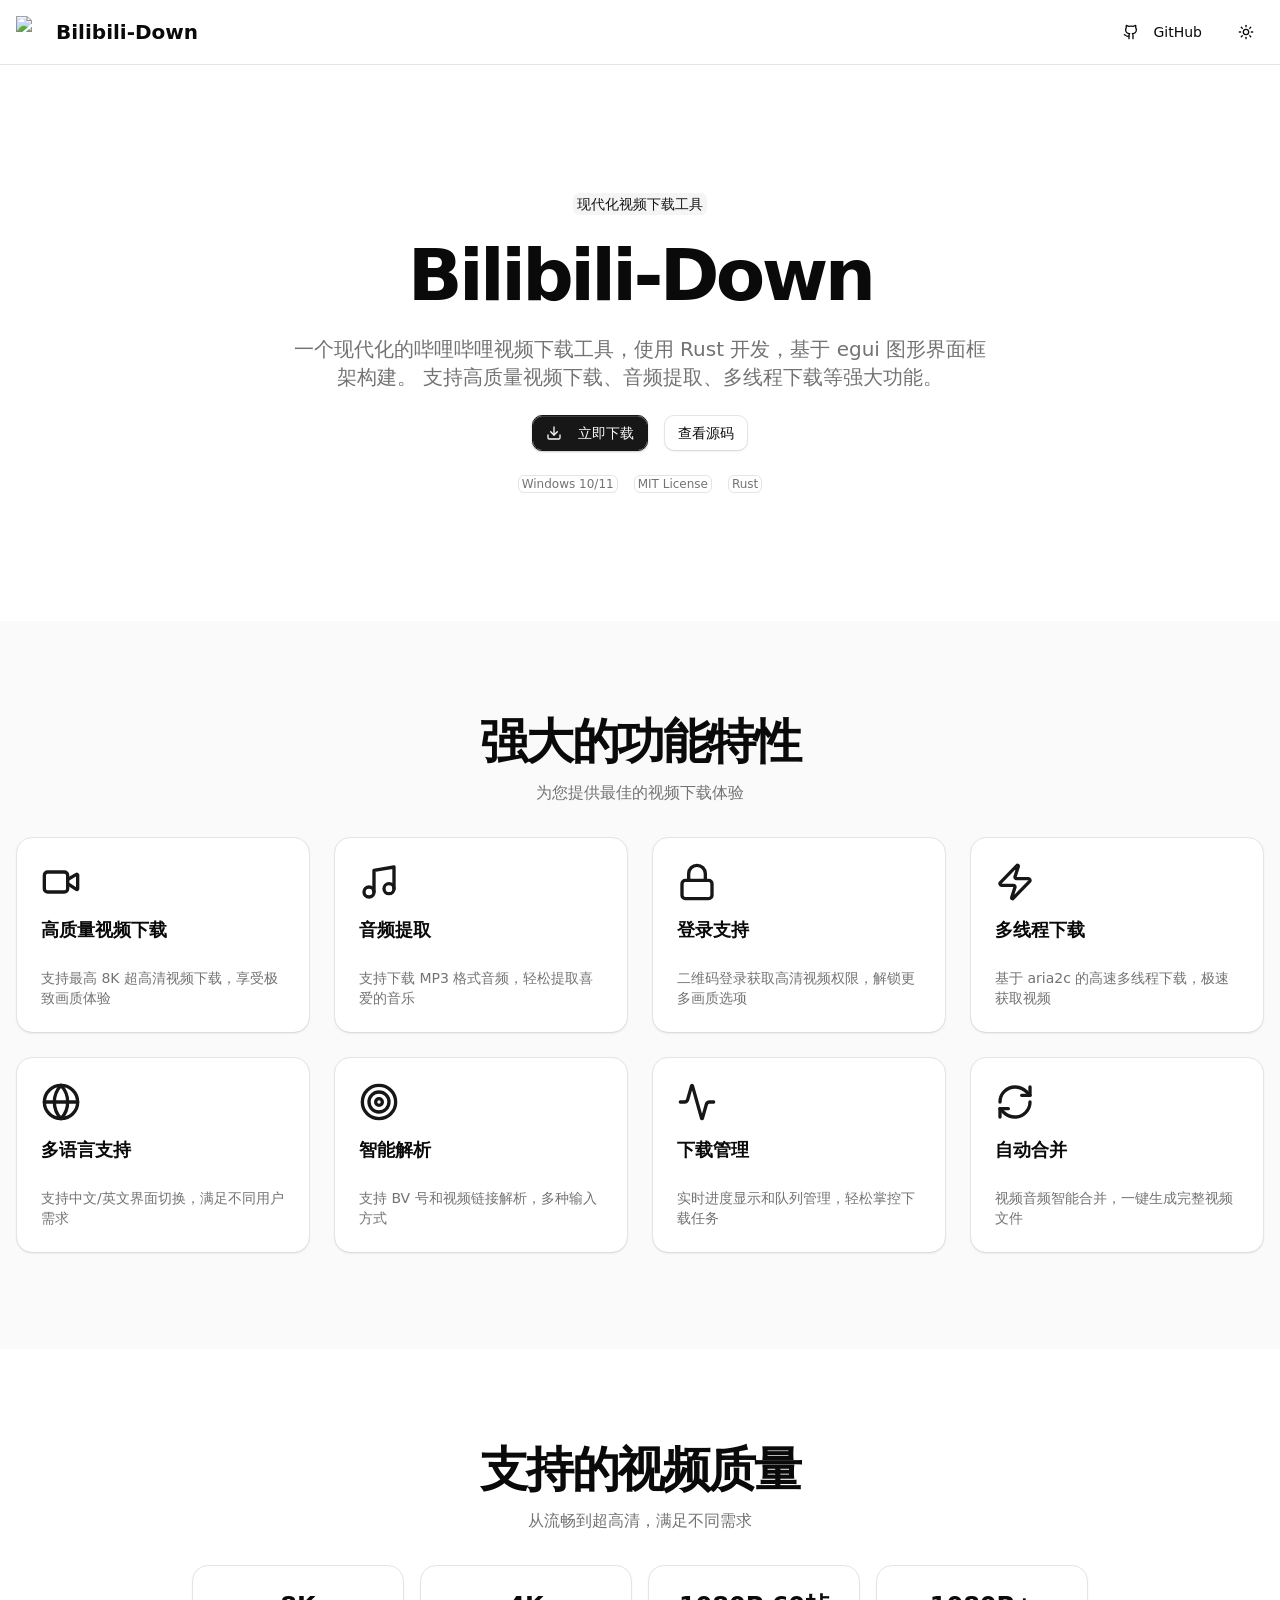
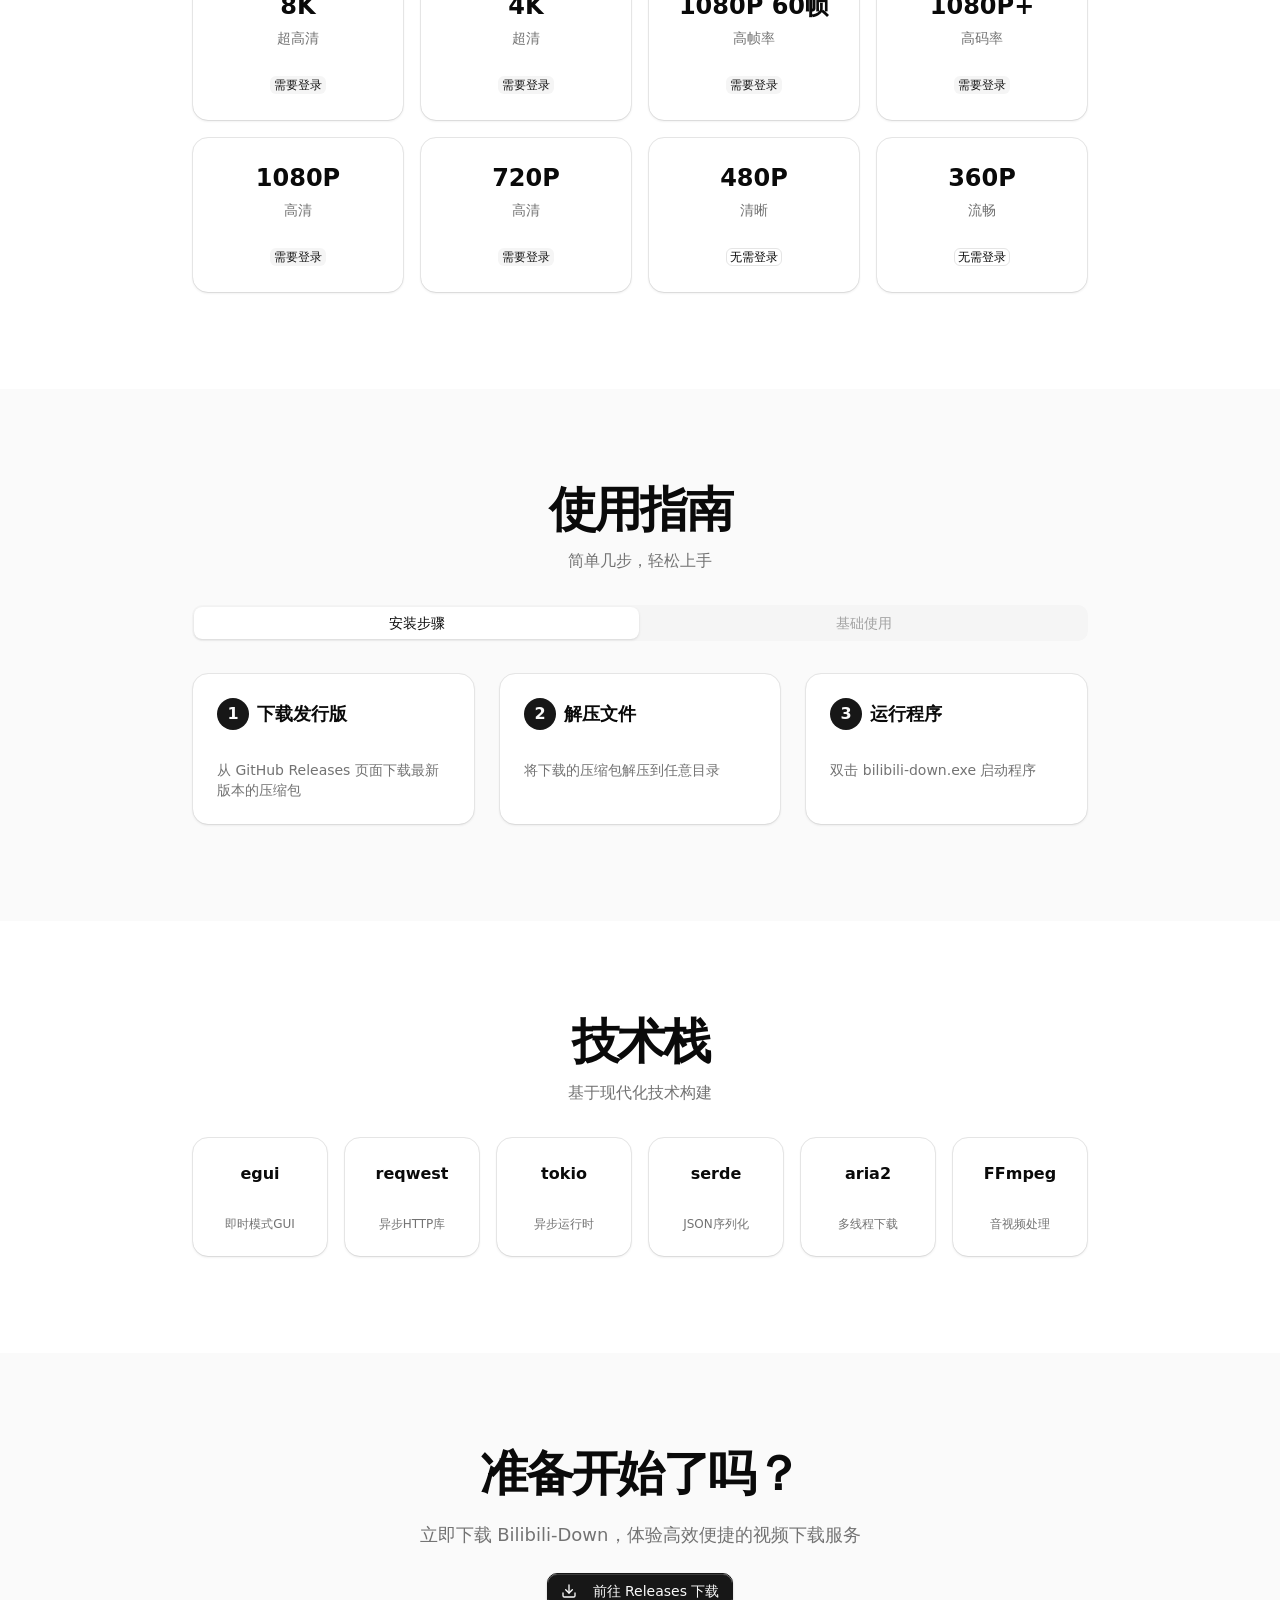
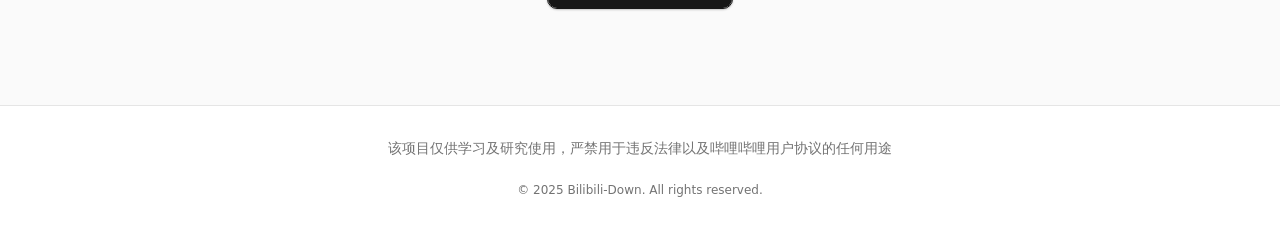
==== index.html @ 73ac4cb1 "Add files via upload" ====
<!DOCTYPE html><!--S8UNX0KEqdGQbY2SI3Mu2--><html lang="zh-CN"><head><meta charSet="utf-8"/><meta name="viewport" content="width=device-width, initial-scale=1"/><link rel="stylesheet" href="/_next/static/chunks/2327552f88a0698f.css" data-precedence="next"/><link rel="preload" as="script" fetchPriority="low" href="/_next/static/chunks/fd5f064b2a3f9309.js"/><script src="/_next/static/chunks/7a31ea272d125c99.js" async=""></script><script src="/_next/static/chunks/42fe645366488e29.js" async=""></script><script src="/_next/static/chunks/e241394cca6a88a3.js" async=""></script><script src="/_next/static/chunks/turbopack-09713bda82b55e93.js" async=""></script><script src="/_next/static/chunks/db96b6f60830f494.js" async=""></script><script src="/_next/static/chunks/ff1a16fafef87110.js" async=""></script><script src="/_next/static/chunks/80e12d8ac6e4a924.js" async=""></script><script src="/_next/static/chunks/0dd40a161aeb65a2.js" async=""></script><title>Bilibili-Down - 现代化的哔哩哔哩视频下载工具</title><meta name="description" content="一个现代化的哔哩哔哩视频下载工具，支持高质量视频下载、音频提取、多线程下载等功能。使用 Rust 开发，基于 egui 图形界面框架构建。"/><script src="/_next/static/chunks/a6dad97d9634a72d.js" noModule=""></script></head><body class="antialiased"><div hidden=""><!--$--><!--/$--></div><div class="flex min-h-screen flex-col"><header class="sticky top-0 z-50 w-full border-b border-border bg-background/95 backdrop-blur supports-[backdrop-filter]:bg-background/60"><div class="container mx-auto flex h-16 items-center justify-between px-4"><a class="flex items-center space-x-2" href="/"><img alt="Bilibili-Down Logo" loading="lazy" width="32" height="32" decoding="async" data-nimg="1" style="color:transparent" srcSet="/_next/image?url=%2Ffavicon.png&amp;w=32&amp;q=75 1x, /_next/image?url=%2Ffavicon.png&amp;w=64&amp;q=75 2x" src="/_next/image?url=%2Ffavicon.png&amp;w=64&amp;q=75"/><span class="text-xl font-bold">Bilibili-Down</span></a><div class="flex items-center space-x-4"><a href="https://github.com/NORMAL-EX/Bilibili-Down" target="_blank" rel="noopener noreferrer" class="relative shrink-0 cursor-pointer justify-center whitespace-nowrap rounded-lg border bg-clip-padding font-medium text-sm outline-none transition-shadow before:pointer-events-none before:absolute before:inset-0 before:rounded-[calc(var(--radius-lg)-1px)] pointer-coarse:after:absolute pointer-coarse:after:size-full pointer-coarse:after:min-h-11 pointer-coarse:after:min-w-11 focus-visible:ring-2 focus-visible:ring-ring focus-visible:ring-offset-1 focus-visible:ring-offset-background disabled:pointer-events-none disabled:opacity-64 [&amp;_svg:not([class*=&#x27;size-&#x27;])]:size-4 [&amp;_svg]:pointer-events-none [&amp;_svg]:shrink-0 min-h-7 gap-1.5 px-[calc(--spacing(2.5)-1px)] py-[calc(--spacing(1)-1px)] border-transparent hover:bg-accent data-pressed:bg-accent flex items-center space-x-2" data-slot="button"><svg xmlns="http://www.w3.org/2000/svg" width="24" height="24" viewBox="0 0 24 24" fill="none" stroke="currentColor" stroke-width="2" stroke-linecap="round" stroke-linejoin="round" class="lucide lucide-github h-5 w-5" aria-hidden="true"><path d="M15 22v-4a4.8 4.8 0 0 0-1-3.5c3 0 6-2 6-5.5.08-1.25-.27-2.48-1-3.5.28-1.15.28-2.35 0-3.5 0 0-1 0-3 1.5-2.64-.5-5.36-.5-8 0C6 2 5 2 5 2c-.3 1.15-.3 2.35 0 3.5A5.403 5.403 0 0 0 4 9c0 3.5 3 5.5 6 5.5-.39.49-.68 1.05-.85 1.65-.17.6-.22 1.23-.15 1.85v4"></path><path d="M9 18c-4.51 2-5-2-7-2"></path></svg><span class="hidden sm:inline">GitHub</span></a><button type="button" class="relative inline-flex shrink-0 cursor-pointer items-center justify-center whitespace-nowrap rounded-lg border bg-clip-padding font-medium text-sm outline-none transition-shadow before:pointer-events-none before:absolute before:inset-0 before:rounded-[calc(var(--radius-lg)-1px)] pointer-coarse:after:absolute pointer-coarse:after:size-full pointer-coarse:after:min-h-11 pointer-coarse:after:min-w-11 focus-visible:ring-2 focus-visible:ring-ring focus-visible:ring-offset-1 focus-visible:ring-offset-background disabled:pointer-events-none disabled:opacity-64 [&amp;_svg:not([class*=&#x27;size-&#x27;])]:size-4 [&amp;_svg]:pointer-events-none [&amp;_svg]:shrink-0 min-h-7 gap-1.5 px-[calc(--spacing(2.5)-1px)] py-[calc(--spacing(1)-1px)] border-transparent hover:bg-accent data-pressed:bg-accent" data-slot="button" aria-label="Toggle theme"><svg xmlns="http://www.w3.org/2000/svg" width="24" height="24" viewBox="0 0 24 24" fill="none" stroke="currentColor" stroke-width="2" stroke-linecap="round" stroke-linejoin="round" class="lucide lucide-sun h-5 w-5" aria-hidden="true"><circle cx="12" cy="12" r="4"></circle><path d="M12 2v2"></path><path d="M12 20v2"></path><path d="m4.93 4.93 1.41 1.41"></path><path d="m17.66 17.66 1.41 1.41"></path><path d="M2 12h2"></path><path d="M20 12h2"></path><path d="m6.34 17.66-1.41 1.41"></path><path d="m19.07 4.93-1.41 1.41"></path></svg></button></div></div></header><main class="flex-1"><section class="w-full py-12 md:py-24 lg:py-32"><div class="container mx-auto px-4"><div class="flex flex-col items-center space-y-6 text-center"><span class="relative inline-flex shrink-0 items-center justify-center gap-1 whitespace-nowrap rounded-sm border border-transparent font-medium outline-none transition-shadow focus-visible:ring-2 focus-visible:ring-ring focus-visible:ring-offset-1 focus-visible:ring-offset-background disabled:pointer-events-none disabled:opacity-64 [&amp;_svg:not([class*=&#x27;size-&#x27;])]:size-3 [&amp;_svg]:pointer-events-none [&amp;_svg]:shrink-0 [button,a&amp;]:cursor-pointer [button,a&amp;]:pointer-coarse:after:absolute [button,a&amp;]:pointer-coarse:after:size-full [button,a&amp;]:pointer-coarse:after:min-h-11 [button,a&amp;]:pointer-coarse:after:min-w-11 px-[calc(--spacing(1)-1px)] bg-secondary text-secondary-foreground [button,a&amp;]:hover:bg-secondary/90 text-sm" data-slot="badge">现代化视频下载工具</span><h1 class="text-4xl font-bold tracking-tighter sm:text-5xl md:text-6xl lg:text-7xl">Bilibili-Down</h1><p class="max-w-[700px] text-lg text-muted-foreground md:text-xl">一个现代化的哔哩哔哩视频下载工具，使用 Rust 开发，基于 egui 图形界面框架构建。 支持高质量视频下载、音频提取、多线程下载等强大功能。</p><div class="flex flex-col gap-4 sm:flex-row"><a href="https://github.com/NORMAL-EX/Bilibili-Down/releases" target="_blank" rel="noopener noreferrer" class="relative inline-flex shrink-0 cursor-pointer items-center justify-center gap-2 whitespace-nowrap rounded-lg border bg-clip-padding font-medium text-sm outline-none transition-shadow before:pointer-events-none before:absolute before:inset-0 before:rounded-[calc(var(--radius-lg)-1px)] pointer-coarse:after:absolute pointer-coarse:after:size-full pointer-coarse:after:min-h-11 pointer-coarse:after:min-w-11 focus-visible:ring-2 focus-visible:ring-ring focus-visible:ring-offset-1 focus-visible:ring-offset-background disabled:pointer-events-none disabled:opacity-64 [&amp;_svg:not([class*=&#x27;size-&#x27;])]:size-4 [&amp;_svg]:pointer-events-none [&amp;_svg]:shrink-0 min-h-9 px-[calc(--spacing(3.5)-1px)] py-[calc(--spacing(2)-1px)] not-disabled:inset-shadow-[0_1px_--theme(--color-white/16%)] border-primary bg-primary text-primary-foreground shadow-primary/24 shadow-xs hover:bg-primary/90 [&amp;:is(:active,[data-pressed])]:inset-shadow-[0_1px_--theme(--color-black/8%)] [&amp;:is(:disabled,:active,[data-pressed])]:shadow-none" data-slot="button"><svg xmlns="http://www.w3.org/2000/svg" width="24" height="24" viewBox="0 0 24 24" fill="none" stroke="currentColor" stroke-width="2" stroke-linecap="round" stroke-linejoin="round" class="lucide lucide-download mr-2 h-5 w-5" aria-hidden="true"><path d="M12 15V3"></path><path d="M21 15v4a2 2 0 0 1-2 2H5a2 2 0 0 1-2-2v-4"></path><path d="m7 10 5 5 5-5"></path></svg>立即下载</a><a href="https://github.com/NORMAL-EX/Bilibili-Down" target="_blank" rel="noopener noreferrer" class="relative inline-flex shrink-0 cursor-pointer items-center justify-center gap-2 whitespace-nowrap rounded-lg border bg-clip-padding font-medium text-sm outline-none transition-shadow before:pointer-events-none before:absolute before:inset-0 before:rounded-[calc(var(--radius-lg)-1px)] pointer-coarse:after:absolute pointer-coarse:after:size-full pointer-coarse:after:min-h-11 pointer-coarse:after:min-w-11 focus-visible:ring-2 focus-visible:ring-ring focus-visible:ring-offset-1 focus-visible:ring-offset-background disabled:pointer-events-none disabled:opacity-64 [&amp;_svg:not([class*=&#x27;size-&#x27;])]:size-4 [&amp;_svg]:pointer-events-none [&amp;_svg]:shrink-0 min-h-9 px-[calc(--spacing(3.5)-1px)] py-[calc(--spacing(2)-1px)] border-border bg-background shadow-xs not-disabled:not-active:not-data-pressed:before:shadow-[0_1px_--theme(--color-black/4%)] dark:bg-input/32 dark:not-in-data-[slot=group]:bg-clip-border dark:not-disabled:before:shadow-[0_-1px_--theme(--color-white/4%)] dark:not-disabled:not-active:not-data-pressed:before:shadow-[0_-1px_--theme(--color-white/8%)] [&amp;:is(:disabled,:active,[data-pressed])]:shadow-none [&amp;:is(:hover,[data-pressed])]:bg-accent/50 dark:[&amp;:is(:hover,[data-pressed])]:bg-input/64" data-slot="button">查看源码</a></div><div class="flex flex-wrap items-center justify-center gap-4 text-sm text-muted-foreground"><span class="relative inline-flex shrink-0 items-center justify-center gap-1 whitespace-nowrap rounded-sm border font-medium outline-none transition-shadow focus-visible:ring-2 focus-visible:ring-ring focus-visible:ring-offset-1 focus-visible:ring-offset-background disabled:pointer-events-none disabled:opacity-64 [&amp;_svg:not([class*=&#x27;size-&#x27;])]:size-3 [&amp;_svg]:pointer-events-none [&amp;_svg]:shrink-0 [button,a&amp;]:cursor-pointer [button,a&amp;]:pointer-coarse:after:absolute [button,a&amp;]:pointer-coarse:after:size-full [button,a&amp;]:pointer-coarse:after:min-h-11 [button,a&amp;]:pointer-coarse:after:min-w-11 px-[calc(--spacing(1)-1px)] text-xs border-border bg-transparent dark:bg-input/32 [button,a&amp;]:hover:bg-accent/50 dark:[button,a&amp;]:hover:bg-input/48" data-slot="badge">Windows 10/11</span><span class="relative inline-flex shrink-0 items-center justify-center gap-1 whitespace-nowrap rounded-sm border font-medium outline-none transition-shadow focus-visible:ring-2 focus-visible:ring-ring focus-visible:ring-offset-1 focus-visible:ring-offset-background disabled:pointer-events-none disabled:opacity-64 [&amp;_svg:not([class*=&#x27;size-&#x27;])]:size-3 [&amp;_svg]:pointer-events-none [&amp;_svg]:shrink-0 [button,a&amp;]:cursor-pointer [button,a&amp;]:pointer-coarse:after:absolute [button,a&amp;]:pointer-coarse:after:size-full [button,a&amp;]:pointer-coarse:after:min-h-11 [button,a&amp;]:pointer-coarse:after:min-w-11 px-[calc(--spacing(1)-1px)] text-xs border-border bg-transparent dark:bg-input/32 [button,a&amp;]:hover:bg-accent/50 dark:[button,a&amp;]:hover:bg-input/48" data-slot="badge">MIT License</span><span class="relative inline-flex shrink-0 items-center justify-center gap-1 whitespace-nowrap rounded-sm border font-medium outline-none transition-shadow focus-visible:ring-2 focus-visible:ring-ring focus-visible:ring-offset-1 focus-visible:ring-offset-background disabled:pointer-events-none disabled:opacity-64 [&amp;_svg:not([class*=&#x27;size-&#x27;])]:size-3 [&amp;_svg]:pointer-events-none [&amp;_svg]:shrink-0 [button,a&amp;]:cursor-pointer [button,a&amp;]:pointer-coarse:after:absolute [button,a&amp;]:pointer-coarse:after:size-full [button,a&amp;]:pointer-coarse:after:min-h-11 [button,a&amp;]:pointer-coarse:after:min-w-11 px-[calc(--spacing(1)-1px)] text-xs border-border bg-transparent dark:bg-input/32 [button,a&amp;]:hover:bg-accent/50 dark:[button,a&amp;]:hover:bg-input/48" data-slot="badge">Rust</span></div></div></div></section><section class="w-full bg-muted/50 py-12 md:py-24"><div class="container mx-auto px-4"><div class="flex flex-col items-center space-y-8"><div class="text-center"><h2 class="text-3xl font-bold tracking-tighter sm:text-4xl md:text-5xl">强大的功能特性</h2><p class="mt-4 text-muted-foreground">为您提供最佳的视频下载体验</p></div><div class="grid gap-6 sm:grid-cols-2 lg:grid-cols-4"><div class="relative flex flex-col gap-6 rounded-2xl border bg-card bg-clip-padding py-6 text-card-foreground shadow-xs before:pointer-events-none before:absolute before:inset-0 before:rounded-[calc(var(--radius-2xl)-1px)] before:shadow-[0_1px_--theme(--color-black/4%)] dark:bg-clip-border dark:before:shadow-[0_-1px_--theme(--color-white/8%)]" data-slot="card"><div class="@container/card-header grid auto-rows-min grid-rows-[auto_auto] items-start gap-1.5 px-6 has-data-[slot=card-action]:grid-cols-[1fr_auto] [.border-b]:pb-6" data-slot="card-header"><svg xmlns="http://www.w3.org/2000/svg" width="24" height="24" viewBox="0 0 24 24" fill="none" stroke="currentColor" stroke-width="2" stroke-linecap="round" stroke-linejoin="round" class="lucide lucide-video h-10 w-10 mb-2 text-primary" aria-hidden="true"><path d="m16 13 5.223 3.482a.5.5 0 0 0 .777-.416V7.87a.5.5 0 0 0-.752-.432L16 10.5"></path><rect x="2" y="6" width="14" height="12" rx="2"></rect></svg><div class="font-semibold text-lg" data-slot="card-title">高质量视频下载</div></div><div class="px-6" data-slot="card-content"><div class="text-muted-foreground text-sm" data-slot="card-description">支持最高 8K 超高清视频下载，享受极致画质体验</div></div></div><div class="relative flex flex-col gap-6 rounded-2xl border bg-card bg-clip-padding py-6 text-card-foreground shadow-xs before:pointer-events-none before:absolute before:inset-0 before:rounded-[calc(var(--radius-2xl)-1px)] before:shadow-[0_1px_--theme(--color-black/4%)] dark:bg-clip-border dark:before:shadow-[0_-1px_--theme(--color-white/8%)]" data-slot="card"><div class="@container/card-header grid auto-rows-min grid-rows-[auto_auto] items-start gap-1.5 px-6 has-data-[slot=card-action]:grid-cols-[1fr_auto] [.border-b]:pb-6" data-slot="card-header"><svg xmlns="http://www.w3.org/2000/svg" width="24" height="24" viewBox="0 0 24 24" fill="none" stroke="currentColor" stroke-width="2" stroke-linecap="round" stroke-linejoin="round" class="lucide lucide-music h-10 w-10 mb-2 text-primary" aria-hidden="true"><path d="M9 18V5l12-2v13"></path><circle cx="6" cy="18" r="3"></circle><circle cx="18" cy="16" r="3"></circle></svg><div class="font-semibold text-lg" data-slot="card-title">音频提取</div></div><div class="px-6" data-slot="card-content"><div class="text-muted-foreground text-sm" data-slot="card-description">支持下载 MP3 格式音频，轻松提取喜爱的音乐</div></div></div><div class="relative flex flex-col gap-6 rounded-2xl border bg-card bg-clip-padding py-6 text-card-foreground shadow-xs before:pointer-events-none before:absolute before:inset-0 before:rounded-[calc(var(--radius-2xl)-1px)] before:shadow-[0_1px_--theme(--color-black/4%)] dark:bg-clip-border dark:before:shadow-[0_-1px_--theme(--color-white/8%)]" data-slot="card"><div class="@container/card-header grid auto-rows-min grid-rows-[auto_auto] items-start gap-1.5 px-6 has-data-[slot=card-action]:grid-cols-[1fr_auto] [.border-b]:pb-6" data-slot="card-header"><svg xmlns="http://www.w3.org/2000/svg" width="24" height="24" viewBox="0 0 24 24" fill="none" stroke="currentColor" stroke-width="2" stroke-linecap="round" stroke-linejoin="round" class="lucide lucide-lock h-10 w-10 mb-2 text-primary" aria-hidden="true"><rect width="18" height="11" x="3" y="11" rx="2" ry="2"></rect><path d="M7 11V7a5 5 0 0 1 10 0v4"></path></svg><div class="font-semibold text-lg" data-slot="card-title">登录支持</div></div><div class="px-6" data-slot="card-content"><div class="text-muted-foreground text-sm" data-slot="card-description">二维码登录获取高清视频权限，解锁更多画质选项</div></div></div><div class="relative flex flex-col gap-6 rounded-2xl border bg-card bg-clip-padding py-6 text-card-foreground shadow-xs before:pointer-events-none before:absolute before:inset-0 before:rounded-[calc(var(--radius-2xl)-1px)] before:shadow-[0_1px_--theme(--color-black/4%)] dark:bg-clip-border dark:before:shadow-[0_-1px_--theme(--color-white/8%)]" data-slot="card"><div class="@container/card-header grid auto-rows-min grid-rows-[auto_auto] items-start gap-1.5 px-6 has-data-[slot=card-action]:grid-cols-[1fr_auto] [.border-b]:pb-6" data-slot="card-header"><svg xmlns="http://www.w3.org/2000/svg" width="24" height="24" viewBox="0 0 24 24" fill="none" stroke="currentColor" stroke-width="2" stroke-linecap="round" stroke-linejoin="round" class="lucide lucide-zap h-10 w-10 mb-2 text-primary" aria-hidden="true"><path d="M4 14a1 1 0 0 1-.78-1.63l9.9-10.2a.5.5 0 0 1 .86.46l-1.92 6.02A1 1 0 0 0 13 10h7a1 1 0 0 1 .78 1.63l-9.9 10.2a.5.5 0 0 1-.86-.46l1.92-6.02A1 1 0 0 0 11 14z"></path></svg><div class="font-semibold text-lg" data-slot="card-title">多线程下载</div></div><div class="px-6" data-slot="card-content"><div class="text-muted-foreground text-sm" data-slot="card-description">基于 aria2c 的高速多线程下载，极速获取视频</div></div></div><div class="relative flex flex-col gap-6 rounded-2xl border bg-card bg-clip-padding py-6 text-card-foreground shadow-xs before:pointer-events-none before:absolute before:inset-0 before:rounded-[calc(var(--radius-2xl)-1px)] before:shadow-[0_1px_--theme(--color-black/4%)] dark:bg-clip-border dark:before:shadow-[0_-1px_--theme(--color-white/8%)]" data-slot="card"><div class="@container/card-header grid auto-rows-min grid-rows-[auto_auto] items-start gap-1.5 px-6 has-data-[slot=card-action]:grid-cols-[1fr_auto] [.border-b]:pb-6" data-slot="card-header"><svg xmlns="http://www.w3.org/2000/svg" width="24" height="24" viewBox="0 0 24 24" fill="none" stroke="currentColor" stroke-width="2" stroke-linecap="round" stroke-linejoin="round" class="lucide lucide-globe h-10 w-10 mb-2 text-primary" aria-hidden="true"><circle cx="12" cy="12" r="10"></circle><path d="M12 2a14.5 14.5 0 0 0 0 20 14.5 14.5 0 0 0 0-20"></path><path d="M2 12h20"></path></svg><div class="font-semibold text-lg" data-slot="card-title">多语言支持</div></div><div class="px-6" data-slot="card-content"><div class="text-muted-foreground text-sm" data-slot="card-description">支持中文/英文界面切换，满足不同用户需求</div></div></div><div class="relative flex flex-col gap-6 rounded-2xl border bg-card bg-clip-padding py-6 text-card-foreground shadow-xs before:pointer-events-none before:absolute before:inset-0 before:rounded-[calc(var(--radius-2xl)-1px)] before:shadow-[0_1px_--theme(--color-black/4%)] dark:bg-clip-border dark:before:shadow-[0_-1px_--theme(--color-white/8%)]" data-slot="card"><div class="@container/card-header grid auto-rows-min grid-rows-[auto_auto] items-start gap-1.5 px-6 has-data-[slot=card-action]:grid-cols-[1fr_auto] [.border-b]:pb-6" data-slot="card-header"><svg xmlns="http://www.w3.org/2000/svg" width="24" height="24" viewBox="0 0 24 24" fill="none" stroke="currentColor" stroke-width="2" stroke-linecap="round" stroke-linejoin="round" class="lucide lucide-target h-10 w-10 mb-2 text-primary" aria-hidden="true"><circle cx="12" cy="12" r="10"></circle><circle cx="12" cy="12" r="6"></circle><circle cx="12" cy="12" r="2"></circle></svg><div class="font-semibold text-lg" data-slot="card-title">智能解析</div></div><div class="px-6" data-slot="card-content"><div class="text-muted-foreground text-sm" data-slot="card-description">支持 BV 号和视频链接解析，多种输入方式</div></div></div><div class="relative flex flex-col gap-6 rounded-2xl border bg-card bg-clip-padding py-6 text-card-foreground shadow-xs before:pointer-events-none before:absolute before:inset-0 before:rounded-[calc(var(--radius-2xl)-1px)] before:shadow-[0_1px_--theme(--color-black/4%)] dark:bg-clip-border dark:before:shadow-[0_-1px_--theme(--color-white/8%)]" data-slot="card"><div class="@container/card-header grid auto-rows-min grid-rows-[auto_auto] items-start gap-1.5 px-6 has-data-[slot=card-action]:grid-cols-[1fr_auto] [.border-b]:pb-6" data-slot="card-header"><svg xmlns="http://www.w3.org/2000/svg" width="24" height="24" viewBox="0 0 24 24" fill="none" stroke="currentColor" stroke-width="2" stroke-linecap="round" stroke-linejoin="round" class="lucide lucide-activity h-10 w-10 mb-2 text-primary" aria-hidden="true"><path d="M22 12h-2.48a2 2 0 0 0-1.93 1.46l-2.35 8.36a.25.25 0 0 1-.48 0L9.24 2.18a.25.25 0 0 0-.48 0l-2.35 8.36A2 2 0 0 1 4.49 12H2"></path></svg><div class="font-semibold text-lg" data-slot="card-title">下载管理</div></div><div class="px-6" data-slot="card-content"><div class="text-muted-foreground text-sm" data-slot="card-description">实时进度显示和队列管理，轻松掌控下载任务</div></div></div><div class="relative flex flex-col gap-6 rounded-2xl border bg-card bg-clip-padding py-6 text-card-foreground shadow-xs before:pointer-events-none before:absolute before:inset-0 before:rounded-[calc(var(--radius-2xl)-1px)] before:shadow-[0_1px_--theme(--color-black/4%)] dark:bg-clip-border dark:before:shadow-[0_-1px_--theme(--color-white/8%)]" data-slot="card"><div class="@container/card-header grid auto-rows-min grid-rows-[auto_auto] items-start gap-1.5 px-6 has-data-[slot=card-action]:grid-cols-[1fr_auto] [.border-b]:pb-6" data-slot="card-header"><svg xmlns="http://www.w3.org/2000/svg" width="24" height="24" viewBox="0 0 24 24" fill="none" stroke="currentColor" stroke-width="2" stroke-linecap="round" stroke-linejoin="round" class="lucide lucide-refresh-cw h-10 w-10 mb-2 text-primary" aria-hidden="true"><path d="M3 12a9 9 0 0 1 9-9 9.75 9.75 0 0 1 6.74 2.74L21 8"></path><path d="M21 3v5h-5"></path><path d="M21 12a9 9 0 0 1-9 9 9.75 9.75 0 0 1-6.74-2.74L3 16"></path><path d="M8 16H3v5"></path></svg><div class="font-semibold text-lg" data-slot="card-title">自动合并</div></div><div class="px-6" data-slot="card-content"><div class="text-muted-foreground text-sm" data-slot="card-description">视频音频智能合并，一键生成完整视频文件</div></div></div></div></div></div></section><section class="w-full py-12 md:py-24"><div class="container mx-auto px-4"><div class="flex flex-col items-center space-y-8"><div class="text-center"><h2 class="text-3xl font-bold tracking-tighter sm:text-4xl md:text-5xl">支持的视频质量</h2><p class="mt-4 text-muted-foreground">从流畅到超高清，满足不同需求</p></div><div class="w-full max-w-4xl"><div class="grid gap-4 sm:grid-cols-2 md:grid-cols-4"><div class="relative flex flex-col gap-6 rounded-2xl border bg-card bg-clip-padding py-6 text-card-foreground shadow-xs before:pointer-events-none before:absolute before:inset-0 before:rounded-[calc(var(--radius-2xl)-1px)] before:shadow-[0_1px_--theme(--color-black/4%)] dark:bg-clip-border dark:before:shadow-[0_-1px_--theme(--color-white/8%)] text-center" data-slot="card"><div class="@container/card-header grid auto-rows-min grid-rows-[auto_auto] items-start gap-1.5 px-6 has-data-[slot=card-action]:grid-cols-[1fr_auto] [.border-b]:pb-6" data-slot="card-header"><div class="font-semibold text-2xl" data-slot="card-title">8K</div><div class="text-muted-foreground text-sm" data-slot="card-description">超高清</div></div><div class="px-6" data-slot="card-content"><span class="relative inline-flex shrink-0 items-center justify-center gap-1 whitespace-nowrap rounded-sm border border-transparent font-medium outline-none transition-shadow focus-visible:ring-2 focus-visible:ring-ring focus-visible:ring-offset-1 focus-visible:ring-offset-background disabled:pointer-events-none disabled:opacity-64 [&amp;_svg:not([class*=&#x27;size-&#x27;])]:size-3 [&amp;_svg]:pointer-events-none [&amp;_svg]:shrink-0 [button,a&amp;]:cursor-pointer [button,a&amp;]:pointer-coarse:after:absolute [button,a&amp;]:pointer-coarse:after:size-full [button,a&amp;]:pointer-coarse:after:min-h-11 [button,a&amp;]:pointer-coarse:after:min-w-11 px-[calc(--spacing(1)-1px)] text-xs bg-secondary text-secondary-foreground [button,a&amp;]:hover:bg-secondary/90" data-slot="badge">需要登录</span></div></div><div class="relative flex flex-col gap-6 rounded-2xl border bg-card bg-clip-padding py-6 text-card-foreground shadow-xs before:pointer-events-none before:absolute before:inset-0 before:rounded-[calc(var(--radius-2xl)-1px)] before:shadow-[0_1px_--theme(--color-black/4%)] dark:bg-clip-border dark:before:shadow-[0_-1px_--theme(--color-white/8%)] text-center" data-slot="card"><div class="@container/card-header grid auto-rows-min grid-rows-[auto_auto] items-start gap-1.5 px-6 has-data-[slot=card-action]:grid-cols-[1fr_auto] [.border-b]:pb-6" data-slot="card-header"><div class="font-semibold text-2xl" data-slot="card-title">4K</div><div class="text-muted-foreground text-sm" data-slot="card-description">超清</div></div><div class="px-6" data-slot="card-content"><span class="relative inline-flex shrink-0 items-center justify-center gap-1 whitespace-nowrap rounded-sm border border-transparent font-medium outline-none transition-shadow focus-visible:ring-2 focus-visible:ring-ring focus-visible:ring-offset-1 focus-visible:ring-offset-background disabled:pointer-events-none disabled:opacity-64 [&amp;_svg:not([class*=&#x27;size-&#x27;])]:size-3 [&amp;_svg]:pointer-events-none [&amp;_svg]:shrink-0 [button,a&amp;]:cursor-pointer [button,a&amp;]:pointer-coarse:after:absolute [button,a&amp;]:pointer-coarse:after:size-full [button,a&amp;]:pointer-coarse:after:min-h-11 [button,a&amp;]:pointer-coarse:after:min-w-11 px-[calc(--spacing(1)-1px)] text-xs bg-secondary text-secondary-foreground [button,a&amp;]:hover:bg-secondary/90" data-slot="badge">需要登录</span></div></div><div class="relative flex flex-col gap-6 rounded-2xl border bg-card bg-clip-padding py-6 text-card-foreground shadow-xs before:pointer-events-none before:absolute before:inset-0 before:rounded-[calc(var(--radius-2xl)-1px)] before:shadow-[0_1px_--theme(--color-black/4%)] dark:bg-clip-border dark:before:shadow-[0_-1px_--theme(--color-white/8%)] text-center" data-slot="card"><div class="@container/card-header grid auto-rows-min grid-rows-[auto_auto] items-start gap-1.5 px-6 has-data-[slot=card-action]:grid-cols-[1fr_auto] [.border-b]:pb-6" data-slot="card-header"><div class="font-semibold text-2xl" data-slot="card-title">1080P 60帧</div><div class="text-muted-foreground text-sm" data-slot="card-description">高帧率</div></div><div class="px-6" data-slot="card-content"><span class="relative inline-flex shrink-0 items-center justify-center gap-1 whitespace-nowrap rounded-sm border border-transparent font-medium outline-none transition-shadow focus-visible:ring-2 focus-visible:ring-ring focus-visible:ring-offset-1 focus-visible:ring-offset-background disabled:pointer-events-none disabled:opacity-64 [&amp;_svg:not([class*=&#x27;size-&#x27;])]:size-3 [&amp;_svg]:pointer-events-none [&amp;_svg]:shrink-0 [button,a&amp;]:cursor-pointer [button,a&amp;]:pointer-coarse:after:absolute [button,a&amp;]:pointer-coarse:after:size-full [button,a&amp;]:pointer-coarse:after:min-h-11 [button,a&amp;]:pointer-coarse:after:min-w-11 px-[calc(--spacing(1)-1px)] text-xs bg-secondary text-secondary-foreground [button,a&amp;]:hover:bg-secondary/90" data-slot="badge">需要登录</span></div></div><div class="relative flex flex-col gap-6 rounded-2xl border bg-card bg-clip-padding py-6 text-card-foreground shadow-xs before:pointer-events-none before:absolute before:inset-0 before:rounded-[calc(var(--radius-2xl)-1px)] before:shadow-[0_1px_--theme(--color-black/4%)] dark:bg-clip-border dark:before:shadow-[0_-1px_--theme(--color-white/8%)] text-center" data-slot="card"><div class="@container/card-header grid auto-rows-min grid-rows-[auto_auto] items-start gap-1.5 px-6 has-data-[slot=card-action]:grid-cols-[1fr_auto] [.border-b]:pb-6" data-slot="card-header"><div class="font-semibold text-2xl" data-slot="card-title">1080P+</div><div class="text-muted-foreground text-sm" data-slot="card-description">高码率</div></div><div class="px-6" data-slot="card-content"><span class="relative inline-flex shrink-0 items-center justify-center gap-1 whitespace-nowrap rounded-sm border border-transparent font-medium outline-none transition-shadow focus-visible:ring-2 focus-visible:ring-ring focus-visible:ring-offset-1 focus-visible:ring-offset-background disabled:pointer-events-none disabled:opacity-64 [&amp;_svg:not([class*=&#x27;size-&#x27;])]:size-3 [&amp;_svg]:pointer-events-none [&amp;_svg]:shrink-0 [button,a&amp;]:cursor-pointer [button,a&amp;]:pointer-coarse:after:absolute [button,a&amp;]:pointer-coarse:after:size-full [button,a&amp;]:pointer-coarse:after:min-h-11 [button,a&amp;]:pointer-coarse:after:min-w-11 px-[calc(--spacing(1)-1px)] text-xs bg-secondary text-secondary-foreground [button,a&amp;]:hover:bg-secondary/90" data-slot="badge">需要登录</span></div></div><div class="relative flex flex-col gap-6 rounded-2xl border bg-card bg-clip-padding py-6 text-card-foreground shadow-xs before:pointer-events-none before:absolute before:inset-0 before:rounded-[calc(var(--radius-2xl)-1px)] before:shadow-[0_1px_--theme(--color-black/4%)] dark:bg-clip-border dark:before:shadow-[0_-1px_--theme(--color-white/8%)] text-center" data-slot="card"><div class="@container/card-header grid auto-rows-min grid-rows-[auto_auto] items-start gap-1.5 px-6 has-data-[slot=card-action]:grid-cols-[1fr_auto] [.border-b]:pb-6" data-slot="card-header"><div class="font-semibold text-2xl" data-slot="card-title">1080P</div><div class="text-muted-foreground text-sm" data-slot="card-description">高清</div></div><div class="px-6" data-slot="card-content"><span class="relative inline-flex shrink-0 items-center justify-center gap-1 whitespace-nowrap rounded-sm border border-transparent font-medium outline-none transition-shadow focus-visible:ring-2 focus-visible:ring-ring focus-visible:ring-offset-1 focus-visible:ring-offset-background disabled:pointer-events-none disabled:opacity-64 [&amp;_svg:not([class*=&#x27;size-&#x27;])]:size-3 [&amp;_svg]:pointer-events-none [&amp;_svg]:shrink-0 [button,a&amp;]:cursor-pointer [button,a&amp;]:pointer-coarse:after:absolute [button,a&amp;]:pointer-coarse:after:size-full [button,a&amp;]:pointer-coarse:after:min-h-11 [button,a&amp;]:pointer-coarse:after:min-w-11 px-[calc(--spacing(1)-1px)] text-xs bg-secondary text-secondary-foreground [button,a&amp;]:hover:bg-secondary/90" data-slot="badge">需要登录</span></div></div><div class="relative flex flex-col gap-6 rounded-2xl border bg-card bg-clip-padding py-6 text-card-foreground shadow-xs before:pointer-events-none before:absolute before:inset-0 before:rounded-[calc(var(--radius-2xl)-1px)] before:shadow-[0_1px_--theme(--color-black/4%)] dark:bg-clip-border dark:before:shadow-[0_-1px_--theme(--color-white/8%)] text-center" data-slot="card"><div class="@container/card-header grid auto-rows-min grid-rows-[auto_auto] items-start gap-1.5 px-6 has-data-[slot=card-action]:grid-cols-[1fr_auto] [.border-b]:pb-6" data-slot="card-header"><div class="font-semibold text-2xl" data-slot="card-title">720P</div><div class="text-muted-foreground text-sm" data-slot="card-description">高清</div></div><div class="px-6" data-slot="card-content"><span class="relative inline-flex shrink-0 items-center justify-center gap-1 whitespace-nowrap rounded-sm border border-transparent font-medium outline-none transition-shadow focus-visible:ring-2 focus-visible:ring-ring focus-visible:ring-offset-1 focus-visible:ring-offset-background disabled:pointer-events-none disabled:opacity-64 [&amp;_svg:not([class*=&#x27;size-&#x27;])]:size-3 [&amp;_svg]:pointer-events-none [&amp;_svg]:shrink-0 [button,a&amp;]:cursor-pointer [button,a&amp;]:pointer-coarse:after:absolute [button,a&amp;]:pointer-coarse:after:size-full [button,a&amp;]:pointer-coarse:after:min-h-11 [button,a&amp;]:pointer-coarse:after:min-w-11 px-[calc(--spacing(1)-1px)] text-xs bg-secondary text-secondary-foreground [button,a&amp;]:hover:bg-secondary/90" data-slot="badge">需要登录</span></div></div><div class="relative flex flex-col gap-6 rounded-2xl border bg-card bg-clip-padding py-6 text-card-foreground shadow-xs before:pointer-events-none before:absolute before:inset-0 before:rounded-[calc(var(--radius-2xl)-1px)] before:shadow-[0_1px_--theme(--color-black/4%)] dark:bg-clip-border dark:before:shadow-[0_-1px_--theme(--color-white/8%)] text-center" data-slot="card"><div class="@container/card-header grid auto-rows-min grid-rows-[auto_auto] items-start gap-1.5 px-6 has-data-[slot=card-action]:grid-cols-[1fr_auto] [.border-b]:pb-6" data-slot="card-header"><div class="font-semibold text-2xl" data-slot="card-title">480P</div><div class="text-muted-foreground text-sm" data-slot="card-description">清晰</div></div><div class="px-6" data-slot="card-content"><span class="relative inline-flex shrink-0 items-center justify-center gap-1 whitespace-nowrap rounded-sm border font-medium outline-none transition-shadow focus-visible:ring-2 focus-visible:ring-ring focus-visible:ring-offset-1 focus-visible:ring-offset-background disabled:pointer-events-none disabled:opacity-64 [&amp;_svg:not([class*=&#x27;size-&#x27;])]:size-3 [&amp;_svg]:pointer-events-none [&amp;_svg]:shrink-0 [button,a&amp;]:cursor-pointer [button,a&amp;]:pointer-coarse:after:absolute [button,a&amp;]:pointer-coarse:after:size-full [button,a&amp;]:pointer-coarse:after:min-h-11 [button,a&amp;]:pointer-coarse:after:min-w-11 px-[calc(--spacing(1)-1px)] text-xs border-border bg-transparent dark:bg-input/32 [button,a&amp;]:hover:bg-accent/50 dark:[button,a&amp;]:hover:bg-input/48" data-slot="badge">无需登录</span></div></div><div class="relative flex flex-col gap-6 rounded-2xl border bg-card bg-clip-padding py-6 text-card-foreground shadow-xs before:pointer-events-none before:absolute before:inset-0 before:rounded-[calc(var(--radius-2xl)-1px)] before:shadow-[0_1px_--theme(--color-black/4%)] dark:bg-clip-border dark:before:shadow-[0_-1px_--theme(--color-white/8%)] text-center" data-slot="card"><div class="@container/card-header grid auto-rows-min grid-rows-[auto_auto] items-start gap-1.5 px-6 has-data-[slot=card-action]:grid-cols-[1fr_auto] [.border-b]:pb-6" data-slot="card-header"><div class="font-semibold text-2xl" data-slot="card-title">360P</div><div class="text-muted-foreground text-sm" data-slot="card-description">流畅</div></div><div class="px-6" data-slot="card-content"><span class="relative inline-flex shrink-0 items-center justify-center gap-1 whitespace-nowrap rounded-sm border font-medium outline-none transition-shadow focus-visible:ring-2 focus-visible:ring-ring focus-visible:ring-offset-1 focus-visible:ring-offset-background disabled:pointer-events-none disabled:opacity-64 [&amp;_svg:not([class*=&#x27;size-&#x27;])]:size-3 [&amp;_svg]:pointer-events-none [&amp;_svg]:shrink-0 [button,a&amp;]:cursor-pointer [button,a&amp;]:pointer-coarse:after:absolute [button,a&amp;]:pointer-coarse:after:size-full [button,a&amp;]:pointer-coarse:after:min-h-11 [button,a&amp;]:pointer-coarse:after:min-w-11 px-[calc(--spacing(1)-1px)] text-xs border-border bg-transparent dark:bg-input/32 [button,a&amp;]:hover:bg-accent/50 dark:[button,a&amp;]:hover:bg-input/48" data-slot="badge">无需登录</span></div></div></div></div></div></div></section><section class="w-full bg-muted/50 py-12 md:py-24"><div class="container mx-auto px-4"><div class="flex flex-col items-center space-y-8"><div class="text-center"><h2 class="text-3xl font-bold tracking-tighter sm:text-4xl md:text-5xl">使用指南</h2><p class="mt-4 text-muted-foreground">简单几步，轻松上手</p></div><div data-orientation="horizontal" data-activation-direction="none" data-slot="tabs" class="flex flex-col gap-2 data-[orientation=vertical]:flex-row w-full max-w-4xl"><div data-orientation="horizontal" data-activation-direction="none" role="tablist" data-slot="tabs-list" class="relative z-0 items-center justify-center gap-x-0.5 data-[orientation=vertical]:flex-col rounded-lg bg-muted p-0.5 text-muted-foreground/64 grid w-full grid-cols-2"><button type="button" data-active="" data-orientation="horizontal" aria-disabled="false" tabindex="-1" role="tab" aria-selected="true" id="base-ui-_R_2miavb_" data-composite-item-active="" data-slot="tabs-trigger" class="flex flex-1 shrink-0 cursor-pointer items-center justify-center whitespace-nowrap rounded-md border border-transparent font-medium text-sm outline-none transition-[color,background-color,box-shadow] focus-visible:ring-2 focus-visible:ring-ring data-disabled:pointer-events-none data-disabled:opacity-64 [&amp;_svg:not([class*=&#x27;size-&#x27;])]:size-4 [&amp;_svg]:pointer-events-none [&amp;_svg]:shrink-0 hover:text-muted-foreground data-active:text-foreground gap-1.5 px-[calc(--spacing(2.5)-1px)] py-[calc(--spacing(1.5)-1px)] data-[orientation=vertical]:w-full data-[orientation=vertical]:justify-start">安装步骤</button><button type="button" data-orientation="horizontal" aria-disabled="false" tabindex="-1" role="tab" aria-selected="false" id="base-ui-_R_4miavb_" data-slot="tabs-trigger" class="flex flex-1 shrink-0 cursor-pointer items-center justify-center whitespace-nowrap rounded-md border border-transparent font-medium text-sm outline-none transition-[color,background-color,box-shadow] focus-visible:ring-2 focus-visible:ring-ring data-disabled:pointer-events-none data-disabled:opacity-64 [&amp;_svg:not([class*=&#x27;size-&#x27;])]:size-4 [&amp;_svg]:pointer-events-none [&amp;_svg]:shrink-0 hover:text-muted-foreground data-active:text-foreground gap-1.5 px-[calc(--spacing(2.5)-1px)] py-[calc(--spacing(1.5)-1px)] data-[orientation=vertical]:w-full data-[orientation=vertical]:justify-start">基础使用</button><span data-orientation="horizontal" data-activation-direction="none" role="presentation" hidden="" data-slot="tab-indicator" class="-translate-y-(--active-tab-bottom) absolute bottom-0 left-0 h-(--active-tab-height) w-(--active-tab-width) translate-x-(--active-tab-left) transition-[width,translate] duration-200 ease-in-out -z-1 rounded-md bg-background shadow-sm dark:bg-accent"></span></div><div data-orientation="horizontal" data-activation-direction="none" id="base-ui-_R_aiavb_" role="tabpanel" tabindex="0" data-index="-1" data-slot="tabs-content" class="flex-1 outline-none mt-6"><div class="grid gap-6 md:grid-cols-3"><div class="relative flex flex-col gap-6 rounded-2xl border bg-card bg-clip-padding py-6 text-card-foreground shadow-xs before:pointer-events-none before:absolute before:inset-0 before:rounded-[calc(var(--radius-2xl)-1px)] before:shadow-[0_1px_--theme(--color-black/4%)] dark:bg-clip-border dark:before:shadow-[0_-1px_--theme(--color-white/8%)]" data-slot="card"><div class="@container/card-header grid auto-rows-min grid-rows-[auto_auto] items-start gap-1.5 px-6 has-data-[slot=card-action]:grid-cols-[1fr_auto] [.border-b]:pb-6" data-slot="card-header"><div class="flex items-center space-x-2"><div class="flex h-8 w-8 items-center justify-center rounded-full bg-primary text-primary-foreground font-bold">1</div><div class="font-semibold text-lg" data-slot="card-title">下载发行版</div></div></div><div class="px-6" data-slot="card-content"><div class="text-muted-foreground text-sm" data-slot="card-description">从 GitHub Releases 页面下载最新版本的压缩包</div></div></div><div class="relative flex flex-col gap-6 rounded-2xl border bg-card bg-clip-padding py-6 text-card-foreground shadow-xs before:pointer-events-none before:absolute before:inset-0 before:rounded-[calc(var(--radius-2xl)-1px)] before:shadow-[0_1px_--theme(--color-black/4%)] dark:bg-clip-border dark:before:shadow-[0_-1px_--theme(--color-white/8%)]" data-slot="card"><div class="@container/card-header grid auto-rows-min grid-rows-[auto_auto] items-start gap-1.5 px-6 has-data-[slot=card-action]:grid-cols-[1fr_auto] [.border-b]:pb-6" data-slot="card-header"><div class="flex items-center space-x-2"><div class="flex h-8 w-8 items-center justify-center rounded-full bg-primary text-primary-foreground font-bold">2</div><div class="font-semibold text-lg" data-slot="card-title">解压文件</div></div></div><div class="px-6" data-slot="card-content"><div class="text-muted-foreground text-sm" data-slot="card-description">将下载的压缩包解压到任意目录</div></div></div><div class="relative flex flex-col gap-6 rounded-2xl border bg-card bg-clip-padding py-6 text-card-foreground shadow-xs before:pointer-events-none before:absolute before:inset-0 before:rounded-[calc(var(--radius-2xl)-1px)] before:shadow-[0_1px_--theme(--color-black/4%)] dark:bg-clip-border dark:before:shadow-[0_-1px_--theme(--color-white/8%)]" data-slot="card"><div class="@container/card-header grid auto-rows-min grid-rows-[auto_auto] items-start gap-1.5 px-6 has-data-[slot=card-action]:grid-cols-[1fr_auto] [.border-b]:pb-6" data-slot="card-header"><div class="flex items-center space-x-2"><div class="flex h-8 w-8 items-center justify-center rounded-full bg-primary text-primary-foreground font-bold">3</div><div class="font-semibold text-lg" data-slot="card-title">运行程序</div></div></div><div class="px-6" data-slot="card-content"><div class="text-muted-foreground text-sm" data-slot="card-description">双击 bilibili-down.exe 启动程序</div></div></div></div></div><div data-hidden="" data-orientation="horizontal" data-activation-direction="none" hidden="" id="base-ui-_R_eiavb_" role="tabpanel" tabindex="-1" data-index="-1" data-slot="tabs-content" class="flex-1 outline-none mt-6"></div></div></div></div></section><section class="w-full py-12 md:py-24"><div class="container mx-auto px-4"><div class="flex flex-col items-center space-y-8"><div class="text-center"><h2 class="text-3xl font-bold tracking-tighter sm:text-4xl md:text-5xl">技术栈</h2><p class="mt-4 text-muted-foreground">基于现代化技术构建</p></div><div class="grid gap-4 sm:grid-cols-2 md:grid-cols-3 lg:grid-cols-6 w-full max-w-4xl"><div class="relative flex flex-col gap-6 rounded-2xl border bg-card bg-clip-padding py-6 text-card-foreground shadow-xs before:pointer-events-none before:absolute before:inset-0 before:rounded-[calc(var(--radius-2xl)-1px)] before:shadow-[0_1px_--theme(--color-black/4%)] dark:bg-clip-border dark:before:shadow-[0_-1px_--theme(--color-white/8%)] text-center" data-slot="card"><div class="@container/card-header grid auto-rows-min grid-rows-[auto_auto] items-start gap-1.5 px-6 has-data-[slot=card-action]:grid-cols-[1fr_auto] [.border-b]:pb-6" data-slot="card-header"><div class="font-semibold text-base" data-slot="card-title">egui</div></div><div class="px-6" data-slot="card-content"><div class="text-muted-foreground text-xs" data-slot="card-description">即时模式GUI</div></div></div><div class="relative flex flex-col gap-6 rounded-2xl border bg-card bg-clip-padding py-6 text-card-foreground shadow-xs before:pointer-events-none before:absolute before:inset-0 before:rounded-[calc(var(--radius-2xl)-1px)] before:shadow-[0_1px_--theme(--color-black/4%)] dark:bg-clip-border dark:before:shadow-[0_-1px_--theme(--color-white/8%)] text-center" data-slot="card"><div class="@container/card-header grid auto-rows-min grid-rows-[auto_auto] items-start gap-1.5 px-6 has-data-[slot=card-action]:grid-cols-[1fr_auto] [.border-b]:pb-6" data-slot="card-header"><div class="font-semibold text-base" data-slot="card-title">reqwest</div></div><div class="px-6" data-slot="card-content"><div class="text-muted-foreground text-xs" data-slot="card-description">异步HTTP库</div></div></div><div class="relative flex flex-col gap-6 rounded-2xl border bg-card bg-clip-padding py-6 text-card-foreground shadow-xs before:pointer-events-none before:absolute before:inset-0 before:rounded-[calc(var(--radius-2xl)-1px)] before:shadow-[0_1px_--theme(--color-black/4%)] dark:bg-clip-border dark:before:shadow-[0_-1px_--theme(--color-white/8%)] text-center" data-slot="card"><div class="@container/card-header grid auto-rows-min grid-rows-[auto_auto] items-start gap-1.5 px-6 has-data-[slot=card-action]:grid-cols-[1fr_auto] [.border-b]:pb-6" data-slot="card-header"><div class="font-semibold text-base" data-slot="card-title">tokio</div></div><div class="px-6" data-slot="card-content"><div class="text-muted-foreground text-xs" data-slot="card-description">异步运行时</div></div></div><div class="relative flex flex-col gap-6 rounded-2xl border bg-card bg-clip-padding py-6 text-card-foreground shadow-xs before:pointer-events-none before:absolute before:inset-0 before:rounded-[calc(var(--radius-2xl)-1px)] before:shadow-[0_1px_--theme(--color-black/4%)] dark:bg-clip-border dark:before:shadow-[0_-1px_--theme(--color-white/8%)] text-center" data-slot="card"><div class="@container/card-header grid auto-rows-min grid-rows-[auto_auto] items-start gap-1.5 px-6 has-data-[slot=card-action]:grid-cols-[1fr_auto] [.border-b]:pb-6" data-slot="card-header"><div class="font-semibold text-base" data-slot="card-title">serde</div></div><div class="px-6" data-slot="card-content"><div class="text-muted-foreground text-xs" data-slot="card-description">JSON序列化</div></div></div><div class="relative flex flex-col gap-6 rounded-2xl border bg-card bg-clip-padding py-6 text-card-foreground shadow-xs before:pointer-events-none before:absolute before:inset-0 before:rounded-[calc(var(--radius-2xl)-1px)] before:shadow-[0_1px_--theme(--color-black/4%)] dark:bg-clip-border dark:before:shadow-[0_-1px_--theme(--color-white/8%)] text-center" data-slot="card"><div class="@container/card-header grid auto-rows-min grid-rows-[auto_auto] items-start gap-1.5 px-6 has-data-[slot=card-action]:grid-cols-[1fr_auto] [.border-b]:pb-6" data-slot="card-header"><div class="font-semibold text-base" data-slot="card-title">aria2</div></div><div class="px-6" data-slot="card-content"><div class="text-muted-foreground text-xs" data-slot="card-description">多线程下载</div></div></div><div class="relative flex flex-col gap-6 rounded-2xl border bg-card bg-clip-padding py-6 text-card-foreground shadow-xs before:pointer-events-none before:absolute before:inset-0 before:rounded-[calc(var(--radius-2xl)-1px)] before:shadow-[0_1px_--theme(--color-black/4%)] dark:bg-clip-border dark:before:shadow-[0_-1px_--theme(--color-white/8%)] text-center" data-slot="card"><div class="@container/card-header grid auto-rows-min grid-rows-[auto_auto] items-start gap-1.5 px-6 has-data-[slot=card-action]:grid-cols-[1fr_auto] [.border-b]:pb-6" data-slot="card-header"><div class="font-semibold text-base" data-slot="card-title">FFmpeg</div></div><div class="px-6" data-slot="card-content"><div class="text-muted-foreground text-xs" data-slot="card-description">音视频处理</div></div></div></div></div></div></section><section class="w-full bg-muted/50 py-12 md:py-24"><div class="container mx-auto px-4"><div class="flex flex-col items-center space-y-6 text-center"><h2 class="text-3xl font-bold tracking-tighter sm:text-4xl md:text-5xl">准备开始了吗？</h2><p class="max-w-[600px] text-muted-foreground md:text-lg">立即下载 Bilibili-Down，体验高效便捷的视频下载服务</p><a href="https://github.com/NORMAL-EX/Bilibili-Down/releases" target="_blank" rel="noopener noreferrer" class="relative inline-flex shrink-0 cursor-pointer items-center justify-center gap-2 whitespace-nowrap rounded-lg border bg-clip-padding font-medium text-sm outline-none transition-shadow before:pointer-events-none before:absolute before:inset-0 before:rounded-[calc(var(--radius-lg)-1px)] pointer-coarse:after:absolute pointer-coarse:after:size-full pointer-coarse:after:min-h-11 pointer-coarse:after:min-w-11 focus-visible:ring-2 focus-visible:ring-ring focus-visible:ring-offset-1 focus-visible:ring-offset-background disabled:pointer-events-none disabled:opacity-64 [&amp;_svg:not([class*=&#x27;size-&#x27;])]:size-4 [&amp;_svg]:pointer-events-none [&amp;_svg]:shrink-0 min-h-9 px-[calc(--spacing(3.5)-1px)] py-[calc(--spacing(2)-1px)] not-disabled:inset-shadow-[0_1px_--theme(--color-white/16%)] border-primary bg-primary text-primary-foreground shadow-primary/24 shadow-xs hover:bg-primary/90 [&amp;:is(:active,[data-pressed])]:inset-shadow-[0_1px_--theme(--color-black/8%)] [&amp;:is(:disabled,:active,[data-pressed])]:shadow-none" data-slot="button"><svg xmlns="http://www.w3.org/2000/svg" width="24" height="24" viewBox="0 0 24 24" fill="none" stroke="currentColor" stroke-width="2" stroke-linecap="round" stroke-linejoin="round" class="lucide lucide-download mr-2 h-5 w-5" aria-hidden="true"><path d="M12 15V3"></path><path d="M21 15v4a2 2 0 0 1-2 2H5a2 2 0 0 1-2-2v-4"></path><path d="m7 10 5 5 5-5"></path></svg>前往 Releases 下载</a></div></div></section></main><footer class="w-full border-t border-border bg-background"><div class="container mx-auto px-4 py-8"><div class="flex flex-col items-center justify-center space-y-4 text-center"><div class="text-sm text-muted-foreground"><p class="mb-2">该项目仅供学习及研究使用，严禁用于违反法律以及哔哩哔哩用户协议的任何用途</p></div><div class="text-xs text-muted-foreground">© <!-- -->2025<!-- --> Bilibili-Down. All rights reserved.</div></div></div></footer></div><!--$--><!--/$--><script src="/_next/static/chunks/fd5f064b2a3f9309.js" id="_R_" async=""></script><script>(self.__next_f=self.__next_f||[]).push([0])</script><script>self.__next_f.push([1,"1:\"$Sreact.fragment\"\n2:I[89554,[\"/_next/static/chunks/db96b6f60830f494.js\"],\"ThemeProvider\"]\n3:I[39756,[\"/_next/static/chunks/ff1a16fafef87110.js\",\"/_next/static/chunks/80e12d8ac6e4a924.js\"],\"default\"]\n4:I[37457,[\"/_next/static/chunks/ff1a16fafef87110.js\",\"/_next/static/chunks/80e12d8ac6e4a924.js\"],\"default\"]\n5:I[13293,[\"/_next/static/chunks/db96b6f60830f494.js\",\"/_next/static/chunks/ff1a16fafef87110.js\",\"/_next/static/chunks/0dd40a161aeb65a2.js\"],\"Header\"]\n13:I[68027,[\"/_next/static/chunks/ff1a16fafef87110.js\",\"/_next/static/chunks/80e12d8ac6e4a924.js\"],\"default\"]\n:HL[\"/_next/static/chunks/2327552f88a0698f.css\",\"style\"]\n"])</script><script>self.__next_f.push([1,"0:{\"P\":null,\"b\":\"S8UNX0KEqdGQbY2SI3Mu2\",\"c\":[\"\",\"\"],\"q\":\"\",\"i\":false,\"f\":[[[\"\",{\"children\":[\"__PAGE__\",{}]},\"$undefined\",\"$undefined\",true],[[\"$\",\"$1\",\"c\",{\"children\":[[[\"$\",\"link\",\"0\",{\"rel\":\"stylesheet\",\"href\":\"/_next/static/chunks/2327552f88a0698f.css\",\"precedence\":\"next\",\"crossOrigin\":\"$undefined\",\"nonce\":\"$undefined\"}],[\"$\",\"script\",\"script-0\",{\"src\":\"/_next/static/chunks/db96b6f60830f494.js\",\"async\":true,\"nonce\":\"$undefined\"}]],[\"$\",\"html\",null,{\"lang\":\"zh-CN\",\"suppressHydrationWarning\":true,\"children\":[\"$\",\"body\",null,{\"className\":\"antialiased\",\"children\":[\"$\",\"$L2\",null,{\"defaultTheme\":\"system\",\"children\":[\"$\",\"$L3\",null,{\"parallelRouterKey\":\"children\",\"error\":\"$undefined\",\"errorStyles\":\"$undefined\",\"errorScripts\":\"$undefined\",\"template\":[\"$\",\"$L4\",null,{}],\"templateStyles\":\"$undefined\",\"templateScripts\":\"$undefined\",\"notFound\":[[[\"$\",\"title\",null,{\"children\":\"404: This page could not be found.\"}],[\"$\",\"div\",null,{\"style\":{\"fontFamily\":\"system-ui,\\\"Segoe UI\\\",Roboto,Helvetica,Arial,sans-serif,\\\"Apple Color Emoji\\\",\\\"Segoe UI Emoji\\\"\",\"height\":\"100vh\",\"textAlign\":\"center\",\"display\":\"flex\",\"flexDirection\":\"column\",\"alignItems\":\"center\",\"justifyContent\":\"center\"},\"children\":[\"$\",\"div\",null,{\"children\":[[\"$\",\"style\",null,{\"dangerouslySetInnerHTML\":{\"__html\":\"body{color:#000;background:#fff;margin:0}.next-error-h1{border-right:1px solid rgba(0,0,0,.3)}@media (prefers-color-scheme:dark){body{color:#fff;background:#000}.next-error-h1{border-right:1px solid rgba(255,255,255,.3)}}\"}}],[\"$\",\"h1\",null,{\"className\":\"next-error-h1\",\"style\":{\"display\":\"inline-block\",\"margin\":\"0 20px 0 0\",\"padding\":\"0 23px 0 0\",\"fontSize\":24,\"fontWeight\":500,\"verticalAlign\":\"top\",\"lineHeight\":\"49px\"},\"children\":404}],[\"$\",\"div\",null,{\"style\":{\"display\":\"inline-block\"},\"children\":[\"$\",\"h2\",null,{\"style\":{\"fontSize\":14,\"fontWeight\":400,\"lineHeight\":\"49px\",\"margin\":0},\"children\":\"This page could not be found.\"}]}]]}]}]],[]],\"forbidden\":\"$undefined\",\"unauthorized\":\"$undefined\"}]}]}]}]]}],{\"children\":[[\"$\",\"$1\",\"c\",{\"children\":[[\"$\",\"div\",null,{\"className\":\"flex min-h-screen flex-col\",\"children\":[[\"$\",\"$L5\",null,{}],[\"$\",\"main\",null,{\"className\":\"flex-1\",\"children\":[[\"$\",\"section\",null,{\"className\":\"w-full py-12 md:py-24 lg:py-32\",\"children\":[\"$\",\"div\",null,{\"className\":\"container mx-auto px-4\",\"children\":[\"$\",\"div\",null,{\"className\":\"flex flex-col items-center space-y-6 text-center\",\"children\":[[\"$\",\"span\",null,{\"className\":\"relative inline-flex shrink-0 items-center justify-center gap-1 whitespace-nowrap rounded-sm border border-transparent font-medium outline-none transition-shadow focus-visible:ring-2 focus-visible:ring-ring focus-visible:ring-offset-1 focus-visible:ring-offset-background disabled:pointer-events-none disabled:opacity-64 [\u0026_svg:not([class*='size-'])]:size-3 [\u0026_svg]:pointer-events-none [\u0026_svg]:shrink-0 [button,a\u0026]:cursor-pointer [button,a\u0026]:pointer-coarse:after:absolute [button,a\u0026]:pointer-coarse:after:size-full [button,a\u0026]:pointer-coarse:after:min-h-11 [button,a\u0026]:pointer-coarse:after:min-w-11 px-[calc(--spacing(1)-1px)] bg-secondary text-secondary-foreground [button,a\u0026]:hover:bg-secondary/90 text-sm\",\"data-slot\":\"badge\",\"children\":\"现代化视频下载工具\"}],[\"$\",\"h1\",null,{\"className\":\"text-4xl font-bold tracking-tighter sm:text-5xl md:text-6xl lg:text-7xl\",\"children\":\"Bilibili-Down\"}],[\"$\",\"p\",null,{\"className\":\"max-w-[700px] text-lg text-muted-foreground md:text-xl\",\"children\":\"一个现代化的哔哩哔哩视频下载工具，使用 Rust 开发，基于 egui 图形界面框架构建。 支持高质量视频下载、音频提取、多线程下载等强大功能。\"}],[\"$\",\"div\",null,{\"className\":\"flex flex-col gap-4 sm:flex-row\",\"children\":[[\"$\",\"a\",null,{\"href\":\"https://github.com/NORMAL-EX/Bilibili-Down/releases\",\"target\":\"_blank\",\"rel\":\"noopener noreferrer\",\"className\":\"relative inline-flex shrink-0 cursor-pointer items-center justify-center gap-2 whitespace-nowrap rounded-lg border bg-clip-padding font-medium text-sm outline-none transition-shadow before:pointer-events-none before:absolute before:inset-0 before:rounded-[calc(var(--radius-lg)-1px)] pointer-coarse:after:absolute pointer-coarse:after:size-full pointer-coarse:after:min-h-11 pointer-coarse:after:min-w-11 focus-visible:ring-2 focus-visible:ring-ring focus-visible:ring-offset-1 focus-visible:ring-offset-background disabled:pointer-events-none disabled:opacity-64 [\u0026_svg:not([class*='size-'])]:size-4 [\u0026_svg]:pointer-events-none [\u0026_svg]:shrink-0 min-h-9 px-[calc(--spacing(3.5)-1px)] py-[calc(--spacing(2)-1px)] not-disabled:inset-shadow-[0_1px_--theme(--color-white/16%)] border-primary bg-primary text-primary-foreground shadow-primary/24 shadow-xs hover:bg-primary/90 [\u0026:is(:active,[data-pressed])]:inset-shadow-[0_1px_--theme(--color-black/8%)] [\u0026:is(:disabled,:active,[data-pressed])]:shadow-none\",\"data-slot\":\"button\",\"type\":\"$undefined\",\"children\":[\"$L6\",\"立即下载\"]}],\"$L7\"]}],\"$L8\"]}]}]}],\"$L9\",\"$La\",\"$Lb\",\"$Lc\",\"$Ld\"]}],\"$Le\"]}],[\"$Lf\",\"$L10\"],\"$L11\"]}],{},null,false,false]},null,false,false],\"$L12\",false]],\"m\":\"$undefined\",\"G\":[\"$13\",[]],\"S\":true}\n"])</script><script>self.__next_f.push([1,"23:I[27341,[\"/_next/static/chunks/db96b6f60830f494.js\",\"/_next/static/chunks/ff1a16fafef87110.js\",\"/_next/static/chunks/0dd40a161aeb65a2.js\"],\"Tabs\"]\n24:I[27341,[\"/_next/static/chunks/db96b6f60830f494.js\",\"/_next/static/chunks/ff1a16fafef87110.js\",\"/_next/static/chunks/0dd40a161aeb65a2.js\"],\"TabsList\"]\n25:I[27341,[\"/_next/static/chunks/db96b6f60830f494.js\",\"/_next/static/chunks/ff1a16fafef87110.js\",\"/_next/static/chunks/0dd40a161aeb65a2.js\"],\"TabsTab\"]\n26:I[27341,[\"/_next/static/chunks/db96b6f60830f494.js\",\"/_next/static/chunks/ff1a16fafef87110.js\",\"/_next/static/chunks/0dd40a161aeb65a2.js\"],\"TabsPanel\"]\n2e:I[97367,[\"/_next/static/chunks/ff1a16fafef87110.js\",\"/_next/static/chunks/80e12d8ac6e4a924.js\"],\"OutletBoundary\"]\n2f:\"$Sreact.suspense\"\n31:I[97367,[\"/_next/static/chunks/ff1a16fafef87110.js\",\"/_next/static/chunks/80e12d8ac6e4a924.js\"],\"ViewportBoundary\"]\n33:I[97367,[\"/_next/static/chunks/ff1a16fafef87110.js\",\"/_next/static/chunks/80e12d8ac6e4a924.js\"],\"MetadataBoundary\"]\n6:[\"$\",\"svg\",null,{\"ref\":\"$undefined\",\"xmlns\":\"http://www.w3.org/2000/svg\",\"width\":24,\"height\":24,\"viewBox\":\"0 0 24 24\",\"fill\":\"none\",\"stroke\":\"currentColor\",\"strokeWidth\":2,\"strokeLinecap\":\"round\",\"strokeLinejoin\":\"round\",\"className\":\"lucide lucide-download mr-2 h-5 w-5\",\"aria-hidden\":\"true\",\"children\":[[\"$\",\"path\",\"m9g1x1\",{\"d\":\"M12 15V3\"}],[\"$\",\"path\",\"ih7n3h\",{\"d\":\"M21 15v4a2 2 0 0 1-2 2H5a2 2 0 0 1-2-2v-4\"}],[\"$\",\"path\",\"brsn70\",{\"d\":\"m7 10 5 5 5-5\"}],\"$undefined\"]}]\n14:T4b5,relative inline-flex shrink-0 cursor-pointer items-center justify-center gap-2 whitespace-nowrap rounded-lg border bg-clip-padding font-medium text-sm outline-none transition-shadow before:pointer-events-none before:absolute before:inset-0 before:rounded-[calc(var(--radius-lg)-1px)] pointer-coarse:after:absolute pointer-coarse:after:size-full pointer-coarse:after:min-h-11 pointer-coarse:after:min-w-11 focus-visible:ring-2 focus-visible:ring-ring focus-visible:ring-offset-1 focus-visible:ring-offset-background disabled:pointer-events-none disabled:opacity-64 [\u0026_svg:not([class*='size-'])]:size-4 [\u0026_svg]:pointer-events-none [\u0026_svg]:shrink-0 min-h-9 px-[calc(--spacing(3.5)-1px)] py-[calc(--spacing(2)-1px)] border-border bg-background shadow-xs not-disabled:not-active:not-data-pressed:before:shadow-[0_1px_--theme(--color-black/4%)] dark:bg-input/32 dark:not-in-data-[slot=group]:bg-clip-border dark:not-disabled:before:shadow-[0_-1px_--theme(--color-white/4%)] dark:not-disabled:not-active:not-data-pressed:before:shadow-[0_-1px_--theme(--color-white/8%)] [\u0026:is(:disabled,:active,[data-pressed])]:shadow-none [\u0026:is(:hover,[data-pressed])]:bg-accent/50 dark:[\u0026:is(:hover,[data-pressed])]:bg-input/647:[\"$\",\"a\",null,{\"href\":\"https://github.com/NORMAL-EX/Bilibili-Down\",\"target\":\"_blank\",\"rel\":\"noopener noreferrer\",\"className\":\"$14\",\"data-slot\":\"button\",\"type\":\"$undefined\",\"children\":\"查看源码\"}]\n"])</script><script>self.__next_f.push([1,"8:[\"$\",\"div\",null,{\"className\":\"flex flex-wrap items-center justify-center gap-4 text-sm text-muted-foreground\",\"children\":[[\"$\",\"span\",null,{\"className\":\"relative inline-flex shrink-0 items-center justify-center gap-1 whitespace-nowrap rounded-sm border font-medium outline-none transition-shadow focus-visible:ring-2 focus-visible:ring-ring focus-visible:ring-offset-1 focus-visible:ring-offset-background disabled:pointer-events-none disabled:opacity-64 [\u0026_svg:not([class*='size-'])]:size-3 [\u0026_svg]:pointer-events-none [\u0026_svg]:shrink-0 [button,a\u0026]:cursor-pointer [button,a\u0026]:pointer-coarse:after:absolute [button,a\u0026]:pointer-coarse:after:size-full [button,a\u0026]:pointer-coarse:after:min-h-11 [button,a\u0026]:pointer-coarse:after:min-w-11 px-[calc(--spacing(1)-1px)] text-xs border-border bg-transparent dark:bg-input/32 [button,a\u0026]:hover:bg-accent/50 dark:[button,a\u0026]:hover:bg-input/48\",\"data-slot\":\"badge\",\"children\":\"Windows 10/11\"}],[\"$\",\"span\",null,{\"className\":\"relative inline-flex shrink-0 items-center justify-center gap-1 whitespace-nowrap rounded-sm border font-medium outline-none transition-shadow focus-visible:ring-2 focus-visible:ring-ring focus-visible:ring-offset-1 focus-visible:ring-offset-background disabled:pointer-events-none disabled:opacity-64 [\u0026_svg:not([class*='size-'])]:size-3 [\u0026_svg]:pointer-events-none [\u0026_svg]:shrink-0 [button,a\u0026]:cursor-pointer [button,a\u0026]:pointer-coarse:after:absolute [button,a\u0026]:pointer-coarse:after:size-full [button,a\u0026]:pointer-coarse:after:min-h-11 [button,a\u0026]:pointer-coarse:after:min-w-11 px-[calc(--spacing(1)-1px)] text-xs border-border bg-transparent dark:bg-input/32 [button,a\u0026]:hover:bg-accent/50 dark:[button,a\u0026]:hover:bg-input/48\",\"data-slot\":\"badge\",\"children\":\"MIT License\"}],[\"$\",\"span\",null,{\"className\":\"relative inline-flex shrink-0 items-center justify-center gap-1 whitespace-nowrap rounded-sm border font-medium outline-none transition-shadow focus-visible:ring-2 focus-visible:ring-ring focus-visible:ring-offset-1 focus-visible:ring-offset-background disabled:pointer-events-none disabled:opacity-64 [\u0026_svg:not([class*='size-'])]:size-3 [\u0026_svg]:pointer-events-none [\u0026_svg]:shrink-0 [button,a\u0026]:cursor-pointer [button,a\u0026]:pointer-coarse:after:absolute [button,a\u0026]:pointer-coarse:after:size-full [button,a\u0026]:pointer-coarse:after:min-h-11 [button,a\u0026]:pointer-coarse:after:min-w-11 px-[calc(--spacing(1)-1px)] text-xs border-border bg-transparent dark:bg-input/32 [button,a\u0026]:hover:bg-accent/50 dark:[button,a\u0026]:hover:bg-input/48\",\"data-slot\":\"badge\",\"children\":\"Rust\"}]]}]\n"])</script><script>self.__next_f.push([1,"9:[\"$\",\"section\",null,{\"className\":\"w-full bg-muted/50 py-12 md:py-24\",\"children\":[\"$\",\"div\",null,{\"className\":\"container mx-auto px-4\",\"children\":[\"$\",\"div\",null,{\"className\":\"flex flex-col items-center space-y-8\",\"children\":[[\"$\",\"div\",null,{\"className\":\"text-center\",\"children\":[[\"$\",\"h2\",null,{\"className\":\"text-3xl font-bold tracking-tighter sm:text-4xl md:text-5xl\",\"children\":\"强大的功能特性\"}],[\"$\",\"p\",null,{\"className\":\"mt-4 text-muted-foreground\",\"children\":\"为您提供最佳的视频下载体验\"}]]}],[\"$\",\"div\",null,{\"className\":\"grid gap-6 sm:grid-cols-2 lg:grid-cols-4\",\"children\":[[\"$\",\"div\",\"0\",{\"className\":\"relative flex flex-col gap-6 rounded-2xl border bg-card bg-clip-padding py-6 text-card-foreground shadow-xs before:pointer-events-none before:absolute before:inset-0 before:rounded-[calc(var(--radius-2xl)-1px)] before:shadow-[0_1px_--theme(--color-black/4%)] dark:bg-clip-border dark:before:shadow-[0_-1px_--theme(--color-white/8%)]\",\"data-slot\":\"card\",\"children\":[[\"$\",\"div\",null,{\"className\":\"@container/card-header grid auto-rows-min grid-rows-[auto_auto] items-start gap-1.5 px-6 has-data-[slot=card-action]:grid-cols-[1fr_auto] [.border-b]:pb-6\",\"data-slot\":\"card-header\",\"children\":[[\"$\",\"svg\",null,{\"ref\":\"$undefined\",\"xmlns\":\"http://www.w3.org/2000/svg\",\"width\":24,\"height\":24,\"viewBox\":\"0 0 24 24\",\"fill\":\"none\",\"stroke\":\"currentColor\",\"strokeWidth\":2,\"strokeLinecap\":\"round\",\"strokeLinejoin\":\"round\",\"className\":\"lucide lucide-video h-10 w-10 mb-2 text-primary\",\"aria-hidden\":\"true\",\"children\":[[\"$\",\"path\",\"ftymec\",{\"d\":\"m16 13 5.223 3.482a.5.5 0 0 0 .777-.416V7.87a.5.5 0 0 0-.752-.432L16 10.5\"}],[\"$\",\"rect\",\"158x01\",{\"x\":\"2\",\"y\":\"6\",\"width\":\"14\",\"height\":\"12\",\"rx\":\"2\"}],\"$undefined\"]}],[\"$\",\"div\",null,{\"className\":\"font-semibold text-lg\",\"data-slot\":\"card-title\",\"children\":\"高质量视频下载\"}]]}],[\"$\",\"div\",null,{\"className\":\"px-6\",\"data-slot\":\"card-content\",\"children\":[\"$\",\"div\",null,{\"className\":\"text-muted-foreground text-sm\",\"data-slot\":\"card-description\",\"children\":\"支持最高 8K 超高清视频下载，享受极致画质体验\"}]}]]}],[\"$\",\"div\",\"1\",{\"className\":\"relative flex flex-col gap-6 rounded-2xl border bg-card bg-clip-padding py-6 text-card-foreground shadow-xs before:pointer-events-none before:absolute before:inset-0 before:rounded-[calc(var(--radius-2xl)-1px)] before:shadow-[0_1px_--theme(--color-black/4%)] dark:bg-clip-border dark:before:shadow-[0_-1px_--theme(--color-white/8%)]\",\"data-slot\":\"card\",\"children\":[[\"$\",\"div\",null,{\"className\":\"@container/card-header grid auto-rows-min grid-rows-[auto_auto] items-start gap-1.5 px-6 has-data-[slot=card-action]:grid-cols-[1fr_auto] [.border-b]:pb-6\",\"data-slot\":\"card-header\",\"children\":[[\"$\",\"svg\",null,{\"ref\":\"$undefined\",\"xmlns\":\"http://www.w3.org/2000/svg\",\"width\":24,\"height\":24,\"viewBox\":\"0 0 24 24\",\"fill\":\"none\",\"stroke\":\"currentColor\",\"strokeWidth\":2,\"strokeLinecap\":\"round\",\"strokeLinejoin\":\"round\",\"className\":\"lucide lucide-music h-10 w-10 mb-2 text-primary\",\"aria-hidden\":\"true\",\"children\":[[\"$\",\"path\",\"1jmyc2\",{\"d\":\"M9 18V5l12-2v13\"}],[\"$\",\"circle\",\"fqmcym\",{\"cx\":\"6\",\"cy\":\"18\",\"r\":\"3\"}],[\"$\",\"circle\",\"1hluhg\",{\"cx\":\"18\",\"cy\":\"16\",\"r\":\"3\"}],\"$undefined\"]}],[\"$\",\"div\",null,{\"className\":\"font-semibold text-lg\",\"data-slot\":\"card-title\",\"children\":\"音频提取\"}]]}],[\"$\",\"div\",null,{\"className\":\"px-6\",\"data-slot\":\"card-content\",\"children\":[\"$\",\"div\",null,{\"className\":\"text-muted-foreground text-sm\",\"data-slot\":\"card-description\",\"children\":\"支持下载 MP3 格式音频，轻松提取喜爱的音乐\"}]}]]}],[\"$\",\"div\",\"2\",{\"className\":\"relative flex flex-col gap-6 rounded-2xl border bg-card bg-clip-padding py-6 text-card-foreground shadow-xs before:pointer-events-none before:absolute before:inset-0 before:rounded-[calc(var(--radius-2xl)-1px)] before:shadow-[0_1px_--theme(--color-black/4%)] dark:bg-clip-border dark:before:shadow-[0_-1px_--theme(--color-white/8%)]\",\"data-slot\":\"card\",\"children\":[[\"$\",\"div\",null,{\"className\":\"@container/card-header grid auto-rows-min grid-rows-[auto_auto] items-start gap-1.5 px-6 has-data-[slot=card-action]:grid-cols-[1fr_auto] [.border-b]:pb-6\",\"data-slot\":\"card-header\",\"children\":[\"$L15\",\"$L16\"]}],\"$L17\"]}],\"$L18\",\"$L19\",\"$L1a\",\"$L1b\",\"$L1c\"]}]]}]}]}]\n"])</script><script>self.__next_f.push([1,"a:[\"$\",\"section\",null,{\"className\":\"w-full py-12 md:py-24\",\"children\":[\"$\",\"div\",null,{\"className\":\"container mx-auto px-4\",\"children\":[\"$\",\"div\",null,{\"className\":\"flex flex-col items-center space-y-8\",\"children\":[[\"$\",\"div\",null,{\"className\":\"text-center\",\"children\":[[\"$\",\"h2\",null,{\"className\":\"text-3xl font-bold tracking-tighter sm:text-4xl md:text-5xl\",\"children\":\"支持的视频质量\"}],[\"$\",\"p\",null,{\"className\":\"mt-4 text-muted-foreground\",\"children\":\"从流畅到超高清，满足不同需求\"}]]}],[\"$\",\"div\",null,{\"className\":\"w-full max-w-4xl\",\"children\":[\"$\",\"div\",null,{\"className\":\"grid gap-4 sm:grid-cols-2 md:grid-cols-4\",\"children\":[[\"$\",\"div\",\"0\",{\"className\":\"relative flex flex-col gap-6 rounded-2xl border bg-card bg-clip-padding py-6 text-card-foreground shadow-xs before:pointer-events-none before:absolute before:inset-0 before:rounded-[calc(var(--radius-2xl)-1px)] before:shadow-[0_1px_--theme(--color-black/4%)] dark:bg-clip-border dark:before:shadow-[0_-1px_--theme(--color-white/8%)] text-center\",\"data-slot\":\"card\",\"children\":[[\"$\",\"div\",null,{\"className\":\"@container/card-header grid auto-rows-min grid-rows-[auto_auto] items-start gap-1.5 px-6 has-data-[slot=card-action]:grid-cols-[1fr_auto] [.border-b]:pb-6\",\"data-slot\":\"card-header\",\"children\":[[\"$\",\"div\",null,{\"className\":\"font-semibold text-2xl\",\"data-slot\":\"card-title\",\"children\":\"8K\"}],[\"$\",\"div\",null,{\"className\":\"text-muted-foreground text-sm\",\"data-slot\":\"card-description\",\"children\":\"超高清\"}]]}],[\"$\",\"div\",null,{\"className\":\"px-6\",\"data-slot\":\"card-content\",\"children\":[\"$\",\"span\",null,{\"className\":\"relative inline-flex shrink-0 items-center justify-center gap-1 whitespace-nowrap rounded-sm border border-transparent font-medium outline-none transition-shadow focus-visible:ring-2 focus-visible:ring-ring focus-visible:ring-offset-1 focus-visible:ring-offset-background disabled:pointer-events-none disabled:opacity-64 [\u0026_svg:not([class*='size-'])]:size-3 [\u0026_svg]:pointer-events-none [\u0026_svg]:shrink-0 [button,a\u0026]:cursor-pointer [button,a\u0026]:pointer-coarse:after:absolute [button,a\u0026]:pointer-coarse:after:size-full [button,a\u0026]:pointer-coarse:after:min-h-11 [button,a\u0026]:pointer-coarse:after:min-w-11 px-[calc(--spacing(1)-1px)] text-xs bg-secondary text-secondary-foreground [button,a\u0026]:hover:bg-secondary/90\",\"data-slot\":\"badge\",\"children\":\"需要登录\"}]}]]}],[\"$\",\"div\",\"1\",{\"className\":\"relative flex flex-col gap-6 rounded-2xl border bg-card bg-clip-padding py-6 text-card-foreground shadow-xs before:pointer-events-none before:absolute before:inset-0 before:rounded-[calc(var(--radius-2xl)-1px)] before:shadow-[0_1px_--theme(--color-black/4%)] dark:bg-clip-border dark:before:shadow-[0_-1px_--theme(--color-white/8%)] text-center\",\"data-slot\":\"card\",\"children\":[[\"$\",\"div\",null,{\"className\":\"@container/card-header grid auto-rows-min grid-rows-[auto_auto] items-start gap-1.5 px-6 has-data-[slot=card-action]:grid-cols-[1fr_auto] [.border-b]:pb-6\",\"data-slot\":\"card-header\",\"children\":[[\"$\",\"div\",null,{\"className\":\"font-semibold text-2xl\",\"data-slot\":\"card-title\",\"children\":\"4K\"}],[\"$\",\"div\",null,{\"className\":\"text-muted-foreground text-sm\",\"data-slot\":\"card-description\",\"children\":\"超清\"}]]}],[\"$\",\"div\",null,{\"className\":\"px-6\",\"data-slot\":\"card-content\",\"children\":[\"$\",\"span\",null,{\"className\":\"relative inline-flex shrink-0 items-center justify-center gap-1 whitespace-nowrap rounded-sm border border-transparent font-medium outline-none transition-shadow focus-visible:ring-2 focus-visible:ring-ring focus-visible:ring-offset-1 focus-visible:ring-offset-background disabled:pointer-events-none disabled:opacity-64 [\u0026_svg:not([class*='size-'])]:size-3 [\u0026_svg]:pointer-events-none [\u0026_svg]:shrink-0 [button,a\u0026]:cursor-pointer [button,a\u0026]:pointer-coarse:after:absolute [button,a\u0026]:pointer-coarse:after:size-full [button,a\u0026]:pointer-coarse:after:min-h-11 [button,a\u0026]:pointer-coarse:after:min-w-11 px-[calc(--spacing(1)-1px)] text-xs bg-secondary text-secondary-foreground [button,a\u0026]:hover:bg-secondary/90\",\"data-slot\":\"badge\",\"children\":\"需要登录\"}]}]]}],\"$L1d\",\"$L1e\",\"$L1f\",\"$L20\",\"$L21\",\"$L22\"]}]}]]}]}]}]\n"])</script><script>self.__next_f.push([1,"b:[\"$\",\"section\",null,{\"className\":\"w-full bg-muted/50 py-12 md:py-24\",\"children\":[\"$\",\"div\",null,{\"className\":\"container mx-auto px-4\",\"children\":[\"$\",\"div\",null,{\"className\":\"flex flex-col items-center space-y-8\",\"children\":[[\"$\",\"div\",null,{\"className\":\"text-center\",\"children\":[[\"$\",\"h2\",null,{\"className\":\"text-3xl font-bold tracking-tighter sm:text-4xl md:text-5xl\",\"children\":\"使用指南\"}],[\"$\",\"p\",null,{\"className\":\"mt-4 text-muted-foreground\",\"children\":\"简单几步，轻松上手\"}]]}],[\"$\",\"$L23\",null,{\"defaultValue\":\"install\",\"className\":\"w-full max-w-4xl\",\"children\":[[\"$\",\"$L24\",null,{\"className\":\"grid w-full grid-cols-2\",\"children\":[[\"$\",\"$L25\",null,{\"value\":\"install\",\"children\":\"安装步骤\"}],[\"$\",\"$L25\",null,{\"value\":\"usage\",\"children\":\"基础使用\"}]]}],[\"$\",\"$L26\",null,{\"value\":\"install\",\"className\":\"mt-6\",\"children\":[\"$\",\"div\",null,{\"className\":\"grid gap-6 md:grid-cols-3\",\"children\":[[\"$\",\"div\",\"0\",{\"className\":\"relative flex flex-col gap-6 rounded-2xl border bg-card bg-clip-padding py-6 text-card-foreground shadow-xs before:pointer-events-none before:absolute before:inset-0 before:rounded-[calc(var(--radius-2xl)-1px)] before:shadow-[0_1px_--theme(--color-black/4%)] dark:bg-clip-border dark:before:shadow-[0_-1px_--theme(--color-white/8%)]\",\"data-slot\":\"card\",\"children\":[[\"$\",\"div\",null,{\"className\":\"@container/card-header grid auto-rows-min grid-rows-[auto_auto] items-start gap-1.5 px-6 has-data-[slot=card-action]:grid-cols-[1fr_auto] [.border-b]:pb-6\",\"data-slot\":\"card-header\",\"children\":[\"$\",\"div\",null,{\"className\":\"flex items-center space-x-2\",\"children\":[[\"$\",\"div\",null,{\"className\":\"flex h-8 w-8 items-center justify-center rounded-full bg-primary text-primary-foreground font-bold\",\"children\":\"1\"}],[\"$\",\"div\",null,{\"className\":\"font-semibold text-lg\",\"data-slot\":\"card-title\",\"children\":\"下载发行版\"}]]}]}],[\"$\",\"div\",null,{\"className\":\"px-6\",\"data-slot\":\"card-content\",\"children\":[\"$\",\"div\",null,{\"className\":\"text-muted-foreground text-sm\",\"data-slot\":\"card-description\",\"children\":\"从 GitHub Releases 页面下载最新版本的压缩包\"}]}]]}],[\"$\",\"div\",\"1\",{\"className\":\"relative flex flex-col gap-6 rounded-2xl border bg-card bg-clip-padding py-6 text-card-foreground shadow-xs before:pointer-events-none before:absolute before:inset-0 before:rounded-[calc(var(--radius-2xl)-1px)] before:shadow-[0_1px_--theme(--color-black/4%)] dark:bg-clip-border dark:before:shadow-[0_-1px_--theme(--color-white/8%)]\",\"data-slot\":\"card\",\"children\":[[\"$\",\"div\",null,{\"className\":\"@container/card-header grid auto-rows-min grid-rows-[auto_auto] items-start gap-1.5 px-6 has-data-[slot=card-action]:grid-cols-[1fr_auto] [.border-b]:pb-6\",\"data-slot\":\"card-header\",\"children\":[\"$\",\"div\",null,{\"className\":\"flex items-center space-x-2\",\"children\":[[\"$\",\"div\",null,{\"className\":\"flex h-8 w-8 items-center justify-center rounded-full bg-primary text-primary-foreground font-bold\",\"children\":\"2\"}],[\"$\",\"div\",null,{\"className\":\"font-semibold text-lg\",\"data-slot\":\"card-title\",\"children\":\"解压文件\"}]]}]}],[\"$\",\"div\",null,{\"className\":\"px-6\",\"data-slot\":\"card-content\",\"children\":[\"$\",\"div\",null,{\"className\":\"text-muted-foreground text-sm\",\"data-slot\":\"card-description\",\"children\":\"将下载的压缩包解压到任意目录\"}]}]]}],[\"$\",\"div\",\"2\",{\"className\":\"relative flex flex-col gap-6 rounded-2xl border bg-card bg-clip-padding py-6 text-card-foreground shadow-xs before:pointer-events-none before:absolute before:inset-0 before:rounded-[calc(var(--radius-2xl)-1px)] before:shadow-[0_1px_--theme(--color-black/4%)] dark:bg-clip-border dark:before:shadow-[0_-1px_--theme(--color-white/8%)]\",\"data-slot\":\"card\",\"children\":[[\"$\",\"div\",null,{\"className\":\"@container/card-header grid auto-rows-min grid-rows-[auto_auto] items-start gap-1.5 px-6 has-data-[slot=card-action]:grid-cols-[1fr_auto] [.border-b]:pb-6\",\"data-slot\":\"card-header\",\"children\":[\"$\",\"div\",null,{\"className\":\"flex items-center space-x-2\",\"children\":[[\"$\",\"div\",null,{\"className\":\"flex h-8 w-8 items-center justify-center rounded-full bg-primary text-primary-foreground font-bold\",\"children\":\"3\"}],\"$L27\"]}]}],\"$L28\"]}]]}]}],\"$L29\"]}]]}]}]}]\n"])</script><script>self.__next_f.push([1,"c:[\"$\",\"section\",null,{\"className\":\"w-full py-12 md:py-24\",\"children\":[\"$\",\"div\",null,{\"className\":\"container mx-auto px-4\",\"children\":[\"$\",\"div\",null,{\"className\":\"flex flex-col items-center space-y-8\",\"children\":[[\"$\",\"div\",null,{\"className\":\"text-center\",\"children\":[[\"$\",\"h2\",null,{\"className\":\"text-3xl font-bold tracking-tighter sm:text-4xl md:text-5xl\",\"children\":\"技术栈\"}],[\"$\",\"p\",null,{\"className\":\"mt-4 text-muted-foreground\",\"children\":\"基于现代化技术构建\"}]]}],[\"$\",\"div\",null,{\"className\":\"grid gap-4 sm:grid-cols-2 md:grid-cols-3 lg:grid-cols-6 w-full max-w-4xl\",\"children\":[[\"$\",\"div\",\"0\",{\"className\":\"relative flex flex-col gap-6 rounded-2xl border bg-card bg-clip-padding py-6 text-card-foreground shadow-xs before:pointer-events-none before:absolute before:inset-0 before:rounded-[calc(var(--radius-2xl)-1px)] before:shadow-[0_1px_--theme(--color-black/4%)] dark:bg-clip-border dark:before:shadow-[0_-1px_--theme(--color-white/8%)] text-center\",\"data-slot\":\"card\",\"children\":[[\"$\",\"div\",null,{\"className\":\"@container/card-header grid auto-rows-min grid-rows-[auto_auto] items-start gap-1.5 px-6 has-data-[slot=card-action]:grid-cols-[1fr_auto] [.border-b]:pb-6\",\"data-slot\":\"card-header\",\"children\":[\"$\",\"div\",null,{\"className\":\"font-semibold text-base\",\"data-slot\":\"card-title\",\"children\":\"egui\"}]}],[\"$\",\"div\",null,{\"className\":\"px-6\",\"data-slot\":\"card-content\",\"children\":[\"$\",\"div\",null,{\"className\":\"text-muted-foreground text-xs\",\"data-slot\":\"card-description\",\"children\":\"即时模式GUI\"}]}]]}],[\"$\",\"div\",\"1\",{\"className\":\"relative flex flex-col gap-6 rounded-2xl border bg-card bg-clip-padding py-6 text-card-foreground shadow-xs before:pointer-events-none before:absolute before:inset-0 before:rounded-[calc(var(--radius-2xl)-1px)] before:shadow-[0_1px_--theme(--color-black/4%)] dark:bg-clip-border dark:before:shadow-[0_-1px_--theme(--color-white/8%)] text-center\",\"data-slot\":\"card\",\"children\":[[\"$\",\"div\",null,{\"className\":\"@container/card-header grid auto-rows-min grid-rows-[auto_auto] items-start gap-1.5 px-6 has-data-[slot=card-action]:grid-cols-[1fr_auto] [.border-b]:pb-6\",\"data-slot\":\"card-header\",\"children\":[\"$\",\"div\",null,{\"className\":\"font-semibold text-base\",\"data-slot\":\"card-title\",\"children\":\"reqwest\"}]}],[\"$\",\"div\",null,{\"className\":\"px-6\",\"data-slot\":\"card-content\",\"children\":[\"$\",\"div\",null,{\"className\":\"text-muted-foreground text-xs\",\"data-slot\":\"card-description\",\"children\":\"异步HTTP库\"}]}]]}],[\"$\",\"div\",\"2\",{\"className\":\"relative flex flex-col gap-6 rounded-2xl border bg-card bg-clip-padding py-6 text-card-foreground shadow-xs before:pointer-events-none before:absolute before:inset-0 before:rounded-[calc(var(--radius-2xl)-1px)] before:shadow-[0_1px_--theme(--color-black/4%)] dark:bg-clip-border dark:before:shadow-[0_-1px_--theme(--color-white/8%)] text-center\",\"data-slot\":\"card\",\"children\":[[\"$\",\"div\",null,{\"className\":\"@container/card-header grid auto-rows-min grid-rows-[auto_auto] items-start gap-1.5 px-6 has-data-[slot=card-action]:grid-cols-[1fr_auto] [.border-b]:pb-6\",\"data-slot\":\"card-header\",\"children\":[\"$\",\"div\",null,{\"className\":\"font-semibold text-base\",\"data-slot\":\"card-title\",\"children\":\"tokio\"}]}],[\"$\",\"div\",null,{\"className\":\"px-6\",\"data-slot\":\"card-content\",\"children\":[\"$\",\"div\",null,{\"className\":\"text-muted-foreground text-xs\",\"data-slot\":\"card-description\",\"children\":\"异步运行时\"}]}]]}],[\"$\",\"div\",\"3\",{\"className\":\"relative flex flex-col gap-6 rounded-2xl border bg-card bg-clip-padding py-6 text-card-foreground shadow-xs before:pointer-events-none before:absolute before:inset-0 before:rounded-[calc(var(--radius-2xl)-1px)] before:shadow-[0_1px_--theme(--color-black/4%)] dark:bg-clip-border dark:before:shadow-[0_-1px_--theme(--color-white/8%)] text-center\",\"data-slot\":\"card\",\"children\":[[\"$\",\"div\",null,{\"className\":\"@container/card-header grid auto-rows-min grid-rows-[auto_auto] items-start gap-1.5 px-6 has-data-[slot=card-action]:grid-cols-[1fr_auto] [.border-b]:pb-6\",\"data-slot\":\"card-header\",\"children\":\"$L2a\"}],\"$L2b\"]}],\"$L2c\",\"$L2d\"]}]]}]}]}]\n"])</script><script>self.__next_f.push([1,"d:[\"$\",\"section\",null,{\"className\":\"w-full bg-muted/50 py-12 md:py-24\",\"children\":[\"$\",\"div\",null,{\"className\":\"container mx-auto px-4\",\"children\":[\"$\",\"div\",null,{\"className\":\"flex flex-col items-center space-y-6 text-center\",\"children\":[[\"$\",\"h2\",null,{\"className\":\"text-3xl font-bold tracking-tighter sm:text-4xl md:text-5xl\",\"children\":\"准备开始了吗？\"}],[\"$\",\"p\",null,{\"className\":\"max-w-[600px] text-muted-foreground md:text-lg\",\"children\":\"立即下载 Bilibili-Down，体验高效便捷的视频下载服务\"}],[\"$\",\"a\",null,{\"href\":\"https://github.com/NORMAL-EX/Bilibili-Down/releases\",\"target\":\"_blank\",\"rel\":\"noopener noreferrer\",\"className\":\"relative inline-flex shrink-0 cursor-pointer items-center justify-center gap-2 whitespace-nowrap rounded-lg border bg-clip-padding font-medium text-sm outline-none transition-shadow before:pointer-events-none before:absolute before:inset-0 before:rounded-[calc(var(--radius-lg)-1px)] pointer-coarse:after:absolute pointer-coarse:after:size-full pointer-coarse:after:min-h-11 pointer-coarse:after:min-w-11 focus-visible:ring-2 focus-visible:ring-ring focus-visible:ring-offset-1 focus-visible:ring-offset-background disabled:pointer-events-none disabled:opacity-64 [\u0026_svg:not([class*='size-'])]:size-4 [\u0026_svg]:pointer-events-none [\u0026_svg]:shrink-0 min-h-9 px-[calc(--spacing(3.5)-1px)] py-[calc(--spacing(2)-1px)] not-disabled:inset-shadow-[0_1px_--theme(--color-white/16%)] border-primary bg-primary text-primary-foreground shadow-primary/24 shadow-xs hover:bg-primary/90 [\u0026:is(:active,[data-pressed])]:inset-shadow-[0_1px_--theme(--color-black/8%)] [\u0026:is(:disabled,:active,[data-pressed])]:shadow-none\",\"data-slot\":\"button\",\"type\":\"$undefined\",\"children\":[[\"$\",\"svg\",null,{\"ref\":\"$undefined\",\"xmlns\":\"http://www.w3.org/2000/svg\",\"width\":24,\"height\":24,\"viewBox\":\"0 0 24 24\",\"fill\":\"none\",\"stroke\":\"currentColor\",\"strokeWidth\":2,\"strokeLinecap\":\"round\",\"strokeLinejoin\":\"round\",\"className\":\"lucide lucide-download mr-2 h-5 w-5\",\"aria-hidden\":\"true\",\"children\":[[\"$\",\"path\",\"m9g1x1\",{\"d\":\"M12 15V3\"}],[\"$\",\"path\",\"ih7n3h\",{\"d\":\"M21 15v4a2 2 0 0 1-2 2H5a2 2 0 0 1-2-2v-4\"}],[\"$\",\"path\",\"brsn70\",{\"d\":\"m7 10 5 5 5-5\"}],\"$undefined\"]}],\"前往 Releases 下载\"]}]]}]}]}]\n"])</script><script>self.__next_f.push([1,"e:[\"$\",\"footer\",null,{\"className\":\"w-full border-t border-border bg-background\",\"children\":[\"$\",\"div\",null,{\"className\":\"container mx-auto px-4 py-8\",\"children\":[\"$\",\"div\",null,{\"className\":\"flex flex-col items-center justify-center space-y-4 text-center\",\"children\":[[\"$\",\"div\",null,{\"className\":\"text-sm text-muted-foreground\",\"children\":[\"$\",\"p\",null,{\"className\":\"mb-2\",\"children\":\"该项目仅供学习及研究使用，严禁用于违反法律以及哔哩哔哩用户协议的任何用途\"}]}],[\"$\",\"div\",null,{\"className\":\"text-xs text-muted-foreground\",\"children\":[\"© \",2025,\" Bilibili-Down. All rights reserved.\"]}]]}]}]}]\nf:[\"$\",\"script\",\"script-0\",{\"src\":\"/_next/static/chunks/ff1a16fafef87110.js\",\"async\":true,\"nonce\":\"$undefined\"}]\n10:[\"$\",\"script\",\"script-1\",{\"src\":\"/_next/static/chunks/0dd40a161aeb65a2.js\",\"async\":true,\"nonce\":\"$undefined\"}]\n11:[\"$\",\"$L2e\",null,{\"children\":[\"$\",\"$2f\",null,{\"name\":\"Next.MetadataOutlet\",\"children\":\"$@30\"}]}]\n12:[\"$\",\"$1\",\"h\",{\"children\":[null,[\"$\",\"$L31\",null,{\"children\":\"$@32\"}],[\"$\",\"div\",null,{\"hidden\":true,\"children\":[\"$\",\"$L33\",null,{\"children\":[\"$\",\"$2f\",null,{\"name\":\"Next.Metadata\",\"children\":\"$@34\"}]}]}],null]}]\n"])</script><script>self.__next_f.push([1,"15:[\"$\",\"svg\",null,{\"ref\":\"$undefined\",\"xmlns\":\"http://www.w3.org/2000/svg\",\"width\":24,\"height\":24,\"viewBox\":\"0 0 24 24\",\"fill\":\"none\",\"stroke\":\"currentColor\",\"strokeWidth\":2,\"strokeLinecap\":\"round\",\"strokeLinejoin\":\"round\",\"className\":\"lucide lucide-lock h-10 w-10 mb-2 text-primary\",\"aria-hidden\":\"true\",\"children\":[[\"$\",\"rect\",\"1w4ew1\",{\"width\":\"18\",\"height\":\"11\",\"x\":\"3\",\"y\":\"11\",\"rx\":\"2\",\"ry\":\"2\"}],[\"$\",\"path\",\"fwvmzm\",{\"d\":\"M7 11V7a5 5 0 0 1 10 0v4\"}],\"$undefined\"]}]\n16:[\"$\",\"div\",null,{\"className\":\"font-semibold text-lg\",\"data-slot\":\"card-title\",\"children\":\"登录支持\"}]\n17:[\"$\",\"div\",null,{\"className\":\"px-6\",\"data-slot\":\"card-content\",\"children\":[\"$\",\"div\",null,{\"className\":\"text-muted-foreground text-sm\",\"data-slot\":\"card-description\",\"children\":\"二维码登录获取高清视频权限，解锁更多画质选项\"}]}]\n"])</script><script>self.__next_f.push([1,"18:[\"$\",\"div\",\"3\",{\"className\":\"relative flex flex-col gap-6 rounded-2xl border bg-card bg-clip-padding py-6 text-card-foreground shadow-xs before:pointer-events-none before:absolute before:inset-0 before:rounded-[calc(var(--radius-2xl)-1px)] before:shadow-[0_1px_--theme(--color-black/4%)] dark:bg-clip-border dark:before:shadow-[0_-1px_--theme(--color-white/8%)]\",\"data-slot\":\"card\",\"children\":[[\"$\",\"div\",null,{\"className\":\"@container/card-header grid auto-rows-min grid-rows-[auto_auto] items-start gap-1.5 px-6 has-data-[slot=card-action]:grid-cols-[1fr_auto] [.border-b]:pb-6\",\"data-slot\":\"card-header\",\"children\":[[\"$\",\"svg\",null,{\"ref\":\"$undefined\",\"xmlns\":\"http://www.w3.org/2000/svg\",\"width\":24,\"height\":24,\"viewBox\":\"0 0 24 24\",\"fill\":\"none\",\"stroke\":\"currentColor\",\"strokeWidth\":2,\"strokeLinecap\":\"round\",\"strokeLinejoin\":\"round\",\"className\":\"lucide lucide-zap h-10 w-10 mb-2 text-primary\",\"aria-hidden\":\"true\",\"children\":[[\"$\",\"path\",\"1xq2db\",{\"d\":\"M4 14a1 1 0 0 1-.78-1.63l9.9-10.2a.5.5 0 0 1 .86.46l-1.92 6.02A1 1 0 0 0 13 10h7a1 1 0 0 1 .78 1.63l-9.9 10.2a.5.5 0 0 1-.86-.46l1.92-6.02A1 1 0 0 0 11 14z\"}],\"$undefined\"]}],[\"$\",\"div\",null,{\"className\":\"font-semibold text-lg\",\"data-slot\":\"card-title\",\"children\":\"多线程下载\"}]]}],[\"$\",\"div\",null,{\"className\":\"px-6\",\"data-slot\":\"card-content\",\"children\":[\"$\",\"div\",null,{\"className\":\"text-muted-foreground text-sm\",\"data-slot\":\"card-description\",\"children\":\"基于 aria2c 的高速多线程下载，极速获取视频\"}]}]]}]\n"])</script><script>self.__next_f.push([1,"19:[\"$\",\"div\",\"4\",{\"className\":\"relative flex flex-col gap-6 rounded-2xl border bg-card bg-clip-padding py-6 text-card-foreground shadow-xs before:pointer-events-none before:absolute before:inset-0 before:rounded-[calc(var(--radius-2xl)-1px)] before:shadow-[0_1px_--theme(--color-black/4%)] dark:bg-clip-border dark:before:shadow-[0_-1px_--theme(--color-white/8%)]\",\"data-slot\":\"card\",\"children\":[[\"$\",\"div\",null,{\"className\":\"@container/card-header grid auto-rows-min grid-rows-[auto_auto] items-start gap-1.5 px-6 has-data-[slot=card-action]:grid-cols-[1fr_auto] [.border-b]:pb-6\",\"data-slot\":\"card-header\",\"children\":[[\"$\",\"svg\",null,{\"ref\":\"$undefined\",\"xmlns\":\"http://www.w3.org/2000/svg\",\"width\":24,\"height\":24,\"viewBox\":\"0 0 24 24\",\"fill\":\"none\",\"stroke\":\"currentColor\",\"strokeWidth\":2,\"strokeLinecap\":\"round\",\"strokeLinejoin\":\"round\",\"className\":\"lucide lucide-globe h-10 w-10 mb-2 text-primary\",\"aria-hidden\":\"true\",\"children\":[[\"$\",\"circle\",\"1mglay\",{\"cx\":\"12\",\"cy\":\"12\",\"r\":\"10\"}],[\"$\",\"path\",\"13o1zl\",{\"d\":\"M12 2a14.5 14.5 0 0 0 0 20 14.5 14.5 0 0 0 0-20\"}],[\"$\",\"path\",\"9i4pu4\",{\"d\":\"M2 12h20\"}],\"$undefined\"]}],[\"$\",\"div\",null,{\"className\":\"font-semibold text-lg\",\"data-slot\":\"card-title\",\"children\":\"多语言支持\"}]]}],[\"$\",\"div\",null,{\"className\":\"px-6\",\"data-slot\":\"card-content\",\"children\":[\"$\",\"div\",null,{\"className\":\"text-muted-foreground text-sm\",\"data-slot\":\"card-description\",\"children\":\"支持中文/英文界面切换，满足不同用户需求\"}]}]]}]\n"])</script><script>self.__next_f.push([1,"1a:[\"$\",\"div\",\"5\",{\"className\":\"relative flex flex-col gap-6 rounded-2xl border bg-card bg-clip-padding py-6 text-card-foreground shadow-xs before:pointer-events-none before:absolute before:inset-0 before:rounded-[calc(var(--radius-2xl)-1px)] before:shadow-[0_1px_--theme(--color-black/4%)] dark:bg-clip-border dark:before:shadow-[0_-1px_--theme(--color-white/8%)]\",\"data-slot\":\"card\",\"children\":[[\"$\",\"div\",null,{\"className\":\"@container/card-header grid auto-rows-min grid-rows-[auto_auto] items-start gap-1.5 px-6 has-data-[slot=card-action]:grid-cols-[1fr_auto] [.border-b]:pb-6\",\"data-slot\":\"card-header\",\"children\":[[\"$\",\"svg\",null,{\"ref\":\"$undefined\",\"xmlns\":\"http://www.w3.org/2000/svg\",\"width\":24,\"height\":24,\"viewBox\":\"0 0 24 24\",\"fill\":\"none\",\"stroke\":\"currentColor\",\"strokeWidth\":2,\"strokeLinecap\":\"round\",\"strokeLinejoin\":\"round\",\"className\":\"lucide lucide-target h-10 w-10 mb-2 text-primary\",\"aria-hidden\":\"true\",\"children\":[[\"$\",\"circle\",\"1mglay\",{\"cx\":\"12\",\"cy\":\"12\",\"r\":\"10\"}],[\"$\",\"circle\",\"1vlfrh\",{\"cx\":\"12\",\"cy\":\"12\",\"r\":\"6\"}],[\"$\",\"circle\",\"1c9p78\",{\"cx\":\"12\",\"cy\":\"12\",\"r\":\"2\"}],\"$undefined\"]}],[\"$\",\"div\",null,{\"className\":\"font-semibold text-lg\",\"data-slot\":\"card-title\",\"children\":\"智能解析\"}]]}],[\"$\",\"div\",null,{\"className\":\"px-6\",\"data-slot\":\"card-content\",\"children\":[\"$\",\"div\",null,{\"className\":\"text-muted-foreground text-sm\",\"data-slot\":\"card-description\",\"children\":\"支持 BV 号和视频链接解析，多种输入方式\"}]}]]}]\n"])</script><script>self.__next_f.push([1,"1b:[\"$\",\"div\",\"6\",{\"className\":\"relative flex flex-col gap-6 rounded-2xl border bg-card bg-clip-padding py-6 text-card-foreground shadow-xs before:pointer-events-none before:absolute before:inset-0 before:rounded-[calc(var(--radius-2xl)-1px)] before:shadow-[0_1px_--theme(--color-black/4%)] dark:bg-clip-border dark:before:shadow-[0_-1px_--theme(--color-white/8%)]\",\"data-slot\":\"card\",\"children\":[[\"$\",\"div\",null,{\"className\":\"@container/card-header grid auto-rows-min grid-rows-[auto_auto] items-start gap-1.5 px-6 has-data-[slot=card-action]:grid-cols-[1fr_auto] [.border-b]:pb-6\",\"data-slot\":\"card-header\",\"children\":[[\"$\",\"svg\",null,{\"ref\":\"$undefined\",\"xmlns\":\"http://www.w3.org/2000/svg\",\"width\":24,\"height\":24,\"viewBox\":\"0 0 24 24\",\"fill\":\"none\",\"stroke\":\"currentColor\",\"strokeWidth\":2,\"strokeLinecap\":\"round\",\"strokeLinejoin\":\"round\",\"className\":\"lucide lucide-activity h-10 w-10 mb-2 text-primary\",\"aria-hidden\":\"true\",\"children\":[[\"$\",\"path\",\"169zse\",{\"d\":\"M22 12h-2.48a2 2 0 0 0-1.93 1.46l-2.35 8.36a.25.25 0 0 1-.48 0L9.24 2.18a.25.25 0 0 0-.48 0l-2.35 8.36A2 2 0 0 1 4.49 12H2\"}],\"$undefined\"]}],[\"$\",\"div\",null,{\"className\":\"font-semibold text-lg\",\"data-slot\":\"card-title\",\"children\":\"下载管理\"}]]}],[\"$\",\"div\",null,{\"className\":\"px-6\",\"data-slot\":\"card-content\",\"children\":[\"$\",\"div\",null,{\"className\":\"text-muted-foreground text-sm\",\"data-slot\":\"card-description\",\"children\":\"实时进度显示和队列管理，轻松掌控下载任务\"}]}]]}]\n"])</script><script>self.__next_f.push([1,"1c:[\"$\",\"div\",\"7\",{\"className\":\"relative flex flex-col gap-6 rounded-2xl border bg-card bg-clip-padding py-6 text-card-foreground shadow-xs before:pointer-events-none before:absolute before:inset-0 before:rounded-[calc(var(--radius-2xl)-1px)] before:shadow-[0_1px_--theme(--color-black/4%)] dark:bg-clip-border dark:before:shadow-[0_-1px_--theme(--color-white/8%)]\",\"data-slot\":\"card\",\"children\":[[\"$\",\"div\",null,{\"className\":\"@container/card-header grid auto-rows-min grid-rows-[auto_auto] items-start gap-1.5 px-6 has-data-[slot=card-action]:grid-cols-[1fr_auto] [.border-b]:pb-6\",\"data-slot\":\"card-header\",\"children\":[[\"$\",\"svg\",null,{\"ref\":\"$undefined\",\"xmlns\":\"http://www.w3.org/2000/svg\",\"width\":24,\"height\":24,\"viewBox\":\"0 0 24 24\",\"fill\":\"none\",\"stroke\":\"currentColor\",\"strokeWidth\":2,\"strokeLinecap\":\"round\",\"strokeLinejoin\":\"round\",\"className\":\"lucide lucide-refresh-cw h-10 w-10 mb-2 text-primary\",\"aria-hidden\":\"true\",\"children\":[[\"$\",\"path\",\"v9h5vc\",{\"d\":\"M3 12a9 9 0 0 1 9-9 9.75 9.75 0 0 1 6.74 2.74L21 8\"}],[\"$\",\"path\",\"1q7to0\",{\"d\":\"M21 3v5h-5\"}],[\"$\",\"path\",\"3uifl3\",{\"d\":\"M21 12a9 9 0 0 1-9 9 9.75 9.75 0 0 1-6.74-2.74L3 16\"}],[\"$\",\"path\",\"1cv678\",{\"d\":\"M8 16H3v5\"}],\"$undefined\"]}],[\"$\",\"div\",null,{\"className\":\"font-semibold text-lg\",\"data-slot\":\"card-title\",\"children\":\"自动合并\"}]]}],[\"$\",\"div\",null,{\"className\":\"px-6\",\"data-slot\":\"card-content\",\"children\":[\"$\",\"div\",null,{\"className\":\"text-muted-foreground text-sm\",\"data-slot\":\"card-description\",\"children\":\"视频音频智能合并，一键生成完整视频文件\"}]}]]}]\n"])</script><script>self.__next_f.push([1,"1d:[\"$\",\"div\",\"2\",{\"className\":\"relative flex flex-col gap-6 rounded-2xl border bg-card bg-clip-padding py-6 text-card-foreground shadow-xs before:pointer-events-none before:absolute before:inset-0 before:rounded-[calc(var(--radius-2xl)-1px)] before:shadow-[0_1px_--theme(--color-black/4%)] dark:bg-clip-border dark:before:shadow-[0_-1px_--theme(--color-white/8%)] text-center\",\"data-slot\":\"card\",\"children\":[[\"$\",\"div\",null,{\"className\":\"@container/card-header grid auto-rows-min grid-rows-[auto_auto] items-start gap-1.5 px-6 has-data-[slot=card-action]:grid-cols-[1fr_auto] [.border-b]:pb-6\",\"data-slot\":\"card-header\",\"children\":[[\"$\",\"div\",null,{\"className\":\"font-semibold text-2xl\",\"data-slot\":\"card-title\",\"children\":\"1080P 60帧\"}],[\"$\",\"div\",null,{\"className\":\"text-muted-foreground text-sm\",\"data-slot\":\"card-description\",\"children\":\"高帧率\"}]]}],[\"$\",\"div\",null,{\"className\":\"px-6\",\"data-slot\":\"card-content\",\"children\":[\"$\",\"span\",null,{\"className\":\"relative inline-flex shrink-0 items-center justify-center gap-1 whitespace-nowrap rounded-sm border border-transparent font-medium outline-none transition-shadow focus-visible:ring-2 focus-visible:ring-ring focus-visible:ring-offset-1 focus-visible:ring-offset-background disabled:pointer-events-none disabled:opacity-64 [\u0026_svg:not([class*='size-'])]:size-3 [\u0026_svg]:pointer-events-none [\u0026_svg]:shrink-0 [button,a\u0026]:cursor-pointer [button,a\u0026]:pointer-coarse:after:absolute [button,a\u0026]:pointer-coarse:after:size-full [button,a\u0026]:pointer-coarse:after:min-h-11 [button,a\u0026]:pointer-coarse:after:min-w-11 px-[calc(--spacing(1)-1px)] text-xs bg-secondary text-secondary-foreground [button,a\u0026]:hover:bg-secondary/90\",\"data-slot\":\"badge\",\"children\":\"需要登录\"}]}]]}]\n"])</script><script>self.__next_f.push([1,"1e:[\"$\",\"div\",\"3\",{\"className\":\"relative flex flex-col gap-6 rounded-2xl border bg-card bg-clip-padding py-6 text-card-foreground shadow-xs before:pointer-events-none before:absolute before:inset-0 before:rounded-[calc(var(--radius-2xl)-1px)] before:shadow-[0_1px_--theme(--color-black/4%)] dark:bg-clip-border dark:before:shadow-[0_-1px_--theme(--color-white/8%)] text-center\",\"data-slot\":\"card\",\"children\":[[\"$\",\"div\",null,{\"className\":\"@container/card-header grid auto-rows-min grid-rows-[auto_auto] items-start gap-1.5 px-6 has-data-[slot=card-action]:grid-cols-[1fr_auto] [.border-b]:pb-6\",\"data-slot\":\"card-header\",\"children\":[[\"$\",\"div\",null,{\"className\":\"font-semibold text-2xl\",\"data-slot\":\"card-title\",\"children\":\"1080P+\"}],[\"$\",\"div\",null,{\"className\":\"text-muted-foreground text-sm\",\"data-slot\":\"card-description\",\"children\":\"高码率\"}]]}],[\"$\",\"div\",null,{\"className\":\"px-6\",\"data-slot\":\"card-content\",\"children\":[\"$\",\"span\",null,{\"className\":\"relative inline-flex shrink-0 items-center justify-center gap-1 whitespace-nowrap rounded-sm border border-transparent font-medium outline-none transition-shadow focus-visible:ring-2 focus-visible:ring-ring focus-visible:ring-offset-1 focus-visible:ring-offset-background disabled:pointer-events-none disabled:opacity-64 [\u0026_svg:not([class*='size-'])]:size-3 [\u0026_svg]:pointer-events-none [\u0026_svg]:shrink-0 [button,a\u0026]:cursor-pointer [button,a\u0026]:pointer-coarse:after:absolute [button,a\u0026]:pointer-coarse:after:size-full [button,a\u0026]:pointer-coarse:after:min-h-11 [button,a\u0026]:pointer-coarse:after:min-w-11 px-[calc(--spacing(1)-1px)] text-xs bg-secondary text-secondary-foreground [button,a\u0026]:hover:bg-secondary/90\",\"data-slot\":\"badge\",\"children\":\"需要登录\"}]}]]}]\n"])</script><script>self.__next_f.push([1,"1f:[\"$\",\"div\",\"4\",{\"className\":\"relative flex flex-col gap-6 rounded-2xl border bg-card bg-clip-padding py-6 text-card-foreground shadow-xs before:pointer-events-none before:absolute before:inset-0 before:rounded-[calc(var(--radius-2xl)-1px)] before:shadow-[0_1px_--theme(--color-black/4%)] dark:bg-clip-border dark:before:shadow-[0_-1px_--theme(--color-white/8%)] text-center\",\"data-slot\":\"card\",\"children\":[[\"$\",\"div\",null,{\"className\":\"@container/card-header grid auto-rows-min grid-rows-[auto_auto] items-start gap-1.5 px-6 has-data-[slot=card-action]:grid-cols-[1fr_auto] [.border-b]:pb-6\",\"data-slot\":\"card-header\",\"children\":[[\"$\",\"div\",null,{\"className\":\"font-semibold text-2xl\",\"data-slot\":\"card-title\",\"children\":\"1080P\"}],[\"$\",\"div\",null,{\"className\":\"text-muted-foreground text-sm\",\"data-slot\":\"card-description\",\"children\":\"高清\"}]]}],[\"$\",\"div\",null,{\"className\":\"px-6\",\"data-slot\":\"card-content\",\"children\":[\"$\",\"span\",null,{\"className\":\"relative inline-flex shrink-0 items-center justify-center gap-1 whitespace-nowrap rounded-sm border border-transparent font-medium outline-none transition-shadow focus-visible:ring-2 focus-visible:ring-ring focus-visible:ring-offset-1 focus-visible:ring-offset-background disabled:pointer-events-none disabled:opacity-64 [\u0026_svg:not([class*='size-'])]:size-3 [\u0026_svg]:pointer-events-none [\u0026_svg]:shrink-0 [button,a\u0026]:cursor-pointer [button,a\u0026]:pointer-coarse:after:absolute [button,a\u0026]:pointer-coarse:after:size-full [button,a\u0026]:pointer-coarse:after:min-h-11 [button,a\u0026]:pointer-coarse:after:min-w-11 px-[calc(--spacing(1)-1px)] text-xs bg-secondary text-secondary-foreground [button,a\u0026]:hover:bg-secondary/90\",\"data-slot\":\"badge\",\"children\":\"需要登录\"}]}]]}]\n"])</script><script>self.__next_f.push([1,"20:[\"$\",\"div\",\"5\",{\"className\":\"relative flex flex-col gap-6 rounded-2xl border bg-card bg-clip-padding py-6 text-card-foreground shadow-xs before:pointer-events-none before:absolute before:inset-0 before:rounded-[calc(var(--radius-2xl)-1px)] before:shadow-[0_1px_--theme(--color-black/4%)] dark:bg-clip-border dark:before:shadow-[0_-1px_--theme(--color-white/8%)] text-center\",\"data-slot\":\"card\",\"children\":[[\"$\",\"div\",null,{\"className\":\"@container/card-header grid auto-rows-min grid-rows-[auto_auto] items-start gap-1.5 px-6 has-data-[slot=card-action]:grid-cols-[1fr_auto] [.border-b]:pb-6\",\"data-slot\":\"card-header\",\"children\":[[\"$\",\"div\",null,{\"className\":\"font-semibold text-2xl\",\"data-slot\":\"card-title\",\"children\":\"720P\"}],[\"$\",\"div\",null,{\"className\":\"text-muted-foreground text-sm\",\"data-slot\":\"card-description\",\"children\":\"高清\"}]]}],[\"$\",\"div\",null,{\"className\":\"px-6\",\"data-slot\":\"card-content\",\"children\":[\"$\",\"span\",null,{\"className\":\"relative inline-flex shrink-0 items-center justify-center gap-1 whitespace-nowrap rounded-sm border border-transparent font-medium outline-none transition-shadow focus-visible:ring-2 focus-visible:ring-ring focus-visible:ring-offset-1 focus-visible:ring-offset-background disabled:pointer-events-none disabled:opacity-64 [\u0026_svg:not([class*='size-'])]:size-3 [\u0026_svg]:pointer-events-none [\u0026_svg]:shrink-0 [button,a\u0026]:cursor-pointer [button,a\u0026]:pointer-coarse:after:absolute [button,a\u0026]:pointer-coarse:after:size-full [button,a\u0026]:pointer-coarse:after:min-h-11 [button,a\u0026]:pointer-coarse:after:min-w-11 px-[calc(--spacing(1)-1px)] text-xs bg-secondary text-secondary-foreground [button,a\u0026]:hover:bg-secondary/90\",\"data-slot\":\"badge\",\"children\":\"需要登录\"}]}]]}]\n"])</script><script>self.__next_f.push([1,"21:[\"$\",\"div\",\"6\",{\"className\":\"relative flex flex-col gap-6 rounded-2xl border bg-card bg-clip-padding py-6 text-card-foreground shadow-xs before:pointer-events-none before:absolute before:inset-0 before:rounded-[calc(var(--radius-2xl)-1px)] before:shadow-[0_1px_--theme(--color-black/4%)] dark:bg-clip-border dark:before:shadow-[0_-1px_--theme(--color-white/8%)] text-center\",\"data-slot\":\"card\",\"children\":[[\"$\",\"div\",null,{\"className\":\"@container/card-header grid auto-rows-min grid-rows-[auto_auto] items-start gap-1.5 px-6 has-data-[slot=card-action]:grid-cols-[1fr_auto] [.border-b]:pb-6\",\"data-slot\":\"card-header\",\"children\":[[\"$\",\"div\",null,{\"className\":\"font-semibold text-2xl\",\"data-slot\":\"card-title\",\"children\":\"480P\"}],[\"$\",\"div\",null,{\"className\":\"text-muted-foreground text-sm\",\"data-slot\":\"card-description\",\"children\":\"清晰\"}]]}],[\"$\",\"div\",null,{\"className\":\"px-6\",\"data-slot\":\"card-content\",\"children\":[\"$\",\"span\",null,{\"className\":\"relative inline-flex shrink-0 items-center justify-center gap-1 whitespace-nowrap rounded-sm border font-medium outline-none transition-shadow focus-visible:ring-2 focus-visible:ring-ring focus-visible:ring-offset-1 focus-visible:ring-offset-background disabled:pointer-events-none disabled:opacity-64 [\u0026_svg:not([class*='size-'])]:size-3 [\u0026_svg]:pointer-events-none [\u0026_svg]:shrink-0 [button,a\u0026]:cursor-pointer [button,a\u0026]:pointer-coarse:after:absolute [button,a\u0026]:pointer-coarse:after:size-full [button,a\u0026]:pointer-coarse:after:min-h-11 [button,a\u0026]:pointer-coarse:after:min-w-11 px-[calc(--spacing(1)-1px)] text-xs border-border bg-transparent dark:bg-input/32 [button,a\u0026]:hover:bg-accent/50 dark:[button,a\u0026]:hover:bg-input/48\",\"data-slot\":\"badge\",\"children\":\"无需登录\"}]}]]}]\n"])</script><script>self.__next_f.push([1,"22:[\"$\",\"div\",\"7\",{\"className\":\"relative flex flex-col gap-6 rounded-2xl border bg-card bg-clip-padding py-6 text-card-foreground shadow-xs before:pointer-events-none before:absolute before:inset-0 before:rounded-[calc(var(--radius-2xl)-1px)] before:shadow-[0_1px_--theme(--color-black/4%)] dark:bg-clip-border dark:before:shadow-[0_-1px_--theme(--color-white/8%)] text-center\",\"data-slot\":\"card\",\"children\":[[\"$\",\"div\",null,{\"className\":\"@container/card-header grid auto-rows-min grid-rows-[auto_auto] items-start gap-1.5 px-6 has-data-[slot=card-action]:grid-cols-[1fr_auto] [.border-b]:pb-6\",\"data-slot\":\"card-header\",\"children\":[[\"$\",\"div\",null,{\"className\":\"font-semibold text-2xl\",\"data-slot\":\"card-title\",\"children\":\"360P\"}],[\"$\",\"div\",null,{\"className\":\"text-muted-foreground text-sm\",\"data-slot\":\"card-description\",\"children\":\"流畅\"}]]}],[\"$\",\"div\",null,{\"className\":\"px-6\",\"data-slot\":\"card-content\",\"children\":[\"$\",\"span\",null,{\"className\":\"relative inline-flex shrink-0 items-center justify-center gap-1 whitespace-nowrap rounded-sm border font-medium outline-none transition-shadow focus-visible:ring-2 focus-visible:ring-ring focus-visible:ring-offset-1 focus-visible:ring-offset-background disabled:pointer-events-none disabled:opacity-64 [\u0026_svg:not([class*='size-'])]:size-3 [\u0026_svg]:pointer-events-none [\u0026_svg]:shrink-0 [button,a\u0026]:cursor-pointer [button,a\u0026]:pointer-coarse:after:absolute [button,a\u0026]:pointer-coarse:after:size-full [button,a\u0026]:pointer-coarse:after:min-h-11 [button,a\u0026]:pointer-coarse:after:min-w-11 px-[calc(--spacing(1)-1px)] text-xs border-border bg-transparent dark:bg-input/32 [button,a\u0026]:hover:bg-accent/50 dark:[button,a\u0026]:hover:bg-input/48\",\"data-slot\":\"badge\",\"children\":\"无需登录\"}]}]]}]\n"])</script><script>self.__next_f.push([1,"27:[\"$\",\"div\",null,{\"className\":\"font-semibold text-lg\",\"data-slot\":\"card-title\",\"children\":\"运行程序\"}]\n28:[\"$\",\"div\",null,{\"className\":\"px-6\",\"data-slot\":\"card-content\",\"children\":[\"$\",\"div\",null,{\"className\":\"text-muted-foreground text-sm\",\"data-slot\":\"card-description\",\"children\":\"双击 bilibili-down.exe 启动程序\"}]}]\n"])</script><script>self.__next_f.push([1,"29:[\"$\",\"$L26\",null,{\"value\":\"usage\",\"className\":\"mt-6\",\"children\":[\"$\",\"div\",null,{\"className\":\"grid gap-6 md:grid-cols-3\",\"children\":[[\"$\",\"div\",\"0\",{\"className\":\"relative flex flex-col gap-6 rounded-2xl border bg-card bg-clip-padding py-6 text-card-foreground shadow-xs before:pointer-events-none before:absolute before:inset-0 before:rounded-[calc(var(--radius-2xl)-1px)] before:shadow-[0_1px_--theme(--color-black/4%)] dark:bg-clip-border dark:before:shadow-[0_-1px_--theme(--color-white/8%)]\",\"data-slot\":\"card\",\"children\":[[\"$\",\"div\",null,{\"className\":\"@container/card-header grid auto-rows-min grid-rows-[auto_auto] items-start gap-1.5 px-6 has-data-[slot=card-action]:grid-cols-[1fr_auto] [.border-b]:pb-6\",\"data-slot\":\"card-header\",\"children\":[\"$\",\"div\",null,{\"className\":\"flex items-center space-x-2\",\"children\":[[\"$\",\"div\",null,{\"className\":\"flex h-8 w-8 items-center justify-center rounded-full bg-primary text-primary-foreground font-bold\",\"children\":\"4\"}],[\"$\",\"div\",null,{\"className\":\"font-semibold text-lg\",\"data-slot\":\"card-title\",\"children\":\"输入视频信息\"}]]}]}],[\"$\",\"div\",null,{\"className\":\"px-6\",\"data-slot\":\"card-content\",\"children\":[\"$\",\"div\",null,{\"className\":\"text-muted-foreground text-sm\",\"data-slot\":\"card-description\",\"children\":\"支持 BV 号、完整链接或短链接\"}]}]]}],[\"$\",\"div\",\"1\",{\"className\":\"relative flex flex-col gap-6 rounded-2xl border bg-card bg-clip-padding py-6 text-card-foreground shadow-xs before:pointer-events-none before:absolute before:inset-0 before:rounded-[calc(var(--radius-2xl)-1px)] before:shadow-[0_1px_--theme(--color-black/4%)] dark:bg-clip-border dark:before:shadow-[0_-1px_--theme(--color-white/8%)]\",\"data-slot\":\"card\",\"children\":[[\"$\",\"div\",null,{\"className\":\"@container/card-header grid auto-rows-min grid-rows-[auto_auto] items-start gap-1.5 px-6 has-data-[slot=card-action]:grid-cols-[1fr_auto] [.border-b]:pb-6\",\"data-slot\":\"card-header\",\"children\":[\"$\",\"div\",null,{\"className\":\"flex items-center space-x-2\",\"children\":[[\"$\",\"div\",null,{\"className\":\"flex h-8 w-8 items-center justify-center rounded-full bg-primary text-primary-foreground font-bold\",\"children\":\"5\"}],[\"$\",\"div\",null,{\"className\":\"font-semibold text-lg\",\"data-slot\":\"card-title\",\"children\":\"解析视频\"}]]}]}],[\"$\",\"div\",null,{\"className\":\"px-6\",\"data-slot\":\"card-content\",\"children\":[\"$\",\"div\",null,{\"className\":\"text-muted-foreground text-sm\",\"data-slot\":\"card-description\",\"children\":\"点击「解析」按钮获取视频信息\"}]}]]}],[\"$\",\"div\",\"2\",{\"className\":\"relative flex flex-col gap-6 rounded-2xl border bg-card bg-clip-padding py-6 text-card-foreground shadow-xs before:pointer-events-none before:absolute before:inset-0 before:rounded-[calc(var(--radius-2xl)-1px)] before:shadow-[0_1px_--theme(--color-black/4%)] dark:bg-clip-border dark:before:shadow-[0_-1px_--theme(--color-white/8%)]\",\"data-slot\":\"card\",\"children\":[[\"$\",\"div\",null,{\"className\":\"@container/card-header grid auto-rows-min grid-rows-[auto_auto] items-start gap-1.5 px-6 has-data-[slot=card-action]:grid-cols-[1fr_auto] [.border-b]:pb-6\",\"data-slot\":\"card-header\",\"children\":[\"$\",\"div\",null,{\"className\":\"flex items-center space-x-2\",\"children\":[[\"$\",\"div\",null,{\"className\":\"flex h-8 w-8 items-center justify-center rounded-full bg-primary text-primary-foreground font-bold\",\"children\":\"6\"}],[\"$\",\"div\",null,{\"className\":\"font-semibold text-lg\",\"data-slot\":\"card-title\",\"children\":\"选择质量并下载\"}]]}]}],[\"$\",\"div\",null,{\"className\":\"px-6\",\"data-slot\":\"card-content\",\"children\":[\"$\",\"div\",null,{\"className\":\"text-muted-foreground text-sm\",\"data-slot\":\"card-description\",\"children\":\"在弹出窗口中选择所需的视频质量，开始下载\"}]}]]}]]}]}]\n"])</script><script>self.__next_f.push([1,"2a:[\"$\",\"div\",null,{\"className\":\"font-semibold text-base\",\"data-slot\":\"card-title\",\"children\":\"serde\"}]\n2b:[\"$\",\"div\",null,{\"className\":\"px-6\",\"data-slot\":\"card-content\",\"children\":[\"$\",\"div\",null,{\"className\":\"text-muted-foreground text-xs\",\"data-slot\":\"card-description\",\"children\":\"JSON序列化\"}]}]\n2c:[\"$\",\"div\",\"4\",{\"className\":\"relative flex flex-col gap-6 rounded-2xl border bg-card bg-clip-padding py-6 text-card-foreground shadow-xs before:pointer-events-none before:absolute before:inset-0 before:rounded-[calc(var(--radius-2xl)-1px)] before:shadow-[0_1px_--theme(--color-black/4%)] dark:bg-clip-border dark:before:shadow-[0_-1px_--theme(--color-white/8%)] text-center\",\"data-slot\":\"card\",\"children\":[[\"$\",\"div\",null,{\"className\":\"@container/card-header grid auto-rows-min grid-rows-[auto_auto] items-start gap-1.5 px-6 has-data-[slot=card-action]:grid-cols-[1fr_auto] [.border-b]:pb-6\",\"data-slot\":\"card-header\",\"children\":[\"$\",\"div\",null,{\"className\":\"font-semibold text-base\",\"data-slot\":\"card-title\",\"children\":\"aria2\"}]}],[\"$\",\"div\",null,{\"className\":\"px-6\",\"data-slot\":\"card-content\",\"children\":[\"$\",\"div\",null,{\"className\":\"text-muted-foreground text-xs\",\"data-slot\":\"card-description\",\"children\":\"多线程下载\"}]}]]}]\n2d:[\"$\",\"div\",\"5\",{\"className\":\"relative flex flex-col gap-6 rounded-2xl border bg-card bg-clip-padding py-6 text-card-foreground shadow-xs before:pointer-events-none before:absolute before:inset-0 before:rounded-[calc(var(--radius-2xl)-1px)] before:shadow-[0_1px_--theme(--color-black/4%)] dark:bg-clip-border dark:before:shadow-[0_-1px_--theme(--color-white/8%)] text-center\",\"data-slot\":\"card\",\"children\":[[\"$\",\"div\",null,{\"className\":\"@container/card-header grid auto-rows-min grid-rows-[auto_auto] items-start gap-1.5 px-6 has-data-[slot=card-action]:grid-cols-[1fr_auto] [.border-b]:pb-6\",\"data-slot\":\"card-header\",\"children\":[\"$\",\"div\",null,{\"className\":\"font-semibold text-base\",\"data-slot\":\"card-title\",\"children\":\"FFmpeg\"}]}],[\"$\",\"div\",null,{\"className\":\"px-6\",\"data-slot\":\"card-content\",\"children\":[\"$\",\"div\",null,{\"className\":\"text-muted-foreground text-xs\",\"data-slot\":\"card-description\",\"children\":\"音视频处理\"}]}]]}]\n"])</script><script>self.__next_f.push([1,"32:[[\"$\",\"meta\",\"0\",{\"charSet\":\"utf-8\"}],[\"$\",\"meta\",\"1\",{\"name\":\"viewport\",\"content\":\"width=device-width, initial-scale=1\"}]]\n"])</script><script>self.__next_f.push([1,"34:[[\"$\",\"title\",\"0\",{\"children\":\"Bilibili-Down - 现代化的哔哩哔哩视频下载工具\"}],[\"$\",\"meta\",\"1\",{\"name\":\"description\",\"content\":\"一个现代化的哔哩哔哩视频下载工具，支持高质量视频下载、音频提取、多线程下载等功能。使用 Rust 开发，基于 egui 图形界面框架构建。\"}]]\n30:null\n"])</script></body></html>
---- _next/static/chunks/2327552f88a0698f.css ----
@layer properties{@supports (((-webkit-hyphens:none)) and (not (margin-trim:inline))) or ((-moz-orient:inline) and (not (color:rgb(from red r g b)))){*,:before,:after,::backdrop{--tw-translate-x:0;--tw-translate-y:0;--tw-translate-z:0;--tw-space-y-reverse:0;--tw-space-x-reverse:0;--tw-border-style:solid;--tw-leading:initial;--tw-font-weight:initial;--tw-tracking:initial;--tw-shadow:0 0 #0000;--tw-shadow-color:initial;--tw-shadow-alpha:100%;--tw-inset-shadow:0 0 #0000;--tw-inset-shadow-color:initial;--tw-inset-shadow-alpha:100%;--tw-ring-color:initial;--tw-ring-shadow:0 0 #0000;--tw-inset-ring-color:initial;--tw-inset-ring-shadow:0 0 #0000;--tw-ring-inset:initial;--tw-ring-offset-width:0px;--tw-ring-offset-color:#fff;--tw-ring-offset-shadow:0 0 #0000;--tw-outline-style:solid;--tw-backdrop-blur:initial;--tw-backdrop-brightness:initial;--tw-backdrop-contrast:initial;--tw-backdrop-grayscale:initial;--tw-backdrop-hue-rotate:initial;--tw-backdrop-invert:initial;--tw-backdrop-opacity:initial;--tw-backdrop-saturate:initial;--tw-backdrop-sepia:initial;--tw-duration:initial;--tw-ease:initial;--tw-content:"";--tw-animation-delay:0s;--tw-animation-direction:normal;--tw-animation-duration:initial;--tw-animation-fill-mode:none;--tw-animation-iteration-count:1;--tw-enter-blur:0;--tw-enter-opacity:1;--tw-enter-rotate:0;--tw-enter-scale:1;--tw-enter-translate-x:0;--tw-enter-translate-y:0;--tw-exit-blur:0;--tw-exit-opacity:1;--tw-exit-rotate:0;--tw-exit-scale:1;--tw-exit-translate-x:0;--tw-exit-translate-y:0}}}@layer theme{:root,:host{--color-red-400:#ff6568;--color-red-700:#bf000f;--color-amber-400:#fcbb00;--color-amber-500:#f99c00;--color-amber-700:#b75000;--color-emerald-400:#00d294;--color-emerald-500:#00bb7f;--color-emerald-700:#007956;--color-blue-400:#54a2ff;--color-blue-500:#3080ff;--color-blue-700:#1447e6;--color-black:#000;--color-white:#fff;--spacing:.25rem;--container-4xl:56rem;--text-xs:.75rem;--text-xs--line-height:calc(1/.75);--text-sm:.875rem;--text-sm--line-height:calc(1.25/.875);--text-base:1rem;--text-base--line-height:calc(1.5/1);--text-lg:1.125rem;--text-lg--line-height:calc(1.75/1.125);--text-xl:1.25rem;--text-xl--line-height:calc(1.75/1.25);--text-2xl:1.5rem;--text-2xl--line-height:calc(2/1.5);--text-3xl:1.875rem;--text-3xl--line-height:calc(2.25/1.875);--text-4xl:2.25rem;--text-4xl--line-height:calc(2.5/2.25);--text-5xl:3rem;--text-5xl--line-height:1;--text-6xl:3.75rem;--text-6xl--line-height:1;--text-7xl:4.5rem;--text-7xl--line-height:1;--font-weight-medium:500;--font-weight-semibold:600;--font-weight-bold:700;--tracking-tighter:-.05em;--radius-sm:calc(var(--radius) - 4px);--radius-md:calc(var(--radius) - 2px);--radius-lg:var(--radius);--radius-2xl:1rem;--ease-in-out:cubic-bezier(.4,0,.2,1);--default-transition-duration:.15s;--default-transition-timing-function:cubic-bezier(.4,0,.2,1);--default-font-family:ui-sans-serif,system-ui,sans-serif;--default-mono-font-family:ui-monospace,monospace}@supports (color:lab(0% 0 0)){:root,:host{--color-red-400:lab(63.7053% 60.7449 31.3109);--color-red-700:lab(40.4273% 67.2623 53.7441);--color-amber-400:lab(80.1641% 16.6016 99.2089);--color-amber-500:lab(72.7183% 31.8672 97.9407);--color-amber-700:lab(47.2709% 42.9082 69.2966);--color-emerald-400:lab(75.0771% -60.7313 19.4146);--color-emerald-500:lab(66.9756% -58.27 19.5419);--color-emerald-700:lab(44.4871% -41.0396 11.0361);--color-blue-400:lab(65.0361% -1.42062 -56.9803);--color-blue-500:lab(54.1736% 13.3368 -74.6839);--color-blue-700:lab(36.9089% 35.0961 -85.6872)}}}@layer base{*,:after,:before,::backdrop{box-sizing:border-box;border:0 solid;margin:0;padding:0}::file-selector-button{box-sizing:border-box;border:0 solid;margin:0;padding:0}html,:host{-webkit-text-size-adjust:100%;tab-size:4;line-height:1.5;font-family:var(--default-font-family,ui-sans-serif,system-ui,sans-serif,"Apple Color Emoji","Segoe UI Emoji","Segoe UI Symbol","Noto Color Emoji");font-feature-settings:var(--default-font-feature-settings,normal);font-variation-settings:var(--default-font-variation-settings,normal);-webkit-tap-highlight-color:transparent}hr{height:0;color:inherit;border-top-width:1px}abbr:where([title]){-webkit-text-decoration:underline dotted;text-decoration:underline dotted}h1,h2,h3,h4,h5,h6{font-size:inherit;font-weight:inherit}a{color:inherit;-webkit-text-decoration:inherit;-webkit-text-decoration:inherit;-webkit-text-decoration:inherit;-webkit-text-decoration:inherit;text-decoration:inherit}b,strong{font-weight:bolder}code,kbd,samp,pre{font-family:var(--default-mono-font-family,ui-monospace,SFMono-Regular,Menlo,Monaco,Consolas,"Liberation Mono","Courier New",monospace);font-feature-settings:var(--default-mono-font-feature-settings,normal);font-variation-settings:var(--default-mono-font-variation-settings,normal);font-size:1em}small{font-size:80%}sub,sup{vertical-align:baseline;font-size:75%;line-height:0;position:relative}sub{bottom:-.25em}sup{top:-.5em}table{text-indent:0;border-color:inherit;border-collapse:collapse}:-moz-focusring{outline:auto}progress{vertical-align:baseline}summary{display:list-item}ol,ul,menu{list-style:none}img,svg,video,canvas,audio,iframe,embed,object{vertical-align:middle;display:block}img,video{max-width:100%;height:auto}button,input,select,optgroup,textarea{font:inherit;font-feature-settings:inherit;font-variation-settings:inherit;letter-spacing:inherit;color:inherit;opacity:1;background-color:#0000;border-radius:0}::file-selector-button{font:inherit;font-feature-settings:inherit;font-variation-settings:inherit;letter-spacing:inherit;color:inherit;opacity:1;background-color:#0000;border-radius:0}:where(select:is([multiple],[size])) optgroup{font-weight:bolder}:where(select:is([multiple],[size])) optgroup option{padding-inline-start:20px}::file-selector-button{margin-inline-end:4px}::placeholder{opacity:1}@supports (not ((-webkit-appearance:-apple-pay-button))) or (contain-intrinsic-size:1px){::placeholder{color:currentColor}@supports (color:color-mix(in lab, red, red)){::placeholder{color:color-mix(in oklab,currentcolor 50%,transparent)}}}textarea{resize:vertical}::-webkit-search-decoration{-webkit-appearance:none}::-webkit-date-and-time-value{min-height:1lh;text-align:inherit}::-webkit-datetime-edit{display:inline-flex}::-webkit-datetime-edit-fields-wrapper{padding:0}::-webkit-datetime-edit{padding-block:0}::-webkit-datetime-edit-year-field{padding-block:0}::-webkit-datetime-edit-month-field{padding-block:0}::-webkit-datetime-edit-day-field{padding-block:0}::-webkit-datetime-edit-hour-field{padding-block:0}::-webkit-datetime-edit-minute-field{padding-block:0}::-webkit-datetime-edit-second-field{padding-block:0}::-webkit-datetime-edit-millisecond-field{padding-block:0}::-webkit-datetime-edit-meridiem-field{padding-block:0}::-webkit-calendar-picker-indicator{line-height:1}:-moz-ui-invalid{box-shadow:none}button,input:where([type=button],[type=reset],[type=submit]){appearance:button}::file-selector-button{appearance:button}::-webkit-inner-spin-button{height:auto}::-webkit-outer-spin-button{height:auto}[hidden]:where(:not([hidden=until-found])){display:none!important}*{border-color:var(--border);outline-color:var(--ring)}@supports (color:color-mix(in lab, red, red)){*{outline-color:color-mix(in oklab,var(--ring)50%,transparent)}}body{background-color:var(--background);color:var(--foreground)}}@layer components;@layer utilities{.\@container\/card-header{container:card-header/inline-size}.pointer-events-none{pointer-events:none}.absolute{position:absolute}.relative{position:relative}.sticky{position:sticky}.top-0{top:calc(var(--spacing)*0)}.bottom-0{bottom:calc(var(--spacing)*0)}.left-0{left:calc(var(--spacing)*0)}.-z-1{z-index:calc(1*-1)}.z-0{z-index:0}.z-10{z-index:10}.z-50{z-index:50}.col-start-2{grid-column-start:2}.row-span-2{grid-row:span 2/span 2}.row-start-1{grid-row-start:1}.container{width:100%}@media (min-width:40rem){.container{max-width:40rem}}@media (min-width:48rem){.container{max-width:48rem}}@media (min-width:64rem){.container{max-width:64rem}}@media (min-width:80rem){.container{max-width:80rem}}@media (min-width:96rem){.container{max-width:96rem}}.mx-auto{margin-inline:auto}.mt-4{margin-top:calc(var(--spacing)*4)}.mt-6{margin-top:calc(var(--spacing)*6)}.mr-2{margin-right:calc(var(--spacing)*2)}.mb-2{margin-bottom:calc(var(--spacing)*2)}.block{display:block}.flex{display:flex}.grid{display:grid}.hidden{display:none}.inline-flex{display:inline-flex}.size-4{width:calc(var(--spacing)*4);height:calc(var(--spacing)*4)}.size-6{width:calc(var(--spacing)*6);height:calc(var(--spacing)*6)}.size-7{width:calc(var(--spacing)*7);height:calc(var(--spacing)*7)}.size-8{width:calc(var(--spacing)*8);height:calc(var(--spacing)*8)}.size-9{width:calc(var(--spacing)*9);height:calc(var(--spacing)*9)}.size-10{width:calc(var(--spacing)*10);height:calc(var(--spacing)*10)}.h-\(--active-tab-height\){height:var(--active-tab-height)}.h-4\.5{height:calc(var(--spacing)*4.5)}.h-5{height:calc(var(--spacing)*5)}.h-8{height:calc(var(--spacing)*8)}.h-10{height:calc(var(--spacing)*10)}.h-16{height:calc(var(--spacing)*16)}.min-h-6{min-height:calc(var(--spacing)*6)}.min-h-7{min-height:calc(var(--spacing)*7)}.min-h-8{min-height:calc(var(--spacing)*8)}.min-h-9{min-height:calc(var(--spacing)*9)}.min-h-10{min-height:calc(var(--spacing)*10)}.min-h-screen{min-height:100vh}.w-\(--active-tab-width\){width:var(--active-tab-width)}.w-5{width:calc(var(--spacing)*5)}.w-7\.5{width:calc(var(--spacing)*7.5)}.w-8{width:calc(var(--spacing)*8)}.w-10{width:calc(var(--spacing)*10)}.w-fit{width:fit-content}.w-full{width:100%}.max-w-4xl{max-width:var(--container-4xl)}.max-w-\[600px\]{max-width:600px}.max-w-\[700px\]{max-width:700px}.flex-1{flex:1}.shrink-0{flex-shrink:0}.translate-x-\(--active-tab-left\){--tw-translate-x:var(--active-tab-left);translate:var(--tw-translate-x)var(--tw-translate-y)}.-translate-y-\(--active-tab-bottom\){--tw-translate-y:calc(var(--active-tab-bottom)*-1);translate:var(--tw-translate-x)var(--tw-translate-y)}.cursor-pointer{cursor:pointer}.auto-rows-min{grid-auto-rows:min-content}.grid-cols-2{grid-template-columns:repeat(2,minmax(0,1fr))}.grid-rows-\[auto_auto\]{grid-template-rows:auto auto}.flex-col{flex-direction:column}.flex-wrap{flex-wrap:wrap}.items-center{align-items:center}.items-start{align-items:flex-start}.justify-between{justify-content:space-between}.justify-center{justify-content:center}.gap-1{gap:calc(var(--spacing)*1)}.gap-1\.5{gap:calc(var(--spacing)*1.5)}.gap-2{gap:calc(var(--spacing)*2)}.gap-4{gap:calc(var(--spacing)*4)}.gap-6{gap:calc(var(--spacing)*6)}:where(.space-y-4>:not(:last-child)){--tw-space-y-reverse:0;margin-block-start:calc(calc(var(--spacing)*4)*var(--tw-space-y-reverse));margin-block-end:calc(calc(var(--spacing)*4)*calc(1 - var(--tw-space-y-reverse)))}:where(.space-y-6>:not(:last-child)){--tw-space-y-reverse:0;margin-block-start:calc(calc(var(--spacing)*6)*var(--tw-space-y-reverse));margin-block-end:calc(calc(var(--spacing)*6)*calc(1 - var(--tw-space-y-reverse)))}:where(.space-y-8>:not(:last-child)){--tw-space-y-reverse:0;margin-block-start:calc(calc(var(--spacing)*8)*var(--tw-space-y-reverse));margin-block-end:calc(calc(var(--spacing)*8)*calc(1 - var(--tw-space-y-reverse)))}.gap-x-0\.5{column-gap:calc(var(--spacing)*.5)}:where(.space-x-2>:not(:last-child)){--tw-space-x-reverse:0;margin-inline-start:calc(calc(var(--spacing)*2)*var(--tw-space-x-reverse));margin-inline-end:calc(calc(var(--spacing)*2)*calc(1 - var(--tw-space-x-reverse)))}:where(.space-x-4>:not(:last-child)){--tw-space-x-reverse:0;margin-inline-start:calc(calc(var(--spacing)*4)*var(--tw-space-x-reverse));margin-inline-end:calc(calc(var(--spacing)*4)*calc(1 - var(--tw-space-x-reverse)))}.self-start{align-self:flex-start}.justify-self-end{justify-self:flex-end}.rounded-2xl{border-radius:var(--radius-2xl)}.rounded-\[calc\(var\(--radius-sm\)-2px\)\]{border-radius:calc(var(--radius-sm) - 2px)}.rounded-full{border-radius:3.40282e38px}.rounded-lg{border-radius:var(--radius)}.rounded-md{border-radius:calc(var(--radius) - 2px)}.rounded-sm{border-radius:calc(var(--radius) - 4px)}.border{border-style:var(--tw-border-style);border-width:1px}.border-t{border-top-style:var(--tw-border-style);border-top-width:1px}.border-b{border-bottom-style:var(--tw-border-style);border-bottom-width:1px}.border-border{border-color:var(--border)}.border-destructive{border-color:var(--destructive)}.border-primary{border-color:var(--primary)}.border-secondary{border-color:var(--secondary)}.border-transparent{border-color:#0000}.bg-background,.bg-background\/95{background-color:var(--background)}@supports (color:color-mix(in lab, red, red)){.bg-background\/95{background-color:color-mix(in oklab,var(--background)95%,transparent)}}.bg-card{background-color:var(--card)}.bg-destructive,.bg-destructive\/8{background-color:var(--destructive)}@supports (color:color-mix(in lab, red, red)){.bg-destructive\/8{background-color:color-mix(in oklab,var(--destructive)8%,transparent)}}.bg-info\/8{background-color:var(--info)}@supports (color:color-mix(in lab, red, red)){.bg-info\/8{background-color:color-mix(in oklab,var(--info)8%,transparent)}}.bg-muted,.bg-muted\/50{background-color:var(--muted)}@supports (color:color-mix(in lab, red, red)){.bg-muted\/50{background-color:color-mix(in oklab,var(--muted)50%,transparent)}}.bg-primary{background-color:var(--primary)}.bg-secondary{background-color:var(--secondary)}.bg-success\/8{background-color:var(--success)}@supports (color:color-mix(in lab, red, red)){.bg-success\/8{background-color:color-mix(in oklab,var(--success)8%,transparent)}}.bg-transparent{background-color:#0000}.bg-warning\/8{background-color:var(--warning)}@supports (color:color-mix(in lab, red, red)){.bg-warning\/8{background-color:color-mix(in oklab,var(--warning)8%,transparent)}}.bg-clip-padding{background-clip:padding-box}.p-0\.5{padding:calc(var(--spacing)*.5)}.p-px{padding:1px}.px-4{padding-inline:calc(var(--spacing)*4)}.px-6{padding-inline:calc(var(--spacing)*6)}.px-\[calc\(--spacing\(1\)-1px\)\]{padding-inline:calc(calc(var(--spacing)*1) - 1px)}.px-\[calc\(--spacing\(1\.5\)-1px\)\]{padding-inline:calc(calc(var(--spacing)*1.5) - 1px)}.px-\[calc\(--spacing\(2\)-1px\)\]{padding-inline:calc(calc(var(--spacing)*2) - 1px)}.px-\[calc\(--spacing\(2\.5\)-1px\)\]{padding-inline:calc(calc(var(--spacing)*2.5) - 1px)}.px-\[calc\(--spacing\(3\)-1px\)\]{padding-inline:calc(calc(var(--spacing)*3) - 1px)}.px-\[calc\(--spacing\(3\.5\)-1px\)\]{padding-inline:calc(calc(var(--spacing)*3.5) - 1px)}.px-\[calc\(--spacing\(4\)-1px\)\]{padding-inline:calc(calc(var(--spacing)*4) - 1px)}.py-6{padding-block:calc(var(--spacing)*6)}.py-8{padding-block:calc(var(--spacing)*8)}.py-12{padding-block:calc(var(--spacing)*12)}.py-\[calc\(--spacing\(1\)-1px\)\]{padding-block:calc(calc(var(--spacing)*1) - 1px)}.py-\[calc\(--spacing\(1\.5\)-1px\)\]{padding-block:calc(calc(var(--spacing)*1.5) - 1px)}.py-\[calc\(--spacing\(2\)-1px\)\]{padding-block:calc(calc(var(--spacing)*2) - 1px)}.text-center{text-align:center}.text-2xl{font-size:var(--text-2xl);line-height:var(--tw-leading,var(--text-2xl--line-height))}.text-3xl{font-size:var(--text-3xl);line-height:var(--tw-leading,var(--text-3xl--line-height))}.text-4xl{font-size:var(--text-4xl);line-height:var(--tw-leading,var(--text-4xl--line-height))}.text-base{font-size:var(--text-base);line-height:var(--tw-leading,var(--text-base--line-height))}.text-lg{font-size:var(--text-lg);line-height:var(--tw-leading,var(--text-lg--line-height))}.text-sm{font-size:var(--text-sm);line-height:var(--tw-leading,var(--text-sm--line-height))}.text-xl{font-size:var(--text-xl);line-height:var(--tw-leading,var(--text-xl--line-height))}.text-xs{font-size:var(--text-xs);line-height:var(--tw-leading,var(--text-xs--line-height))}.text-\[\.625rem\]{font-size:.625rem}.leading-none{--tw-leading:1;line-height:1}.font-bold{--tw-font-weight:var(--font-weight-bold);font-weight:var(--font-weight-bold)}.font-medium{--tw-font-weight:var(--font-weight-medium);font-weight:var(--font-weight-medium)}.font-semibold{--tw-font-weight:var(--font-weight-semibold);font-weight:var(--font-weight-semibold)}.tracking-tighter{--tw-tracking:var(--tracking-tighter);letter-spacing:var(--tracking-tighter)}.whitespace-nowrap{white-space:nowrap}.text-card-foreground{color:var(--card-foreground)}.text-destructive-foreground{color:var(--destructive-foreground)}.text-info-foreground{color:var(--info-foreground)}.text-muted-foreground,.text-muted-foreground\/64{color:var(--muted-foreground)}@supports (color:color-mix(in lab, red, red)){.text-muted-foreground\/64{color:color-mix(in oklab,var(--muted-foreground)64%,transparent)}}.text-primary{color:var(--primary)}.text-primary-foreground{color:var(--primary-foreground)}.text-secondary-foreground{color:var(--secondary-foreground)}.text-success-foreground{color:var(--success-foreground)}.text-warning-foreground{color:var(--warning-foreground)}.text-white{color:var(--color-white)}.underline{text-decoration-line:underline}.underline-offset-4{text-underline-offset:4px}.antialiased{-webkit-font-smoothing:antialiased;-moz-osx-font-smoothing:grayscale}.shadow-sm{--tw-shadow:0 1px 3px 0 var(--tw-shadow-color,#0000001a),0 1px 2px -1px var(--tw-shadow-color,#0000001a);box-shadow:var(--tw-inset-shadow),var(--tw-inset-ring-shadow),var(--tw-ring-offset-shadow),var(--tw-ring-shadow),var(--tw-shadow)}.shadow-xs{--tw-shadow:0 1px 2px 0 var(--tw-shadow-color,#0000000d);box-shadow:var(--tw-inset-shadow),var(--tw-inset-ring-shadow),var(--tw-ring-offset-shadow),var(--tw-ring-shadow),var(--tw-shadow)}.inset-shadow-\[0_1px_--theme\(--color-black\/4\%\)\]{--tw-inset-shadow:inset 0 1px var(--tw-inset-shadow-color,#0000000a)}@supports (color:color-mix(in lab, red, red)){.inset-shadow-\[0_1px_--theme\(--color-black\/4\%\)\]{--tw-inset-shadow:inset 0 1px var(--tw-inset-shadow-color,color-mix(in oklab,var(--color-black)4%,transparent))}}.inset-shadow-\[0_1px_--theme\(--color-black\/4\%\)\]{box-shadow:var(--tw-inset-shadow),var(--tw-inset-ring-shadow),var(--tw-ring-offset-shadow),var(--tw-ring-shadow),var(--tw-shadow)}.shadow-destructive\/24{--tw-shadow-color:var(--destructive)}@supports (color:color-mix(in lab, red, red)){.shadow-destructive\/24{--tw-shadow-color:color-mix(in oklab,color-mix(in oklab,var(--destructive)24%,transparent)var(--tw-shadow-alpha),transparent)}}.shadow-primary\/24{--tw-shadow-color:var(--primary)}@supports (color:color-mix(in lab, red, red)){.shadow-primary\/24{--tw-shadow-color:color-mix(in oklab,color-mix(in oklab,var(--primary)24%,transparent)var(--tw-shadow-alpha),transparent)}}.outline{outline-style:var(--tw-outline-style);outline-width:1px}.backdrop-blur{--tw-backdrop-blur:blur(8px);-webkit-backdrop-filter:var(--tw-backdrop-blur,)var(--tw-backdrop-brightness,)var(--tw-backdrop-contrast,)var(--tw-backdrop-grayscale,)var(--tw-backdrop-hue-rotate,)var(--tw-backdrop-invert,)var(--tw-backdrop-opacity,)var(--tw-backdrop-saturate,)var(--tw-backdrop-sepia,);backdrop-filter:var(--tw-backdrop-blur,)var(--tw-backdrop-brightness,)var(--tw-backdrop-contrast,)var(--tw-backdrop-grayscale,)var(--tw-backdrop-hue-rotate,)var(--tw-backdrop-invert,)var(--tw-backdrop-opacity,)var(--tw-backdrop-saturate,)var(--tw-backdrop-sepia,)}.transition-\[color\,background-color\,box-shadow\]{transition-property:color,background-color,box-shadow;transition-timing-function:var(--tw-ease,var(--default-transition-timing-function));transition-duration:var(--tw-duration,var(--default-transition-duration))}.transition-\[translate\,width\]{transition-property:translate,width;transition-timing-function:var(--tw-ease,var(--default-transition-timing-function));transition-duration:var(--tw-duration,var(--default-transition-duration))}.transition-\[width\,translate\]{transition-property:width,translate;transition-timing-function:var(--tw-ease,var(--default-transition-timing-function));transition-duration:var(--tw-duration,var(--default-transition-duration))}.transition-all{transition-property:all;transition-timing-function:var(--tw-ease,var(--default-transition-timing-function));transition-duration:var(--tw-duration,var(--default-transition-duration))}.transition-shadow{transition-property:box-shadow;transition-timing-function:var(--tw-ease,var(--default-transition-timing-function));transition-duration:var(--tw-duration,var(--default-transition-duration))}.duration-200{--tw-duration:.2s;transition-duration:.2s}.ease-in-out{--tw-ease:var(--ease-in-out);transition-timing-function:var(--ease-in-out)}.outline-none{--tw-outline-style:none;outline-style:none}.not-disabled\:inset-shadow-\[0_1px_--theme\(--color-white\/16\%\)\]:not(:disabled){--tw-inset-shadow:inset 0 1px var(--tw-inset-shadow-color,#ffffff29)}@supports (color:color-mix(in lab, red, red)){.not-disabled\:inset-shadow-\[0_1px_--theme\(--color-white\/16\%\)\]:not(:disabled){--tw-inset-shadow:inset 0 1px var(--tw-inset-shadow-color,color-mix(in oklab,var(--color-white)16%,transparent))}}.not-disabled\:inset-shadow-\[0_1px_--theme\(--color-white\/16\%\)\]:not(:disabled){box-shadow:var(--tw-inset-shadow),var(--tw-inset-ring-shadow),var(--tw-ring-offset-shadow),var(--tw-ring-shadow),var(--tw-shadow)}.group-active\/switch\:w-4\.5:is(:where(.group\/switch):active *){width:calc(var(--spacing)*4.5)}.before\:pointer-events-none:before{content:var(--tw-content);pointer-events:none}.before\:absolute:before{content:var(--tw-content);position:absolute}.before\:inset-0:before{content:var(--tw-content);inset:calc(var(--spacing)*0)}.before\:rounded-\[calc\(var\(--radius-2xl\)-1px\)\]:before{content:var(--tw-content);border-radius:calc(var(--radius-2xl) - 1px)}.before\:rounded-\[calc\(var\(--radius-lg\)-1px\)\]:before{content:var(--tw-content);border-radius:calc(var(--radius-lg) - 1px)}.before\:rounded-\[calc\(var\(--radius-md\)-1px\)\]:before{content:var(--tw-content);border-radius:calc(var(--radius-md) - 1px)}.before\:shadow-\[0_1px_--theme\(--color-black\/4\%\)\]:before{content:var(--tw-content);--tw-shadow:0 1px var(--tw-shadow-color,#0000000a)}@supports (color:color-mix(in lab, red, red)){.before\:shadow-\[0_1px_--theme\(--color-black\/4\%\)\]:before{--tw-shadow:0 1px var(--tw-shadow-color,color-mix(in oklab,var(--color-black)4%,transparent))}}.before\:shadow-\[0_1px_--theme\(--color-black\/4\%\)\]:before{box-shadow:var(--tw-inset-shadow),var(--tw-inset-ring-shadow),var(--tw-ring-offset-shadow),var(--tw-ring-shadow),var(--tw-shadow)}.not-disabled\:not-active\:not-data-pressed\:before\:shadow-\[0_1px_--theme\(--color-black\/4\%\)\]:not(:disabled):not(:active):not([data-pressed]):before{content:var(--tw-content);--tw-shadow:0 1px var(--tw-shadow-color,#0000000a)}@supports (color:color-mix(in lab, red, red)){.not-disabled\:not-active\:not-data-pressed\:before\:shadow-\[0_1px_--theme\(--color-black\/4\%\)\]:not(:disabled):not(:active):not([data-pressed]):before{--tw-shadow:0 1px var(--tw-shadow-color,color-mix(in oklab,var(--color-black)4%,transparent))}}.not-disabled\:not-active\:not-data-pressed\:before\:shadow-\[0_1px_--theme\(--color-black\/4\%\)\]:not(:disabled):not(:active):not([data-pressed]):before{box-shadow:var(--tw-inset-shadow),var(--tw-inset-ring-shadow),var(--tw-ring-offset-shadow),var(--tw-ring-shadow),var(--tw-shadow)}@media (hover:hover){.hover\:bg-accent:hover{background-color:var(--accent)}.hover\:bg-destructive\/90:hover{background-color:var(--destructive)}@supports (color:color-mix(in lab, red, red)){.hover\:bg-destructive\/90:hover{background-color:color-mix(in oklab,var(--destructive)90%,transparent)}}.hover\:bg-primary\/90:hover{background-color:var(--primary)}@supports (color:color-mix(in lab, red, red)){.hover\:bg-primary\/90:hover{background-color:color-mix(in oklab,var(--primary)90%,transparent)}}.hover\:bg-secondary\/90:hover{background-color:var(--secondary)}@supports (color:color-mix(in lab, red, red)){.hover\:bg-secondary\/90:hover{background-color:color-mix(in oklab,var(--secondary)90%,transparent)}}.hover\:text-muted-foreground:hover{color:var(--muted-foreground)}.hover\:underline:hover{text-decoration-line:underline}}.focus-visible\:ring-2:focus-visible{--tw-ring-shadow:var(--tw-ring-inset,)0 0 0 calc(2px + var(--tw-ring-offset-width))var(--tw-ring-color,currentcolor);box-shadow:var(--tw-inset-shadow),var(--tw-inset-ring-shadow),var(--tw-ring-offset-shadow),var(--tw-ring-shadow),var(--tw-shadow)}.focus-visible\:ring-ring:focus-visible{--tw-ring-color:var(--ring)}.focus-visible\:ring-offset-1:focus-visible{--tw-ring-offset-width:1px;--tw-ring-offset-shadow:var(--tw-ring-inset,)0 0 0 var(--tw-ring-offset-width)var(--tw-ring-offset-color)}.focus-visible\:ring-offset-background:focus-visible{--tw-ring-offset-color:var(--background)}.disabled\:pointer-events-none:disabled{pointer-events:none}.disabled\:cursor-not-allowed:disabled{cursor:not-allowed}.disabled\:opacity-64:disabled{opacity:.64}.has-data-\[slot\=card-action\]\:grid-cols-\[1fr_auto\]:has([data-slot=card-action]){grid-template-columns:1fr auto}.data-active\:text-foreground[data-active]{color:var(--foreground)}.data-checked\:translate-x-3[data-checked]{--tw-translate-x:calc(var(--spacing)*3);translate:var(--tw-translate-x)var(--tw-translate-y)}.data-checked\:bg-primary[data-checked]{background-color:var(--primary)}.data-checked\:group-active\/switch\:translate-x-2\.5[data-checked]:is(:where(.group\/switch):active *){--tw-translate-x:calc(var(--spacing)*2.5);translate:var(--tw-translate-x)var(--tw-translate-y)}.data-disabled\:pointer-events-none[data-disabled]{pointer-events:none}.data-disabled\:opacity-64[data-disabled]{opacity:.64}.data-pressed\:bg-accent[data-pressed]{background-color:var(--accent)}.data-pressed\:bg-secondary\/90[data-pressed]{background-color:var(--secondary)}@supports (color:color-mix(in lab, red, red)){.data-pressed\:bg-secondary\/90[data-pressed]{background-color:color-mix(in oklab,var(--secondary)90%,transparent)}}.data-unchecked\:translate-x-0[data-unchecked]{--tw-translate-x:calc(var(--spacing)*0);translate:var(--tw-translate-x)var(--tw-translate-y)}.data-unchecked\:bg-input[data-unchecked]{background-color:var(--input)}.data-\[orientation\=horizontal\]\:h-0\.5[data-orientation=horizontal]{height:calc(var(--spacing)*.5)}.data-\[orientation\=horizontal\]\:translate-y-px[data-orientation=horizontal]{--tw-translate-y:1px;translate:var(--tw-translate-x)var(--tw-translate-y)}.data-\[orientation\=horizontal\]\:py-1[data-orientation=horizontal]{padding-block:calc(var(--spacing)*1)}.data-\[orientation\=vertical\]\:w-0\.5[data-orientation=vertical]{width:calc(var(--spacing)*.5)}.data-\[orientation\=vertical\]\:w-full[data-orientation=vertical]{width:100%}.data-\[orientation\=vertical\]\:-translate-x-px[data-orientation=vertical]{--tw-translate-x:-1px;translate:var(--tw-translate-x)var(--tw-translate-y)}.data-\[orientation\=vertical\]\:flex-col[data-orientation=vertical]{flex-direction:column}.data-\[orientation\=vertical\]\:flex-row[data-orientation=vertical]{flex-direction:row}.data-\[orientation\=vertical\]\:justify-start[data-orientation=vertical]{justify-content:flex-start}.data-\[orientation\=vertical\]\:px-1[data-orientation=vertical]{padding-inline:calc(var(--spacing)*1)}@media (hover:hover){:is(.\*\:data-\[slot\=tabs-trigger\]\:hover\:bg-accent>*)[data-slot=tabs-trigger]:hover{background-color:var(--accent)}}@supports ((-webkit-backdrop-filter:var(--tw)) or (backdrop-filter:var(--tw))){.supports-\[backdrop-filter\]\:bg-background\/60{background-color:var(--background)}@supports (color:color-mix(in lab, red, red)){.supports-\[backdrop-filter\]\:bg-background\/60{background-color:color-mix(in oklab,var(--background)60%,transparent)}}}@media (min-width:40rem){.sm\:inline{display:inline}.sm\:grid-cols-2{grid-template-columns:repeat(2,minmax(0,1fr))}.sm\:flex-row{flex-direction:row}.sm\:text-4xl{font-size:var(--text-4xl);line-height:var(--tw-leading,var(--text-4xl--line-height))}.sm\:text-5xl{font-size:var(--text-5xl);line-height:var(--tw-leading,var(--text-5xl--line-height))}}@media (min-width:48rem){.md\:grid-cols-3{grid-template-columns:repeat(3,minmax(0,1fr))}.md\:grid-cols-4{grid-template-columns:repeat(4,minmax(0,1fr))}.md\:py-24{padding-block:calc(var(--spacing)*24)}.md\:text-5xl{font-size:var(--text-5xl);line-height:var(--tw-leading,var(--text-5xl--line-height))}.md\:text-6xl{font-size:var(--text-6xl);line-height:var(--tw-leading,var(--text-6xl--line-height))}.md\:text-lg{font-size:var(--text-lg);line-height:var(--tw-leading,var(--text-lg--line-height))}.md\:text-xl{font-size:var(--text-xl);line-height:var(--tw-leading,var(--text-xl--line-height))}}@media (min-width:64rem){.lg\:grid-cols-4{grid-template-columns:repeat(4,minmax(0,1fr))}.lg\:grid-cols-6{grid-template-columns:repeat(6,minmax(0,1fr))}.lg\:py-32{padding-block:calc(var(--spacing)*32)}.lg\:text-7xl{font-size:var(--text-7xl);line-height:var(--tw-leading,var(--text-7xl--line-height))}}.dark\:bg-accent:is(.dark *){background-color:var(--accent)}.dark\:bg-destructive\/16:is(.dark *){background-color:var(--destructive)}@supports (color:color-mix(in lab, red, red)){.dark\:bg-destructive\/16:is(.dark *){background-color:color-mix(in oklab,var(--destructive)16%,transparent)}}.dark\:bg-info\/16:is(.dark *){background-color:var(--info)}@supports (color:color-mix(in lab, red, red)){.dark\:bg-info\/16:is(.dark *){background-color:color-mix(in oklab,var(--info)16%,transparent)}}.dark\:bg-input\/32:is(.dark *){background-color:var(--input)}@supports (color:color-mix(in lab, red, red)){.dark\:bg-input\/32:is(.dark *){background-color:color-mix(in oklab,var(--input)32%,transparent)}}.dark\:bg-success\/16:is(.dark *){background-color:var(--success)}@supports (color:color-mix(in lab, red, red)){.dark\:bg-success\/16:is(.dark *){background-color:color-mix(in oklab,var(--success)16%,transparent)}}.dark\:bg-warning\/16:is(.dark *){background-color:var(--warning)}@supports (color:color-mix(in lab, red, red)){.dark\:bg-warning\/16:is(.dark *){background-color:color-mix(in oklab,var(--warning)16%,transparent)}}.dark\:bg-clip-border:is(.dark *),.dark\:not-in-data-\[slot\=group\]\:bg-clip-border:is(.dark *):not(:where([data-slot=group]) *){background-clip:border-box}.dark\:before\:shadow-\[0_-1px_--theme\(--color-white\/8\%\)\]:is(.dark *):before{content:var(--tw-content);--tw-shadow:0 -1px var(--tw-shadow-color,#ffffff14)}@supports (color:color-mix(in lab, red, red)){.dark\:before\:shadow-\[0_-1px_--theme\(--color-white\/8\%\)\]:is(.dark *):before{--tw-shadow:0 -1px var(--tw-shadow-color,color-mix(in oklab,var(--color-white)8%,transparent))}}.dark\:before\:shadow-\[0_-1px_--theme\(--color-white\/8\%\)\]:is(.dark *):before{box-shadow:var(--tw-inset-shadow),var(--tw-inset-ring-shadow),var(--tw-ring-offset-shadow),var(--tw-ring-shadow),var(--tw-shadow)}.dark\:not-disabled\:before\:shadow-\[0_-1px_--theme\(--color-white\/4\%\)\]:is(.dark *):not(:disabled):before{content:var(--tw-content);--tw-shadow:0 -1px var(--tw-shadow-color,#ffffff0a)}@supports (color:color-mix(in lab, red, red)){.dark\:not-disabled\:before\:shadow-\[0_-1px_--theme\(--color-white\/4\%\)\]:is(.dark *):not(:disabled):before{--tw-shadow:0 -1px var(--tw-shadow-color,color-mix(in oklab,var(--color-white)4%,transparent))}}.dark\:not-disabled\:before\:shadow-\[0_-1px_--theme\(--color-white\/4\%\)\]:is(.dark *):not(:disabled):before{box-shadow:var(--tw-inset-shadow),var(--tw-inset-ring-shadow),var(--tw-ring-offset-shadow),var(--tw-ring-shadow),var(--tw-shadow)}.dark\:not-disabled\:not-active\:not-data-pressed\:before\:shadow-\[0_-1px_--theme\(--color-white\/8\%\)\]:is(.dark *):not(:disabled):not(:active):not([data-pressed]):before{content:var(--tw-content);--tw-shadow:0 -1px var(--tw-shadow-color,#ffffff14)}@supports (color:color-mix(in lab, red, red)){.dark\:not-disabled\:not-active\:not-data-pressed\:before\:shadow-\[0_-1px_--theme\(--color-white\/8\%\)\]:is(.dark *):not(:disabled):not(:active):not([data-pressed]):before{--tw-shadow:0 -1px var(--tw-shadow-color,color-mix(in oklab,var(--color-white)8%,transparent))}}.dark\:not-disabled\:not-active\:not-data-pressed\:before\:shadow-\[0_-1px_--theme\(--color-white\/8\%\)\]:is(.dark *):not(:disabled):not(:active):not([data-pressed]):before{box-shadow:var(--tw-inset-shadow),var(--tw-inset-ring-shadow),var(--tw-ring-offset-shadow),var(--tw-ring-shadow),var(--tw-shadow)}@media (pointer:coarse){.pointer-coarse\:after\:absolute:after{content:var(--tw-content);position:absolute}.pointer-coarse\:after\:size-full:after{content:var(--tw-content);width:100%;height:100%}.pointer-coarse\:after\:min-h-11:after{content:var(--tw-content);min-height:calc(var(--spacing)*11)}.pointer-coarse\:after\:min-w-11:after{content:var(--tw-content);min-width:calc(var(--spacing)*11)}}.\[\&_svg\]\:pointer-events-none svg{pointer-events:none}.\[\&_svg\]\:shrink-0 svg{flex-shrink:0}.\[\&_svg\:not\(\[class\*\=\'size-\'\]\)\]\:size-3 svg:not([class*=size-]){width:calc(var(--spacing)*3);height:calc(var(--spacing)*3)}.\[\&_svg\:not\(\[class\*\=\'size-\'\]\)\]\:size-4 svg:not([class*=size-]){width:calc(var(--spacing)*4);height:calc(var(--spacing)*4)}.\[\&_svg\:not\(\[class\*\=\'size-\'\]\)\]\:size-4\.5 svg:not([class*=size-]){width:calc(var(--spacing)*4.5);height:calc(var(--spacing)*4.5)}.\[\.border-b\]\:pb-6.border-b{padding-bottom:calc(var(--spacing)*6)}.\[\.border-t\]\:pt-6.border-t{padding-top:calc(var(--spacing)*6)}.\[\&\:is\(\:active\,\[data-pressed\]\)\]\:inset-shadow-\[0_1px_--theme\(--color-black\/8\%\)\]:is(:active,[data-pressed]){--tw-inset-shadow:inset 0 1px var(--tw-inset-shadow-color,#00000014)}@supports (color:color-mix(in lab, red, red)){.\[\&\:is\(\:active\,\[data-pressed\]\)\]\:inset-shadow-\[0_1px_--theme\(--color-black\/8\%\)\]:is(:active,[data-pressed]){--tw-inset-shadow:inset 0 1px var(--tw-inset-shadow-color,color-mix(in oklab,var(--color-black)8%,transparent))}}.\[\&\:is\(\:active\,\[data-pressed\]\)\]\:inset-shadow-\[0_1px_--theme\(--color-black\/8\%\)\]:is(:active,[data-pressed]){box-shadow:var(--tw-inset-shadow),var(--tw-inset-ring-shadow),var(--tw-ring-offset-shadow),var(--tw-ring-shadow),var(--tw-shadow)}.\[\&\:is\(\:disabled\,\:active\,\[data-pressed\]\)\]\:shadow-none:is(:disabled,:active,[data-pressed]){--tw-shadow:0 0 #0000;box-shadow:var(--tw-inset-shadow),var(--tw-inset-ring-shadow),var(--tw-ring-offset-shadow),var(--tw-ring-shadow),var(--tw-shadow)}.\[\&\:is\(\:hover\,\[data-pressed\]\)\]\:border-destructive\/32:is(:hover,[data-pressed]){border-color:var(--destructive)}@supports (color:color-mix(in lab, red, red)){.\[\&\:is\(\:hover\,\[data-pressed\]\)\]\:border-destructive\/32:is(:hover,[data-pressed]){border-color:color-mix(in oklab,var(--destructive)32%,transparent)}}.\[\&\:is\(\:hover\,\[data-pressed\]\)\]\:bg-accent\/50:is(:hover,[data-pressed]){background-color:var(--accent)}@supports (color:color-mix(in lab, red, red)){.\[\&\:is\(\:hover\,\[data-pressed\]\)\]\:bg-accent\/50:is(:hover,[data-pressed]){background-color:color-mix(in oklab,var(--accent)50%,transparent)}}.\[\&\:is\(\:hover\,\[data-pressed\]\)\]\:bg-destructive\/4:is(:hover,[data-pressed]){background-color:var(--destructive)}@supports (color:color-mix(in lab, red, red)){.\[\&\:is\(\:hover\,\[data-pressed\]\)\]\:bg-destructive\/4:is(:hover,[data-pressed]){background-color:color-mix(in oklab,var(--destructive)4%,transparent)}}.dark\:\[\&\:is\(\:hover\,\[data-pressed\]\)\]\:bg-input\/64:is(.dark *):is(:hover,[data-pressed]){background-color:var(--input)}@supports (color:color-mix(in lab, red, red)){.dark\:\[\&\:is\(\:hover\,\[data-pressed\]\)\]\:bg-input\/64:is(.dark *):is(:hover,[data-pressed]){background-color:color-mix(in oklab,var(--input)64%,transparent)}}.\[button\,a\&\]\:cursor-pointer button,a.\[button\,a\&\]\:cursor-pointer{cursor:pointer}@media (hover:hover){:is(.\[button\,a\&\]\:hover\:bg-accent\/50 button,a.\[button\,a\&\]\:hover\:bg-accent\/50):hover{background-color:var(--accent)}@supports (color:color-mix(in lab, red, red)){:is(.\[button\,a\&\]\:hover\:bg-accent\/50 button,a.\[button\,a\&\]\:hover\:bg-accent\/50):hover{background-color:color-mix(in oklab,var(--accent)50%,transparent)}}:is(.\[button\,a\&\]\:hover\:bg-destructive\/90 button,a.\[button\,a\&\]\:hover\:bg-destructive\/90):hover{background-color:var(--destructive)}@supports (color:color-mix(in lab, red, red)){:is(.\[button\,a\&\]\:hover\:bg-destructive\/90 button,a.\[button\,a\&\]\:hover\:bg-destructive\/90):hover{background-color:color-mix(in oklab,var(--destructive)90%,transparent)}}:is(.\[button\,a\&\]\:hover\:bg-primary\/90 button,a.\[button\,a\&\]\:hover\:bg-primary\/90):hover{background-color:var(--primary)}@supports (color:color-mix(in lab, red, red)){:is(.\[button\,a\&\]\:hover\:bg-primary\/90 button,a.\[button\,a\&\]\:hover\:bg-primary\/90):hover{background-color:color-mix(in oklab,var(--primary)90%,transparent)}}:is(.\[button\,a\&\]\:hover\:bg-secondary\/90 button,a.\[button\,a\&\]\:hover\:bg-secondary\/90):hover{background-color:var(--secondary)}@supports (color:color-mix(in lab, red, red)){:is(.\[button\,a\&\]\:hover\:bg-secondary\/90 button,a.\[button\,a\&\]\:hover\:bg-secondary\/90):hover{background-color:color-mix(in oklab,var(--secondary)90%,transparent)}}:is(.dark\:\[button\,a\&\]\:hover\:bg-input\/48:is(.dark *) button,a.dark\:\[button\,a\&\]\:hover\:bg-input\/48:is(.dark *)):hover{background-color:var(--input)}@supports (color:color-mix(in lab, red, red)){:is(.dark\:\[button\,a\&\]\:hover\:bg-input\/48:is(.dark *) button,a.dark\:\[button\,a\&\]\:hover\:bg-input\/48:is(.dark *)):hover{background-color:color-mix(in oklab,var(--input)48%,transparent)}}}@media (pointer:coarse){:is(.\[button\,a\&\]\:pointer-coarse\:after\:absolute button,a.\[button\,a\&\]\:pointer-coarse\:after\:absolute):after{content:var(--tw-content);position:absolute}:is(.\[button\,a\&\]\:pointer-coarse\:after\:size-full button,a.\[button\,a\&\]\:pointer-coarse\:after\:size-full):after{content:var(--tw-content);width:100%;height:100%}:is(.\[button\,a\&\]\:pointer-coarse\:after\:min-h-11 button,a.\[button\,a\&\]\:pointer-coarse\:after\:min-h-11):after{content:var(--tw-content);min-height:calc(var(--spacing)*11)}:is(.\[button\,a\&\]\:pointer-coarse\:after\:min-w-11 button,a.\[button\,a\&\]\:pointer-coarse\:after\:min-w-11):after{content:var(--tw-content);min-width:calc(var(--spacing)*11)}}}@property --tw-animation-delay{syntax:"*";inherits:false;initial-value:0s}@property --tw-animation-direction{syntax:"*";inherits:false;initial-value:normal}@property --tw-animation-duration{syntax:"*";inherits:false}@property --tw-animation-fill-mode{syntax:"*";inherits:false;initial-value:none}@property --tw-animation-iteration-count{syntax:"*";inherits:false;initial-value:1}@property --tw-enter-blur{syntax:"*";inherits:false;initial-value:0}@property --tw-enter-opacity{syntax:"*";inherits:false;initial-value:1}@property --tw-enter-rotate{syntax:"*";inherits:false;initial-value:0}@property --tw-enter-scale{syntax:"*";inherits:false;initial-value:1}@property --tw-enter-translate-x{syntax:"*";inherits:false;initial-value:0}@property --tw-enter-translate-y{syntax:"*";inherits:false;initial-value:0}@property --tw-exit-blur{syntax:"*";inherits:false;initial-value:0}@property --tw-exit-opacity{syntax:"*";inherits:false;initial-value:1}@property --tw-exit-rotate{syntax:"*";inherits:false;initial-value:0}@property --tw-exit-scale{syntax:"*";inherits:false;initial-value:1}@property --tw-exit-translate-x{syntax:"*";inherits:false;initial-value:0}@property --tw-exit-translate-y{syntax:"*";inherits:false;initial-value:0}:root{--radius:.625rem;--background:#fff;--foreground:#0a0a0a;--card:#fff;--card-foreground:#0a0a0a;--popover:#fff;--popover-foreground:#0a0a0a;--primary:#171717;--primary-foreground:#fafafa;--secondary:#f5f5f5;--secondary-foreground:#171717;--muted:#f5f5f5;--muted-foreground:#737373;--accent:#f5f5f5;--accent-foreground:#171717;--destructive:#e40014;--border:#e5e5e5;--input:#e5e5e5;--ring:#a1a1a1;--chart-1:#f05100;--chart-2:#009588;--chart-3:#104e64;--chart-4:#fcbb00;--chart-5:#f99c00;--sidebar:#fafafa;--sidebar-foreground:#0a0a0a;--sidebar-primary:#171717;--sidebar-primary-foreground:#fafafa;--sidebar-accent:#f5f5f5;--sidebar-accent-foreground:#171717;--sidebar-border:#e5e5e5;--sidebar-ring:#a1a1a1;--destructive-foreground:var(--color-red-700);--info:var(--color-blue-500);--info-foreground:var(--color-blue-700);--success:var(--color-emerald-500);--success-foreground:var(--color-emerald-700);--warning:var(--color-amber-500);--warning-foreground:var(--color-amber-700)}@supports (color:lab(0% 0 0)){:root{--background:lab(100% 0 0);--foreground:lab(2.75381% 0 0);--card:lab(100% 0 0);--card-foreground:lab(2.75381% 0 0);--popover:lab(100% 0 0);--popover-foreground:lab(2.75381% 0 0);--primary:lab(7.78201% -.0000149012 0);--primary-foreground:lab(98.26% 0 0);--secondary:lab(96.52% -.0000596046 0);--secondary-foreground:lab(7.78201% -.0000149012 0);--muted:lab(96.52% -.0000596046 0);--muted-foreground:lab(48.496% 0 0);--accent:lab(96.52% -.0000596046 0);--accent-foreground:lab(7.78201% -.0000149012 0);--destructive:lab(48.4493% 77.4328 61.5452);--border:lab(90.952% -.0000596046 0);--input:lab(90.952% -.0000596046 0);--ring:lab(66.128% -.0000298023 .0000119209);--chart-1:lab(57.1026% 64.2584 89.8886);--chart-2:lab(55.0223% -41.0774 -3.90277);--chart-3:lab(30.372% -13.1853 -18.7887);--chart-4:lab(80.1641% 16.6016 99.2089);--chart-5:lab(72.7183% 31.8672 97.9407);--sidebar:lab(98.26% 0 0);--sidebar-foreground:lab(2.75381% 0 0);--sidebar-primary:lab(7.78201% -.0000149012 0);--sidebar-primary-foreground:lab(98.26% 0 0);--sidebar-accent:lab(96.52% -.0000596046 0);--sidebar-accent-foreground:lab(7.78201% -.0000149012 0);--sidebar-border:lab(90.952% -.0000596046 0);--sidebar-ring:lab(66.128% -.0000298023 .0000119209)}}.dark{--background:#0a0a0a;--foreground:#fafafa;--card:#171717;--card-foreground:#fafafa;--popover:#171717;--popover-foreground:#fafafa;--primary:#e5e5e5;--primary-foreground:#171717;--secondary:#262626;--secondary-foreground:#fafafa;--muted:#262626;--muted-foreground:#a1a1a1;--accent:#262626;--accent-foreground:#fafafa;--destructive:#ff6568;--border:#ffffff1a;--input:#ffffff26;--ring:#737373;--chart-1:#1447e6;--chart-2:#00bb7f;--chart-3:#f99c00;--chart-4:#ac4bff;--chart-5:#ff2357;--sidebar:#171717;--sidebar-foreground:#fafafa;--sidebar-primary:#1447e6;--sidebar-primary-foreground:#fafafa;--sidebar-accent:#262626;--sidebar-accent-foreground:#fafafa;--sidebar-border:#ffffff1a;--sidebar-ring:#737373;--destructive-foreground:var(--color-red-400);--info:var(--color-blue-500);--info-foreground:var(--color-blue-400);--success:var(--color-emerald-500);--success-foreground:var(--color-emerald-400);--warning:var(--color-amber-500);--warning-foreground:var(--color-amber-400)}@supports (color:lab(0% 0 0)){.dark{--background:lab(2.75381% 0 0);--foreground:lab(98.26% 0 0);--card:lab(7.78201% -.0000149012 0);--card-foreground:lab(98.26% 0 0);--popover:lab(7.78201% -.0000149012 0);--popover-foreground:lab(98.26% 0 0);--primary:lab(90.952% -.0000596046 0);--primary-foreground:lab(7.78201% -.0000149012 0);--secondary:lab(15.204% 0 0);--secondary-foreground:lab(98.26% 0 0);--muted:lab(15.204% 0 0);--muted-foreground:lab(66.128% -.0000298023 .0000119209);--accent:lab(15.204% 0 0);--accent-foreground:lab(98.26% 0 0);--destructive:lab(63.7053% 60.7449 31.3109);--border:lab(100% 0 0/.1);--input:lab(100% 0 0/.15);--ring:lab(48.496% 0 0);--chart-1:lab(36.9089% 35.0961 -85.6872);--chart-2:lab(66.9756% -58.27 19.5419);--chart-3:lab(72.7183% 31.8672 97.9407);--chart-4:lab(52.0183% 66.11 -78.2316);--chart-5:lab(56.101% 79.4329 31.4532);--sidebar:lab(7.78201% -.0000149012 0);--sidebar-foreground:lab(98.26% 0 0);--sidebar-primary:lab(36.9089% 35.0961 -85.6872);--sidebar-primary-foreground:lab(98.26% 0 0);--sidebar-accent:lab(15.204% 0 0);--sidebar-accent-foreground:lab(98.26% 0 0);--sidebar-border:lab(100% 0 0/.1);--sidebar-ring:lab(48.496% 0 0)}}@property --tw-translate-x{syntax:"*";inherits:false;initial-value:0}@property --tw-translate-y{syntax:"*";inherits:false;initial-value:0}@property --tw-translate-z{syntax:"*";inherits:false;initial-value:0}@property --tw-space-y-reverse{syntax:"*";inherits:false;initial-value:0}@property --tw-space-x-reverse{syntax:"*";inherits:false;initial-value:0}@property --tw-border-style{syntax:"*";inherits:false;initial-value:solid}@property --tw-leading{syntax:"*";inherits:false}@property --tw-font-weight{syntax:"*";inherits:false}@property --tw-tracking{syntax:"*";inherits:false}@property --tw-shadow{syntax:"*";inherits:false;initial-value:0 0 #0000}@property --tw-shadow-color{syntax:"*";inherits:false}@property --tw-shadow-alpha{syntax:"<percentage>";inherits:false;initial-value:100%}@property --tw-inset-shadow{syntax:"*";inherits:false;initial-value:0 0 #0000}@property --tw-inset-shadow-color{syntax:"*";inherits:false}@property --tw-inset-shadow-alpha{syntax:"<percentage>";inherits:false;initial-value:100%}@property --tw-ring-color{syntax:"*";inherits:false}@property --tw-ring-shadow{syntax:"*";inherits:false;initial-value:0 0 #0000}@property --tw-inset-ring-color{syntax:"*";inherits:false}@property --tw-inset-ring-shadow{syntax:"*";inherits:false;initial-value:0 0 #0000}@property --tw-ring-inset{syntax:"*";inherits:false}@property --tw-ring-offset-width{syntax:"<length>";inherits:false;initial-value:0}@property --tw-ring-offset-color{syntax:"*";inherits:false;initial-value:#fff}@property --tw-ring-offset-shadow{syntax:"*";inherits:false;initial-value:0 0 #0000}@property --tw-outline-style{syntax:"*";inherits:false;initial-value:solid}@property --tw-backdrop-blur{syntax:"*";inherits:false}@property --tw-backdrop-brightness{syntax:"*";inherits:false}@property --tw-backdrop-contrast{syntax:"*";inherits:false}@property --tw-backdrop-grayscale{syntax:"*";inherits:false}@property --tw-backdrop-hue-rotate{syntax:"*";inherits:false}@property --tw-backdrop-invert{syntax:"*";inherits:false}@property --tw-backdrop-opacity{syntax:"*";inherits:false}@property --tw-backdrop-saturate{syntax:"*";inherits:false}@property --tw-backdrop-sepia{syntax:"*";inherits:false}@property --tw-duration{syntax:"*";inherits:false}@property --tw-ease{syntax:"*";inherits:false}@property --tw-content{syntax:"*";inherits:false;initial-value:""}
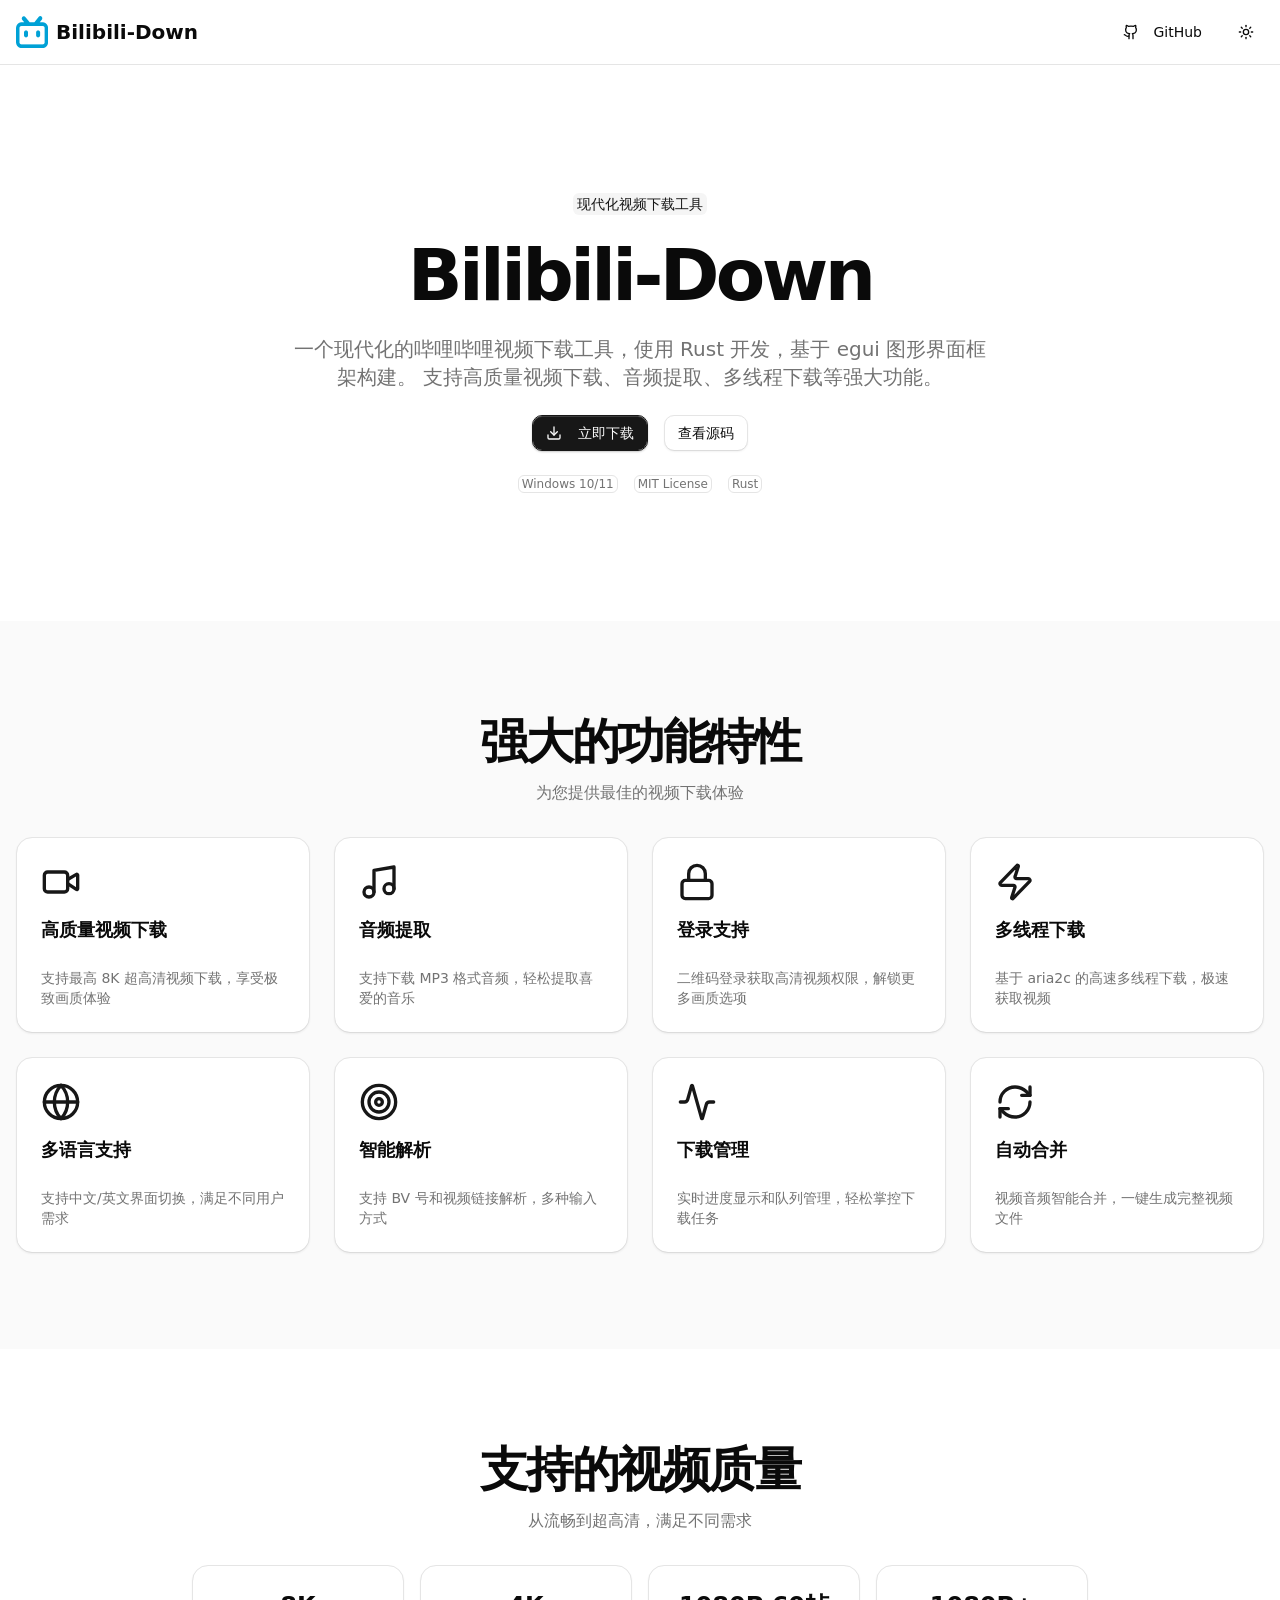
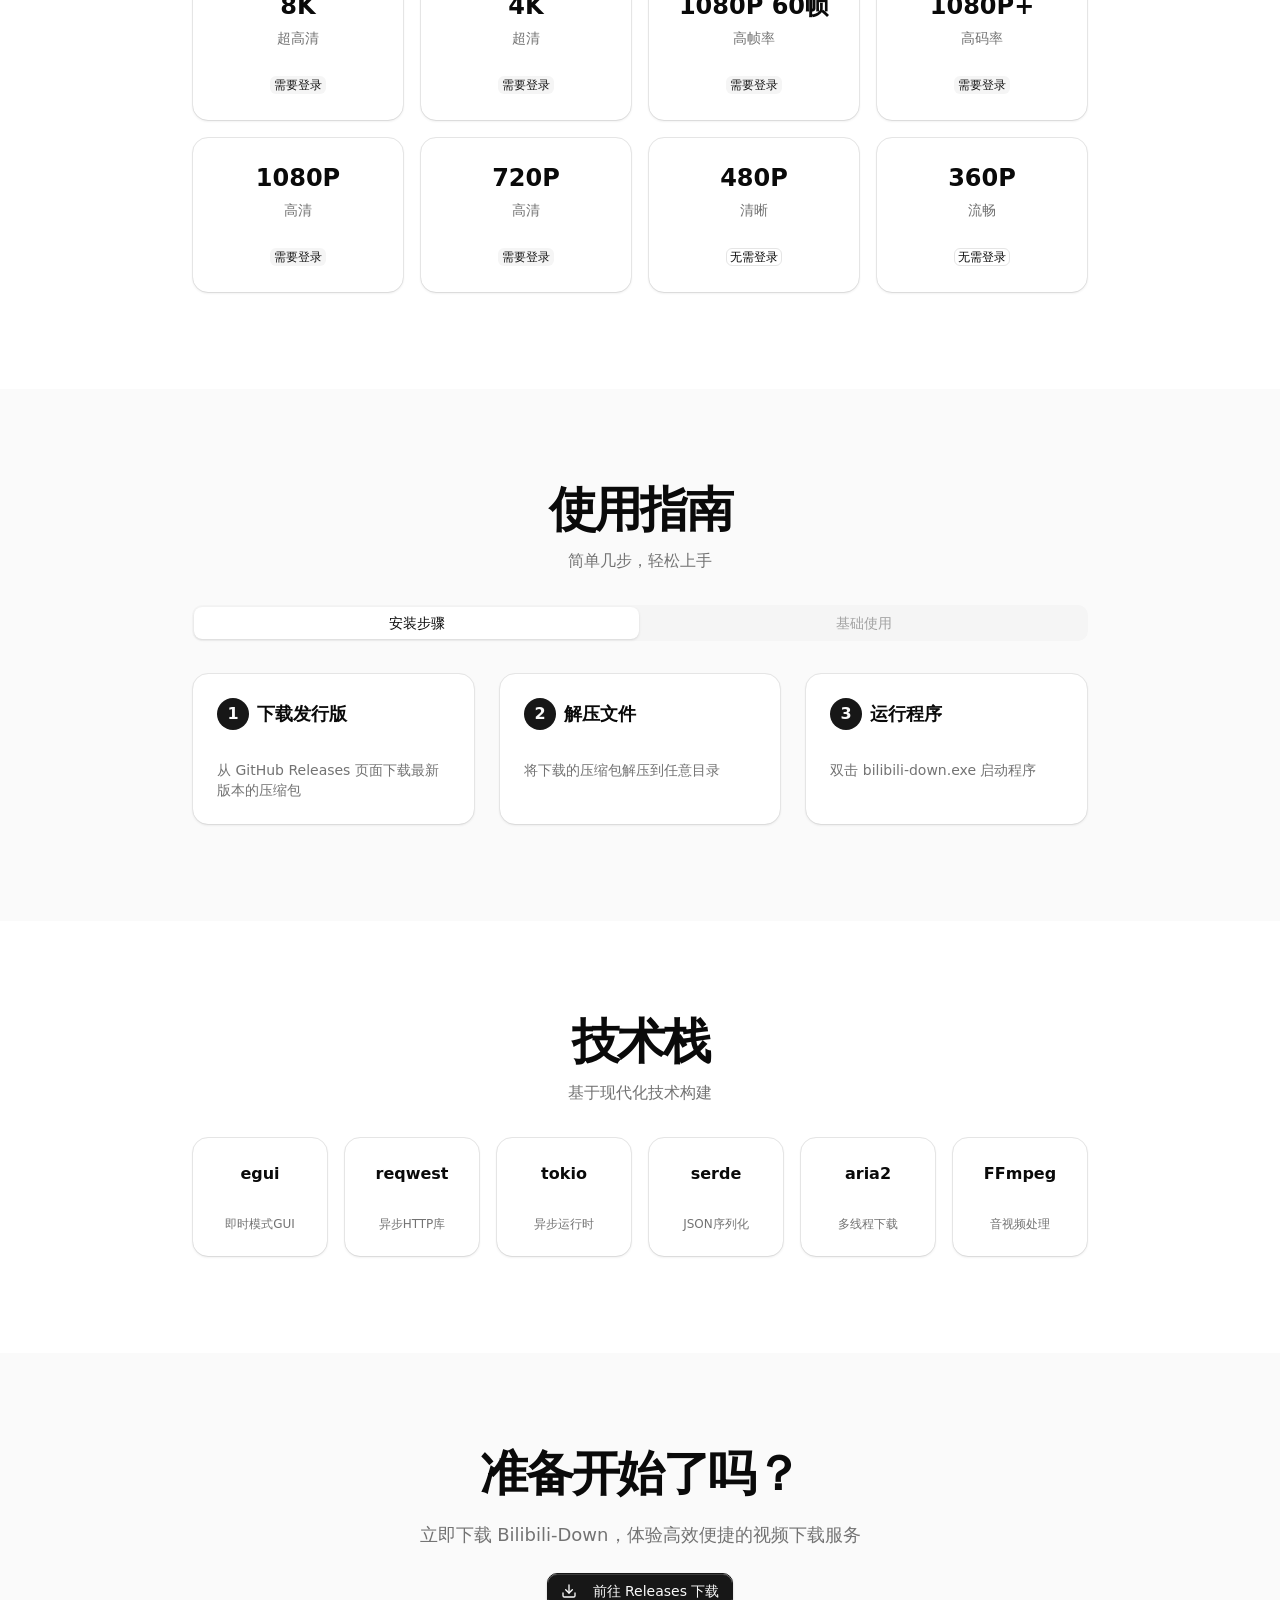
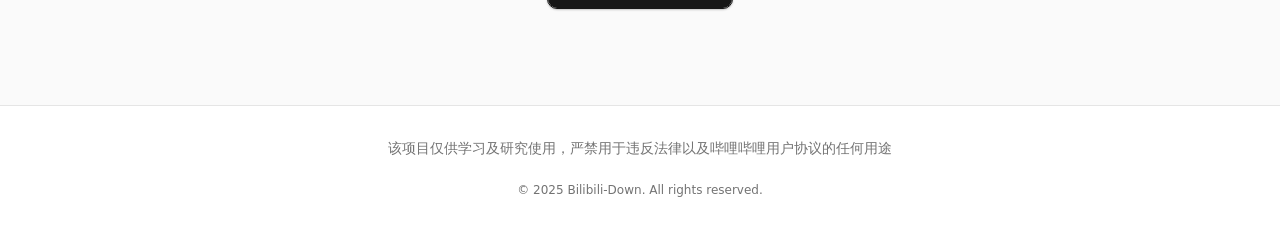
==== commit 619c4911: "Add files via upload" ====
--- a/index.html
+++ b/index.html
@@ -1 +1 @@
-<!DOCTYPE html><!--S8UNX0KEqdGQbY2SI3Mu2--><html lang="zh-CN"><head><meta charSet="utf-8"/><meta name="viewport" content="width=device-width, initial-scale=1"/><link rel="stylesheet" href="/_next/static/chunks/2327552f88a0698f.css" data-precedence="next"/><link rel="preload" as="script" fetchPriority="low" href="/_next/static/chunks/fd5f064b2a3f9309.js"/><script src="/_next/static/chunks/7a31ea272d125c99.js" async=""></script><script src="/_next/static/chunks/42fe645366488e29.js" async=""></script><script src="/_next/static/chunks/e241394cca6a88a3.js" async=""></script><script src="/_next/static/chunks/turbopack-09713bda82b55e93.js" async=""></script><script src="/_next/static/chunks/db96b6f60830f494.js" async=""></script><script src="/_next/static/chunks/ff1a16fafef87110.js" async=""></script><script src="/_next/static/chunks/80e12d8ac6e4a924.js" async=""></script><script src="/_next/static/chunks/0dd40a161aeb65a2.js" async=""></script><title>Bilibili-Down - 现代化的哔哩哔哩视频下载工具</title><meta name="description" content="一个现代化的哔哩哔哩视频下载工具，支持高质量视频下载、音频提取、多线程下载等功能。使用 Rust 开发，基于 egui 图形界面框架构建。"/><script src="/_next/static/chunks/a6dad97d9634a72d.js" noModule=""></script></head><body class="antialiased"><div hidden=""><!--$--><!--/$--></div><div class="flex min-h-screen flex-col"><header class="sticky top-0 z-50 w-full border-b border-border bg-background/95 backdrop-blur supports-[backdrop-filter]:bg-background/60"><div class="container mx-auto flex h-16 items-center justify-between px-4"><a class="flex items-center space-x-2" href="/"><img alt="Bilibili-Down Logo" loading="lazy" width="32" height="32" decoding="async" data-nimg="1" style="color:transparent" srcSet="/_next/image?url=%2Ffavicon.png&amp;w=32&amp;q=75 1x, /_next/image?url=%2Ffavicon.png&amp;w=64&amp;q=75 2x" src="/_next/image?url=%2Ffavicon.png&amp;w=64&amp;q=75"/><span class="text-xl font-bold">Bilibili-Down</span></a><div class="flex items-center space-x-4"><a href="https://github.com/NORMAL-EX/Bilibili-Down" target="_blank" rel="noopener noreferrer" class="relative shrink-0 cursor-pointer justify-center whitespace-nowrap rounded-lg border bg-clip-padding font-medium text-sm outline-none transition-shadow before:pointer-events-none before:absolute before:inset-0 before:rounded-[calc(var(--radius-lg)-1px)] pointer-coarse:after:absolute pointer-coarse:after:size-full pointer-coarse:after:min-h-11 pointer-coarse:after:min-w-11 focus-visible:ring-2 focus-visible:ring-ring focus-visible:ring-offset-1 focus-visible:ring-offset-background disabled:pointer-events-none disabled:opacity-64 [&amp;_svg:not([class*=&#x27;size-&#x27;])]:size-4 [&amp;_svg]:pointer-events-none [&amp;_svg]:shrink-0 min-h-7 gap-1.5 px-[calc(--spacing(2.5)-1px)] py-[calc(--spacing(1)-1px)] border-transparent hover:bg-accent data-pressed:bg-accent flex items-center space-x-2" data-slot="button"><svg xmlns="http://www.w3.org/2000/svg" width="24" height="24" viewBox="0 0 24 24" fill="none" stroke="currentColor" stroke-width="2" stroke-linecap="round" stroke-linejoin="round" class="lucide lucide-github h-5 w-5" aria-hidden="true"><path d="M15 22v-4a4.8 4.8 0 0 0-1-3.5c3 0 6-2 6-5.5.08-1.25-.27-2.48-1-3.5.28-1.15.28-2.35 0-3.5 0 0-1 0-3 1.5-2.64-.5-5.36-.5-8 0C6 2 5 2 5 2c-.3 1.15-.3 2.35 0 3.5A5.403 5.403 0 0 0 4 9c0 3.5 3 5.5 6 5.5-.39.49-.68 1.05-.85 1.65-.17.6-.22 1.23-.15 1.85v4"></path><path d="M9 18c-4.51 2-5-2-7-2"></path></svg><span class="hidden sm:inline">GitHub</span></a><button type="button" class="relative inline-flex shrink-0 cursor-pointer items-center justify-center whitespace-nowrap rounded-lg border bg-clip-padding font-medium text-sm outline-none transition-shadow before:pointer-events-none before:absolute before:inset-0 before:rounded-[calc(var(--radius-lg)-1px)] pointer-coarse:after:absolute pointer-coarse:after:size-full pointer-coarse:after:min-h-11 pointer-coarse:after:min-w-11 focus-visible:ring-2 focus-visible:ring-ring focus-visible:ring-offset-1 focus-visible:ring-offset-background disabled:pointer-events-none disabled:opacity-64 [&amp;_svg:not([class*=&#x27;size-&#x27;])]:size-4 [&amp;_svg]:pointer-events-none [&amp;_svg]:shrink-0 min-h-7 gap-1.5 px-[calc(--spacing(2.5)-1px)] py-[calc(--spacing(1)-1px)] border-transparent hover:bg-accent data-pressed:bg-accent" data-slot="button" aria-label="Toggle theme"><svg xmlns="http://www.w3.org/2000/svg" width="24" height="24" viewBox="0 0 24 24" fill="none" stroke="currentColor" stroke-width="2" stroke-linecap="round" stroke-linejoin="round" class="lucide lucide-sun h-5 w-5" aria-hidden="true"><circle cx="12" cy="12" r="4"></circle><path d="M12 2v2"></path><path d="M12 20v2"></path><path d="m4.93 4.93 1.41 1.41"></path><path d="m17.66 17.66 1.41 1.41"></path><path d="M2 12h2"></path><path d="M20 12h2"></path><path d="m6.34 17.66-1.41 1.41"></path><path d="m19.07 4.93-1.41 1.41"></path></svg></button></div></div></header><main class="flex-1"><section class="w-full py-12 md:py-24 lg:py-32"><div class="container mx-auto px-4"><div class="flex flex-col items-center space-y-6 text-center"><span class="relative inline-flex shrink-0 items-center justify-center gap-1 whitespace-nowrap rounded-sm border border-transparent font-medium outline-none transition-shadow focus-visible:ring-2 focus-visible:ring-ring focus-visible:ring-offset-1 focus-visible:ring-offset-background disabled:pointer-events-none disabled:opacity-64 [&amp;_svg:not([class*=&#x27;size-&#x27;])]:size-3 [&amp;_svg]:pointer-events-none [&amp;_svg]:shrink-0 [button,a&amp;]:cursor-pointer [button,a&amp;]:pointer-coarse:after:absolute [button,a&amp;]:pointer-coarse:after:size-full [button,a&amp;]:pointer-coarse:after:min-h-11 [button,a&amp;]:pointer-coarse:after:min-w-11 px-[calc(--spacing(1)-1px)] bg-secondary text-secondary-foreground [button,a&amp;]:hover:bg-secondary/90 text-sm" data-slot="badge">现代化视频下载工具</span><h1 class="text-4xl font-bold tracking-tighter sm:text-5xl md:text-6xl lg:text-7xl">Bilibili-Down</h1><p class="max-w-[700px] text-lg text-muted-foreground md:text-xl">一个现代化的哔哩哔哩视频下载工具，使用 Rust 开发，基于 egui 图形界面框架构建。 支持高质量视频下载、音频提取、多线程下载等强大功能。</p><div class="flex flex-col gap-4 sm:flex-row"><a href="https://github.com/NORMAL-EX/Bilibili-Down/releases" target="_blank" rel="noopener noreferrer" class="relative inline-flex shrink-0 cursor-pointer items-center justify-center gap-2 whitespace-nowrap rounded-lg border bg-clip-padding font-medium text-sm outline-none transition-shadow before:pointer-events-none before:absolute before:inset-0 before:rounded-[calc(var(--radius-lg)-1px)] pointer-coarse:after:absolute pointer-coarse:after:size-full pointer-coarse:after:min-h-11 pointer-coarse:after:min-w-11 focus-visible:ring-2 focus-visible:ring-ring focus-visible:ring-offset-1 focus-visible:ring-offset-background disabled:pointer-events-none disabled:opacity-64 [&amp;_svg:not([class*=&#x27;size-&#x27;])]:size-4 [&amp;_svg]:pointer-events-none [&amp;_svg]:shrink-0 min-h-9 px-[calc(--spacing(3.5)-1px)] py-[calc(--spacing(2)-1px)] not-disabled:inset-shadow-[0_1px_--theme(--color-white/16%)] border-primary bg-primary text-primary-foreground shadow-primary/24 shadow-xs hover:bg-primary/90 [&amp;:is(:active,[data-pressed])]:inset-shadow-[0_1px_--theme(--color-black/8%)] [&amp;:is(:disabled,:active,[data-pressed])]:shadow-none" data-slot="button"><svg xmlns="http://www.w3.org/2000/svg" width="24" height="24" viewBox="0 0 24 24" fill="none" stroke="currentColor" stroke-width="2" stroke-linecap="round" stroke-linejoin="round" class="lucide lucide-download mr-2 h-5 w-5" aria-hidden="true"><path d="M12 15V3"></path><path d="M21 15v4a2 2 0 0 1-2 2H5a2 2 0 0 1-2-2v-4"></path><path d="m7 10 5 5 5-5"></path></svg>立即下载</a><a href="https://github.com/NORMAL-EX/Bilibili-Down" target="_blank" rel="noopener noreferrer" class="relative inline-flex shrink-0 cursor-pointer items-center justify-center gap-2 whitespace-nowrap rounded-lg border bg-clip-padding font-medium text-sm outline-none transition-shadow before:pointer-events-none before:absolute before:inset-0 before:rounded-[calc(var(--radius-lg)-1px)] pointer-coarse:after:absolute pointer-coarse:after:size-full pointer-coarse:after:min-h-11 pointer-coarse:after:min-w-11 focus-visible:ring-2 focus-visible:ring-ring focus-visible:ring-offset-1 focus-visible:ring-offset-background disabled:pointer-events-none disabled:opacity-64 [&amp;_svg:not([class*=&#x27;size-&#x27;])]:size-4 [&amp;_svg]:pointer-events-none [&amp;_svg]:shrink-0 min-h-9 px-[calc(--spacing(3.5)-1px)] py-[calc(--spacing(2)-1px)] border-border bg-background shadow-xs not-disabled:not-active:not-data-pressed:before:shadow-[0_1px_--theme(--color-black/4%)] dark:bg-input/32 dark:not-in-data-[slot=group]:bg-clip-border dark:not-disabled:before:shadow-[0_-1px_--theme(--color-white/4%)] dark:not-disabled:not-active:not-data-pressed:before:shadow-[0_-1px_--theme(--color-white/8%)] [&amp;:is(:disabled,:active,[data-pressed])]:shadow-none [&amp;:is(:hover,[data-pressed])]:bg-accent/50 dark:[&amp;:is(:hover,[data-pressed])]:bg-input/64" data-slot="button">查看源码</a></div><div class="flex flex-wrap items-center justify-center gap-4 text-sm text-muted-foreground"><span class="relative inline-flex shrink-0 items-center justify-center gap-1 whitespace-nowrap rounded-sm border font-medium outline-none transition-shadow focus-visible:ring-2 focus-visible:ring-ring focus-visible:ring-offset-1 focus-visible:ring-offset-background disabled:pointer-events-none disabled:opacity-64 [&amp;_svg:not([class*=&#x27;size-&#x27;])]:size-3 [&amp;_svg]:pointer-events-none [&amp;_svg]:shrink-0 [button,a&amp;]:cursor-pointer [button,a&amp;]:pointer-coarse:after:absolute [button,a&amp;]:pointer-coarse:after:size-full [button,a&amp;]:pointer-coarse:after:min-h-11 [button,a&amp;]:pointer-coarse:after:min-w-11 px-[calc(--spacing(1)-1px)] text-xs border-border bg-transparent dark:bg-input/32 [button,a&amp;]:hover:bg-accent/50 dark:[button,a&amp;]:hover:bg-input/48" data-slot="badge">Windows 10/11</span><span class="relative inline-flex shrink-0 items-center justify-center gap-1 whitespace-nowrap rounded-sm border font-medium outline-none transition-shadow focus-visible:ring-2 focus-visible:ring-ring focus-visible:ring-offset-1 focus-visible:ring-offset-background disabled:pointer-events-none disabled:opacity-64 [&amp;_svg:not([class*=&#x27;size-&#x27;])]:size-3 [&amp;_svg]:pointer-events-none [&amp;_svg]:shrink-0 [button,a&amp;]:cursor-pointer [button,a&amp;]:pointer-coarse:after:absolute [button,a&amp;]:pointer-coarse:after:size-full [button,a&amp;]:pointer-coarse:after:min-h-11 [button,a&amp;]:pointer-coarse:after:min-w-11 px-[calc(--spacing(1)-1px)] text-xs border-border bg-transparent dark:bg-input/32 [button,a&amp;]:hover:bg-accent/50 dark:[button,a&amp;]:hover:bg-input/48" data-slot="badge">MIT License</span><span class="relative inline-flex shrink-0 items-center justify-center gap-1 whitespace-nowrap rounded-sm border font-medium outline-none transition-shadow focus-visible:ring-2 focus-visible:ring-ring focus-visible:ring-offset-1 focus-visible:ring-offset-background disabled:pointer-events-none disabled:opacity-64 [&amp;_svg:not([class*=&#x27;size-&#x27;])]:size-3 [&amp;_svg]:pointer-events-none [&amp;_svg]:shrink-0 [button,a&amp;]:cursor-pointer [button,a&amp;]:pointer-coarse:after:absolute [button,a&amp;]:pointer-coarse:after:size-full [button,a&amp;]:pointer-coarse:after:min-h-11 [button,a&amp;]:pointer-coarse:after:min-w-11 px-[calc(--spacing(1)-1px)] text-xs border-border bg-transparent dark:bg-input/32 [button,a&amp;]:hover:bg-accent/50 dark:[button,a&amp;]:hover:bg-input/48" data-slot="badge">Rust</span></div></div></div></section><section class="w-full bg-muted/50 py-12 md:py-24"><div class="container mx-auto px-4"><div class="flex flex-col items-center space-y-8"><div class="text-center"><h2 class="text-3xl font-bold tracking-tighter sm:text-4xl md:text-5xl">强大的功能特性</h2><p class="mt-4 text-muted-foreground">为您提供最佳的视频下载体验</p></div><div class="grid gap-6 sm:grid-cols-2 lg:grid-cols-4"><div class="relative flex flex-col gap-6 rounded-2xl border bg-card bg-clip-padding py-6 text-card-foreground shadow-xs before:pointer-events-none before:absolute before:inset-0 before:rounded-[calc(var(--radius-2xl)-1px)] before:shadow-[0_1px_--theme(--color-black/4%)] dark:bg-clip-border dark:before:shadow-[0_-1px_--theme(--color-white/8%)]" data-slot="card"><div class="@container/card-header grid auto-rows-min grid-rows-[auto_auto] items-start gap-1.5 px-6 has-data-[slot=card-action]:grid-cols-[1fr_auto] [.border-b]:pb-6" data-slot="card-header"><svg xmlns="http://www.w3.org/2000/svg" width="24" height="24" viewBox="0 0 24 24" fill="none" stroke="currentColor" stroke-width="2" stroke-linecap="round" stroke-linejoin="round" class="lucide lucide-video h-10 w-10 mb-2 text-primary" aria-hidden="true"><path d="m16 13 5.223 3.482a.5.5 0 0 0 .777-.416V7.87a.5.5 0 0 0-.752-.432L16 10.5"></path><rect x="2" y="6" width="14" height="12" rx="2"></rect></svg><div class="font-semibold text-lg" data-slot="card-title">高质量视频下载</div></div><div class="px-6" data-slot="card-content"><div class="text-muted-foreground text-sm" data-slot="card-description">支持最高 8K 超高清视频下载，享受极致画质体验</div></div></div><div class="relative flex flex-col gap-6 rounded-2xl border bg-card bg-clip-padding py-6 text-card-foreground shadow-xs before:pointer-events-none before:absolute before:inset-0 before:rounded-[calc(var(--radius-2xl)-1px)] before:shadow-[0_1px_--theme(--color-black/4%)] dark:bg-clip-border dark:before:shadow-[0_-1px_--theme(--color-white/8%)]" data-slot="card"><div class="@container/card-header grid auto-rows-min grid-rows-[auto_auto] items-start gap-1.5 px-6 has-data-[slot=card-action]:grid-cols-[1fr_auto] [.border-b]:pb-6" data-slot="card-header"><svg xmlns="http://www.w3.org/2000/svg" width="24" height="24" viewBox="0 0 24 24" fill="none" stroke="currentColor" stroke-width="2" stroke-linecap="round" stroke-linejoin="round" class="lucide lucide-music h-10 w-10 mb-2 text-primary" aria-hidden="true"><path d="M9 18V5l12-2v13"></path><circle cx="6" cy="18" r="3"></circle><circle cx="18" cy="16" r="3"></circle></svg><div class="font-semibold text-lg" data-slot="card-title">音频提取</div></div><div class="px-6" data-slot="card-content"><div class="text-muted-foreground text-sm" data-slot="card-description">支持下载 MP3 格式音频，轻松提取喜爱的音乐</div></div></div><div class="relative flex flex-col gap-6 rounded-2xl border bg-card bg-clip-padding py-6 text-card-foreground shadow-xs before:pointer-events-none before:absolute before:inset-0 before:rounded-[calc(var(--radius-2xl)-1px)] before:shadow-[0_1px_--theme(--color-black/4%)] dark:bg-clip-border dark:before:shadow-[0_-1px_--theme(--color-white/8%)]" data-slot="card"><div class="@container/card-header grid auto-rows-min grid-rows-[auto_auto] items-start gap-1.5 px-6 has-data-[slot=card-action]:grid-cols-[1fr_auto] [.border-b]:pb-6" data-slot="card-header"><svg xmlns="http://www.w3.org/2000/svg" width="24" height="24" viewBox="0 0 24 24" fill="none" stroke="currentColor" stroke-width="2" stroke-linecap="round" stroke-linejoin="round" class="lucide lucide-lock h-10 w-10 mb-2 text-primary" aria-hidden="true"><rect width="18" height="11" x="3" y="11" rx="2" ry="2"></rect><path d="M7 11V7a5 5 0 0 1 10 0v4"></path></svg><div class="font-semibold text-lg" data-slot="card-title">登录支持</div></div><div class="px-6" data-slot="card-content"><div class="text-muted-foreground text-sm" data-slot="card-description">二维码登录获取高清视频权限，解锁更多画质选项</div></div></div><div class="relative flex flex-col gap-6 rounded-2xl border bg-card bg-clip-padding py-6 text-card-foreground shadow-xs before:pointer-events-none before:absolute before:inset-0 before:rounded-[calc(var(--radius-2xl)-1px)] before:shadow-[0_1px_--theme(--color-black/4%)] dark:bg-clip-border dark:before:shadow-[0_-1px_--theme(--color-white/8%)]" data-slot="card"><div class="@container/card-header grid auto-rows-min grid-rows-[auto_auto] items-start gap-1.5 px-6 has-data-[slot=card-action]:grid-cols-[1fr_auto] [.border-b]:pb-6" data-slot="card-header"><svg xmlns="http://www.w3.org/2000/svg" width="24" height="24" viewBox="0 0 24 24" fill="none" stroke="currentColor" stroke-width="2" stroke-linecap="round" stroke-linejoin="round" class="lucide lucide-zap h-10 w-10 mb-2 text-primary" aria-hidden="true"><path d="M4 14a1 1 0 0 1-.78-1.63l9.9-10.2a.5.5 0 0 1 .86.46l-1.92 6.02A1 1 0 0 0 13 10h7a1 1 0 0 1 .78 1.63l-9.9 10.2a.5.5 0 0 1-.86-.46l1.92-6.02A1 1 0 0 0 11 14z"></path></svg><div class="font-semibold text-lg" data-slot="card-title">多线程下载</div></div><div class="px-6" data-slot="card-content"><div class="text-muted-foreground text-sm" data-slot="card-description">基于 aria2c 的高速多线程下载，极速获取视频</div></div></div><div class="relative flex flex-col gap-6 rounded-2xl border bg-card bg-clip-padding py-6 text-card-foreground shadow-xs before:pointer-events-none before:absolute before:inset-0 before:rounded-[calc(var(--radius-2xl)-1px)] before:shadow-[0_1px_--theme(--color-black/4%)] dark:bg-clip-border dark:before:shadow-[0_-1px_--theme(--color-white/8%)]" data-slot="card"><div class="@container/card-header grid auto-rows-min grid-rows-[auto_auto] items-start gap-1.5 px-6 has-data-[slot=card-action]:grid-cols-[1fr_auto] [.border-b]:pb-6" data-slot="card-header"><svg xmlns="http://www.w3.org/2000/svg" width="24" height="24" viewBox="0 0 24 24" fill="none" stroke="currentColor" stroke-width="2" stroke-linecap="round" stroke-linejoin="round" class="lucide lucide-globe h-10 w-10 mb-2 text-primary" aria-hidden="true"><circle cx="12" cy="12" r="10"></circle><path d="M12 2a14.5 14.5 0 0 0 0 20 14.5 14.5 0 0 0 0-20"></path><path d="M2 12h20"></path></svg><div class="font-semibold text-lg" data-slot="card-title">多语言支持</div></div><div class="px-6" data-slot="card-content"><div class="text-muted-foreground text-sm" data-slot="card-description">支持中文/英文界面切换，满足不同用户需求</div></div></div><div class="relative flex flex-col gap-6 rounded-2xl border bg-card bg-clip-padding py-6 text-card-foreground shadow-xs before:pointer-events-none before:absolute before:inset-0 before:rounded-[calc(var(--radius-2xl)-1px)] before:shadow-[0_1px_--theme(--color-black/4%)] dark:bg-clip-border dark:before:shadow-[0_-1px_--theme(--color-white/8%)]" data-slot="card"><div class="@container/card-header grid auto-rows-min grid-rows-[auto_auto] items-start gap-1.5 px-6 has-data-[slot=card-action]:grid-cols-[1fr_auto] [.border-b]:pb-6" data-slot="card-header"><svg xmlns="http://www.w3.org/2000/svg" width="24" height="24" viewBox="0 0 24 24" fill="none" stroke="currentColor" stroke-width="2" stroke-linecap="round" stroke-linejoin="round" class="lucide lucide-target h-10 w-10 mb-2 text-primary" aria-hidden="true"><circle cx="12" cy="12" r="10"></circle><circle cx="12" cy="12" r="6"></circle><circle cx="12" cy="12" r="2"></circle></svg><div class="font-semibold text-lg" data-slot="card-title">智能解析</div></div><div class="px-6" data-slot="card-content"><div class="text-muted-foreground text-sm" data-slot="card-description">支持 BV 号和视频链接解析，多种输入方式</div></div></div><div class="relative flex flex-col gap-6 rounded-2xl border bg-card bg-clip-padding py-6 text-card-foreground shadow-xs before:pointer-events-none before:absolute before:inset-0 before:rounded-[calc(var(--radius-2xl)-1px)] before:shadow-[0_1px_--theme(--color-black/4%)] dark:bg-clip-border dark:before:shadow-[0_-1px_--theme(--color-white/8%)]" data-slot="card"><div class="@container/card-header grid auto-rows-min grid-rows-[auto_auto] items-start gap-1.5 px-6 has-data-[slot=card-action]:grid-cols-[1fr_auto] [.border-b]:pb-6" data-slot="card-header"><svg xmlns="http://www.w3.org/2000/svg" width="24" height="24" viewBox="0 0 24 24" fill="none" stroke="currentColor" stroke-width="2" stroke-linecap="round" stroke-linejoin="round" class="lucide lucide-activity h-10 w-10 mb-2 text-primary" aria-hidden="true"><path d="M22 12h-2.48a2 2 0 0 0-1.93 1.46l-2.35 8.36a.25.25 0 0 1-.48 0L9.24 2.18a.25.25 0 0 0-.48 0l-2.35 8.36A2 2 0 0 1 4.49 12H2"></path></svg><div class="font-semibold text-lg" data-slot="card-title">下载管理</div></div><div class="px-6" data-slot="card-content"><div class="text-muted-foreground text-sm" data-slot="card-description">实时进度显示和队列管理，轻松掌控下载任务</div></div></div><div class="relative flex flex-col gap-6 rounded-2xl border bg-card bg-clip-padding py-6 text-card-foreground shadow-xs before:pointer-events-none before:absolute before:inset-0 before:rounded-[calc(var(--radius-2xl)-1px)] before:shadow-[0_1px_--theme(--color-black/4%)] dark:bg-clip-border dark:before:shadow-[0_-1px_--theme(--color-white/8%)]" data-slot="card"><div class="@container/card-header grid auto-rows-min grid-rows-[auto_auto] items-start gap-1.5 px-6 has-data-[slot=card-action]:grid-cols-[1fr_auto] [.border-b]:pb-6" data-slot="card-header"><svg xmlns="http://www.w3.org/2000/svg" width="24" height="24" viewBox="0 0 24 24" fill="none" stroke="currentColor" stroke-width="2" stroke-linecap="round" stroke-linejoin="round" class="lucide lucide-refresh-cw h-10 w-10 mb-2 text-primary" aria-hidden="true"><path d="M3 12a9 9 0 0 1 9-9 9.75 9.75 0 0 1 6.74 2.74L21 8"></path><path d="M21 3v5h-5"></path><path d="M21 12a9 9 0 0 1-9 9 9.75 9.75 0 0 1-6.74-2.74L3 16"></path><path d="M8 16H3v5"></path></svg><div class="font-semibold text-lg" data-slot="card-title">自动合并</div></div><div class="px-6" data-slot="card-content"><div class="text-muted-foreground text-sm" data-slot="card-description">视频音频智能合并，一键生成完整视频文件</div></div></div></div></div></div></section><section class="w-full py-12 md:py-24"><div class="container mx-auto px-4"><div class="flex flex-col items-center space-y-8"><div class="text-center"><h2 class="text-3xl font-bold tracking-tighter sm:text-4xl md:text-5xl">支持的视频质量</h2><p class="mt-4 text-muted-foreground">从流畅到超高清，满足不同需求</p></div><div class="w-full max-w-4xl"><div class="grid gap-4 sm:grid-cols-2 md:grid-cols-4"><div class="relative flex flex-col gap-6 rounded-2xl border bg-card bg-clip-padding py-6 text-card-foreground shadow-xs before:pointer-events-none before:absolute before:inset-0 before:rounded-[calc(var(--radius-2xl)-1px)] before:shadow-[0_1px_--theme(--color-black/4%)] dark:bg-clip-border dark:before:shadow-[0_-1px_--theme(--color-white/8%)] text-center" data-slot="card"><div class="@container/card-header grid auto-rows-min grid-rows-[auto_auto] items-start gap-1.5 px-6 has-data-[slot=card-action]:grid-cols-[1fr_auto] [.border-b]:pb-6" data-slot="card-header"><div class="font-semibold text-2xl" data-slot="card-title">8K</div><div class="text-muted-foreground text-sm" data-slot="card-description">超高清</div></div><div class="px-6" data-slot="card-content"><span class="relative inline-flex shrink-0 items-center justify-center gap-1 whitespace-nowrap rounded-sm border border-transparent font-medium outline-none transition-shadow focus-visible:ring-2 focus-visible:ring-ring focus-visible:ring-offset-1 focus-visible:ring-offset-background disabled:pointer-events-none disabled:opacity-64 [&amp;_svg:not([class*=&#x27;size-&#x27;])]:size-3 [&amp;_svg]:pointer-events-none [&amp;_svg]:shrink-0 [button,a&amp;]:cursor-pointer [button,a&amp;]:pointer-coarse:after:absolute [button,a&amp;]:pointer-coarse:after:size-full [button,a&amp;]:pointer-coarse:after:min-h-11 [button,a&amp;]:pointer-coarse:after:min-w-11 px-[calc(--spacing(1)-1px)] text-xs bg-secondary text-secondary-foreground [button,a&amp;]:hover:bg-secondary/90" data-slot="badge">需要登录</span></div></div><div class="relative flex flex-col gap-6 rounded-2xl border bg-card bg-clip-padding py-6 text-card-foreground shadow-xs before:pointer-events-none before:absolute before:inset-0 before:rounded-[calc(var(--radius-2xl)-1px)] before:shadow-[0_1px_--theme(--color-black/4%)] dark:bg-clip-border dark:before:shadow-[0_-1px_--theme(--color-white/8%)] text-center" data-slot="card"><div class="@container/card-header grid auto-rows-min grid-rows-[auto_auto] items-start gap-1.5 px-6 has-data-[slot=card-action]:grid-cols-[1fr_auto] [.border-b]:pb-6" data-slot="card-header"><div class="font-semibold text-2xl" data-slot="card-title">4K</div><div class="text-muted-foreground text-sm" data-slot="card-description">超清</div></div><div class="px-6" data-slot="card-content"><span class="relative inline-flex shrink-0 items-center justify-center gap-1 whitespace-nowrap rounded-sm border border-transparent font-medium outline-none transition-shadow focus-visible:ring-2 focus-visible:ring-ring focus-visible:ring-offset-1 focus-visible:ring-offset-background disabled:pointer-events-none disabled:opacity-64 [&amp;_svg:not([class*=&#x27;size-&#x27;])]:size-3 [&amp;_svg]:pointer-events-none [&amp;_svg]:shrink-0 [button,a&amp;]:cursor-pointer [button,a&amp;]:pointer-coarse:after:absolute [button,a&amp;]:pointer-coarse:after:size-full [button,a&amp;]:pointer-coarse:after:min-h-11 [button,a&amp;]:pointer-coarse:after:min-w-11 px-[calc(--spacing(1)-1px)] text-xs bg-secondary text-secondary-foreground [button,a&amp;]:hover:bg-secondary/90" data-slot="badge">需要登录</span></div></div><div class="relative flex flex-col gap-6 rounded-2xl border bg-card bg-clip-padding py-6 text-card-foreground shadow-xs before:pointer-events-none before:absolute before:inset-0 before:rounded-[calc(var(--radius-2xl)-1px)] before:shadow-[0_1px_--theme(--color-black/4%)] dark:bg-clip-border dark:before:shadow-[0_-1px_--theme(--color-white/8%)] text-center" data-slot="card"><div class="@container/card-header grid auto-rows-min grid-rows-[auto_auto] items-start gap-1.5 px-6 has-data-[slot=card-action]:grid-cols-[1fr_auto] [.border-b]:pb-6" data-slot="card-header"><div class="font-semibold text-2xl" data-slot="card-title">1080P 60帧</div><div class="text-muted-foreground text-sm" data-slot="card-description">高帧率</div></div><div class="px-6" data-slot="card-content"><span class="relative inline-flex shrink-0 items-center justify-center gap-1 whitespace-nowrap rounded-sm border border-transparent font-medium outline-none transition-shadow focus-visible:ring-2 focus-visible:ring-ring focus-visible:ring-offset-1 focus-visible:ring-offset-background disabled:pointer-events-none disabled:opacity-64 [&amp;_svg:not([class*=&#x27;size-&#x27;])]:size-3 [&amp;_svg]:pointer-events-none [&amp;_svg]:shrink-0 [button,a&amp;]:cursor-pointer [button,a&amp;]:pointer-coarse:after:absolute [button,a&amp;]:pointer-coarse:after:size-full [button,a&amp;]:pointer-coarse:after:min-h-11 [button,a&amp;]:pointer-coarse:after:min-w-11 px-[calc(--spacing(1)-1px)] text-xs bg-secondary text-secondary-foreground [button,a&amp;]:hover:bg-secondary/90" data-slot="badge">需要登录</span></div></div><div class="relative flex flex-col gap-6 rounded-2xl border bg-card bg-clip-padding py-6 text-card-foreground shadow-xs before:pointer-events-none before:absolute before:inset-0 before:rounded-[calc(var(--radius-2xl)-1px)] before:shadow-[0_1px_--theme(--color-black/4%)] dark:bg-clip-border dark:before:shadow-[0_-1px_--theme(--color-white/8%)] text-center" data-slot="card"><div class="@container/card-header grid auto-rows-min grid-rows-[auto_auto] items-start gap-1.5 px-6 has-data-[slot=card-action]:grid-cols-[1fr_auto] [.border-b]:pb-6" data-slot="card-header"><div class="font-semibold text-2xl" data-slot="card-title">1080P+</div><div class="text-muted-foreground text-sm" data-slot="card-description">高码率</div></div><div class="px-6" data-slot="card-content"><span class="relative inline-flex shrink-0 items-center justify-center gap-1 whitespace-nowrap rounded-sm border border-transparent font-medium outline-none transition-shadow focus-visible:ring-2 focus-visible:ring-ring focus-visible:ring-offset-1 focus-visible:ring-offset-background disabled:pointer-events-none disabled:opacity-64 [&amp;_svg:not([class*=&#x27;size-&#x27;])]:size-3 [&amp;_svg]:pointer-events-none [&amp;_svg]:shrink-0 [button,a&amp;]:cursor-pointer [button,a&amp;]:pointer-coarse:after:absolute [button,a&amp;]:pointer-coarse:after:size-full [button,a&amp;]:pointer-coarse:after:min-h-11 [button,a&amp;]:pointer-coarse:after:min-w-11 px-[calc(--spacing(1)-1px)] text-xs bg-secondary text-secondary-foreground [button,a&amp;]:hover:bg-secondary/90" data-slot="badge">需要登录</span></div></div><div class="relative flex flex-col gap-6 rounded-2xl border bg-card bg-clip-padding py-6 text-card-foreground shadow-xs before:pointer-events-none before:absolute before:inset-0 before:rounded-[calc(var(--radius-2xl)-1px)] before:shadow-[0_1px_--theme(--color-black/4%)] dark:bg-clip-border dark:before:shadow-[0_-1px_--theme(--color-white/8%)] text-center" data-slot="card"><div class="@container/card-header grid auto-rows-min grid-rows-[auto_auto] items-start gap-1.5 px-6 has-data-[slot=card-action]:grid-cols-[1fr_auto] [.border-b]:pb-6" data-slot="card-header"><div class="font-semibold text-2xl" data-slot="card-title">1080P</div><div class="text-muted-foreground text-sm" data-slot="card-description">高清</div></div><div class="px-6" data-slot="card-content"><span class="relative inline-flex shrink-0 items-center justify-center gap-1 whitespace-nowrap rounded-sm border border-transparent font-medium outline-none transition-shadow focus-visible:ring-2 focus-visible:ring-ring focus-visible:ring-offset-1 focus-visible:ring-offset-background disabled:pointer-events-none disabled:opacity-64 [&amp;_svg:not([class*=&#x27;size-&#x27;])]:size-3 [&amp;_svg]:pointer-events-none [&amp;_svg]:shrink-0 [button,a&amp;]:cursor-pointer [button,a&amp;]:pointer-coarse:after:absolute [button,a&amp;]:pointer-coarse:after:size-full [button,a&amp;]:pointer-coarse:after:min-h-11 [button,a&amp;]:pointer-coarse:after:min-w-11 px-[calc(--spacing(1)-1px)] text-xs bg-secondary text-secondary-foreground [button,a&amp;]:hover:bg-secondary/90" data-slot="badge">需要登录</span></div></div><div class="relative flex flex-col gap-6 rounded-2xl border bg-card bg-clip-padding py-6 text-card-foreground shadow-xs before:pointer-events-none before:absolute before:inset-0 before:rounded-[calc(var(--radius-2xl)-1px)] before:shadow-[0_1px_--theme(--color-black/4%)] dark:bg-clip-border dark:before:shadow-[0_-1px_--theme(--color-white/8%)] text-center" data-slot="card"><div class="@container/card-header grid auto-rows-min grid-rows-[auto_auto] items-start gap-1.5 px-6 has-data-[slot=card-action]:grid-cols-[1fr_auto] [.border-b]:pb-6" data-slot="card-header"><div class="font-semibold text-2xl" data-slot="card-title">720P</div><div class="text-muted-foreground text-sm" data-slot="card-description">高清</div></div><div class="px-6" data-slot="card-content"><span class="relative inline-flex shrink-0 items-center justify-center gap-1 whitespace-nowrap rounded-sm border border-transparent font-medium outline-none transition-shadow focus-visible:ring-2 focus-visible:ring-ring focus-visible:ring-offset-1 focus-visible:ring-offset-background disabled:pointer-events-none disabled:opacity-64 [&amp;_svg:not([class*=&#x27;size-&#x27;])]:size-3 [&amp;_svg]:pointer-events-none [&amp;_svg]:shrink-0 [button,a&amp;]:cursor-pointer [button,a&amp;]:pointer-coarse:after:absolute [button,a&amp;]:pointer-coarse:after:size-full [button,a&amp;]:pointer-coarse:after:min-h-11 [button,a&amp;]:pointer-coarse:after:min-w-11 px-[calc(--spacing(1)-1px)] text-xs bg-secondary text-secondary-foreground [button,a&amp;]:hover:bg-secondary/90" data-slot="badge">需要登录</span></div></div><div class="relative flex flex-col gap-6 rounded-2xl border bg-card bg-clip-padding py-6 text-card-foreground shadow-xs before:pointer-events-none before:absolute before:inset-0 before:rounded-[calc(var(--radius-2xl)-1px)] before:shadow-[0_1px_--theme(--color-black/4%)] dark:bg-clip-border dark:before:shadow-[0_-1px_--theme(--color-white/8%)] text-center" data-slot="card"><div class="@container/card-header grid auto-rows-min grid-rows-[auto_auto] items-start gap-1.5 px-6 has-data-[slot=card-action]:grid-cols-[1fr_auto] [.border-b]:pb-6" data-slot="card-header"><div class="font-semibold text-2xl" data-slot="card-title">480P</div><div class="text-muted-foreground text-sm" data-slot="card-description">清晰</div></div><div class="px-6" data-slot="card-content"><span class="relative inline-flex shrink-0 items-center justify-center gap-1 whitespace-nowrap rounded-sm border font-medium outline-none transition-shadow focus-visible:ring-2 focus-visible:ring-ring focus-visible:ring-offset-1 focus-visible:ring-offset-background disabled:pointer-events-none disabled:opacity-64 [&amp;_svg:not([class*=&#x27;size-&#x27;])]:size-3 [&amp;_svg]:pointer-events-none [&amp;_svg]:shrink-0 [button,a&amp;]:cursor-pointer [button,a&amp;]:pointer-coarse:after:absolute [button,a&amp;]:pointer-coarse:after:size-full [button,a&amp;]:pointer-coarse:after:min-h-11 [button,a&amp;]:pointer-coarse:after:min-w-11 px-[calc(--spacing(1)-1px)] text-xs border-border bg-transparent dark:bg-input/32 [button,a&amp;]:hover:bg-accent/50 dark:[button,a&amp;]:hover:bg-input/48" data-slot="badge">无需登录</span></div></div><div class="relative flex flex-col gap-6 rounded-2xl border bg-card bg-clip-padding py-6 text-card-foreground shadow-xs before:pointer-events-none before:absolute before:inset-0 before:rounded-[calc(var(--radius-2xl)-1px)] before:shadow-[0_1px_--theme(--color-black/4%)] dark:bg-clip-border dark:before:shadow-[0_-1px_--theme(--color-white/8%)] text-center" data-slot="card"><div class="@container/card-header grid auto-rows-min grid-rows-[auto_auto] items-start gap-1.5 px-6 has-data-[slot=card-action]:grid-cols-[1fr_auto] [.border-b]:pb-6" data-slot="card-header"><div class="font-semibold text-2xl" data-slot="card-title">360P</div><div class="text-muted-foreground text-sm" data-slot="card-description">流畅</div></div><div class="px-6" data-slot="card-content"><span class="relative inline-flex shrink-0 items-center justify-center gap-1 whitespace-nowrap rounded-sm border font-medium outline-none transition-shadow focus-visible:ring-2 focus-visible:ring-ring focus-visible:ring-offset-1 focus-visible:ring-offset-background disabled:pointer-events-none disabled:opacity-64 [&amp;_svg:not([class*=&#x27;size-&#x27;])]:size-3 [&amp;_svg]:pointer-events-none [&amp;_svg]:shrink-0 [button,a&amp;]:cursor-pointer [button,a&amp;]:pointer-coarse:after:absolute [button,a&amp;]:pointer-coarse:after:size-full [button,a&amp;]:pointer-coarse:after:min-h-11 [button,a&amp;]:pointer-coarse:after:min-w-11 px-[calc(--spacing(1)-1px)] text-xs border-border bg-transparent dark:bg-input/32 [button,a&amp;]:hover:bg-accent/50 dark:[button,a&amp;]:hover:bg-input/48" data-slot="badge">无需登录</span></div></div></div></div></div></div></section><section class="w-full bg-muted/50 py-12 md:py-24"><div class="container mx-auto px-4"><div class="flex flex-col items-center space-y-8"><div class="text-center"><h2 class="text-3xl font-bold tracking-tighter sm:text-4xl md:text-5xl">使用指南</h2><p class="mt-4 text-muted-foreground">简单几步，轻松上手</p></div><div data-orientation="horizontal" data-activation-direction="none" data-slot="tabs" class="flex flex-col gap-2 data-[orientation=vertical]:flex-row w-full max-w-4xl"><div data-orientation="horizontal" data-activation-direction="none" role="tablist" data-slot="tabs-list" class="relative z-0 items-center justify-center gap-x-0.5 data-[orientation=vertical]:flex-col rounded-lg bg-muted p-0.5 text-muted-foreground/64 grid w-full grid-cols-2"><button type="button" data-active="" data-orientation="horizontal" aria-disabled="false" tabindex="-1" role="tab" aria-selected="true" id="base-ui-_R_2miavb_" data-composite-item-active="" data-slot="tabs-trigger" class="flex flex-1 shrink-0 cursor-pointer items-center justify-center whitespace-nowrap rounded-md border border-transparent font-medium text-sm outline-none transition-[color,background-color,box-shadow] focus-visible:ring-2 focus-visible:ring-ring data-disabled:pointer-events-none data-disabled:opacity-64 [&amp;_svg:not([class*=&#x27;size-&#x27;])]:size-4 [&amp;_svg]:pointer-events-none [&amp;_svg]:shrink-0 hover:text-muted-foreground data-active:text-foreground gap-1.5 px-[calc(--spacing(2.5)-1px)] py-[calc(--spacing(1.5)-1px)] data-[orientation=vertical]:w-full data-[orientation=vertical]:justify-start">安装步骤</button><button type="button" data-orientation="horizontal" aria-disabled="false" tabindex="-1" role="tab" aria-selected="false" id="base-ui-_R_4miavb_" data-slot="tabs-trigger" class="flex flex-1 shrink-0 cursor-pointer items-center justify-center whitespace-nowrap rounded-md border border-transparent font-medium text-sm outline-none transition-[color,background-color,box-shadow] focus-visible:ring-2 focus-visible:ring-ring data-disabled:pointer-events-none data-disabled:opacity-64 [&amp;_svg:not([class*=&#x27;size-&#x27;])]:size-4 [&amp;_svg]:pointer-events-none [&amp;_svg]:shrink-0 hover:text-muted-foreground data-active:text-foreground gap-1.5 px-[calc(--spacing(2.5)-1px)] py-[calc(--spacing(1.5)-1px)] data-[orientation=vertical]:w-full data-[orientation=vertical]:justify-start">基础使用</button><span data-orientation="horizontal" data-activation-direction="none" role="presentation" hidden="" data-slot="tab-indicator" class="-translate-y-(--active-tab-bottom) absolute bottom-0 left-0 h-(--active-tab-height) w-(--active-tab-width) translate-x-(--active-tab-left) transition-[width,translate] duration-200 ease-in-out -z-1 rounded-md bg-background shadow-sm dark:bg-accent"></span></div><div data-orientation="horizontal" data-activation-direction="none" id="base-ui-_R_aiavb_" role="tabpanel" tabindex="0" data-index="-1" data-slot="tabs-content" class="flex-1 outline-none mt-6"><div class="grid gap-6 md:grid-cols-3"><div class="relative flex flex-col gap-6 rounded-2xl border bg-card bg-clip-padding py-6 text-card-foreground shadow-xs before:pointer-events-none before:absolute before:inset-0 before:rounded-[calc(var(--radius-2xl)-1px)] before:shadow-[0_1px_--theme(--color-black/4%)] dark:bg-clip-border dark:before:shadow-[0_-1px_--theme(--color-white/8%)]" data-slot="card"><div class="@container/card-header grid auto-rows-min grid-rows-[auto_auto] items-start gap-1.5 px-6 has-data-[slot=card-action]:grid-cols-[1fr_auto] [.border-b]:pb-6" data-slot="card-header"><div class="flex items-center space-x-2"><div class="flex h-8 w-8 items-center justify-center rounded-full bg-primary text-primary-foreground font-bold">1</div><div class="font-semibold text-lg" data-slot="card-title">下载发行版</div></div></div><div class="px-6" data-slot="card-content"><div class="text-muted-foreground text-sm" data-slot="card-description">从 GitHub Releases 页面下载最新版本的压缩包</div></div></div><div class="relative flex flex-col gap-6 rounded-2xl border bg-card bg-clip-padding py-6 text-card-foreground shadow-xs before:pointer-events-none before:absolute before:inset-0 before:rounded-[calc(var(--radius-2xl)-1px)] before:shadow-[0_1px_--theme(--color-black/4%)] dark:bg-clip-border dark:before:shadow-[0_-1px_--theme(--color-white/8%)]" data-slot="card"><div class="@container/card-header grid auto-rows-min grid-rows-[auto_auto] items-start gap-1.5 px-6 has-data-[slot=card-action]:grid-cols-[1fr_auto] [.border-b]:pb-6" data-slot="card-header"><div class="flex items-center space-x-2"><div class="flex h-8 w-8 items-center justify-center rounded-full bg-primary text-primary-foreground font-bold">2</div><div class="font-semibold text-lg" data-slot="card-title">解压文件</div></div></div><div class="px-6" data-slot="card-content"><div class="text-muted-foreground text-sm" data-slot="card-description">将下载的压缩包解压到任意目录</div></div></div><div class="relative flex flex-col gap-6 rounded-2xl border bg-card bg-clip-padding py-6 text-card-foreground shadow-xs before:pointer-events-none before:absolute before:inset-0 before:rounded-[calc(var(--radius-2xl)-1px)] before:shadow-[0_1px_--theme(--color-black/4%)] dark:bg-clip-border dark:before:shadow-[0_-1px_--theme(--color-white/8%)]" data-slot="card"><div class="@container/card-header grid auto-rows-min grid-rows-[auto_auto] items-start gap-1.5 px-6 has-data-[slot=card-action]:grid-cols-[1fr_auto] [.border-b]:pb-6" data-slot="card-header"><div class="flex items-center space-x-2"><div class="flex h-8 w-8 items-center justify-center rounded-full bg-primary text-primary-foreground font-bold">3</div><div class="font-semibold text-lg" data-slot="card-title">运行程序</div></div></div><div class="px-6" data-slot="card-content"><div class="text-muted-foreground text-sm" data-slot="card-description">双击 bilibili-down.exe 启动程序</div></div></div></div></div><div data-hidden="" data-orientation="horizontal" data-activation-direction="none" hidden="" id="base-ui-_R_eiavb_" role="tabpanel" tabindex="-1" data-index="-1" data-slot="tabs-content" class="flex-1 outline-none mt-6"></div></div></div></div></section><section class="w-full py-12 md:py-24"><div class="container mx-auto px-4"><div class="flex flex-col items-center space-y-8"><div class="text-center"><h2 class="text-3xl font-bold tracking-tighter sm:text-4xl md:text-5xl">技术栈</h2><p class="mt-4 text-muted-foreground">基于现代化技术构建</p></div><div class="grid gap-4 sm:grid-cols-2 md:grid-cols-3 lg:grid-cols-6 w-full max-w-4xl"><div class="relative flex flex-col gap-6 rounded-2xl border bg-card bg-clip-padding py-6 text-card-foreground shadow-xs before:pointer-events-none before:absolute before:inset-0 before:rounded-[calc(var(--radius-2xl)-1px)] before:shadow-[0_1px_--theme(--color-black/4%)] dark:bg-clip-border dark:before:shadow-[0_-1px_--theme(--color-white/8%)] text-center" data-slot="card"><div class="@container/card-header grid auto-rows-min grid-rows-[auto_auto] items-start gap-1.5 px-6 has-data-[slot=card-action]:grid-cols-[1fr_auto] [.border-b]:pb-6" data-slot="card-header"><div class="font-semibold text-base" data-slot="card-title">egui</div></div><div class="px-6" data-slot="card-content"><div class="text-muted-foreground text-xs" data-slot="card-description">即时模式GUI</div></div></div><div class="relative flex flex-col gap-6 rounded-2xl border bg-card bg-clip-padding py-6 text-card-foreground shadow-xs before:pointer-events-none before:absolute before:inset-0 before:rounded-[calc(var(--radius-2xl)-1px)] before:shadow-[0_1px_--theme(--color-black/4%)] dark:bg-clip-border dark:before:shadow-[0_-1px_--theme(--color-white/8%)] text-center" data-slot="card"><div class="@container/card-header grid auto-rows-min grid-rows-[auto_auto] items-start gap-1.5 px-6 has-data-[slot=card-action]:grid-cols-[1fr_auto] [.border-b]:pb-6" data-slot="card-header"><div class="font-semibold text-base" data-slot="card-title">reqwest</div></div><div class="px-6" data-slot="card-content"><div class="text-muted-foreground text-xs" data-slot="card-description">异步HTTP库</div></div></div><div class="relative flex flex-col gap-6 rounded-2xl border bg-card bg-clip-padding py-6 text-card-foreground shadow-xs before:pointer-events-none before:absolute before:inset-0 before:rounded-[calc(var(--radius-2xl)-1px)] before:shadow-[0_1px_--theme(--color-black/4%)] dark:bg-clip-border dark:before:shadow-[0_-1px_--theme(--color-white/8%)] text-center" data-slot="card"><div class="@container/card-header grid auto-rows-min grid-rows-[auto_auto] items-start gap-1.5 px-6 has-data-[slot=card-action]:grid-cols-[1fr_auto] [.border-b]:pb-6" data-slot="card-header"><div class="font-semibold text-base" data-slot="card-title">tokio</div></div><div class="px-6" data-slot="card-content"><div class="text-muted-foreground text-xs" data-slot="card-description">异步运行时</div></div></div><div class="relative flex flex-col gap-6 rounded-2xl border bg-card bg-clip-padding py-6 text-card-foreground shadow-xs before:pointer-events-none before:absolute before:inset-0 before:rounded-[calc(var(--radius-2xl)-1px)] before:shadow-[0_1px_--theme(--color-black/4%)] dark:bg-clip-border dark:before:shadow-[0_-1px_--theme(--color-white/8%)] text-center" data-slot="card"><div class="@container/card-header grid auto-rows-min grid-rows-[auto_auto] items-start gap-1.5 px-6 has-data-[slot=card-action]:grid-cols-[1fr_auto] [.border-b]:pb-6" data-slot="card-header"><div class="font-semibold text-base" data-slot="card-title">serde</div></div><div class="px-6" data-slot="card-content"><div class="text-muted-foreground text-xs" data-slot="card-description">JSON序列化</div></div></div><div class="relative flex flex-col gap-6 rounded-2xl border bg-card bg-clip-padding py-6 text-card-foreground shadow-xs before:pointer-events-none before:absolute before:inset-0 before:rounded-[calc(var(--radius-2xl)-1px)] before:shadow-[0_1px_--theme(--color-black/4%)] dark:bg-clip-border dark:before:shadow-[0_-1px_--theme(--color-white/8%)] text-center" data-slot="card"><div class="@container/card-header grid auto-rows-min grid-rows-[auto_auto] items-start gap-1.5 px-6 has-data-[slot=card-action]:grid-cols-[1fr_auto] [.border-b]:pb-6" data-slot="card-header"><div class="font-semibold text-base" data-slot="card-title">aria2</div></div><div class="px-6" data-slot="card-content"><div class="text-muted-foreground text-xs" data-slot="card-description">多线程下载</div></div></div><div class="relative flex flex-col gap-6 rounded-2xl border bg-card bg-clip-padding py-6 text-card-foreground shadow-xs before:pointer-events-none before:absolute before:inset-0 before:rounded-[calc(var(--radius-2xl)-1px)] before:shadow-[0_1px_--theme(--color-black/4%)] dark:bg-clip-border dark:before:shadow-[0_-1px_--theme(--color-white/8%)] text-center" data-slot="card"><div class="@container/card-header grid auto-rows-min grid-rows-[auto_auto] items-start gap-1.5 px-6 has-data-[slot=card-action]:grid-cols-[1fr_auto] [.border-b]:pb-6" data-slot="card-header"><div class="font-semibold text-base" data-slot="card-title">FFmpeg</div></div><div class="px-6" data-slot="card-content"><div class="text-muted-foreground text-xs" data-slot="card-description">音视频处理</div></div></div></div></div></div></section><section class="w-full bg-muted/50 py-12 md:py-24"><div class="container mx-auto px-4"><div class="flex flex-col items-center space-y-6 text-center"><h2 class="text-3xl font-bold tracking-tighter sm:text-4xl md:text-5xl">准备开始了吗？</h2><p class="max-w-[600px] text-muted-foreground md:text-lg">立即下载 Bilibili-Down，体验高效便捷的视频下载服务</p><a href="https://github.com/NORMAL-EX/Bilibili-Down/releases" target="_blank" rel="noopener noreferrer" class="relative inline-flex shrink-0 cursor-pointer items-center justify-center gap-2 whitespace-nowrap rounded-lg border bg-clip-padding font-medium text-sm outline-none transition-shadow before:pointer-events-none before:absolute before:inset-0 before:rounded-[calc(var(--radius-lg)-1px)] pointer-coarse:after:absolute pointer-coarse:after:size-full pointer-coarse:after:min-h-11 pointer-coarse:after:min-w-11 focus-visible:ring-2 focus-visible:ring-ring focus-visible:ring-offset-1 focus-visible:ring-offset-background disabled:pointer-events-none disabled:opacity-64 [&amp;_svg:not([class*=&#x27;size-&#x27;])]:size-4 [&amp;_svg]:pointer-events-none [&amp;_svg]:shrink-0 min-h-9 px-[calc(--spacing(3.5)-1px)] py-[calc(--spacing(2)-1px)] not-disabled:inset-shadow-[0_1px_--theme(--color-white/16%)] border-primary bg-primary text-primary-foreground shadow-primary/24 shadow-xs hover:bg-primary/90 [&amp;:is(:active,[data-pressed])]:inset-shadow-[0_1px_--theme(--color-black/8%)] [&amp;:is(:disabled,:active,[data-pressed])]:shadow-none" data-slot="button"><svg xmlns="http://www.w3.org/2000/svg" width="24" height="24" viewBox="0 0 24 24" fill="none" stroke="currentColor" stroke-width="2" stroke-linecap="round" stroke-linejoin="round" class="lucide lucide-download mr-2 h-5 w-5" aria-hidden="true"><path d="M12 15V3"></path><path d="M21 15v4a2 2 0 0 1-2 2H5a2 2 0 0 1-2-2v-4"></path><path d="m7 10 5 5 5-5"></path></svg>前往 Releases 下载</a></div></div></section></main><footer class="w-full border-t border-border bg-background"><div class="container mx-auto px-4 py-8"><div class="flex flex-col items-center justify-center space-y-4 text-center"><div class="text-sm text-muted-foreground"><p class="mb-2">该项目仅供学习及研究使用，严禁用于违反法律以及哔哩哔哩用户协议的任何用途</p></div><div class="text-xs text-muted-foreground">© <!-- -->2025<!-- --> Bilibili-Down. All rights reserved.</div></div></div></footer></div><!--$--><!--/$--><script src="/_next/static/chunks/fd5f064b2a3f9309.js" id="_R_" async=""></script><script>(self.__next_f=self.__next_f||[]).push([0])</script><script>self.__next_f.push([1,"1:\"$Sreact.fragment\"\n2:I[89554,[\"/_next/static/chunks/db96b6f60830f494.js\"],\"ThemeProvider\"]\n3:I[39756,[\"/_next/static/chunks/ff1a16fafef87110.js\",\"/_next/static/chunks/80e12d8ac6e4a924.js\"],\"default\"]\n4:I[37457,[\"/_next/static/chunks/ff1a16fafef87110.js\",\"/_next/static/chunks/80e12d8ac6e4a924.js\"],\"default\"]\n5:I[13293,[\"/_next/static/chunks/db96b6f60830f494.js\",\"/_next/static/chunks/ff1a16fafef87110.js\",\"/_next/static/chunks/0dd40a161aeb65a2.js\"],\"Header\"]\n13:I[68027,[\"/_next/static/chunks/ff1a16fafef87110.js\",\"/_next/static/chunks/80e12d8ac6e4a924.js\"],\"default\"]\n:HL[\"/_next/static/chunks/2327552f88a0698f.css\",\"style\"]\n"])</script><script>self.__next_f.push([1,"0:{\"P\":null,\"b\":\"S8UNX0KEqdGQbY2SI3Mu2\",\"c\":[\"\",\"\"],\"q\":\"\",\"i\":false,\"f\":[[[\"\",{\"children\":[\"__PAGE__\",{}]},\"$undefined\",\"$undefined\",true],[[\"$\",\"$1\",\"c\",{\"children\":[[[\"$\",\"link\",\"0\",{\"rel\":\"stylesheet\",\"href\":\"/_next/static/chunks/2327552f88a0698f.css\",\"precedence\":\"next\",\"crossOrigin\":\"$undefined\",\"nonce\":\"$undefined\"}],[\"$\",\"script\",\"script-0\",{\"src\":\"/_next/static/chunks/db96b6f60830f494.js\",\"async\":true,\"nonce\":\"$undefined\"}]],[\"$\",\"html\",null,{\"lang\":\"zh-CN\",\"suppressHydrationWarning\":true,\"children\":[\"$\",\"body\",null,{\"className\":\"antialiased\",\"children\":[\"$\",\"$L2\",null,{\"defaultTheme\":\"system\",\"children\":[\"$\",\"$L3\",null,{\"parallelRouterKey\":\"children\",\"error\":\"$undefined\",\"errorStyles\":\"$undefined\",\"errorScripts\":\"$undefined\",\"template\":[\"$\",\"$L4\",null,{}],\"templateStyles\":\"$undefined\",\"templateScripts\":\"$undefined\",\"notFound\":[[[\"$\",\"title\",null,{\"children\":\"404: This page could not be found.\"}],[\"$\",\"div\",null,{\"style\":{\"fontFamily\":\"system-ui,\\\"Segoe UI\\\",Roboto,Helvetica,Arial,sans-serif,\\\"Apple Color Emoji\\\",\\\"Segoe UI Emoji\\\"\",\"height\":\"100vh\",\"textAlign\":\"center\",\"display\":\"flex\",\"flexDirection\":\"column\",\"alignItems\":\"center\",\"justifyContent\":\"center\"},\"children\":[\"$\",\"div\",null,{\"children\":[[\"$\",\"style\",null,{\"dangerouslySetInnerHTML\":{\"__html\":\"body{color:#000;background:#fff;margin:0}.next-error-h1{border-right:1px solid rgba(0,0,0,.3)}@media (prefers-color-scheme:dark){body{color:#fff;background:#000}.next-error-h1{border-right:1px solid rgba(255,255,255,.3)}}\"}}],[\"$\",\"h1\",null,{\"className\":\"next-error-h1\",\"style\":{\"display\":\"inline-block\",\"margin\":\"0 20px 0 0\",\"padding\":\"0 23px 0 0\",\"fontSize\":24,\"fontWeight\":500,\"verticalAlign\":\"top\",\"lineHeight\":\"49px\"},\"children\":404}],[\"$\",\"div\",null,{\"style\":{\"display\":\"inline-block\"},\"children\":[\"$\",\"h2\",null,{\"style\":{\"fontSize\":14,\"fontWeight\":400,\"lineHeight\":\"49px\",\"margin\":0},\"children\":\"This page could not be found.\"}]}]]}]}]],[]],\"forbidden\":\"$undefined\",\"unauthorized\":\"$undefined\"}]}]}]}]]}],{\"children\":[[\"$\",\"$1\",\"c\",{\"children\":[[\"$\",\"div\",null,{\"className\":\"flex min-h-screen flex-col\",\"children\":[[\"$\",\"$L5\",null,{}],[\"$\",\"main\",null,{\"className\":\"flex-1\",\"children\":[[\"$\",\"section\",null,{\"className\":\"w-full py-12 md:py-24 lg:py-32\",\"children\":[\"$\",\"div\",null,{\"className\":\"container mx-auto px-4\",\"children\":[\"$\",\"div\",null,{\"className\":\"flex flex-col items-center space-y-6 text-center\",\"children\":[[\"$\",\"span\",null,{\"className\":\"relative inline-flex shrink-0 items-center justify-center gap-1 whitespace-nowrap rounded-sm border border-transparent font-medium outline-none transition-shadow focus-visible:ring-2 focus-visible:ring-ring focus-visible:ring-offset-1 focus-visible:ring-offset-background disabled:pointer-events-none disabled:opacity-64 [\u0026_svg:not([class*='size-'])]:size-3 [\u0026_svg]:pointer-events-none [\u0026_svg]:shrink-0 [button,a\u0026]:cursor-pointer [button,a\u0026]:pointer-coarse:after:absolute [button,a\u0026]:pointer-coarse:after:size-full [button,a\u0026]:pointer-coarse:after:min-h-11 [button,a\u0026]:pointer-coarse:after:min-w-11 px-[calc(--spacing(1)-1px)] bg-secondary text-secondary-foreground [button,a\u0026]:hover:bg-secondary/90 text-sm\",\"data-slot\":\"badge\",\"children\":\"现代化视频下载工具\"}],[\"$\",\"h1\",null,{\"className\":\"text-4xl font-bold tracking-tighter sm:text-5xl md:text-6xl lg:text-7xl\",\"children\":\"Bilibili-Down\"}],[\"$\",\"p\",null,{\"className\":\"max-w-[700px] text-lg text-muted-foreground md:text-xl\",\"children\":\"一个现代化的哔哩哔哩视频下载工具，使用 Rust 开发，基于 egui 图形界面框架构建。 支持高质量视频下载、音频提取、多线程下载等强大功能。\"}],[\"$\",\"div\",null,{\"className\":\"flex flex-col gap-4 sm:flex-row\",\"children\":[[\"$\",\"a\",null,{\"href\":\"https://github.com/NORMAL-EX/Bilibili-Down/releases\",\"target\":\"_blank\",\"rel\":\"noopener noreferrer\",\"className\":\"relative inline-flex shrink-0 cursor-pointer items-center justify-center gap-2 whitespace-nowrap rounded-lg border bg-clip-padding font-medium text-sm outline-none transition-shadow before:pointer-events-none before:absolute before:inset-0 before:rounded-[calc(var(--radius-lg)-1px)] pointer-coarse:after:absolute pointer-coarse:after:size-full pointer-coarse:after:min-h-11 pointer-coarse:after:min-w-11 focus-visible:ring-2 focus-visible:ring-ring focus-visible:ring-offset-1 focus-visible:ring-offset-background disabled:pointer-events-none disabled:opacity-64 [\u0026_svg:not([class*='size-'])]:size-4 [\u0026_svg]:pointer-events-none [\u0026_svg]:shrink-0 min-h-9 px-[calc(--spacing(3.5)-1px)] py-[calc(--spacing(2)-1px)] not-disabled:inset-shadow-[0_1px_--theme(--color-white/16%)] border-primary bg-primary text-primary-foreground shadow-primary/24 shadow-xs hover:bg-primary/90 [\u0026:is(:active,[data-pressed])]:inset-shadow-[0_1px_--theme(--color-black/8%)] [\u0026:is(:disabled,:active,[data-pressed])]:shadow-none\",\"data-slot\":\"button\",\"type\":\"$undefined\",\"children\":[\"$L6\",\"立即下载\"]}],\"$L7\"]}],\"$L8\"]}]}]}],\"$L9\",\"$La\",\"$Lb\",\"$Lc\",\"$Ld\"]}],\"$Le\"]}],[\"$Lf\",\"$L10\"],\"$L11\"]}],{},null,false,false]},null,false,false],\"$L12\",false]],\"m\":\"$undefined\",\"G\":[\"$13\",[]],\"S\":true}\n"])</script><script>self.__next_f.push([1,"23:I[27341,[\"/_next/static/chunks/db96b6f60830f494.js\",\"/_next/static/chunks/ff1a16fafef87110.js\",\"/_next/static/chunks/0dd40a161aeb65a2.js\"],\"Tabs\"]\n24:I[27341,[\"/_next/static/chunks/db96b6f60830f494.js\",\"/_next/static/chunks/ff1a16fafef87110.js\",\"/_next/static/chunks/0dd40a161aeb65a2.js\"],\"TabsList\"]\n25:I[27341,[\"/_next/static/chunks/db96b6f60830f494.js\",\"/_next/static/chunks/ff1a16fafef87110.js\",\"/_next/static/chunks/0dd40a161aeb65a2.js\"],\"TabsTab\"]\n26:I[27341,[\"/_next/static/chunks/db96b6f60830f494.js\",\"/_next/static/chunks/ff1a16fafef87110.js\",\"/_next/static/chunks/0dd40a161aeb65a2.js\"],\"TabsPanel\"]\n2e:I[97367,[\"/_next/static/chunks/ff1a16fafef87110.js\",\"/_next/static/chunks/80e12d8ac6e4a924.js\"],\"OutletBoundary\"]\n2f:\"$Sreact.suspense\"\n31:I[97367,[\"/_next/static/chunks/ff1a16fafef87110.js\",\"/_next/static/chunks/80e12d8ac6e4a924.js\"],\"ViewportBoundary\"]\n33:I[97367,[\"/_next/static/chunks/ff1a16fafef87110.js\",\"/_next/static/chunks/80e12d8ac6e4a924.js\"],\"MetadataBoundary\"]\n6:[\"$\",\"svg\",null,{\"ref\":\"$undefined\",\"xmlns\":\"http://www.w3.org/2000/svg\",\"width\":24,\"height\":24,\"viewBox\":\"0 0 24 24\",\"fill\":\"none\",\"stroke\":\"currentColor\",\"strokeWidth\":2,\"strokeLinecap\":\"round\",\"strokeLinejoin\":\"round\",\"className\":\"lucide lucide-download mr-2 h-5 w-5\",\"aria-hidden\":\"true\",\"children\":[[\"$\",\"path\",\"m9g1x1\",{\"d\":\"M12 15V3\"}],[\"$\",\"path\",\"ih7n3h\",{\"d\":\"M21 15v4a2 2 0 0 1-2 2H5a2 2 0 0 1-2-2v-4\"}],[\"$\",\"path\",\"brsn70\",{\"d\":\"m7 10 5 5 5-5\"}],\"$undefined\"]}]\n14:T4b5,relative inline-flex shrink-0 cursor-pointer items-center justify-center gap-2 whitespace-nowrap rounded-lg border bg-clip-padding font-medium text-sm outline-none transition-shadow before:pointer-events-none before:absolute before:inset-0 before:rounded-[calc(var(--radius-lg)-1px)] pointer-coarse:after:absolute pointer-coarse:after:size-full pointer-coarse:after:min-h-11 pointer-coarse:after:min-w-11 focus-visible:ring-2 focus-visible:ring-ring focus-visible:ring-offset-1 focus-visible:ring-offset-background disabled:pointer-events-none disabled:opacity-64 [\u0026_svg:not([class*='size-'])]:size-4 [\u0026_svg]:pointer-events-none [\u0026_svg]:shrink-0 min-h-9 px-[calc(--spacing(3.5)-1px)] py-[calc(--spacing(2)-1px)] border-border bg-background shadow-xs not-disabled:not-active:not-data-pressed:before:shadow-[0_1px_--theme(--color-black/4%)] dark:bg-input/32 dark:not-in-data-[slot=group]:bg-clip-border dark:not-disabled:before:shadow-[0_-1px_--theme(--color-white/4%)] dark:not-disabled:not-active:not-data-pressed:before:shadow-[0_-1px_--theme(--color-white/8%)] [\u0026:is(:disabled,:active,[data-pressed])]:shadow-none [\u0026:is(:hover,[data-pressed])]:bg-accent/50 dark:[\u0026:is(:hover,[data-pressed])]:bg-input/647:[\"$\",\"a\",null,{\"href\":\"https://github.com/NORMAL-EX/Bilibili-Down\",\"target\":\"_blank\",\"rel\":\"noopener noreferrer\",\"className\":\"$14\",\"data-slot\":\"button\",\"type\":\"$undefined\",\"children\":\"查看源码\"}]\n"])</script><script>self.__next_f.push([1,"8:[\"$\",\"div\",null,{\"className\":\"flex flex-wrap items-center justify-center gap-4 text-sm text-muted-foreground\",\"children\":[[\"$\",\"span\",null,{\"className\":\"relative inline-flex shrink-0 items-center justify-center gap-1 whitespace-nowrap rounded-sm border font-medium outline-none transition-shadow focus-visible:ring-2 focus-visible:ring-ring focus-visible:ring-offset-1 focus-visible:ring-offset-background disabled:pointer-events-none disabled:opacity-64 [\u0026_svg:not([class*='size-'])]:size-3 [\u0026_svg]:pointer-events-none [\u0026_svg]:shrink-0 [button,a\u0026]:cursor-pointer [button,a\u0026]:pointer-coarse:after:absolute [button,a\u0026]:pointer-coarse:after:size-full [button,a\u0026]:pointer-coarse:after:min-h-11 [button,a\u0026]:pointer-coarse:after:min-w-11 px-[calc(--spacing(1)-1px)] text-xs border-border bg-transparent dark:bg-input/32 [button,a\u0026]:hover:bg-accent/50 dark:[button,a\u0026]:hover:bg-input/48\",\"data-slot\":\"badge\",\"children\":\"Windows 10/11\"}],[\"$\",\"span\",null,{\"className\":\"relative inline-flex shrink-0 items-center justify-center gap-1 whitespace-nowrap rounded-sm border font-medium outline-none transition-shadow focus-visible:ring-2 focus-visible:ring-ring focus-visible:ring-offset-1 focus-visible:ring-offset-background disabled:pointer-events-none disabled:opacity-64 [\u0026_svg:not([class*='size-'])]:size-3 [\u0026_svg]:pointer-events-none [\u0026_svg]:shrink-0 [button,a\u0026]:cursor-pointer [button,a\u0026]:pointer-coarse:after:absolute [button,a\u0026]:pointer-coarse:after:size-full [button,a\u0026]:pointer-coarse:after:min-h-11 [button,a\u0026]:pointer-coarse:after:min-w-11 px-[calc(--spacing(1)-1px)] text-xs border-border bg-transparent dark:bg-input/32 [button,a\u0026]:hover:bg-accent/50 dark:[button,a\u0026]:hover:bg-input/48\",\"data-slot\":\"badge\",\"children\":\"MIT License\"}],[\"$\",\"span\",null,{\"className\":\"relative inline-flex shrink-0 items-center justify-center gap-1 whitespace-nowrap rounded-sm border font-medium outline-none transition-shadow focus-visible:ring-2 focus-visible:ring-ring focus-visible:ring-offset-1 focus-visible:ring-offset-background disabled:pointer-events-none disabled:opacity-64 [\u0026_svg:not([class*='size-'])]:size-3 [\u0026_svg]:pointer-events-none [\u0026_svg]:shrink-0 [button,a\u0026]:cursor-pointer [button,a\u0026]:pointer-coarse:after:absolute [button,a\u0026]:pointer-coarse:after:size-full [button,a\u0026]:pointer-coarse:after:min-h-11 [button,a\u0026]:pointer-coarse:after:min-w-11 px-[calc(--spacing(1)-1px)] text-xs border-border bg-transparent dark:bg-input/32 [button,a\u0026]:hover:bg-accent/50 dark:[button,a\u0026]:hover:bg-input/48\",\"data-slot\":\"badge\",\"children\":\"Rust\"}]]}]\n"])</script><script>self.__next_f.push([1,"9:[\"$\",\"section\",null,{\"className\":\"w-full bg-muted/50 py-12 md:py-24\",\"children\":[\"$\",\"div\",null,{\"className\":\"container mx-auto px-4\",\"children\":[\"$\",\"div\",null,{\"className\":\"flex flex-col items-center space-y-8\",\"children\":[[\"$\",\"div\",null,{\"className\":\"text-center\",\"children\":[[\"$\",\"h2\",null,{\"className\":\"text-3xl font-bold tracking-tighter sm:text-4xl md:text-5xl\",\"children\":\"强大的功能特性\"}],[\"$\",\"p\",null,{\"className\":\"mt-4 text-muted-foreground\",\"children\":\"为您提供最佳的视频下载体验\"}]]}],[\"$\",\"div\",null,{\"className\":\"grid gap-6 sm:grid-cols-2 lg:grid-cols-4\",\"children\":[[\"$\",\"div\",\"0\",{\"className\":\"relative flex flex-col gap-6 rounded-2xl border bg-card bg-clip-padding py-6 text-card-foreground shadow-xs before:pointer-events-none before:absolute before:inset-0 before:rounded-[calc(var(--radius-2xl)-1px)] before:shadow-[0_1px_--theme(--color-black/4%)] dark:bg-clip-border dark:before:shadow-[0_-1px_--theme(--color-white/8%)]\",\"data-slot\":\"card\",\"children\":[[\"$\",\"div\",null,{\"className\":\"@container/card-header grid auto-rows-min grid-rows-[auto_auto] items-start gap-1.5 px-6 has-data-[slot=card-action]:grid-cols-[1fr_auto] [.border-b]:pb-6\",\"data-slot\":\"card-header\",\"children\":[[\"$\",\"svg\",null,{\"ref\":\"$undefined\",\"xmlns\":\"http://www.w3.org/2000/svg\",\"width\":24,\"height\":24,\"viewBox\":\"0 0 24 24\",\"fill\":\"none\",\"stroke\":\"currentColor\",\"strokeWidth\":2,\"strokeLinecap\":\"round\",\"strokeLinejoin\":\"round\",\"className\":\"lucide lucide-video h-10 w-10 mb-2 text-primary\",\"aria-hidden\":\"true\",\"children\":[[\"$\",\"path\",\"ftymec\",{\"d\":\"m16 13 5.223 3.482a.5.5 0 0 0 .777-.416V7.87a.5.5 0 0 0-.752-.432L16 10.5\"}],[\"$\",\"rect\",\"158x01\",{\"x\":\"2\",\"y\":\"6\",\"width\":\"14\",\"height\":\"12\",\"rx\":\"2\"}],\"$undefined\"]}],[\"$\",\"div\",null,{\"className\":\"font-semibold text-lg\",\"data-slot\":\"card-title\",\"children\":\"高质量视频下载\"}]]}],[\"$\",\"div\",null,{\"className\":\"px-6\",\"data-slot\":\"card-content\",\"children\":[\"$\",\"div\",null,{\"className\":\"text-muted-foreground text-sm\",\"data-slot\":\"card-description\",\"children\":\"支持最高 8K 超高清视频下载，享受极致画质体验\"}]}]]}],[\"$\",\"div\",\"1\",{\"className\":\"relative flex flex-col gap-6 rounded-2xl border bg-card bg-clip-padding py-6 text-card-foreground shadow-xs before:pointer-events-none before:absolute before:inset-0 before:rounded-[calc(var(--radius-2xl)-1px)] before:shadow-[0_1px_--theme(--color-black/4%)] dark:bg-clip-border dark:before:shadow-[0_-1px_--theme(--color-white/8%)]\",\"data-slot\":\"card\",\"children\":[[\"$\",\"div\",null,{\"className\":\"@container/card-header grid auto-rows-min grid-rows-[auto_auto] items-start gap-1.5 px-6 has-data-[slot=card-action]:grid-cols-[1fr_auto] [.border-b]:pb-6\",\"data-slot\":\"card-header\",\"children\":[[\"$\",\"svg\",null,{\"ref\":\"$undefined\",\"xmlns\":\"http://www.w3.org/2000/svg\",\"width\":24,\"height\":24,\"viewBox\":\"0 0 24 24\",\"fill\":\"none\",\"stroke\":\"currentColor\",\"strokeWidth\":2,\"strokeLinecap\":\"round\",\"strokeLinejoin\":\"round\",\"className\":\"lucide lucide-music h-10 w-10 mb-2 text-primary\",\"aria-hidden\":\"true\",\"children\":[[\"$\",\"path\",\"1jmyc2\",{\"d\":\"M9 18V5l12-2v13\"}],[\"$\",\"circle\",\"fqmcym\",{\"cx\":\"6\",\"cy\":\"18\",\"r\":\"3\"}],[\"$\",\"circle\",\"1hluhg\",{\"cx\":\"18\",\"cy\":\"16\",\"r\":\"3\"}],\"$undefined\"]}],[\"$\",\"div\",null,{\"className\":\"font-semibold text-lg\",\"data-slot\":\"card-title\",\"children\":\"音频提取\"}]]}],[\"$\",\"div\",null,{\"className\":\"px-6\",\"data-slot\":\"card-content\",\"children\":[\"$\",\"div\",null,{\"className\":\"text-muted-foreground text-sm\",\"data-slot\":\"card-description\",\"children\":\"支持下载 MP3 格式音频，轻松提取喜爱的音乐\"}]}]]}],[\"$\",\"div\",\"2\",{\"className\":\"relative flex flex-col gap-6 rounded-2xl border bg-card bg-clip-padding py-6 text-card-foreground shadow-xs before:pointer-events-none before:absolute before:inset-0 before:rounded-[calc(var(--radius-2xl)-1px)] before:shadow-[0_1px_--theme(--color-black/4%)] dark:bg-clip-border dark:before:shadow-[0_-1px_--theme(--color-white/8%)]\",\"data-slot\":\"card\",\"children\":[[\"$\",\"div\",null,{\"className\":\"@container/card-header grid auto-rows-min grid-rows-[auto_auto] items-start gap-1.5 px-6 has-data-[slot=card-action]:grid-cols-[1fr_auto] [.border-b]:pb-6\",\"data-slot\":\"card-header\",\"children\":[\"$L15\",\"$L16\"]}],\"$L17\"]}],\"$L18\",\"$L19\",\"$L1a\",\"$L1b\",\"$L1c\"]}]]}]}]}]\n"])</script><script>self.__next_f.push([1,"a:[\"$\",\"section\",null,{\"className\":\"w-full py-12 md:py-24\",\"children\":[\"$\",\"div\",null,{\"className\":\"container mx-auto px-4\",\"children\":[\"$\",\"div\",null,{\"className\":\"flex flex-col items-center space-y-8\",\"children\":[[\"$\",\"div\",null,{\"className\":\"text-center\",\"children\":[[\"$\",\"h2\",null,{\"className\":\"text-3xl font-bold tracking-tighter sm:text-4xl md:text-5xl\",\"children\":\"支持的视频质量\"}],[\"$\",\"p\",null,{\"className\":\"mt-4 text-muted-foreground\",\"children\":\"从流畅到超高清，满足不同需求\"}]]}],[\"$\",\"div\",null,{\"className\":\"w-full max-w-4xl\",\"children\":[\"$\",\"div\",null,{\"className\":\"grid gap-4 sm:grid-cols-2 md:grid-cols-4\",\"children\":[[\"$\",\"div\",\"0\",{\"className\":\"relative flex flex-col gap-6 rounded-2xl border bg-card bg-clip-padding py-6 text-card-foreground shadow-xs before:pointer-events-none before:absolute before:inset-0 before:rounded-[calc(var(--radius-2xl)-1px)] before:shadow-[0_1px_--theme(--color-black/4%)] dark:bg-clip-border dark:before:shadow-[0_-1px_--theme(--color-white/8%)] text-center\",\"data-slot\":\"card\",\"children\":[[\"$\",\"div\",null,{\"className\":\"@container/card-header grid auto-rows-min grid-rows-[auto_auto] items-start gap-1.5 px-6 has-data-[slot=card-action]:grid-cols-[1fr_auto] [.border-b]:pb-6\",\"data-slot\":\"card-header\",\"children\":[[\"$\",\"div\",null,{\"className\":\"font-semibold text-2xl\",\"data-slot\":\"card-title\",\"children\":\"8K\"}],[\"$\",\"div\",null,{\"className\":\"text-muted-foreground text-sm\",\"data-slot\":\"card-description\",\"children\":\"超高清\"}]]}],[\"$\",\"div\",null,{\"className\":\"px-6\",\"data-slot\":\"card-content\",\"children\":[\"$\",\"span\",null,{\"className\":\"relative inline-flex shrink-0 items-center justify-center gap-1 whitespace-nowrap rounded-sm border border-transparent font-medium outline-none transition-shadow focus-visible:ring-2 focus-visible:ring-ring focus-visible:ring-offset-1 focus-visible:ring-offset-background disabled:pointer-events-none disabled:opacity-64 [\u0026_svg:not([class*='size-'])]:size-3 [\u0026_svg]:pointer-events-none [\u0026_svg]:shrink-0 [button,a\u0026]:cursor-pointer [button,a\u0026]:pointer-coarse:after:absolute [button,a\u0026]:pointer-coarse:after:size-full [button,a\u0026]:pointer-coarse:after:min-h-11 [button,a\u0026]:pointer-coarse:after:min-w-11 px-[calc(--spacing(1)-1px)] text-xs bg-secondary text-secondary-foreground [button,a\u0026]:hover:bg-secondary/90\",\"data-slot\":\"badge\",\"children\":\"需要登录\"}]}]]}],[\"$\",\"div\",\"1\",{\"className\":\"relative flex flex-col gap-6 rounded-2xl border bg-card bg-clip-padding py-6 text-card-foreground shadow-xs before:pointer-events-none before:absolute before:inset-0 before:rounded-[calc(var(--radius-2xl)-1px)] before:shadow-[0_1px_--theme(--color-black/4%)] dark:bg-clip-border dark:before:shadow-[0_-1px_--theme(--color-white/8%)] text-center\",\"data-slot\":\"card\",\"children\":[[\"$\",\"div\",null,{\"className\":\"@container/card-header grid auto-rows-min grid-rows-[auto_auto] items-start gap-1.5 px-6 has-data-[slot=card-action]:grid-cols-[1fr_auto] [.border-b]:pb-6\",\"data-slot\":\"card-header\",\"children\":[[\"$\",\"div\",null,{\"className\":\"font-semibold text-2xl\",\"data-slot\":\"card-title\",\"children\":\"4K\"}],[\"$\",\"div\",null,{\"className\":\"text-muted-foreground text-sm\",\"data-slot\":\"card-description\",\"children\":\"超清\"}]]}],[\"$\",\"div\",null,{\"className\":\"px-6\",\"data-slot\":\"card-content\",\"children\":[\"$\",\"span\",null,{\"className\":\"relative inline-flex shrink-0 items-center justify-center gap-1 whitespace-nowrap rounded-sm border border-transparent font-medium outline-none transition-shadow focus-visible:ring-2 focus-visible:ring-ring focus-visible:ring-offset-1 focus-visible:ring-offset-background disabled:pointer-events-none disabled:opacity-64 [\u0026_svg:not([class*='size-'])]:size-3 [\u0026_svg]:pointer-events-none [\u0026_svg]:shrink-0 [button,a\u0026]:cursor-pointer [button,a\u0026]:pointer-coarse:after:absolute [button,a\u0026]:pointer-coarse:after:size-full [button,a\u0026]:pointer-coarse:after:min-h-11 [button,a\u0026]:pointer-coarse:after:min-w-11 px-[calc(--spacing(1)-1px)] text-xs bg-secondary text-secondary-foreground [button,a\u0026]:hover:bg-secondary/90\",\"data-slot\":\"badge\",\"children\":\"需要登录\"}]}]]}],\"$L1d\",\"$L1e\",\"$L1f\",\"$L20\",\"$L21\",\"$L22\"]}]}]]}]}]}]\n"])</script><script>self.__next_f.push([1,"b:[\"$\",\"section\",null,{\"className\":\"w-full bg-muted/50 py-12 md:py-24\",\"children\":[\"$\",\"div\",null,{\"className\":\"container mx-auto px-4\",\"children\":[\"$\",\"div\",null,{\"className\":\"flex flex-col items-center space-y-8\",\"children\":[[\"$\",\"div\",null,{\"className\":\"text-center\",\"children\":[[\"$\",\"h2\",null,{\"className\":\"text-3xl font-bold tracking-tighter sm:text-4xl md:text-5xl\",\"children\":\"使用指南\"}],[\"$\",\"p\",null,{\"className\":\"mt-4 text-muted-foreground\",\"children\":\"简单几步，轻松上手\"}]]}],[\"$\",\"$L23\",null,{\"defaultValue\":\"install\",\"className\":\"w-full max-w-4xl\",\"children\":[[\"$\",\"$L24\",null,{\"className\":\"grid w-full grid-cols-2\",\"children\":[[\"$\",\"$L25\",null,{\"value\":\"install\",\"children\":\"安装步骤\"}],[\"$\",\"$L25\",null,{\"value\":\"usage\",\"children\":\"基础使用\"}]]}],[\"$\",\"$L26\",null,{\"value\":\"install\",\"className\":\"mt-6\",\"children\":[\"$\",\"div\",null,{\"className\":\"grid gap-6 md:grid-cols-3\",\"children\":[[\"$\",\"div\",\"0\",{\"className\":\"relative flex flex-col gap-6 rounded-2xl border bg-card bg-clip-padding py-6 text-card-foreground shadow-xs before:pointer-events-none before:absolute before:inset-0 before:rounded-[calc(var(--radius-2xl)-1px)] before:shadow-[0_1px_--theme(--color-black/4%)] dark:bg-clip-border dark:before:shadow-[0_-1px_--theme(--color-white/8%)]\",\"data-slot\":\"card\",\"children\":[[\"$\",\"div\",null,{\"className\":\"@container/card-header grid auto-rows-min grid-rows-[auto_auto] items-start gap-1.5 px-6 has-data-[slot=card-action]:grid-cols-[1fr_auto] [.border-b]:pb-6\",\"data-slot\":\"card-header\",\"children\":[\"$\",\"div\",null,{\"className\":\"flex items-center space-x-2\",\"children\":[[\"$\",\"div\",null,{\"className\":\"flex h-8 w-8 items-center justify-center rounded-full bg-primary text-primary-foreground font-bold\",\"children\":\"1\"}],[\"$\",\"div\",null,{\"className\":\"font-semibold text-lg\",\"data-slot\":\"card-title\",\"children\":\"下载发行版\"}]]}]}],[\"$\",\"div\",null,{\"className\":\"px-6\",\"data-slot\":\"card-content\",\"children\":[\"$\",\"div\",null,{\"className\":\"text-muted-foreground text-sm\",\"data-slot\":\"card-description\",\"children\":\"从 GitHub Releases 页面下载最新版本的压缩包\"}]}]]}],[\"$\",\"div\",\"1\",{\"className\":\"relative flex flex-col gap-6 rounded-2xl border bg-card bg-clip-padding py-6 text-card-foreground shadow-xs before:pointer-events-none before:absolute before:inset-0 before:rounded-[calc(var(--radius-2xl)-1px)] before:shadow-[0_1px_--theme(--color-black/4%)] dark:bg-clip-border dark:before:shadow-[0_-1px_--theme(--color-white/8%)]\",\"data-slot\":\"card\",\"children\":[[\"$\",\"div\",null,{\"className\":\"@container/card-header grid auto-rows-min grid-rows-[auto_auto] items-start gap-1.5 px-6 has-data-[slot=card-action]:grid-cols-[1fr_auto] [.border-b]:pb-6\",\"data-slot\":\"card-header\",\"children\":[\"$\",\"div\",null,{\"className\":\"flex items-center space-x-2\",\"children\":[[\"$\",\"div\",null,{\"className\":\"flex h-8 w-8 items-center justify-center rounded-full bg-primary text-primary-foreground font-bold\",\"children\":\"2\"}],[\"$\",\"div\",null,{\"className\":\"font-semibold text-lg\",\"data-slot\":\"card-title\",\"children\":\"解压文件\"}]]}]}],[\"$\",\"div\",null,{\"className\":\"px-6\",\"data-slot\":\"card-content\",\"children\":[\"$\",\"div\",null,{\"className\":\"text-muted-foreground text-sm\",\"data-slot\":\"card-description\",\"children\":\"将下载的压缩包解压到任意目录\"}]}]]}],[\"$\",\"div\",\"2\",{\"className\":\"relative flex flex-col gap-6 rounded-2xl border bg-card bg-clip-padding py-6 text-card-foreground shadow-xs before:pointer-events-none before:absolute before:inset-0 before:rounded-[calc(var(--radius-2xl)-1px)] before:shadow-[0_1px_--theme(--color-black/4%)] dark:bg-clip-border dark:before:shadow-[0_-1px_--theme(--color-white/8%)]\",\"data-slot\":\"card\",\"children\":[[\"$\",\"div\",null,{\"className\":\"@container/card-header grid auto-rows-min grid-rows-[auto_auto] items-start gap-1.5 px-6 has-data-[slot=card-action]:grid-cols-[1fr_auto] [.border-b]:pb-6\",\"data-slot\":\"card-header\",\"children\":[\"$\",\"div\",null,{\"className\":\"flex items-center space-x-2\",\"children\":[[\"$\",\"div\",null,{\"className\":\"flex h-8 w-8 items-center justify-center rounded-full bg-primary text-primary-foreground font-bold\",\"children\":\"3\"}],\"$L27\"]}]}],\"$L28\"]}]]}]}],\"$L29\"]}]]}]}]}]\n"])</script><script>self.__next_f.push([1,"c:[\"$\",\"section\",null,{\"className\":\"w-full py-12 md:py-24\",\"children\":[\"$\",\"div\",null,{\"className\":\"container mx-auto px-4\",\"children\":[\"$\",\"div\",null,{\"className\":\"flex flex-col items-center space-y-8\",\"children\":[[\"$\",\"div\",null,{\"className\":\"text-center\",\"children\":[[\"$\",\"h2\",null,{\"className\":\"text-3xl font-bold tracking-tighter sm:text-4xl md:text-5xl\",\"children\":\"技术栈\"}],[\"$\",\"p\",null,{\"className\":\"mt-4 text-muted-foreground\",\"children\":\"基于现代化技术构建\"}]]}],[\"$\",\"div\",null,{\"className\":\"grid gap-4 sm:grid-cols-2 md:grid-cols-3 lg:grid-cols-6 w-full max-w-4xl\",\"children\":[[\"$\",\"div\",\"0\",{\"className\":\"relative flex flex-col gap-6 rounded-2xl border bg-card bg-clip-padding py-6 text-card-foreground shadow-xs before:pointer-events-none before:absolute before:inset-0 before:rounded-[calc(var(--radius-2xl)-1px)] before:shadow-[0_1px_--theme(--color-black/4%)] dark:bg-clip-border dark:before:shadow-[0_-1px_--theme(--color-white/8%)] text-center\",\"data-slot\":\"card\",\"children\":[[\"$\",\"div\",null,{\"className\":\"@container/card-header grid auto-rows-min grid-rows-[auto_auto] items-start gap-1.5 px-6 has-data-[slot=card-action]:grid-cols-[1fr_auto] [.border-b]:pb-6\",\"data-slot\":\"card-header\",\"children\":[\"$\",\"div\",null,{\"className\":\"font-semibold text-base\",\"data-slot\":\"card-title\",\"children\":\"egui\"}]}],[\"$\",\"div\",null,{\"className\":\"px-6\",\"data-slot\":\"card-content\",\"children\":[\"$\",\"div\",null,{\"className\":\"text-muted-foreground text-xs\",\"data-slot\":\"card-description\",\"children\":\"即时模式GUI\"}]}]]}],[\"$\",\"div\",\"1\",{\"className\":\"relative flex flex-col gap-6 rounded-2xl border bg-card bg-clip-padding py-6 text-card-foreground shadow-xs before:pointer-events-none before:absolute before:inset-0 before:rounded-[calc(var(--radius-2xl)-1px)] before:shadow-[0_1px_--theme(--color-black/4%)] dark:bg-clip-border dark:before:shadow-[0_-1px_--theme(--color-white/8%)] text-center\",\"data-slot\":\"card\",\"children\":[[\"$\",\"div\",null,{\"className\":\"@container/card-header grid auto-rows-min grid-rows-[auto_auto] items-start gap-1.5 px-6 has-data-[slot=card-action]:grid-cols-[1fr_auto] [.border-b]:pb-6\",\"data-slot\":\"card-header\",\"children\":[\"$\",\"div\",null,{\"className\":\"font-semibold text-base\",\"data-slot\":\"card-title\",\"children\":\"reqwest\"}]}],[\"$\",\"div\",null,{\"className\":\"px-6\",\"data-slot\":\"card-content\",\"children\":[\"$\",\"div\",null,{\"className\":\"text-muted-foreground text-xs\",\"data-slot\":\"card-description\",\"children\":\"异步HTTP库\"}]}]]}],[\"$\",\"div\",\"2\",{\"className\":\"relative flex flex-col gap-6 rounded-2xl border bg-card bg-clip-padding py-6 text-card-foreground shadow-xs before:pointer-events-none before:absolute before:inset-0 before:rounded-[calc(var(--radius-2xl)-1px)] before:shadow-[0_1px_--theme(--color-black/4%)] dark:bg-clip-border dark:before:shadow-[0_-1px_--theme(--color-white/8%)] text-center\",\"data-slot\":\"card\",\"children\":[[\"$\",\"div\",null,{\"className\":\"@container/card-header grid auto-rows-min grid-rows-[auto_auto] items-start gap-1.5 px-6 has-data-[slot=card-action]:grid-cols-[1fr_auto] [.border-b]:pb-6\",\"data-slot\":\"card-header\",\"children\":[\"$\",\"div\",null,{\"className\":\"font-semibold text-base\",\"data-slot\":\"card-title\",\"children\":\"tokio\"}]}],[\"$\",\"div\",null,{\"className\":\"px-6\",\"data-slot\":\"card-content\",\"children\":[\"$\",\"div\",null,{\"className\":\"text-muted-foreground text-xs\",\"data-slot\":\"card-description\",\"children\":\"异步运行时\"}]}]]}],[\"$\",\"div\",\"3\",{\"className\":\"relative flex flex-col gap-6 rounded-2xl border bg-card bg-clip-padding py-6 text-card-foreground shadow-xs before:pointer-events-none before:absolute before:inset-0 before:rounded-[calc(var(--radius-2xl)-1px)] before:shadow-[0_1px_--theme(--color-black/4%)] dark:bg-clip-border dark:before:shadow-[0_-1px_--theme(--color-white/8%)] text-center\",\"data-slot\":\"card\",\"children\":[[\"$\",\"div\",null,{\"className\":\"@container/card-header grid auto-rows-min grid-rows-[auto_auto] items-start gap-1.5 px-6 has-data-[slot=card-action]:grid-cols-[1fr_auto] [.border-b]:pb-6\",\"data-slot\":\"card-header\",\"children\":\"$L2a\"}],\"$L2b\"]}],\"$L2c\",\"$L2d\"]}]]}]}]}]\n"])</script><script>self.__next_f.push([1,"d:[\"$\",\"section\",null,{\"className\":\"w-full bg-muted/50 py-12 md:py-24\",\"children\":[\"$\",\"div\",null,{\"className\":\"container mx-auto px-4\",\"children\":[\"$\",\"div\",null,{\"className\":\"flex flex-col items-center space-y-6 text-center\",\"children\":[[\"$\",\"h2\",null,{\"className\":\"text-3xl font-bold tracking-tighter sm:text-4xl md:text-5xl\",\"children\":\"准备开始了吗？\"}],[\"$\",\"p\",null,{\"className\":\"max-w-[600px] text-muted-foreground md:text-lg\",\"children\":\"立即下载 Bilibili-Down，体验高效便捷的视频下载服务\"}],[\"$\",\"a\",null,{\"href\":\"https://github.com/NORMAL-EX/Bilibili-Down/releases\",\"target\":\"_blank\",\"rel\":\"noopener noreferrer\",\"className\":\"relative inline-flex shrink-0 cursor-pointer items-center justify-center gap-2 whitespace-nowrap rounded-lg border bg-clip-padding font-medium text-sm outline-none transition-shadow before:pointer-events-none before:absolute before:inset-0 before:rounded-[calc(var(--radius-lg)-1px)] pointer-coarse:after:absolute pointer-coarse:after:size-full pointer-coarse:after:min-h-11 pointer-coarse:after:min-w-11 focus-visible:ring-2 focus-visible:ring-ring focus-visible:ring-offset-1 focus-visible:ring-offset-background disabled:pointer-events-none disabled:opacity-64 [\u0026_svg:not([class*='size-'])]:size-4 [\u0026_svg]:pointer-events-none [\u0026_svg]:shrink-0 min-h-9 px-[calc(--spacing(3.5)-1px)] py-[calc(--spacing(2)-1px)] not-disabled:inset-shadow-[0_1px_--theme(--color-white/16%)] border-primary bg-primary text-primary-foreground shadow-primary/24 shadow-xs hover:bg-primary/90 [\u0026:is(:active,[data-pressed])]:inset-shadow-[0_1px_--theme(--color-black/8%)] [\u0026:is(:disabled,:active,[data-pressed])]:shadow-none\",\"data-slot\":\"button\",\"type\":\"$undefined\",\"children\":[[\"$\",\"svg\",null,{\"ref\":\"$undefined\",\"xmlns\":\"http://www.w3.org/2000/svg\",\"width\":24,\"height\":24,\"viewBox\":\"0 0 24 24\",\"fill\":\"none\",\"stroke\":\"currentColor\",\"strokeWidth\":2,\"strokeLinecap\":\"round\",\"strokeLinejoin\":\"round\",\"className\":\"lucide lucide-download mr-2 h-5 w-5\",\"aria-hidden\":\"true\",\"children\":[[\"$\",\"path\",\"m9g1x1\",{\"d\":\"M12 15V3\"}],[\"$\",\"path\",\"ih7n3h\",{\"d\":\"M21 15v4a2 2 0 0 1-2 2H5a2 2 0 0 1-2-2v-4\"}],[\"$\",\"path\",\"brsn70\",{\"d\":\"m7 10 5 5 5-5\"}],\"$undefined\"]}],\"前往 Releases 下载\"]}]]}]}]}]\n"])</script><script>self.__next_f.push([1,"e:[\"$\",\"footer\",null,{\"className\":\"w-full border-t border-border bg-background\",\"children\":[\"$\",\"div\",null,{\"className\":\"container mx-auto px-4 py-8\",\"children\":[\"$\",\"div\",null,{\"className\":\"flex flex-col items-center justify-center space-y-4 text-center\",\"children\":[[\"$\",\"div\",null,{\"className\":\"text-sm text-muted-foreground\",\"children\":[\"$\",\"p\",null,{\"className\":\"mb-2\",\"children\":\"该项目仅供学习及研究使用，严禁用于违反法律以及哔哩哔哩用户协议的任何用途\"}]}],[\"$\",\"div\",null,{\"className\":\"text-xs text-muted-foreground\",\"children\":[\"© \",2025,\" Bilibili-Down. All rights reserved.\"]}]]}]}]}]\nf:[\"$\",\"script\",\"script-0\",{\"src\":\"/_next/static/chunks/ff1a16fafef87110.js\",\"async\":true,\"nonce\":\"$undefined\"}]\n10:[\"$\",\"script\",\"script-1\",{\"src\":\"/_next/static/chunks/0dd40a161aeb65a2.js\",\"async\":true,\"nonce\":\"$undefined\"}]\n11:[\"$\",\"$L2e\",null,{\"children\":[\"$\",\"$2f\",null,{\"name\":\"Next.MetadataOutlet\",\"children\":\"$@30\"}]}]\n12:[\"$\",\"$1\",\"h\",{\"children\":[null,[\"$\",\"$L31\",null,{\"children\":\"$@32\"}],[\"$\",\"div\",null,{\"hidden\":true,\"children\":[\"$\",\"$L33\",null,{\"children\":[\"$\",\"$2f\",null,{\"name\":\"Next.Metadata\",\"children\":\"$@34\"}]}]}],null]}]\n"])</script><script>self.__next_f.push([1,"15:[\"$\",\"svg\",null,{\"ref\":\"$undefined\",\"xmlns\":\"http://www.w3.org/2000/svg\",\"width\":24,\"height\":24,\"viewBox\":\"0 0 24 24\",\"fill\":\"none\",\"stroke\":\"currentColor\",\"strokeWidth\":2,\"strokeLinecap\":\"round\",\"strokeLinejoin\":\"round\",\"className\":\"lucide lucide-lock h-10 w-10 mb-2 text-primary\",\"aria-hidden\":\"true\",\"children\":[[\"$\",\"rect\",\"1w4ew1\",{\"width\":\"18\",\"height\":\"11\",\"x\":\"3\",\"y\":\"11\",\"rx\":\"2\",\"ry\":\"2\"}],[\"$\",\"path\",\"fwvmzm\",{\"d\":\"M7 11V7a5 5 0 0 1 10 0v4\"}],\"$undefined\"]}]\n16:[\"$\",\"div\",null,{\"className\":\"font-semibold text-lg\",\"data-slot\":\"card-title\",\"children\":\"登录支持\"}]\n17:[\"$\",\"div\",null,{\"className\":\"px-6\",\"data-slot\":\"card-content\",\"children\":[\"$\",\"div\",null,{\"className\":\"text-muted-foreground text-sm\",\"data-slot\":\"card-description\",\"children\":\"二维码登录获取高清视频权限，解锁更多画质选项\"}]}]\n"])</script><script>self.__next_f.push([1,"18:[\"$\",\"div\",\"3\",{\"className\":\"relative flex flex-col gap-6 rounded-2xl border bg-card bg-clip-padding py-6 text-card-foreground shadow-xs before:pointer-events-none before:absolute before:inset-0 before:rounded-[calc(var(--radius-2xl)-1px)] before:shadow-[0_1px_--theme(--color-black/4%)] dark:bg-clip-border dark:before:shadow-[0_-1px_--theme(--color-white/8%)]\",\"data-slot\":\"card\",\"children\":[[\"$\",\"div\",null,{\"className\":\"@container/card-header grid auto-rows-min grid-rows-[auto_auto] items-start gap-1.5 px-6 has-data-[slot=card-action]:grid-cols-[1fr_auto] [.border-b]:pb-6\",\"data-slot\":\"card-header\",\"children\":[[\"$\",\"svg\",null,{\"ref\":\"$undefined\",\"xmlns\":\"http://www.w3.org/2000/svg\",\"width\":24,\"height\":24,\"viewBox\":\"0 0 24 24\",\"fill\":\"none\",\"stroke\":\"currentColor\",\"strokeWidth\":2,\"strokeLinecap\":\"round\",\"strokeLinejoin\":\"round\",\"className\":\"lucide lucide-zap h-10 w-10 mb-2 text-primary\",\"aria-hidden\":\"true\",\"children\":[[\"$\",\"path\",\"1xq2db\",{\"d\":\"M4 14a1 1 0 0 1-.78-1.63l9.9-10.2a.5.5 0 0 1 .86.46l-1.92 6.02A1 1 0 0 0 13 10h7a1 1 0 0 1 .78 1.63l-9.9 10.2a.5.5 0 0 1-.86-.46l1.92-6.02A1 1 0 0 0 11 14z\"}],\"$undefined\"]}],[\"$\",\"div\",null,{\"className\":\"font-semibold text-lg\",\"data-slot\":\"card-title\",\"children\":\"多线程下载\"}]]}],[\"$\",\"div\",null,{\"className\":\"px-6\",\"data-slot\":\"card-content\",\"children\":[\"$\",\"div\",null,{\"className\":\"text-muted-foreground text-sm\",\"data-slot\":\"card-description\",\"children\":\"基于 aria2c 的高速多线程下载，极速获取视频\"}]}]]}]\n"])</script><script>self.__next_f.push([1,"19:[\"$\",\"div\",\"4\",{\"className\":\"relative flex flex-col gap-6 rounded-2xl border bg-card bg-clip-padding py-6 text-card-foreground shadow-xs before:pointer-events-none before:absolute before:inset-0 before:rounded-[calc(var(--radius-2xl)-1px)] before:shadow-[0_1px_--theme(--color-black/4%)] dark:bg-clip-border dark:before:shadow-[0_-1px_--theme(--color-white/8%)]\",\"data-slot\":\"card\",\"children\":[[\"$\",\"div\",null,{\"className\":\"@container/card-header grid auto-rows-min grid-rows-[auto_auto] items-start gap-1.5 px-6 has-data-[slot=card-action]:grid-cols-[1fr_auto] [.border-b]:pb-6\",\"data-slot\":\"card-header\",\"children\":[[\"$\",\"svg\",null,{\"ref\":\"$undefined\",\"xmlns\":\"http://www.w3.org/2000/svg\",\"width\":24,\"height\":24,\"viewBox\":\"0 0 24 24\",\"fill\":\"none\",\"stroke\":\"currentColor\",\"strokeWidth\":2,\"strokeLinecap\":\"round\",\"strokeLinejoin\":\"round\",\"className\":\"lucide lucide-globe h-10 w-10 mb-2 text-primary\",\"aria-hidden\":\"true\",\"children\":[[\"$\",\"circle\",\"1mglay\",{\"cx\":\"12\",\"cy\":\"12\",\"r\":\"10\"}],[\"$\",\"path\",\"13o1zl\",{\"d\":\"M12 2a14.5 14.5 0 0 0 0 20 14.5 14.5 0 0 0 0-20\"}],[\"$\",\"path\",\"9i4pu4\",{\"d\":\"M2 12h20\"}],\"$undefined\"]}],[\"$\",\"div\",null,{\"className\":\"font-semibold text-lg\",\"data-slot\":\"card-title\",\"children\":\"多语言支持\"}]]}],[\"$\",\"div\",null,{\"className\":\"px-6\",\"data-slot\":\"card-content\",\"children\":[\"$\",\"div\",null,{\"className\":\"text-muted-foreground text-sm\",\"data-slot\":\"card-description\",\"children\":\"支持中文/英文界面切换，满足不同用户需求\"}]}]]}]\n"])</script><script>self.__next_f.push([1,"1a:[\"$\",\"div\",\"5\",{\"className\":\"relative flex flex-col gap-6 rounded-2xl border bg-card bg-clip-padding py-6 text-card-foreground shadow-xs before:pointer-events-none before:absolute before:inset-0 before:rounded-[calc(var(--radius-2xl)-1px)] before:shadow-[0_1px_--theme(--color-black/4%)] dark:bg-clip-border dark:before:shadow-[0_-1px_--theme(--color-white/8%)]\",\"data-slot\":\"card\",\"children\":[[\"$\",\"div\",null,{\"className\":\"@container/card-header grid auto-rows-min grid-rows-[auto_auto] items-start gap-1.5 px-6 has-data-[slot=card-action]:grid-cols-[1fr_auto] [.border-b]:pb-6\",\"data-slot\":\"card-header\",\"children\":[[\"$\",\"svg\",null,{\"ref\":\"$undefined\",\"xmlns\":\"http://www.w3.org/2000/svg\",\"width\":24,\"height\":24,\"viewBox\":\"0 0 24 24\",\"fill\":\"none\",\"stroke\":\"currentColor\",\"strokeWidth\":2,\"strokeLinecap\":\"round\",\"strokeLinejoin\":\"round\",\"className\":\"lucide lucide-target h-10 w-10 mb-2 text-primary\",\"aria-hidden\":\"true\",\"children\":[[\"$\",\"circle\",\"1mglay\",{\"cx\":\"12\",\"cy\":\"12\",\"r\":\"10\"}],[\"$\",\"circle\",\"1vlfrh\",{\"cx\":\"12\",\"cy\":\"12\",\"r\":\"6\"}],[\"$\",\"circle\",\"1c9p78\",{\"cx\":\"12\",\"cy\":\"12\",\"r\":\"2\"}],\"$undefined\"]}],[\"$\",\"div\",null,{\"className\":\"font-semibold text-lg\",\"data-slot\":\"card-title\",\"children\":\"智能解析\"}]]}],[\"$\",\"div\",null,{\"className\":\"px-6\",\"data-slot\":\"card-content\",\"children\":[\"$\",\"div\",null,{\"className\":\"text-muted-foreground text-sm\",\"data-slot\":\"card-description\",\"children\":\"支持 BV 号和视频链接解析，多种输入方式\"}]}]]}]\n"])</script><script>self.__next_f.push([1,"1b:[\"$\",\"div\",\"6\",{\"className\":\"relative flex flex-col gap-6 rounded-2xl border bg-card bg-clip-padding py-6 text-card-foreground shadow-xs before:pointer-events-none before:absolute before:inset-0 before:rounded-[calc(var(--radius-2xl)-1px)] before:shadow-[0_1px_--theme(--color-black/4%)] dark:bg-clip-border dark:before:shadow-[0_-1px_--theme(--color-white/8%)]\",\"data-slot\":\"card\",\"children\":[[\"$\",\"div\",null,{\"className\":\"@container/card-header grid auto-rows-min grid-rows-[auto_auto] items-start gap-1.5 px-6 has-data-[slot=card-action]:grid-cols-[1fr_auto] [.border-b]:pb-6\",\"data-slot\":\"card-header\",\"children\":[[\"$\",\"svg\",null,{\"ref\":\"$undefined\",\"xmlns\":\"http://www.w3.org/2000/svg\",\"width\":24,\"height\":24,\"viewBox\":\"0 0 24 24\",\"fill\":\"none\",\"stroke\":\"currentColor\",\"strokeWidth\":2,\"strokeLinecap\":\"round\",\"strokeLinejoin\":\"round\",\"className\":\"lucide lucide-activity h-10 w-10 mb-2 text-primary\",\"aria-hidden\":\"true\",\"children\":[[\"$\",\"path\",\"169zse\",{\"d\":\"M22 12h-2.48a2 2 0 0 0-1.93 1.46l-2.35 8.36a.25.25 0 0 1-.48 0L9.24 2.18a.25.25 0 0 0-.48 0l-2.35 8.36A2 2 0 0 1 4.49 12H2\"}],\"$undefined\"]}],[\"$\",\"div\",null,{\"className\":\"font-semibold text-lg\",\"data-slot\":\"card-title\",\"children\":\"下载管理\"}]]}],[\"$\",\"div\",null,{\"className\":\"px-6\",\"data-slot\":\"card-content\",\"children\":[\"$\",\"div\",null,{\"className\":\"text-muted-foreground text-sm\",\"data-slot\":\"card-description\",\"children\":\"实时进度显示和队列管理，轻松掌控下载任务\"}]}]]}]\n"])</script><script>self.__next_f.push([1,"1c:[\"$\",\"div\",\"7\",{\"className\":\"relative flex flex-col gap-6 rounded-2xl border bg-card bg-clip-padding py-6 text-card-foreground shadow-xs before:pointer-events-none before:absolute before:inset-0 before:rounded-[calc(var(--radius-2xl)-1px)] before:shadow-[0_1px_--theme(--color-black/4%)] dark:bg-clip-border dark:before:shadow-[0_-1px_--theme(--color-white/8%)]\",\"data-slot\":\"card\",\"children\":[[\"$\",\"div\",null,{\"className\":\"@container/card-header grid auto-rows-min grid-rows-[auto_auto] items-start gap-1.5 px-6 has-data-[slot=card-action]:grid-cols-[1fr_auto] [.border-b]:pb-6\",\"data-slot\":\"card-header\",\"children\":[[\"$\",\"svg\",null,{\"ref\":\"$undefined\",\"xmlns\":\"http://www.w3.org/2000/svg\",\"width\":24,\"height\":24,\"viewBox\":\"0 0 24 24\",\"fill\":\"none\",\"stroke\":\"currentColor\",\"strokeWidth\":2,\"strokeLinecap\":\"round\",\"strokeLinejoin\":\"round\",\"className\":\"lucide lucide-refresh-cw h-10 w-10 mb-2 text-primary\",\"aria-hidden\":\"true\",\"children\":[[\"$\",\"path\",\"v9h5vc\",{\"d\":\"M3 12a9 9 0 0 1 9-9 9.75 9.75 0 0 1 6.74 2.74L21 8\"}],[\"$\",\"path\",\"1q7to0\",{\"d\":\"M21 3v5h-5\"}],[\"$\",\"path\",\"3uifl3\",{\"d\":\"M21 12a9 9 0 0 1-9 9 9.75 9.75 0 0 1-6.74-2.74L3 16\"}],[\"$\",\"path\",\"1cv678\",{\"d\":\"M8 16H3v5\"}],\"$undefined\"]}],[\"$\",\"div\",null,{\"className\":\"font-semibold text-lg\",\"data-slot\":\"card-title\",\"children\":\"自动合并\"}]]}],[\"$\",\"div\",null,{\"className\":\"px-6\",\"data-slot\":\"card-content\",\"children\":[\"$\",\"div\",null,{\"className\":\"text-muted-foreground text-sm\",\"data-slot\":\"card-description\",\"children\":\"视频音频智能合并，一键生成完整视频文件\"}]}]]}]\n"])</script><script>self.__next_f.push([1,"1d:[\"$\",\"div\",\"2\",{\"className\":\"relative flex flex-col gap-6 rounded-2xl border bg-card bg-clip-padding py-6 text-card-foreground shadow-xs before:pointer-events-none before:absolute before:inset-0 before:rounded-[calc(var(--radius-2xl)-1px)] before:shadow-[0_1px_--theme(--color-black/4%)] dark:bg-clip-border dark:before:shadow-[0_-1px_--theme(--color-white/8%)] text-center\",\"data-slot\":\"card\",\"children\":[[\"$\",\"div\",null,{\"className\":\"@container/card-header grid auto-rows-min grid-rows-[auto_auto] items-start gap-1.5 px-6 has-data-[slot=card-action]:grid-cols-[1fr_auto] [.border-b]:pb-6\",\"data-slot\":\"card-header\",\"children\":[[\"$\",\"div\",null,{\"className\":\"font-semibold text-2xl\",\"data-slot\":\"card-title\",\"children\":\"1080P 60帧\"}],[\"$\",\"div\",null,{\"className\":\"text-muted-foreground text-sm\",\"data-slot\":\"card-description\",\"children\":\"高帧率\"}]]}],[\"$\",\"div\",null,{\"className\":\"px-6\",\"data-slot\":\"card-content\",\"children\":[\"$\",\"span\",null,{\"className\":\"relative inline-flex shrink-0 items-center justify-center gap-1 whitespace-nowrap rounded-sm border border-transparent font-medium outline-none transition-shadow focus-visible:ring-2 focus-visible:ring-ring focus-visible:ring-offset-1 focus-visible:ring-offset-background disabled:pointer-events-none disabled:opacity-64 [\u0026_svg:not([class*='size-'])]:size-3 [\u0026_svg]:pointer-events-none [\u0026_svg]:shrink-0 [button,a\u0026]:cursor-pointer [button,a\u0026]:pointer-coarse:after:absolute [button,a\u0026]:pointer-coarse:after:size-full [button,a\u0026]:pointer-coarse:after:min-h-11 [button,a\u0026]:pointer-coarse:after:min-w-11 px-[calc(--spacing(1)-1px)] text-xs bg-secondary text-secondary-foreground [button,a\u0026]:hover:bg-secondary/90\",\"data-slot\":\"badge\",\"children\":\"需要登录\"}]}]]}]\n"])</script><script>self.__next_f.push([1,"1e:[\"$\",\"div\",\"3\",{\"className\":\"relative flex flex-col gap-6 rounded-2xl border bg-card bg-clip-padding py-6 text-card-foreground shadow-xs before:pointer-events-none before:absolute before:inset-0 before:rounded-[calc(var(--radius-2xl)-1px)] before:shadow-[0_1px_--theme(--color-black/4%)] dark:bg-clip-border dark:before:shadow-[0_-1px_--theme(--color-white/8%)] text-center\",\"data-slot\":\"card\",\"children\":[[\"$\",\"div\",null,{\"className\":\"@container/card-header grid auto-rows-min grid-rows-[auto_auto] items-start gap-1.5 px-6 has-data-[slot=card-action]:grid-cols-[1fr_auto] [.border-b]:pb-6\",\"data-slot\":\"card-header\",\"children\":[[\"$\",\"div\",null,{\"className\":\"font-semibold text-2xl\",\"data-slot\":\"card-title\",\"children\":\"1080P+\"}],[\"$\",\"div\",null,{\"className\":\"text-muted-foreground text-sm\",\"data-slot\":\"card-description\",\"children\":\"高码率\"}]]}],[\"$\",\"div\",null,{\"className\":\"px-6\",\"data-slot\":\"card-content\",\"children\":[\"$\",\"span\",null,{\"className\":\"relative inline-flex shrink-0 items-center justify-center gap-1 whitespace-nowrap rounded-sm border border-transparent font-medium outline-none transition-shadow focus-visible:ring-2 focus-visible:ring-ring focus-visible:ring-offset-1 focus-visible:ring-offset-background disabled:pointer-events-none disabled:opacity-64 [\u0026_svg:not([class*='size-'])]:size-3 [\u0026_svg]:pointer-events-none [\u0026_svg]:shrink-0 [button,a\u0026]:cursor-pointer [button,a\u0026]:pointer-coarse:after:absolute [button,a\u0026]:pointer-coarse:after:size-full [button,a\u0026]:pointer-coarse:after:min-h-11 [button,a\u0026]:pointer-coarse:after:min-w-11 px-[calc(--spacing(1)-1px)] text-xs bg-secondary text-secondary-foreground [button,a\u0026]:hover:bg-secondary/90\",\"data-slot\":\"badge\",\"children\":\"需要登录\"}]}]]}]\n"])</script><script>self.__next_f.push([1,"1f:[\"$\",\"div\",\"4\",{\"className\":\"relative flex flex-col gap-6 rounded-2xl border bg-card bg-clip-padding py-6 text-card-foreground shadow-xs before:pointer-events-none before:absolute before:inset-0 before:rounded-[calc(var(--radius-2xl)-1px)] before:shadow-[0_1px_--theme(--color-black/4%)] dark:bg-clip-border dark:before:shadow-[0_-1px_--theme(--color-white/8%)] text-center\",\"data-slot\":\"card\",\"children\":[[\"$\",\"div\",null,{\"className\":\"@container/card-header grid auto-rows-min grid-rows-[auto_auto] items-start gap-1.5 px-6 has-data-[slot=card-action]:grid-cols-[1fr_auto] [.border-b]:pb-6\",\"data-slot\":\"card-header\",\"children\":[[\"$\",\"div\",null,{\"className\":\"font-semibold text-2xl\",\"data-slot\":\"card-title\",\"children\":\"1080P\"}],[\"$\",\"div\",null,{\"className\":\"text-muted-foreground text-sm\",\"data-slot\":\"card-description\",\"children\":\"高清\"}]]}],[\"$\",\"div\",null,{\"className\":\"px-6\",\"data-slot\":\"card-content\",\"children\":[\"$\",\"span\",null,{\"className\":\"relative inline-flex shrink-0 items-center justify-center gap-1 whitespace-nowrap rounded-sm border border-transparent font-medium outline-none transition-shadow focus-visible:ring-2 focus-visible:ring-ring focus-visible:ring-offset-1 focus-visible:ring-offset-background disabled:pointer-events-none disabled:opacity-64 [\u0026_svg:not([class*='size-'])]:size-3 [\u0026_svg]:pointer-events-none [\u0026_svg]:shrink-0 [button,a\u0026]:cursor-pointer [button,a\u0026]:pointer-coarse:after:absolute [button,a\u0026]:pointer-coarse:after:size-full [button,a\u0026]:pointer-coarse:after:min-h-11 [button,a\u0026]:pointer-coarse:after:min-w-11 px-[calc(--spacing(1)-1px)] text-xs bg-secondary text-secondary-foreground [button,a\u0026]:hover:bg-secondary/90\",\"data-slot\":\"badge\",\"children\":\"需要登录\"}]}]]}]\n"])</script><script>self.__next_f.push([1,"20:[\"$\",\"div\",\"5\",{\"className\":\"relative flex flex-col gap-6 rounded-2xl border bg-card bg-clip-padding py-6 text-card-foreground shadow-xs before:pointer-events-none before:absolute before:inset-0 before:rounded-[calc(var(--radius-2xl)-1px)] before:shadow-[0_1px_--theme(--color-black/4%)] dark:bg-clip-border dark:before:shadow-[0_-1px_--theme(--color-white/8%)] text-center\",\"data-slot\":\"card\",\"children\":[[\"$\",\"div\",null,{\"className\":\"@container/card-header grid auto-rows-min grid-rows-[auto_auto] items-start gap-1.5 px-6 has-data-[slot=card-action]:grid-cols-[1fr_auto] [.border-b]:pb-6\",\"data-slot\":\"card-header\",\"children\":[[\"$\",\"div\",null,{\"className\":\"font-semibold text-2xl\",\"data-slot\":\"card-title\",\"children\":\"720P\"}],[\"$\",\"div\",null,{\"className\":\"text-muted-foreground text-sm\",\"data-slot\":\"card-description\",\"children\":\"高清\"}]]}],[\"$\",\"div\",null,{\"className\":\"px-6\",\"data-slot\":\"card-content\",\"children\":[\"$\",\"span\",null,{\"className\":\"relative inline-flex shrink-0 items-center justify-center gap-1 whitespace-nowrap rounded-sm border border-transparent font-medium outline-none transition-shadow focus-visible:ring-2 focus-visible:ring-ring focus-visible:ring-offset-1 focus-visible:ring-offset-background disabled:pointer-events-none disabled:opacity-64 [\u0026_svg:not([class*='size-'])]:size-3 [\u0026_svg]:pointer-events-none [\u0026_svg]:shrink-0 [button,a\u0026]:cursor-pointer [button,a\u0026]:pointer-coarse:after:absolute [button,a\u0026]:pointer-coarse:after:size-full [button,a\u0026]:pointer-coarse:after:min-h-11 [button,a\u0026]:pointer-coarse:after:min-w-11 px-[calc(--spacing(1)-1px)] text-xs bg-secondary text-secondary-foreground [button,a\u0026]:hover:bg-secondary/90\",\"data-slot\":\"badge\",\"children\":\"需要登录\"}]}]]}]\n"])</script><script>self.__next_f.push([1,"21:[\"$\",\"div\",\"6\",{\"className\":\"relative flex flex-col gap-6 rounded-2xl border bg-card bg-clip-padding py-6 text-card-foreground shadow-xs before:pointer-events-none before:absolute before:inset-0 before:rounded-[calc(var(--radius-2xl)-1px)] before:shadow-[0_1px_--theme(--color-black/4%)] dark:bg-clip-border dark:before:shadow-[0_-1px_--theme(--color-white/8%)] text-center\",\"data-slot\":\"card\",\"children\":[[\"$\",\"div\",null,{\"className\":\"@container/card-header grid auto-rows-min grid-rows-[auto_auto] items-start gap-1.5 px-6 has-data-[slot=card-action]:grid-cols-[1fr_auto] [.border-b]:pb-6\",\"data-slot\":\"card-header\",\"children\":[[\"$\",\"div\",null,{\"className\":\"font-semibold text-2xl\",\"data-slot\":\"card-title\",\"children\":\"480P\"}],[\"$\",\"div\",null,{\"className\":\"text-muted-foreground text-sm\",\"data-slot\":\"card-description\",\"children\":\"清晰\"}]]}],[\"$\",\"div\",null,{\"className\":\"px-6\",\"data-slot\":\"card-content\",\"children\":[\"$\",\"span\",null,{\"className\":\"relative inline-flex shrink-0 items-center justify-center gap-1 whitespace-nowrap rounded-sm border font-medium outline-none transition-shadow focus-visible:ring-2 focus-visible:ring-ring focus-visible:ring-offset-1 focus-visible:ring-offset-background disabled:pointer-events-none disabled:opacity-64 [\u0026_svg:not([class*='size-'])]:size-3 [\u0026_svg]:pointer-events-none [\u0026_svg]:shrink-0 [button,a\u0026]:cursor-pointer [button,a\u0026]:pointer-coarse:after:absolute [button,a\u0026]:pointer-coarse:after:size-full [button,a\u0026]:pointer-coarse:after:min-h-11 [button,a\u0026]:pointer-coarse:after:min-w-11 px-[calc(--spacing(1)-1px)] text-xs border-border bg-transparent dark:bg-input/32 [button,a\u0026]:hover:bg-accent/50 dark:[button,a\u0026]:hover:bg-input/48\",\"data-slot\":\"badge\",\"children\":\"无需登录\"}]}]]}]\n"])</script><script>self.__next_f.push([1,"22:[\"$\",\"div\",\"7\",{\"className\":\"relative flex flex-col gap-6 rounded-2xl border bg-card bg-clip-padding py-6 text-card-foreground shadow-xs before:pointer-events-none before:absolute before:inset-0 before:rounded-[calc(var(--radius-2xl)-1px)] before:shadow-[0_1px_--theme(--color-black/4%)] dark:bg-clip-border dark:before:shadow-[0_-1px_--theme(--color-white/8%)] text-center\",\"data-slot\":\"card\",\"children\":[[\"$\",\"div\",null,{\"className\":\"@container/card-header grid auto-rows-min grid-rows-[auto_auto] items-start gap-1.5 px-6 has-data-[slot=card-action]:grid-cols-[1fr_auto] [.border-b]:pb-6\",\"data-slot\":\"card-header\",\"children\":[[\"$\",\"div\",null,{\"className\":\"font-semibold text-2xl\",\"data-slot\":\"card-title\",\"children\":\"360P\"}],[\"$\",\"div\",null,{\"className\":\"text-muted-foreground text-sm\",\"data-slot\":\"card-description\",\"children\":\"流畅\"}]]}],[\"$\",\"div\",null,{\"className\":\"px-6\",\"data-slot\":\"card-content\",\"children\":[\"$\",\"span\",null,{\"className\":\"relative inline-flex shrink-0 items-center justify-center gap-1 whitespace-nowrap rounded-sm border font-medium outline-none transition-shadow focus-visible:ring-2 focus-visible:ring-ring focus-visible:ring-offset-1 focus-visible:ring-offset-background disabled:pointer-events-none disabled:opacity-64 [\u0026_svg:not([class*='size-'])]:size-3 [\u0026_svg]:pointer-events-none [\u0026_svg]:shrink-0 [button,a\u0026]:cursor-pointer [button,a\u0026]:pointer-coarse:after:absolute [button,a\u0026]:pointer-coarse:after:size-full [button,a\u0026]:pointer-coarse:after:min-h-11 [button,a\u0026]:pointer-coarse:after:min-w-11 px-[calc(--spacing(1)-1px)] text-xs border-border bg-transparent dark:bg-input/32 [button,a\u0026]:hover:bg-accent/50 dark:[button,a\u0026]:hover:bg-input/48\",\"data-slot\":\"badge\",\"children\":\"无需登录\"}]}]]}]\n"])</script><script>self.__next_f.push([1,"27:[\"$\",\"div\",null,{\"className\":\"font-semibold text-lg\",\"data-slot\":\"card-title\",\"children\":\"运行程序\"}]\n28:[\"$\",\"div\",null,{\"className\":\"px-6\",\"data-slot\":\"card-content\",\"children\":[\"$\",\"div\",null,{\"className\":\"text-muted-foreground text-sm\",\"data-slot\":\"card-description\",\"children\":\"双击 bilibili-down.exe 启动程序\"}]}]\n"])</script><script>self.__next_f.push([1,"29:[\"$\",\"$L26\",null,{\"value\":\"usage\",\"className\":\"mt-6\",\"children\":[\"$\",\"div\",null,{\"className\":\"grid gap-6 md:grid-cols-3\",\"children\":[[\"$\",\"div\",\"0\",{\"className\":\"relative flex flex-col gap-6 rounded-2xl border bg-card bg-clip-padding py-6 text-card-foreground shadow-xs before:pointer-events-none before:absolute before:inset-0 before:rounded-[calc(var(--radius-2xl)-1px)] before:shadow-[0_1px_--theme(--color-black/4%)] dark:bg-clip-border dark:before:shadow-[0_-1px_--theme(--color-white/8%)]\",\"data-slot\":\"card\",\"children\":[[\"$\",\"div\",null,{\"className\":\"@container/card-header grid auto-rows-min grid-rows-[auto_auto] items-start gap-1.5 px-6 has-data-[slot=card-action]:grid-cols-[1fr_auto] [.border-b]:pb-6\",\"data-slot\":\"card-header\",\"children\":[\"$\",\"div\",null,{\"className\":\"flex items-center space-x-2\",\"children\":[[\"$\",\"div\",null,{\"className\":\"flex h-8 w-8 items-center justify-center rounded-full bg-primary text-primary-foreground font-bold\",\"children\":\"4\"}],[\"$\",\"div\",null,{\"className\":\"font-semibold text-lg\",\"data-slot\":\"card-title\",\"children\":\"输入视频信息\"}]]}]}],[\"$\",\"div\",null,{\"className\":\"px-6\",\"data-slot\":\"card-content\",\"children\":[\"$\",\"div\",null,{\"className\":\"text-muted-foreground text-sm\",\"data-slot\":\"card-description\",\"children\":\"支持 BV 号、完整链接或短链接\"}]}]]}],[\"$\",\"div\",\"1\",{\"className\":\"relative flex flex-col gap-6 rounded-2xl border bg-card bg-clip-padding py-6 text-card-foreground shadow-xs before:pointer-events-none before:absolute before:inset-0 before:rounded-[calc(var(--radius-2xl)-1px)] before:shadow-[0_1px_--theme(--color-black/4%)] dark:bg-clip-border dark:before:shadow-[0_-1px_--theme(--color-white/8%)]\",\"data-slot\":\"card\",\"children\":[[\"$\",\"div\",null,{\"className\":\"@container/card-header grid auto-rows-min grid-rows-[auto_auto] items-start gap-1.5 px-6 has-data-[slot=card-action]:grid-cols-[1fr_auto] [.border-b]:pb-6\",\"data-slot\":\"card-header\",\"children\":[\"$\",\"div\",null,{\"className\":\"flex items-center space-x-2\",\"children\":[[\"$\",\"div\",null,{\"className\":\"flex h-8 w-8 items-center justify-center rounded-full bg-primary text-primary-foreground font-bold\",\"children\":\"5\"}],[\"$\",\"div\",null,{\"className\":\"font-semibold text-lg\",\"data-slot\":\"card-title\",\"children\":\"解析视频\"}]]}]}],[\"$\",\"div\",null,{\"className\":\"px-6\",\"data-slot\":\"card-content\",\"children\":[\"$\",\"div\",null,{\"className\":\"text-muted-foreground text-sm\",\"data-slot\":\"card-description\",\"children\":\"点击「解析」按钮获取视频信息\"}]}]]}],[\"$\",\"div\",\"2\",{\"className\":\"relative flex flex-col gap-6 rounded-2xl border bg-card bg-clip-padding py-6 text-card-foreground shadow-xs before:pointer-events-none before:absolute before:inset-0 before:rounded-[calc(var(--radius-2xl)-1px)] before:shadow-[0_1px_--theme(--color-black/4%)] dark:bg-clip-border dark:before:shadow-[0_-1px_--theme(--color-white/8%)]\",\"data-slot\":\"card\",\"children\":[[\"$\",\"div\",null,{\"className\":\"@container/card-header grid auto-rows-min grid-rows-[auto_auto] items-start gap-1.5 px-6 has-data-[slot=card-action]:grid-cols-[1fr_auto] [.border-b]:pb-6\",\"data-slot\":\"card-header\",\"children\":[\"$\",\"div\",null,{\"className\":\"flex items-center space-x-2\",\"children\":[[\"$\",\"div\",null,{\"className\":\"flex h-8 w-8 items-center justify-center rounded-full bg-primary text-primary-foreground font-bold\",\"children\":\"6\"}],[\"$\",\"div\",null,{\"className\":\"font-semibold text-lg\",\"data-slot\":\"card-title\",\"children\":\"选择质量并下载\"}]]}]}],[\"$\",\"div\",null,{\"className\":\"px-6\",\"data-slot\":\"card-content\",\"children\":[\"$\",\"div\",null,{\"className\":\"text-muted-foreground text-sm\",\"data-slot\":\"card-description\",\"children\":\"在弹出窗口中选择所需的视频质量，开始下载\"}]}]]}]]}]}]\n"])</script><script>self.__next_f.push([1,"2a:[\"$\",\"div\",null,{\"className\":\"font-semibold text-base\",\"data-slot\":\"card-title\",\"children\":\"serde\"}]\n2b:[\"$\",\"div\",null,{\"className\":\"px-6\",\"data-slot\":\"card-content\",\"children\":[\"$\",\"div\",null,{\"className\":\"text-muted-foreground text-xs\",\"data-slot\":\"card-description\",\"children\":\"JSON序列化\"}]}]\n2c:[\"$\",\"div\",\"4\",{\"className\":\"relative flex flex-col gap-6 rounded-2xl border bg-card bg-clip-padding py-6 text-card-foreground shadow-xs before:pointer-events-none before:absolute before:inset-0 before:rounded-[calc(var(--radius-2xl)-1px)] before:shadow-[0_1px_--theme(--color-black/4%)] dark:bg-clip-border dark:before:shadow-[0_-1px_--theme(--color-white/8%)] text-center\",\"data-slot\":\"card\",\"children\":[[\"$\",\"div\",null,{\"className\":\"@container/card-header grid auto-rows-min grid-rows-[auto_auto] items-start gap-1.5 px-6 has-data-[slot=card-action]:grid-cols-[1fr_auto] [.border-b]:pb-6\",\"data-slot\":\"card-header\",\"children\":[\"$\",\"div\",null,{\"className\":\"font-semibold text-base\",\"data-slot\":\"card-title\",\"children\":\"aria2\"}]}],[\"$\",\"div\",null,{\"className\":\"px-6\",\"data-slot\":\"card-content\",\"children\":[\"$\",\"div\",null,{\"className\":\"text-muted-foreground text-xs\",\"data-slot\":\"card-description\",\"children\":\"多线程下载\"}]}]]}]\n2d:[\"$\",\"div\",\"5\",{\"className\":\"relative flex flex-col gap-6 rounded-2xl border bg-card bg-clip-padding py-6 text-card-foreground shadow-xs before:pointer-events-none before:absolute before:inset-0 before:rounded-[calc(var(--radius-2xl)-1px)] before:shadow-[0_1px_--theme(--color-black/4%)] dark:bg-clip-border dark:before:shadow-[0_-1px_--theme(--color-white/8%)] text-center\",\"data-slot\":\"card\",\"children\":[[\"$\",\"div\",null,{\"className\":\"@container/card-header grid auto-rows-min grid-rows-[auto_auto] items-start gap-1.5 px-6 has-data-[slot=card-action]:grid-cols-[1fr_auto] [.border-b]:pb-6\",\"data-slot\":\"card-header\",\"children\":[\"$\",\"div\",null,{\"className\":\"font-semibold text-base\",\"data-slot\":\"card-title\",\"children\":\"FFmpeg\"}]}],[\"$\",\"div\",null,{\"className\":\"px-6\",\"data-slot\":\"card-content\",\"children\":[\"$\",\"div\",null,{\"className\":\"text-muted-foreground text-xs\",\"data-slot\":\"card-description\",\"children\":\"音视频处理\"}]}]]}]\n"])</script><script>self.__next_f.push([1,"32:[[\"$\",\"meta\",\"0\",{\"charSet\":\"utf-8\"}],[\"$\",\"meta\",\"1\",{\"name\":\"viewport\",\"content\":\"width=device-width, initial-scale=1\"}]]\n"])</script><script>self.__next_f.push([1,"34:[[\"$\",\"title\",\"0\",{\"children\":\"Bilibili-Down - 现代化的哔哩哔哩视频下载工具\"}],[\"$\",\"meta\",\"1\",{\"name\":\"description\",\"content\":\"一个现代化的哔哩哔哩视频下载工具，支持高质量视频下载、音频提取、多线程下载等功能。使用 Rust 开发，基于 egui 图形界面框架构建。\"}]]\n30:null\n"])</script></body></html>+<!DOCTYPE html><!--jeQ5gXPqRsi6Fru_9D8Wa--><html lang="zh-CN"><head><meta charSet="utf-8"/><meta name="viewport" content="width=device-width, initial-scale=1"/><link rel="stylesheet" href="/_next/static/chunks/2327552f88a0698f.css" data-precedence="next"/><link rel="preload" as="script" fetchPriority="low" href="/_next/static/chunks/fd5f064b2a3f9309.js"/><script src="/_next/static/chunks/7a31ea272d125c99.js" async=""></script><script src="/_next/static/chunks/42fe645366488e29.js" async=""></script><script src="/_next/static/chunks/e241394cca6a88a3.js" async=""></script><script src="/_next/static/chunks/turbopack-09713bda82b55e93.js" async=""></script><script src="/_next/static/chunks/db96b6f60830f494.js" async=""></script><script src="/_next/static/chunks/ff1a16fafef87110.js" async=""></script><script src="/_next/static/chunks/80e12d8ac6e4a924.js" async=""></script><script src="/_next/static/chunks/4a44e0238b98edfd.js" async=""></script><title>Bilibili-Down - 现代化的哔哩哔哩视频下载工具</title><meta name="description" content="一个现代化的哔哩哔哩视频下载工具，支持高质量视频下载、音频提取、多线程下载等功能。使用 Rust 开发，基于 egui 图形界面框架构建。"/><script src="/_next/static/chunks/a6dad97d9634a72d.js" noModule=""></script></head><body class="antialiased"><div hidden=""><!--$--><!--/$--></div><div class="flex min-h-screen flex-col"><header class="sticky top-0 z-50 w-full border-b border-border bg-background/95 backdrop-blur supports-[backdrop-filter]:bg-background/60"><div class="container mx-auto flex h-16 items-center justify-between px-4"><a class="flex items-center space-x-2" href="/"><img alt="Bilibili-Down Logo" loading="lazy" width="32" height="32" decoding="async" data-nimg="1" style="color:transparent" src="/favicon.png"/><span class="text-xl font-bold">Bilibili-Down</span></a><div class="flex items-center space-x-4"><a href="https://github.com/NORMAL-EX/Bilibili-Down" target="_blank" rel="noopener noreferrer" class="relative shrink-0 cursor-pointer justify-center whitespace-nowrap rounded-lg border bg-clip-padding font-medium text-sm outline-none transition-shadow before:pointer-events-none before:absolute before:inset-0 before:rounded-[calc(var(--radius-lg)-1px)] pointer-coarse:after:absolute pointer-coarse:after:size-full pointer-coarse:after:min-h-11 pointer-coarse:after:min-w-11 focus-visible:ring-2 focus-visible:ring-ring focus-visible:ring-offset-1 focus-visible:ring-offset-background disabled:pointer-events-none disabled:opacity-64 [&amp;_svg:not([class*=&#x27;size-&#x27;])]:size-4 [&amp;_svg]:pointer-events-none [&amp;_svg]:shrink-0 min-h-7 gap-1.5 px-[calc(--spacing(2.5)-1px)] py-[calc(--spacing(1)-1px)] border-transparent hover:bg-accent data-pressed:bg-accent flex items-center space-x-2" data-slot="button"><svg xmlns="http://www.w3.org/2000/svg" width="24" height="24" viewBox="0 0 24 24" fill="none" stroke="currentColor" stroke-width="2" stroke-linecap="round" stroke-linejoin="round" class="lucide lucide-github h-5 w-5" aria-hidden="true"><path d="M15 22v-4a4.8 4.8 0 0 0-1-3.5c3 0 6-2 6-5.5.08-1.25-.27-2.48-1-3.5.28-1.15.28-2.35 0-3.5 0 0-1 0-3 1.5-2.64-.5-5.36-.5-8 0C6 2 5 2 5 2c-.3 1.15-.3 2.35 0 3.5A5.403 5.403 0 0 0 4 9c0 3.5 3 5.5 6 5.5-.39.49-.68 1.05-.85 1.65-.17.6-.22 1.23-.15 1.85v4"></path><path d="M9 18c-4.51 2-5-2-7-2"></path></svg><span class="hidden sm:inline">GitHub</span></a><button type="button" class="relative inline-flex shrink-0 cursor-pointer items-center justify-center whitespace-nowrap rounded-lg border bg-clip-padding font-medium text-sm outline-none transition-shadow before:pointer-events-none before:absolute before:inset-0 before:rounded-[calc(var(--radius-lg)-1px)] pointer-coarse:after:absolute pointer-coarse:after:size-full pointer-coarse:after:min-h-11 pointer-coarse:after:min-w-11 focus-visible:ring-2 focus-visible:ring-ring focus-visible:ring-offset-1 focus-visible:ring-offset-background disabled:pointer-events-none disabled:opacity-64 [&amp;_svg:not([class*=&#x27;size-&#x27;])]:size-4 [&amp;_svg]:pointer-events-none [&amp;_svg]:shrink-0 min-h-7 gap-1.5 px-[calc(--spacing(2.5)-1px)] py-[calc(--spacing(1)-1px)] border-transparent hover:bg-accent data-pressed:bg-accent" data-slot="button" aria-label="Toggle theme"><svg xmlns="http://www.w3.org/2000/svg" width="24" height="24" viewBox="0 0 24 24" fill="none" stroke="currentColor" stroke-width="2" stroke-linecap="round" stroke-linejoin="round" class="lucide lucide-sun h-5 w-5" aria-hidden="true"><circle cx="12" cy="12" r="4"></circle><path d="M12 2v2"></path><path d="M12 20v2"></path><path d="m4.93 4.93 1.41 1.41"></path><path d="m17.66 17.66 1.41 1.41"></path><path d="M2 12h2"></path><path d="M20 12h2"></path><path d="m6.34 17.66-1.41 1.41"></path><path d="m19.07 4.93-1.41 1.41"></path></svg></button></div></div></header><main class="flex-1"><section class="w-full py-12 md:py-24 lg:py-32"><div class="container mx-auto px-4"><div class="flex flex-col items-center space-y-6 text-center"><span class="relative inline-flex shrink-0 items-center justify-center gap-1 whitespace-nowrap rounded-sm border border-transparent font-medium outline-none transition-shadow focus-visible:ring-2 focus-visible:ring-ring focus-visible:ring-offset-1 focus-visible:ring-offset-background disabled:pointer-events-none disabled:opacity-64 [&amp;_svg:not([class*=&#x27;size-&#x27;])]:size-3 [&amp;_svg]:pointer-events-none [&amp;_svg]:shrink-0 [button,a&amp;]:cursor-pointer [button,a&amp;]:pointer-coarse:after:absolute [button,a&amp;]:pointer-coarse:after:size-full [button,a&amp;]:pointer-coarse:after:min-h-11 [button,a&amp;]:pointer-coarse:after:min-w-11 px-[calc(--spacing(1)-1px)] bg-secondary text-secondary-foreground [button,a&amp;]:hover:bg-secondary/90 text-sm" data-slot="badge">现代化视频下载工具</span><h1 class="text-4xl font-bold tracking-tighter sm:text-5xl md:text-6xl lg:text-7xl">Bilibili-Down</h1><p class="max-w-[700px] text-lg text-muted-foreground md:text-xl">一个现代化的哔哩哔哩视频下载工具，使用 Rust 开发，基于 egui 图形界面框架构建。 支持高质量视频下载、音频提取、多线程下载等强大功能。</p><div class="flex flex-col gap-4 sm:flex-row"><a href="https://github.com/NORMAL-EX/Bilibili-Down/releases" target="_blank" rel="noopener noreferrer" class="relative inline-flex shrink-0 cursor-pointer items-center justify-center gap-2 whitespace-nowrap rounded-lg border bg-clip-padding font-medium text-sm outline-none transition-shadow before:pointer-events-none before:absolute before:inset-0 before:rounded-[calc(var(--radius-lg)-1px)] pointer-coarse:after:absolute pointer-coarse:after:size-full pointer-coarse:after:min-h-11 pointer-coarse:after:min-w-11 focus-visible:ring-2 focus-visible:ring-ring focus-visible:ring-offset-1 focus-visible:ring-offset-background disabled:pointer-events-none disabled:opacity-64 [&amp;_svg:not([class*=&#x27;size-&#x27;])]:size-4 [&amp;_svg]:pointer-events-none [&amp;_svg]:shrink-0 min-h-9 px-[calc(--spacing(3.5)-1px)] py-[calc(--spacing(2)-1px)] not-disabled:inset-shadow-[0_1px_--theme(--color-white/16%)] border-primary bg-primary text-primary-foreground shadow-primary/24 shadow-xs hover:bg-primary/90 [&amp;:is(:active,[data-pressed])]:inset-shadow-[0_1px_--theme(--color-black/8%)] [&amp;:is(:disabled,:active,[data-pressed])]:shadow-none" data-slot="button"><svg xmlns="http://www.w3.org/2000/svg" width="24" height="24" viewBox="0 0 24 24" fill="none" stroke="currentColor" stroke-width="2" stroke-linecap="round" stroke-linejoin="round" class="lucide lucide-download mr-2 h-5 w-5" aria-hidden="true"><path d="M12 15V3"></path><path d="M21 15v4a2 2 0 0 1-2 2H5a2 2 0 0 1-2-2v-4"></path><path d="m7 10 5 5 5-5"></path></svg>立即下载</a><a href="https://github.com/NORMAL-EX/Bilibili-Down" target="_blank" rel="noopener noreferrer" class="relative inline-flex shrink-0 cursor-pointer items-center justify-center gap-2 whitespace-nowrap rounded-lg border bg-clip-padding font-medium text-sm outline-none transition-shadow before:pointer-events-none before:absolute before:inset-0 before:rounded-[calc(var(--radius-lg)-1px)] pointer-coarse:after:absolute pointer-coarse:after:size-full pointer-coarse:after:min-h-11 pointer-coarse:after:min-w-11 focus-visible:ring-2 focus-visible:ring-ring focus-visible:ring-offset-1 focus-visible:ring-offset-background disabled:pointer-events-none disabled:opacity-64 [&amp;_svg:not([class*=&#x27;size-&#x27;])]:size-4 [&amp;_svg]:pointer-events-none [&amp;_svg]:shrink-0 min-h-9 px-[calc(--spacing(3.5)-1px)] py-[calc(--spacing(2)-1px)] border-border bg-background shadow-xs not-disabled:not-active:not-data-pressed:before:shadow-[0_1px_--theme(--color-black/4%)] dark:bg-input/32 dark:not-in-data-[slot=group]:bg-clip-border dark:not-disabled:before:shadow-[0_-1px_--theme(--color-white/4%)] dark:not-disabled:not-active:not-data-pressed:before:shadow-[0_-1px_--theme(--color-white/8%)] [&amp;:is(:disabled,:active,[data-pressed])]:shadow-none [&amp;:is(:hover,[data-pressed])]:bg-accent/50 dark:[&amp;:is(:hover,[data-pressed])]:bg-input/64" data-slot="button">查看源码</a></div><div class="flex flex-wrap items-center justify-center gap-4 text-sm text-muted-foreground"><span class="relative inline-flex shrink-0 items-center justify-center gap-1 whitespace-nowrap rounded-sm border font-medium outline-none transition-shadow focus-visible:ring-2 focus-visible:ring-ring focus-visible:ring-offset-1 focus-visible:ring-offset-background disabled:pointer-events-none disabled:opacity-64 [&amp;_svg:not([class*=&#x27;size-&#x27;])]:size-3 [&amp;_svg]:pointer-events-none [&amp;_svg]:shrink-0 [button,a&amp;]:cursor-pointer [button,a&amp;]:pointer-coarse:after:absolute [button,a&amp;]:pointer-coarse:after:size-full [button,a&amp;]:pointer-coarse:after:min-h-11 [button,a&amp;]:pointer-coarse:after:min-w-11 px-[calc(--spacing(1)-1px)] text-xs border-border bg-transparent dark:bg-input/32 [button,a&amp;]:hover:bg-accent/50 dark:[button,a&amp;]:hover:bg-input/48" data-slot="badge">Windows 10/11</span><span class="relative inline-flex shrink-0 items-center justify-center gap-1 whitespace-nowrap rounded-sm border font-medium outline-none transition-shadow focus-visible:ring-2 focus-visible:ring-ring focus-visible:ring-offset-1 focus-visible:ring-offset-background disabled:pointer-events-none disabled:opacity-64 [&amp;_svg:not([class*=&#x27;size-&#x27;])]:size-3 [&amp;_svg]:pointer-events-none [&amp;_svg]:shrink-0 [button,a&amp;]:cursor-pointer [button,a&amp;]:pointer-coarse:after:absolute [button,a&amp;]:pointer-coarse:after:size-full [button,a&amp;]:pointer-coarse:after:min-h-11 [button,a&amp;]:pointer-coarse:after:min-w-11 px-[calc(--spacing(1)-1px)] text-xs border-border bg-transparent dark:bg-input/32 [button,a&amp;]:hover:bg-accent/50 dark:[button,a&amp;]:hover:bg-input/48" data-slot="badge">MIT License</span><span class="relative inline-flex shrink-0 items-center justify-center gap-1 whitespace-nowrap rounded-sm border font-medium outline-none transition-shadow focus-visible:ring-2 focus-visible:ring-ring focus-visible:ring-offset-1 focus-visible:ring-offset-background disabled:pointer-events-none disabled:opacity-64 [&amp;_svg:not([class*=&#x27;size-&#x27;])]:size-3 [&amp;_svg]:pointer-events-none [&amp;_svg]:shrink-0 [button,a&amp;]:cursor-pointer [button,a&amp;]:pointer-coarse:after:absolute [button,a&amp;]:pointer-coarse:after:size-full [button,a&amp;]:pointer-coarse:after:min-h-11 [button,a&amp;]:pointer-coarse:after:min-w-11 px-[calc(--spacing(1)-1px)] text-xs border-border bg-transparent dark:bg-input/32 [button,a&amp;]:hover:bg-accent/50 dark:[button,a&amp;]:hover:bg-input/48" data-slot="badge">Rust</span></div></div></div></section><section class="w-full bg-muted/50 py-12 md:py-24"><div class="container mx-auto px-4"><div class="flex flex-col items-center space-y-8"><div class="text-center"><h2 class="text-3xl font-bold tracking-tighter sm:text-4xl md:text-5xl">强大的功能特性</h2><p class="mt-4 text-muted-foreground">为您提供最佳的视频下载体验</p></div><div class="grid gap-6 sm:grid-cols-2 lg:grid-cols-4"><div class="relative flex flex-col gap-6 rounded-2xl border bg-card bg-clip-padding py-6 text-card-foreground shadow-xs before:pointer-events-none before:absolute before:inset-0 before:rounded-[calc(var(--radius-2xl)-1px)] before:shadow-[0_1px_--theme(--color-black/4%)] dark:bg-clip-border dark:before:shadow-[0_-1px_--theme(--color-white/8%)]" data-slot="card"><div class="@container/card-header grid auto-rows-min grid-rows-[auto_auto] items-start gap-1.5 px-6 has-data-[slot=card-action]:grid-cols-[1fr_auto] [.border-b]:pb-6" data-slot="card-header"><svg xmlns="http://www.w3.org/2000/svg" width="24" height="24" viewBox="0 0 24 24" fill="none" stroke="currentColor" stroke-width="2" stroke-linecap="round" stroke-linejoin="round" class="lucide lucide-video h-10 w-10 mb-2 text-primary" aria-hidden="true"><path d="m16 13 5.223 3.482a.5.5 0 0 0 .777-.416V7.87a.5.5 0 0 0-.752-.432L16 10.5"></path><rect x="2" y="6" width="14" height="12" rx="2"></rect></svg><div class="font-semibold text-lg" data-slot="card-title">高质量视频下载</div></div><div class="px-6" data-slot="card-content"><div class="text-muted-foreground text-sm" data-slot="card-description">支持最高 8K 超高清视频下载，享受极致画质体验</div></div></div><div class="relative flex flex-col gap-6 rounded-2xl border bg-card bg-clip-padding py-6 text-card-foreground shadow-xs before:pointer-events-none before:absolute before:inset-0 before:rounded-[calc(var(--radius-2xl)-1px)] before:shadow-[0_1px_--theme(--color-black/4%)] dark:bg-clip-border dark:before:shadow-[0_-1px_--theme(--color-white/8%)]" data-slot="card"><div class="@container/card-header grid auto-rows-min grid-rows-[auto_auto] items-start gap-1.5 px-6 has-data-[slot=card-action]:grid-cols-[1fr_auto] [.border-b]:pb-6" data-slot="card-header"><svg xmlns="http://www.w3.org/2000/svg" width="24" height="24" viewBox="0 0 24 24" fill="none" stroke="currentColor" stroke-width="2" stroke-linecap="round" stroke-linejoin="round" class="lucide lucide-music h-10 w-10 mb-2 text-primary" aria-hidden="true"><path d="M9 18V5l12-2v13"></path><circle cx="6" cy="18" r="3"></circle><circle cx="18" cy="16" r="3"></circle></svg><div class="font-semibold text-lg" data-slot="card-title">音频提取</div></div><div class="px-6" data-slot="card-content"><div class="text-muted-foreground text-sm" data-slot="card-description">支持下载 MP3 格式音频，轻松提取喜爱的音乐</div></div></div><div class="relative flex flex-col gap-6 rounded-2xl border bg-card bg-clip-padding py-6 text-card-foreground shadow-xs before:pointer-events-none before:absolute before:inset-0 before:rounded-[calc(var(--radius-2xl)-1px)] before:shadow-[0_1px_--theme(--color-black/4%)] dark:bg-clip-border dark:before:shadow-[0_-1px_--theme(--color-white/8%)]" data-slot="card"><div class="@container/card-header grid auto-rows-min grid-rows-[auto_auto] items-start gap-1.5 px-6 has-data-[slot=card-action]:grid-cols-[1fr_auto] [.border-b]:pb-6" data-slot="card-header"><svg xmlns="http://www.w3.org/2000/svg" width="24" height="24" viewBox="0 0 24 24" fill="none" stroke="currentColor" stroke-width="2" stroke-linecap="round" stroke-linejoin="round" class="lucide lucide-lock h-10 w-10 mb-2 text-primary" aria-hidden="true"><rect width="18" height="11" x="3" y="11" rx="2" ry="2"></rect><path d="M7 11V7a5 5 0 0 1 10 0v4"></path></svg><div class="font-semibold text-lg" data-slot="card-title">登录支持</div></div><div class="px-6" data-slot="card-content"><div class="text-muted-foreground text-sm" data-slot="card-description">二维码登录获取高清视频权限，解锁更多画质选项</div></div></div><div class="relative flex flex-col gap-6 rounded-2xl border bg-card bg-clip-padding py-6 text-card-foreground shadow-xs before:pointer-events-none before:absolute before:inset-0 before:rounded-[calc(var(--radius-2xl)-1px)] before:shadow-[0_1px_--theme(--color-black/4%)] dark:bg-clip-border dark:before:shadow-[0_-1px_--theme(--color-white/8%)]" data-slot="card"><div class="@container/card-header grid auto-rows-min grid-rows-[auto_auto] items-start gap-1.5 px-6 has-data-[slot=card-action]:grid-cols-[1fr_auto] [.border-b]:pb-6" data-slot="card-header"><svg xmlns="http://www.w3.org/2000/svg" width="24" height="24" viewBox="0 0 24 24" fill="none" stroke="currentColor" stroke-width="2" stroke-linecap="round" stroke-linejoin="round" class="lucide lucide-zap h-10 w-10 mb-2 text-primary" aria-hidden="true"><path d="M4 14a1 1 0 0 1-.78-1.63l9.9-10.2a.5.5 0 0 1 .86.46l-1.92 6.02A1 1 0 0 0 13 10h7a1 1 0 0 1 .78 1.63l-9.9 10.2a.5.5 0 0 1-.86-.46l1.92-6.02A1 1 0 0 0 11 14z"></path></svg><div class="font-semibold text-lg" data-slot="card-title">多线程下载</div></div><div class="px-6" data-slot="card-content"><div class="text-muted-foreground text-sm" data-slot="card-description">基于 aria2c 的高速多线程下载，极速获取视频</div></div></div><div class="relative flex flex-col gap-6 rounded-2xl border bg-card bg-clip-padding py-6 text-card-foreground shadow-xs before:pointer-events-none before:absolute before:inset-0 before:rounded-[calc(var(--radius-2xl)-1px)] before:shadow-[0_1px_--theme(--color-black/4%)] dark:bg-clip-border dark:before:shadow-[0_-1px_--theme(--color-white/8%)]" data-slot="card"><div class="@container/card-header grid auto-rows-min grid-rows-[auto_auto] items-start gap-1.5 px-6 has-data-[slot=card-action]:grid-cols-[1fr_auto] [.border-b]:pb-6" data-slot="card-header"><svg xmlns="http://www.w3.org/2000/svg" width="24" height="24" viewBox="0 0 24 24" fill="none" stroke="currentColor" stroke-width="2" stroke-linecap="round" stroke-linejoin="round" class="lucide lucide-globe h-10 w-10 mb-2 text-primary" aria-hidden="true"><circle cx="12" cy="12" r="10"></circle><path d="M12 2a14.5 14.5 0 0 0 0 20 14.5 14.5 0 0 0 0-20"></path><path d="M2 12h20"></path></svg><div class="font-semibold text-lg" data-slot="card-title">多语言支持</div></div><div class="px-6" data-slot="card-content"><div class="text-muted-foreground text-sm" data-slot="card-description">支持中文/英文界面切换，满足不同用户需求</div></div></div><div class="relative flex flex-col gap-6 rounded-2xl border bg-card bg-clip-padding py-6 text-card-foreground shadow-xs before:pointer-events-none before:absolute before:inset-0 before:rounded-[calc(var(--radius-2xl)-1px)] before:shadow-[0_1px_--theme(--color-black/4%)] dark:bg-clip-border dark:before:shadow-[0_-1px_--theme(--color-white/8%)]" data-slot="card"><div class="@container/card-header grid auto-rows-min grid-rows-[auto_auto] items-start gap-1.5 px-6 has-data-[slot=card-action]:grid-cols-[1fr_auto] [.border-b]:pb-6" data-slot="card-header"><svg xmlns="http://www.w3.org/2000/svg" width="24" height="24" viewBox="0 0 24 24" fill="none" stroke="currentColor" stroke-width="2" stroke-linecap="round" stroke-linejoin="round" class="lucide lucide-target h-10 w-10 mb-2 text-primary" aria-hidden="true"><circle cx="12" cy="12" r="10"></circle><circle cx="12" cy="12" r="6"></circle><circle cx="12" cy="12" r="2"></circle></svg><div class="font-semibold text-lg" data-slot="card-title">智能解析</div></div><div class="px-6" data-slot="card-content"><div class="text-muted-foreground text-sm" data-slot="card-description">支持 BV 号和视频链接解析，多种输入方式</div></div></div><div class="relative flex flex-col gap-6 rounded-2xl border bg-card bg-clip-padding py-6 text-card-foreground shadow-xs before:pointer-events-none before:absolute before:inset-0 before:rounded-[calc(var(--radius-2xl)-1px)] before:shadow-[0_1px_--theme(--color-black/4%)] dark:bg-clip-border dark:before:shadow-[0_-1px_--theme(--color-white/8%)]" data-slot="card"><div class="@container/card-header grid auto-rows-min grid-rows-[auto_auto] items-start gap-1.5 px-6 has-data-[slot=card-action]:grid-cols-[1fr_auto] [.border-b]:pb-6" data-slot="card-header"><svg xmlns="http://www.w3.org/2000/svg" width="24" height="24" viewBox="0 0 24 24" fill="none" stroke="currentColor" stroke-width="2" stroke-linecap="round" stroke-linejoin="round" class="lucide lucide-activity h-10 w-10 mb-2 text-primary" aria-hidden="true"><path d="M22 12h-2.48a2 2 0 0 0-1.93 1.46l-2.35 8.36a.25.25 0 0 1-.48 0L9.24 2.18a.25.25 0 0 0-.48 0l-2.35 8.36A2 2 0 0 1 4.49 12H2"></path></svg><div class="font-semibold text-lg" data-slot="card-title">下载管理</div></div><div class="px-6" data-slot="card-content"><div class="text-muted-foreground text-sm" data-slot="card-description">实时进度显示和队列管理，轻松掌控下载任务</div></div></div><div class="relative flex flex-col gap-6 rounded-2xl border bg-card bg-clip-padding py-6 text-card-foreground shadow-xs before:pointer-events-none before:absolute before:inset-0 before:rounded-[calc(var(--radius-2xl)-1px)] before:shadow-[0_1px_--theme(--color-black/4%)] dark:bg-clip-border dark:before:shadow-[0_-1px_--theme(--color-white/8%)]" data-slot="card"><div class="@container/card-header grid auto-rows-min grid-rows-[auto_auto] items-start gap-1.5 px-6 has-data-[slot=card-action]:grid-cols-[1fr_auto] [.border-b]:pb-6" data-slot="card-header"><svg xmlns="http://www.w3.org/2000/svg" width="24" height="24" viewBox="0 0 24 24" fill="none" stroke="currentColor" stroke-width="2" stroke-linecap="round" stroke-linejoin="round" class="lucide lucide-refresh-cw h-10 w-10 mb-2 text-primary" aria-hidden="true"><path d="M3 12a9 9 0 0 1 9-9 9.75 9.75 0 0 1 6.74 2.74L21 8"></path><path d="M21 3v5h-5"></path><path d="M21 12a9 9 0 0 1-9 9 9.75 9.75 0 0 1-6.74-2.74L3 16"></path><path d="M8 16H3v5"></path></svg><div class="font-semibold text-lg" data-slot="card-title">自动合并</div></div><div class="px-6" data-slot="card-content"><div class="text-muted-foreground text-sm" data-slot="card-description">视频音频智能合并，一键生成完整视频文件</div></div></div></div></div></div></section><section class="w-full py-12 md:py-24"><div class="container mx-auto px-4"><div class="flex flex-col items-center space-y-8"><div class="text-center"><h2 class="text-3xl font-bold tracking-tighter sm:text-4xl md:text-5xl">支持的视频质量</h2><p class="mt-4 text-muted-foreground">从流畅到超高清，满足不同需求</p></div><div class="w-full max-w-4xl"><div class="grid gap-4 sm:grid-cols-2 md:grid-cols-4"><div class="relative flex flex-col gap-6 rounded-2xl border bg-card bg-clip-padding py-6 text-card-foreground shadow-xs before:pointer-events-none before:absolute before:inset-0 before:rounded-[calc(var(--radius-2xl)-1px)] before:shadow-[0_1px_--theme(--color-black/4%)] dark:bg-clip-border dark:before:shadow-[0_-1px_--theme(--color-white/8%)] text-center" data-slot="card"><div class="@container/card-header grid auto-rows-min grid-rows-[auto_auto] items-start gap-1.5 px-6 has-data-[slot=card-action]:grid-cols-[1fr_auto] [.border-b]:pb-6" data-slot="card-header"><div class="font-semibold text-2xl" data-slot="card-title">8K</div><div class="text-muted-foreground text-sm" data-slot="card-description">超高清</div></div><div class="px-6" data-slot="card-content"><span class="relative inline-flex shrink-0 items-center justify-center gap-1 whitespace-nowrap rounded-sm border border-transparent font-medium outline-none transition-shadow focus-visible:ring-2 focus-visible:ring-ring focus-visible:ring-offset-1 focus-visible:ring-offset-background disabled:pointer-events-none disabled:opacity-64 [&amp;_svg:not([class*=&#x27;size-&#x27;])]:size-3 [&amp;_svg]:pointer-events-none [&amp;_svg]:shrink-0 [button,a&amp;]:cursor-pointer [button,a&amp;]:pointer-coarse:after:absolute [button,a&amp;]:pointer-coarse:after:size-full [button,a&amp;]:pointer-coarse:after:min-h-11 [button,a&amp;]:pointer-coarse:after:min-w-11 px-[calc(--spacing(1)-1px)] text-xs bg-secondary text-secondary-foreground [button,a&amp;]:hover:bg-secondary/90" data-slot="badge">需要登录</span></div></div><div class="relative flex flex-col gap-6 rounded-2xl border bg-card bg-clip-padding py-6 text-card-foreground shadow-xs before:pointer-events-none before:absolute before:inset-0 before:rounded-[calc(var(--radius-2xl)-1px)] before:shadow-[0_1px_--theme(--color-black/4%)] dark:bg-clip-border dark:before:shadow-[0_-1px_--theme(--color-white/8%)] text-center" data-slot="card"><div class="@container/card-header grid auto-rows-min grid-rows-[auto_auto] items-start gap-1.5 px-6 has-data-[slot=card-action]:grid-cols-[1fr_auto] [.border-b]:pb-6" data-slot="card-header"><div class="font-semibold text-2xl" data-slot="card-title">4K</div><div class="text-muted-foreground text-sm" data-slot="card-description">超清</div></div><div class="px-6" data-slot="card-content"><span class="relative inline-flex shrink-0 items-center justify-center gap-1 whitespace-nowrap rounded-sm border border-transparent font-medium outline-none transition-shadow focus-visible:ring-2 focus-visible:ring-ring focus-visible:ring-offset-1 focus-visible:ring-offset-background disabled:pointer-events-none disabled:opacity-64 [&amp;_svg:not([class*=&#x27;size-&#x27;])]:size-3 [&amp;_svg]:pointer-events-none [&amp;_svg]:shrink-0 [button,a&amp;]:cursor-pointer [button,a&amp;]:pointer-coarse:after:absolute [button,a&amp;]:pointer-coarse:after:size-full [button,a&amp;]:pointer-coarse:after:min-h-11 [button,a&amp;]:pointer-coarse:after:min-w-11 px-[calc(--spacing(1)-1px)] text-xs bg-secondary text-secondary-foreground [button,a&amp;]:hover:bg-secondary/90" data-slot="badge">需要登录</span></div></div><div class="relative flex flex-col gap-6 rounded-2xl border bg-card bg-clip-padding py-6 text-card-foreground shadow-xs before:pointer-events-none before:absolute before:inset-0 before:rounded-[calc(var(--radius-2xl)-1px)] before:shadow-[0_1px_--theme(--color-black/4%)] dark:bg-clip-border dark:before:shadow-[0_-1px_--theme(--color-white/8%)] text-center" data-slot="card"><div class="@container/card-header grid auto-rows-min grid-rows-[auto_auto] items-start gap-1.5 px-6 has-data-[slot=card-action]:grid-cols-[1fr_auto] [.border-b]:pb-6" data-slot="card-header"><div class="font-semibold text-2xl" data-slot="card-title">1080P 60帧</div><div class="text-muted-foreground text-sm" data-slot="card-description">高帧率</div></div><div class="px-6" data-slot="card-content"><span class="relative inline-flex shrink-0 items-center justify-center gap-1 whitespace-nowrap rounded-sm border border-transparent font-medium outline-none transition-shadow focus-visible:ring-2 focus-visible:ring-ring focus-visible:ring-offset-1 focus-visible:ring-offset-background disabled:pointer-events-none disabled:opacity-64 [&amp;_svg:not([class*=&#x27;size-&#x27;])]:size-3 [&amp;_svg]:pointer-events-none [&amp;_svg]:shrink-0 [button,a&amp;]:cursor-pointer [button,a&amp;]:pointer-coarse:after:absolute [button,a&amp;]:pointer-coarse:after:size-full [button,a&amp;]:pointer-coarse:after:min-h-11 [button,a&amp;]:pointer-coarse:after:min-w-11 px-[calc(--spacing(1)-1px)] text-xs bg-secondary text-secondary-foreground [button,a&amp;]:hover:bg-secondary/90" data-slot="badge">需要登录</span></div></div><div class="relative flex flex-col gap-6 rounded-2xl border bg-card bg-clip-padding py-6 text-card-foreground shadow-xs before:pointer-events-none before:absolute before:inset-0 before:rounded-[calc(var(--radius-2xl)-1px)] before:shadow-[0_1px_--theme(--color-black/4%)] dark:bg-clip-border dark:before:shadow-[0_-1px_--theme(--color-white/8%)] text-center" data-slot="card"><div class="@container/card-header grid auto-rows-min grid-rows-[auto_auto] items-start gap-1.5 px-6 has-data-[slot=card-action]:grid-cols-[1fr_auto] [.border-b]:pb-6" data-slot="card-header"><div class="font-semibold text-2xl" data-slot="card-title">1080P+</div><div class="text-muted-foreground text-sm" data-slot="card-description">高码率</div></div><div class="px-6" data-slot="card-content"><span class="relative inline-flex shrink-0 items-center justify-center gap-1 whitespace-nowrap rounded-sm border border-transparent font-medium outline-none transition-shadow focus-visible:ring-2 focus-visible:ring-ring focus-visible:ring-offset-1 focus-visible:ring-offset-background disabled:pointer-events-none disabled:opacity-64 [&amp;_svg:not([class*=&#x27;size-&#x27;])]:size-3 [&amp;_svg]:pointer-events-none [&amp;_svg]:shrink-0 [button,a&amp;]:cursor-pointer [button,a&amp;]:pointer-coarse:after:absolute [button,a&amp;]:pointer-coarse:after:size-full [button,a&amp;]:pointer-coarse:after:min-h-11 [button,a&amp;]:pointer-coarse:after:min-w-11 px-[calc(--spacing(1)-1px)] text-xs bg-secondary text-secondary-foreground [button,a&amp;]:hover:bg-secondary/90" data-slot="badge">需要登录</span></div></div><div class="relative flex flex-col gap-6 rounded-2xl border bg-card bg-clip-padding py-6 text-card-foreground shadow-xs before:pointer-events-none before:absolute before:inset-0 before:rounded-[calc(var(--radius-2xl)-1px)] before:shadow-[0_1px_--theme(--color-black/4%)] dark:bg-clip-border dark:before:shadow-[0_-1px_--theme(--color-white/8%)] text-center" data-slot="card"><div class="@container/card-header grid auto-rows-min grid-rows-[auto_auto] items-start gap-1.5 px-6 has-data-[slot=card-action]:grid-cols-[1fr_auto] [.border-b]:pb-6" data-slot="card-header"><div class="font-semibold text-2xl" data-slot="card-title">1080P</div><div class="text-muted-foreground text-sm" data-slot="card-description">高清</div></div><div class="px-6" data-slot="card-content"><span class="relative inline-flex shrink-0 items-center justify-center gap-1 whitespace-nowrap rounded-sm border border-transparent font-medium outline-none transition-shadow focus-visible:ring-2 focus-visible:ring-ring focus-visible:ring-offset-1 focus-visible:ring-offset-background disabled:pointer-events-none disabled:opacity-64 [&amp;_svg:not([class*=&#x27;size-&#x27;])]:size-3 [&amp;_svg]:pointer-events-none [&amp;_svg]:shrink-0 [button,a&amp;]:cursor-pointer [button,a&amp;]:pointer-coarse:after:absolute [button,a&amp;]:pointer-coarse:after:size-full [button,a&amp;]:pointer-coarse:after:min-h-11 [button,a&amp;]:pointer-coarse:after:min-w-11 px-[calc(--spacing(1)-1px)] text-xs bg-secondary text-secondary-foreground [button,a&amp;]:hover:bg-secondary/90" data-slot="badge">需要登录</span></div></div><div class="relative flex flex-col gap-6 rounded-2xl border bg-card bg-clip-padding py-6 text-card-foreground shadow-xs before:pointer-events-none before:absolute before:inset-0 before:rounded-[calc(var(--radius-2xl)-1px)] before:shadow-[0_1px_--theme(--color-black/4%)] dark:bg-clip-border dark:before:shadow-[0_-1px_--theme(--color-white/8%)] text-center" data-slot="card"><div class="@container/card-header grid auto-rows-min grid-rows-[auto_auto] items-start gap-1.5 px-6 has-data-[slot=card-action]:grid-cols-[1fr_auto] [.border-b]:pb-6" data-slot="card-header"><div class="font-semibold text-2xl" data-slot="card-title">720P</div><div class="text-muted-foreground text-sm" data-slot="card-description">高清</div></div><div class="px-6" data-slot="card-content"><span class="relative inline-flex shrink-0 items-center justify-center gap-1 whitespace-nowrap rounded-sm border border-transparent font-medium outline-none transition-shadow focus-visible:ring-2 focus-visible:ring-ring focus-visible:ring-offset-1 focus-visible:ring-offset-background disabled:pointer-events-none disabled:opacity-64 [&amp;_svg:not([class*=&#x27;size-&#x27;])]:size-3 [&amp;_svg]:pointer-events-none [&amp;_svg]:shrink-0 [button,a&amp;]:cursor-pointer [button,a&amp;]:pointer-coarse:after:absolute [button,a&amp;]:pointer-coarse:after:size-full [button,a&amp;]:pointer-coarse:after:min-h-11 [button,a&amp;]:pointer-coarse:after:min-w-11 px-[calc(--spacing(1)-1px)] text-xs bg-secondary text-secondary-foreground [button,a&amp;]:hover:bg-secondary/90" data-slot="badge">需要登录</span></div></div><div class="relative flex flex-col gap-6 rounded-2xl border bg-card bg-clip-padding py-6 text-card-foreground shadow-xs before:pointer-events-none before:absolute before:inset-0 before:rounded-[calc(var(--radius-2xl)-1px)] before:shadow-[0_1px_--theme(--color-black/4%)] dark:bg-clip-border dark:before:shadow-[0_-1px_--theme(--color-white/8%)] text-center" data-slot="card"><div class="@container/card-header grid auto-rows-min grid-rows-[auto_auto] items-start gap-1.5 px-6 has-data-[slot=card-action]:grid-cols-[1fr_auto] [.border-b]:pb-6" data-slot="card-header"><div class="font-semibold text-2xl" data-slot="card-title">480P</div><div class="text-muted-foreground text-sm" data-slot="card-description">清晰</div></div><div class="px-6" data-slot="card-content"><span class="relative inline-flex shrink-0 items-center justify-center gap-1 whitespace-nowrap rounded-sm border font-medium outline-none transition-shadow focus-visible:ring-2 focus-visible:ring-ring focus-visible:ring-offset-1 focus-visible:ring-offset-background disabled:pointer-events-none disabled:opacity-64 [&amp;_svg:not([class*=&#x27;size-&#x27;])]:size-3 [&amp;_svg]:pointer-events-none [&amp;_svg]:shrink-0 [button,a&amp;]:cursor-pointer [button,a&amp;]:pointer-coarse:after:absolute [button,a&amp;]:pointer-coarse:after:size-full [button,a&amp;]:pointer-coarse:after:min-h-11 [button,a&amp;]:pointer-coarse:after:min-w-11 px-[calc(--spacing(1)-1px)] text-xs border-border bg-transparent dark:bg-input/32 [button,a&amp;]:hover:bg-accent/50 dark:[button,a&amp;]:hover:bg-input/48" data-slot="badge">无需登录</span></div></div><div class="relative flex flex-col gap-6 rounded-2xl border bg-card bg-clip-padding py-6 text-card-foreground shadow-xs before:pointer-events-none before:absolute before:inset-0 before:rounded-[calc(var(--radius-2xl)-1px)] before:shadow-[0_1px_--theme(--color-black/4%)] dark:bg-clip-border dark:before:shadow-[0_-1px_--theme(--color-white/8%)] text-center" data-slot="card"><div class="@container/card-header grid auto-rows-min grid-rows-[auto_auto] items-start gap-1.5 px-6 has-data-[slot=card-action]:grid-cols-[1fr_auto] [.border-b]:pb-6" data-slot="card-header"><div class="font-semibold text-2xl" data-slot="card-title">360P</div><div class="text-muted-foreground text-sm" data-slot="card-description">流畅</div></div><div class="px-6" data-slot="card-content"><span class="relative inline-flex shrink-0 items-center justify-center gap-1 whitespace-nowrap rounded-sm border font-medium outline-none transition-shadow focus-visible:ring-2 focus-visible:ring-ring focus-visible:ring-offset-1 focus-visible:ring-offset-background disabled:pointer-events-none disabled:opacity-64 [&amp;_svg:not([class*=&#x27;size-&#x27;])]:size-3 [&amp;_svg]:pointer-events-none [&amp;_svg]:shrink-0 [button,a&amp;]:cursor-pointer [button,a&amp;]:pointer-coarse:after:absolute [button,a&amp;]:pointer-coarse:after:size-full [button,a&amp;]:pointer-coarse:after:min-h-11 [button,a&amp;]:pointer-coarse:after:min-w-11 px-[calc(--spacing(1)-1px)] text-xs border-border bg-transparent dark:bg-input/32 [button,a&amp;]:hover:bg-accent/50 dark:[button,a&amp;]:hover:bg-input/48" data-slot="badge">无需登录</span></div></div></div></div></div></div></section><section class="w-full bg-muted/50 py-12 md:py-24"><div class="container mx-auto px-4"><div class="flex flex-col items-center space-y-8"><div class="text-center"><h2 class="text-3xl font-bold tracking-tighter sm:text-4xl md:text-5xl">使用指南</h2><p class="mt-4 text-muted-foreground">简单几步，轻松上手</p></div><div data-orientation="horizontal" data-activation-direction="none" data-slot="tabs" class="flex flex-col gap-2 data-[orientation=vertical]:flex-row w-full max-w-4xl"><div data-orientation="horizontal" data-activation-direction="none" role="tablist" data-slot="tabs-list" class="relative z-0 items-center justify-center gap-x-0.5 data-[orientation=vertical]:flex-col rounded-lg bg-muted p-0.5 text-muted-foreground/64 grid w-full grid-cols-2"><button type="button" data-active="" data-orientation="horizontal" aria-disabled="false" tabindex="-1" role="tab" aria-selected="true" id="base-ui-_R_2miavb_" data-composite-item-active="" data-slot="tabs-trigger" class="flex flex-1 shrink-0 cursor-pointer items-center justify-center whitespace-nowrap rounded-md border border-transparent font-medium text-sm outline-none transition-[color,background-color,box-shadow] focus-visible:ring-2 focus-visible:ring-ring data-disabled:pointer-events-none data-disabled:opacity-64 [&amp;_svg:not([class*=&#x27;size-&#x27;])]:size-4 [&amp;_svg]:pointer-events-none [&amp;_svg]:shrink-0 hover:text-muted-foreground data-active:text-foreground gap-1.5 px-[calc(--spacing(2.5)-1px)] py-[calc(--spacing(1.5)-1px)] data-[orientation=vertical]:w-full data-[orientation=vertical]:justify-start">安装步骤</button><button type="button" data-orientation="horizontal" aria-disabled="false" tabindex="-1" role="tab" aria-selected="false" id="base-ui-_R_4miavb_" data-slot="tabs-trigger" class="flex flex-1 shrink-0 cursor-pointer items-center justify-center whitespace-nowrap rounded-md border border-transparent font-medium text-sm outline-none transition-[color,background-color,box-shadow] focus-visible:ring-2 focus-visible:ring-ring data-disabled:pointer-events-none data-disabled:opacity-64 [&amp;_svg:not([class*=&#x27;size-&#x27;])]:size-4 [&amp;_svg]:pointer-events-none [&amp;_svg]:shrink-0 hover:text-muted-foreground data-active:text-foreground gap-1.5 px-[calc(--spacing(2.5)-1px)] py-[calc(--spacing(1.5)-1px)] data-[orientation=vertical]:w-full data-[orientation=vertical]:justify-start">基础使用</button><span data-orientation="horizontal" data-activation-direction="none" role="presentation" hidden="" data-slot="tab-indicator" class="-translate-y-(--active-tab-bottom) absolute bottom-0 left-0 h-(--active-tab-height) w-(--active-tab-width) translate-x-(--active-tab-left) transition-[width,translate] duration-200 ease-in-out -z-1 rounded-md bg-background shadow-sm dark:bg-accent"></span></div><div data-orientation="horizontal" data-activation-direction="none" id="base-ui-_R_aiavb_" role="tabpanel" tabindex="0" data-index="-1" data-slot="tabs-content" class="flex-1 outline-none mt-6"><div class="grid gap-6 md:grid-cols-3"><div class="relative flex flex-col gap-6 rounded-2xl border bg-card bg-clip-padding py-6 text-card-foreground shadow-xs before:pointer-events-none before:absolute before:inset-0 before:rounded-[calc(var(--radius-2xl)-1px)] before:shadow-[0_1px_--theme(--color-black/4%)] dark:bg-clip-border dark:before:shadow-[0_-1px_--theme(--color-white/8%)]" data-slot="card"><div class="@container/card-header grid auto-rows-min grid-rows-[auto_auto] items-start gap-1.5 px-6 has-data-[slot=card-action]:grid-cols-[1fr_auto] [.border-b]:pb-6" data-slot="card-header"><div class="flex items-center space-x-2"><div class="flex h-8 w-8 items-center justify-center rounded-full bg-primary text-primary-foreground font-bold">1</div><div class="font-semibold text-lg" data-slot="card-title">下载发行版</div></div></div><div class="px-6" data-slot="card-content"><div class="text-muted-foreground text-sm" data-slot="card-description">从 GitHub Releases 页面下载最新版本的压缩包</div></div></div><div class="relative flex flex-col gap-6 rounded-2xl border bg-card bg-clip-padding py-6 text-card-foreground shadow-xs before:pointer-events-none before:absolute before:inset-0 before:rounded-[calc(var(--radius-2xl)-1px)] before:shadow-[0_1px_--theme(--color-black/4%)] dark:bg-clip-border dark:before:shadow-[0_-1px_--theme(--color-white/8%)]" data-slot="card"><div class="@container/card-header grid auto-rows-min grid-rows-[auto_auto] items-start gap-1.5 px-6 has-data-[slot=card-action]:grid-cols-[1fr_auto] [.border-b]:pb-6" data-slot="card-header"><div class="flex items-center space-x-2"><div class="flex h-8 w-8 items-center justify-center rounded-full bg-primary text-primary-foreground font-bold">2</div><div class="font-semibold text-lg" data-slot="card-title">解压文件</div></div></div><div class="px-6" data-slot="card-content"><div class="text-muted-foreground text-sm" data-slot="card-description">将下载的压缩包解压到任意目录</div></div></div><div class="relative flex flex-col gap-6 rounded-2xl border bg-card bg-clip-padding py-6 text-card-foreground shadow-xs before:pointer-events-none before:absolute before:inset-0 before:rounded-[calc(var(--radius-2xl)-1px)] before:shadow-[0_1px_--theme(--color-black/4%)] dark:bg-clip-border dark:before:shadow-[0_-1px_--theme(--color-white/8%)]" data-slot="card"><div class="@container/card-header grid auto-rows-min grid-rows-[auto_auto] items-start gap-1.5 px-6 has-data-[slot=card-action]:grid-cols-[1fr_auto] [.border-b]:pb-6" data-slot="card-header"><div class="flex items-center space-x-2"><div class="flex h-8 w-8 items-center justify-center rounded-full bg-primary text-primary-foreground font-bold">3</div><div class="font-semibold text-lg" data-slot="card-title">运行程序</div></div></div><div class="px-6" data-slot="card-content"><div class="text-muted-foreground text-sm" data-slot="card-description">双击 bilibili-down.exe 启动程序</div></div></div></div></div><div data-hidden="" data-orientation="horizontal" data-activation-direction="none" hidden="" id="base-ui-_R_eiavb_" role="tabpanel" tabindex="-1" data-index="-1" data-slot="tabs-content" class="flex-1 outline-none mt-6"></div></div></div></div></section><section class="w-full py-12 md:py-24"><div class="container mx-auto px-4"><div class="flex flex-col items-center space-y-8"><div class="text-center"><h2 class="text-3xl font-bold tracking-tighter sm:text-4xl md:text-5xl">技术栈</h2><p class="mt-4 text-muted-foreground">基于现代化技术构建</p></div><div class="grid gap-4 sm:grid-cols-2 md:grid-cols-3 lg:grid-cols-6 w-full max-w-4xl"><div class="relative flex flex-col gap-6 rounded-2xl border bg-card bg-clip-padding py-6 text-card-foreground shadow-xs before:pointer-events-none before:absolute before:inset-0 before:rounded-[calc(var(--radius-2xl)-1px)] before:shadow-[0_1px_--theme(--color-black/4%)] dark:bg-clip-border dark:before:shadow-[0_-1px_--theme(--color-white/8%)] text-center" data-slot="card"><div class="@container/card-header grid auto-rows-min grid-rows-[auto_auto] items-start gap-1.5 px-6 has-data-[slot=card-action]:grid-cols-[1fr_auto] [.border-b]:pb-6" data-slot="card-header"><div class="font-semibold text-base" data-slot="card-title">egui</div></div><div class="px-6" data-slot="card-content"><div class="text-muted-foreground text-xs" data-slot="card-description">即时模式GUI</div></div></div><div class="relative flex flex-col gap-6 rounded-2xl border bg-card bg-clip-padding py-6 text-card-foreground shadow-xs before:pointer-events-none before:absolute before:inset-0 before:rounded-[calc(var(--radius-2xl)-1px)] before:shadow-[0_1px_--theme(--color-black/4%)] dark:bg-clip-border dark:before:shadow-[0_-1px_--theme(--color-white/8%)] text-center" data-slot="card"><div class="@container/card-header grid auto-rows-min grid-rows-[auto_auto] items-start gap-1.5 px-6 has-data-[slot=card-action]:grid-cols-[1fr_auto] [.border-b]:pb-6" data-slot="card-header"><div class="font-semibold text-base" data-slot="card-title">reqwest</div></div><div class="px-6" data-slot="card-content"><div class="text-muted-foreground text-xs" data-slot="card-description">异步HTTP库</div></div></div><div class="relative flex flex-col gap-6 rounded-2xl border bg-card bg-clip-padding py-6 text-card-foreground shadow-xs before:pointer-events-none before:absolute before:inset-0 before:rounded-[calc(var(--radius-2xl)-1px)] before:shadow-[0_1px_--theme(--color-black/4%)] dark:bg-clip-border dark:before:shadow-[0_-1px_--theme(--color-white/8%)] text-center" data-slot="card"><div class="@container/card-header grid auto-rows-min grid-rows-[auto_auto] items-start gap-1.5 px-6 has-data-[slot=card-action]:grid-cols-[1fr_auto] [.border-b]:pb-6" data-slot="card-header"><div class="font-semibold text-base" data-slot="card-title">tokio</div></div><div class="px-6" data-slot="card-content"><div class="text-muted-foreground text-xs" data-slot="card-description">异步运行时</div></div></div><div class="relative flex flex-col gap-6 rounded-2xl border bg-card bg-clip-padding py-6 text-card-foreground shadow-xs before:pointer-events-none before:absolute before:inset-0 before:rounded-[calc(var(--radius-2xl)-1px)] before:shadow-[0_1px_--theme(--color-black/4%)] dark:bg-clip-border dark:before:shadow-[0_-1px_--theme(--color-white/8%)] text-center" data-slot="card"><div class="@container/card-header grid auto-rows-min grid-rows-[auto_auto] items-start gap-1.5 px-6 has-data-[slot=card-action]:grid-cols-[1fr_auto] [.border-b]:pb-6" data-slot="card-header"><div class="font-semibold text-base" data-slot="card-title">serde</div></div><div class="px-6" data-slot="card-content"><div class="text-muted-foreground text-xs" data-slot="card-description">JSON序列化</div></div></div><div class="relative flex flex-col gap-6 rounded-2xl border bg-card bg-clip-padding py-6 text-card-foreground shadow-xs before:pointer-events-none before:absolute before:inset-0 before:rounded-[calc(var(--radius-2xl)-1px)] before:shadow-[0_1px_--theme(--color-black/4%)] dark:bg-clip-border dark:before:shadow-[0_-1px_--theme(--color-white/8%)] text-center" data-slot="card"><div class="@container/card-header grid auto-rows-min grid-rows-[auto_auto] items-start gap-1.5 px-6 has-data-[slot=card-action]:grid-cols-[1fr_auto] [.border-b]:pb-6" data-slot="card-header"><div class="font-semibold text-base" data-slot="card-title">aria2</div></div><div class="px-6" data-slot="card-content"><div class="text-muted-foreground text-xs" data-slot="card-description">多线程下载</div></div></div><div class="relative flex flex-col gap-6 rounded-2xl border bg-card bg-clip-padding py-6 text-card-foreground shadow-xs before:pointer-events-none before:absolute before:inset-0 before:rounded-[calc(var(--radius-2xl)-1px)] before:shadow-[0_1px_--theme(--color-black/4%)] dark:bg-clip-border dark:before:shadow-[0_-1px_--theme(--color-white/8%)] text-center" data-slot="card"><div class="@container/card-header grid auto-rows-min grid-rows-[auto_auto] items-start gap-1.5 px-6 has-data-[slot=card-action]:grid-cols-[1fr_auto] [.border-b]:pb-6" data-slot="card-header"><div class="font-semibold text-base" data-slot="card-title">FFmpeg</div></div><div class="px-6" data-slot="card-content"><div class="text-muted-foreground text-xs" data-slot="card-description">音视频处理</div></div></div></div></div></div></section><section class="w-full bg-muted/50 py-12 md:py-24"><div class="container mx-auto px-4"><div class="flex flex-col items-center space-y-6 text-center"><h2 class="text-3xl font-bold tracking-tighter sm:text-4xl md:text-5xl">准备开始了吗？</h2><p class="max-w-[600px] text-muted-foreground md:text-lg">立即下载 Bilibili-Down，体验高效便捷的视频下载服务</p><a href="https://github.com/NORMAL-EX/Bilibili-Down/releases" target="_blank" rel="noopener noreferrer" class="relative inline-flex shrink-0 cursor-pointer items-center justify-center gap-2 whitespace-nowrap rounded-lg border bg-clip-padding font-medium text-sm outline-none transition-shadow before:pointer-events-none before:absolute before:inset-0 before:rounded-[calc(var(--radius-lg)-1px)] pointer-coarse:after:absolute pointer-coarse:after:size-full pointer-coarse:after:min-h-11 pointer-coarse:after:min-w-11 focus-visible:ring-2 focus-visible:ring-ring focus-visible:ring-offset-1 focus-visible:ring-offset-background disabled:pointer-events-none disabled:opacity-64 [&amp;_svg:not([class*=&#x27;size-&#x27;])]:size-4 [&amp;_svg]:pointer-events-none [&amp;_svg]:shrink-0 min-h-9 px-[calc(--spacing(3.5)-1px)] py-[calc(--spacing(2)-1px)] not-disabled:inset-shadow-[0_1px_--theme(--color-white/16%)] border-primary bg-primary text-primary-foreground shadow-primary/24 shadow-xs hover:bg-primary/90 [&amp;:is(:active,[data-pressed])]:inset-shadow-[0_1px_--theme(--color-black/8%)] [&amp;:is(:disabled,:active,[data-pressed])]:shadow-none" data-slot="button"><svg xmlns="http://www.w3.org/2000/svg" width="24" height="24" viewBox="0 0 24 24" fill="none" stroke="currentColor" stroke-width="2" stroke-linecap="round" stroke-linejoin="round" class="lucide lucide-download mr-2 h-5 w-5" aria-hidden="true"><path d="M12 15V3"></path><path d="M21 15v4a2 2 0 0 1-2 2H5a2 2 0 0 1-2-2v-4"></path><path d="m7 10 5 5 5-5"></path></svg>前往 Releases 下载</a></div></div></section></main><footer class="w-full border-t border-border bg-background"><div class="container mx-auto px-4 py-8"><div class="flex flex-col items-center justify-center space-y-4 text-center"><div class="text-sm text-muted-foreground"><p class="mb-2">该项目仅供学习及研究使用，严禁用于违反法律以及哔哩哔哩用户协议的任何用途</p></div><div class="text-xs text-muted-foreground">© <!-- -->2025<!-- --> Bilibili-Down. All rights reserved.</div></div></div></footer></div><!--$--><!--/$--><script src="/_next/static/chunks/fd5f064b2a3f9309.js" id="_R_" async=""></script><script>(self.__next_f=self.__next_f||[]).push([0])</script><script>self.__next_f.push([1,"1:\"$Sreact.fragment\"\n2:I[89554,[\"/_next/static/chunks/db96b6f60830f494.js\"],\"ThemeProvider\"]\n3:I[39756,[\"/_next/static/chunks/ff1a16fafef87110.js\",\"/_next/static/chunks/80e12d8ac6e4a924.js\"],\"default\"]\n4:I[37457,[\"/_next/static/chunks/ff1a16fafef87110.js\",\"/_next/static/chunks/80e12d8ac6e4a924.js\"],\"default\"]\n5:I[13293,[\"/_next/static/chunks/db96b6f60830f494.js\",\"/_next/static/chunks/ff1a16fafef87110.js\",\"/_next/static/chunks/4a44e0238b98edfd.js\"],\"Header\"]\n13:I[68027,[\"/_next/static/chunks/ff1a16fafef87110.js\",\"/_next/static/chunks/80e12d8ac6e4a924.js\"],\"default\"]\n:HL[\"/_next/static/chunks/2327552f88a0698f.css\",\"style\"]\n"])</script><script>self.__next_f.push([1,"0:{\"P\":null,\"b\":\"jeQ5gXPqRsi6Fru-9D8Wa\",\"c\":[\"\",\"\"],\"q\":\"\",\"i\":false,\"f\":[[[\"\",{\"children\":[\"__PAGE__\",{}]},\"$undefined\",\"$undefined\",true],[[\"$\",\"$1\",\"c\",{\"children\":[[[\"$\",\"link\",\"0\",{\"rel\":\"stylesheet\",\"href\":\"/_next/static/chunks/2327552f88a0698f.css\",\"precedence\":\"next\",\"crossOrigin\":\"$undefined\",\"nonce\":\"$undefined\"}],[\"$\",\"script\",\"script-0\",{\"src\":\"/_next/static/chunks/db96b6f60830f494.js\",\"async\":true,\"nonce\":\"$undefined\"}]],[\"$\",\"html\",null,{\"lang\":\"zh-CN\",\"suppressHydrationWarning\":true,\"children\":[\"$\",\"body\",null,{\"className\":\"antialiased\",\"children\":[\"$\",\"$L2\",null,{\"defaultTheme\":\"system\",\"children\":[\"$\",\"$L3\",null,{\"parallelRouterKey\":\"children\",\"error\":\"$undefined\",\"errorStyles\":\"$undefined\",\"errorScripts\":\"$undefined\",\"template\":[\"$\",\"$L4\",null,{}],\"templateStyles\":\"$undefined\",\"templateScripts\":\"$undefined\",\"notFound\":[[[\"$\",\"title\",null,{\"children\":\"404: This page could not be found.\"}],[\"$\",\"div\",null,{\"style\":{\"fontFamily\":\"system-ui,\\\"Segoe UI\\\",Roboto,Helvetica,Arial,sans-serif,\\\"Apple Color Emoji\\\",\\\"Segoe UI Emoji\\\"\",\"height\":\"100vh\",\"textAlign\":\"center\",\"display\":\"flex\",\"flexDirection\":\"column\",\"alignItems\":\"center\",\"justifyContent\":\"center\"},\"children\":[\"$\",\"div\",null,{\"children\":[[\"$\",\"style\",null,{\"dangerouslySetInnerHTML\":{\"__html\":\"body{color:#000;background:#fff;margin:0}.next-error-h1{border-right:1px solid rgba(0,0,0,.3)}@media (prefers-color-scheme:dark){body{color:#fff;background:#000}.next-error-h1{border-right:1px solid rgba(255,255,255,.3)}}\"}}],[\"$\",\"h1\",null,{\"className\":\"next-error-h1\",\"style\":{\"display\":\"inline-block\",\"margin\":\"0 20px 0 0\",\"padding\":\"0 23px 0 0\",\"fontSize\":24,\"fontWeight\":500,\"verticalAlign\":\"top\",\"lineHeight\":\"49px\"},\"children\":404}],[\"$\",\"div\",null,{\"style\":{\"display\":\"inline-block\"},\"children\":[\"$\",\"h2\",null,{\"style\":{\"fontSize\":14,\"fontWeight\":400,\"lineHeight\":\"49px\",\"margin\":0},\"children\":\"This page could not be found.\"}]}]]}]}]],[]],\"forbidden\":\"$undefined\",\"unauthorized\":\"$undefined\"}]}]}]}]]}],{\"children\":[[\"$\",\"$1\",\"c\",{\"children\":[[\"$\",\"div\",null,{\"className\":\"flex min-h-screen flex-col\",\"children\":[[\"$\",\"$L5\",null,{}],[\"$\",\"main\",null,{\"className\":\"flex-1\",\"children\":[[\"$\",\"section\",null,{\"className\":\"w-full py-12 md:py-24 lg:py-32\",\"children\":[\"$\",\"div\",null,{\"className\":\"container mx-auto px-4\",\"children\":[\"$\",\"div\",null,{\"className\":\"flex flex-col items-center space-y-6 text-center\",\"children\":[[\"$\",\"span\",null,{\"className\":\"relative inline-flex shrink-0 items-center justify-center gap-1 whitespace-nowrap rounded-sm border border-transparent font-medium outline-none transition-shadow focus-visible:ring-2 focus-visible:ring-ring focus-visible:ring-offset-1 focus-visible:ring-offset-background disabled:pointer-events-none disabled:opacity-64 [\u0026_svg:not([class*='size-'])]:size-3 [\u0026_svg]:pointer-events-none [\u0026_svg]:shrink-0 [button,a\u0026]:cursor-pointer [button,a\u0026]:pointer-coarse:after:absolute [button,a\u0026]:pointer-coarse:after:size-full [button,a\u0026]:pointer-coarse:after:min-h-11 [button,a\u0026]:pointer-coarse:after:min-w-11 px-[calc(--spacing(1)-1px)] bg-secondary text-secondary-foreground [button,a\u0026]:hover:bg-secondary/90 text-sm\",\"data-slot\":\"badge\",\"children\":\"现代化视频下载工具\"}],[\"$\",\"h1\",null,{\"className\":\"text-4xl font-bold tracking-tighter sm:text-5xl md:text-6xl lg:text-7xl\",\"children\":\"Bilibili-Down\"}],[\"$\",\"p\",null,{\"className\":\"max-w-[700px] text-lg text-muted-foreground md:text-xl\",\"children\":\"一个现代化的哔哩哔哩视频下载工具，使用 Rust 开发，基于 egui 图形界面框架构建。 支持高质量视频下载、音频提取、多线程下载等强大功能。\"}],[\"$\",\"div\",null,{\"className\":\"flex flex-col gap-4 sm:flex-row\",\"children\":[[\"$\",\"a\",null,{\"href\":\"https://github.com/NORMAL-EX/Bilibili-Down/releases\",\"target\":\"_blank\",\"rel\":\"noopener noreferrer\",\"className\":\"relative inline-flex shrink-0 cursor-pointer items-center justify-center gap-2 whitespace-nowrap rounded-lg border bg-clip-padding font-medium text-sm outline-none transition-shadow before:pointer-events-none before:absolute before:inset-0 before:rounded-[calc(var(--radius-lg)-1px)] pointer-coarse:after:absolute pointer-coarse:after:size-full pointer-coarse:after:min-h-11 pointer-coarse:after:min-w-11 focus-visible:ring-2 focus-visible:ring-ring focus-visible:ring-offset-1 focus-visible:ring-offset-background disabled:pointer-events-none disabled:opacity-64 [\u0026_svg:not([class*='size-'])]:size-4 [\u0026_svg]:pointer-events-none [\u0026_svg]:shrink-0 min-h-9 px-[calc(--spacing(3.5)-1px)] py-[calc(--spacing(2)-1px)] not-disabled:inset-shadow-[0_1px_--theme(--color-white/16%)] border-primary bg-primary text-primary-foreground shadow-primary/24 shadow-xs hover:bg-primary/90 [\u0026:is(:active,[data-pressed])]:inset-shadow-[0_1px_--theme(--color-black/8%)] [\u0026:is(:disabled,:active,[data-pressed])]:shadow-none\",\"data-slot\":\"button\",\"type\":\"$undefined\",\"children\":[\"$L6\",\"立即下载\"]}],\"$L7\"]}],\"$L8\"]}]}]}],\"$L9\",\"$La\",\"$Lb\",\"$Lc\",\"$Ld\"]}],\"$Le\"]}],[\"$Lf\",\"$L10\"],\"$L11\"]}],{},null,false,false]},null,false,false],\"$L12\",false]],\"m\":\"$undefined\",\"G\":[\"$13\",[]],\"S\":true}\n"])</script><script>self.__next_f.push([1,"23:I[27341,[\"/_next/static/chunks/db96b6f60830f494.js\",\"/_next/static/chunks/ff1a16fafef87110.js\",\"/_next/static/chunks/4a44e0238b98edfd.js\"],\"Tabs\"]\n24:I[27341,[\"/_next/static/chunks/db96b6f60830f494.js\",\"/_next/static/chunks/ff1a16fafef87110.js\",\"/_next/static/chunks/4a44e0238b98edfd.js\"],\"TabsList\"]\n25:I[27341,[\"/_next/static/chunks/db96b6f60830f494.js\",\"/_next/static/chunks/ff1a16fafef87110.js\",\"/_next/static/chunks/4a44e0238b98edfd.js\"],\"TabsTab\"]\n26:I[27341,[\"/_next/static/chunks/db96b6f60830f494.js\",\"/_next/static/chunks/ff1a16fafef87110.js\",\"/_next/static/chunks/4a44e0238b98edfd.js\"],\"TabsPanel\"]\n2e:I[97367,[\"/_next/static/chunks/ff1a16fafef87110.js\",\"/_next/static/chunks/80e12d8ac6e4a924.js\"],\"OutletBoundary\"]\n2f:\"$Sreact.suspense\"\n31:I[97367,[\"/_next/static/chunks/ff1a16fafef87110.js\",\"/_next/static/chunks/80e12d8ac6e4a924.js\"],\"ViewportBoundary\"]\n33:I[97367,[\"/_next/static/chunks/ff1a16fafef87110.js\",\"/_next/static/chunks/80e12d8ac6e4a924.js\"],\"MetadataBoundary\"]\n6:[\"$\",\"svg\",null,{\"ref\":\"$undefined\",\"xmlns\":\"http://www.w3.org/2000/svg\",\"width\":24,\"height\":24,\"viewBox\":\"0 0 24 24\",\"fill\":\"none\",\"stroke\":\"currentColor\",\"strokeWidth\":2,\"strokeLinecap\":\"round\",\"strokeLinejoin\":\"round\",\"className\":\"lucide lucide-download mr-2 h-5 w-5\",\"aria-hidden\":\"true\",\"children\":[[\"$\",\"path\",\"m9g1x1\",{\"d\":\"M12 15V3\"}],[\"$\",\"path\",\"ih7n3h\",{\"d\":\"M21 15v4a2 2 0 0 1-2 2H5a2 2 0 0 1-2-2v-4\"}],[\"$\",\"path\",\"brsn70\",{\"d\":\"m7 10 5 5 5-5\"}],\"$undefined\"]}]\n14:T4b5,relative inline-flex shrink-0 cursor-pointer items-center justify-center gap-2 whitespace-nowrap rounded-lg border bg-clip-padding font-medium text-sm outline-none transition-shadow before:pointer-events-none before:absolute before:inset-0 before:rounded-[calc(var(--radius-lg)-1px)] pointer-coarse:after:absolute pointer-coarse:after:size-full pointer-coarse:after:min-h-11 pointer-coarse:after:min-w-11 focus-visible:ring-2 focus-visible:ring-ring focus-visible:ring-offset-1 focus-visible:ring-offset-background disabled:pointer-events-none disabled:opacity-64 [\u0026_svg:not([class*='size-'])]:size-4 [\u0026_svg]:pointer-events-none [\u0026_svg]:shrink-0 min-h-9 px-[calc(--spacing(3.5)-1px)] py-[calc(--spacing(2)-1px)] border-border bg-background shadow-xs not-disabled:not-active:not-data-pressed:before:shadow-[0_1px_--theme(--color-black/4%)] dark:bg-input/32 dark:not-in-data-[slot=group]:bg-clip-border dark:not-disabled:before:shadow-[0_-1px_--theme(--color-white/4%)] dark:not-disabled:not-active:not-data-pressed:before:shadow-[0_-1px_--theme(--color-white/8%)] [\u0026:is(:disabled,:active,[data-pressed])]:shadow-none [\u0026:is(:hover,[data-pressed])]:bg-accent/50 dark:[\u0026:is(:hover,[data-pressed])]:bg-input/647:[\"$\",\"a\",null,{\"href\":\"https://github.com/NORMAL-EX/Bilibili-Down\",\"target\":\"_blank\",\"rel\":\"noopener noreferrer\",\"className\":\"$14\",\"data-slot\":\"button\",\"type\":\"$undefined\",\"children\":\"查看源码\"}]\n"])</script><script>self.__next_f.push([1,"8:[\"$\",\"div\",null,{\"className\":\"flex flex-wrap items-center justify-center gap-4 text-sm text-muted-foreground\",\"children\":[[\"$\",\"span\",null,{\"className\":\"relative inline-flex shrink-0 items-center justify-center gap-1 whitespace-nowrap rounded-sm border font-medium outline-none transition-shadow focus-visible:ring-2 focus-visible:ring-ring focus-visible:ring-offset-1 focus-visible:ring-offset-background disabled:pointer-events-none disabled:opacity-64 [\u0026_svg:not([class*='size-'])]:size-3 [\u0026_svg]:pointer-events-none [\u0026_svg]:shrink-0 [button,a\u0026]:cursor-pointer [button,a\u0026]:pointer-coarse:after:absolute [button,a\u0026]:pointer-coarse:after:size-full [button,a\u0026]:pointer-coarse:after:min-h-11 [button,a\u0026]:pointer-coarse:after:min-w-11 px-[calc(--spacing(1)-1px)] text-xs border-border bg-transparent dark:bg-input/32 [button,a\u0026]:hover:bg-accent/50 dark:[button,a\u0026]:hover:bg-input/48\",\"data-slot\":\"badge\",\"children\":\"Windows 10/11\"}],[\"$\",\"span\",null,{\"className\":\"relative inline-flex shrink-0 items-center justify-center gap-1 whitespace-nowrap rounded-sm border font-medium outline-none transition-shadow focus-visible:ring-2 focus-visible:ring-ring focus-visible:ring-offset-1 focus-visible:ring-offset-background disabled:pointer-events-none disabled:opacity-64 [\u0026_svg:not([class*='size-'])]:size-3 [\u0026_svg]:pointer-events-none [\u0026_svg]:shrink-0 [button,a\u0026]:cursor-pointer [button,a\u0026]:pointer-coarse:after:absolute [button,a\u0026]:pointer-coarse:after:size-full [button,a\u0026]:pointer-coarse:after:min-h-11 [button,a\u0026]:pointer-coarse:after:min-w-11 px-[calc(--spacing(1)-1px)] text-xs border-border bg-transparent dark:bg-input/32 [button,a\u0026]:hover:bg-accent/50 dark:[button,a\u0026]:hover:bg-input/48\",\"data-slot\":\"badge\",\"children\":\"MIT License\"}],[\"$\",\"span\",null,{\"className\":\"relative inline-flex shrink-0 items-center justify-center gap-1 whitespace-nowrap rounded-sm border font-medium outline-none transition-shadow focus-visible:ring-2 focus-visible:ring-ring focus-visible:ring-offset-1 focus-visible:ring-offset-background disabled:pointer-events-none disabled:opacity-64 [\u0026_svg:not([class*='size-'])]:size-3 [\u0026_svg]:pointer-events-none [\u0026_svg]:shrink-0 [button,a\u0026]:cursor-pointer [button,a\u0026]:pointer-coarse:after:absolute [button,a\u0026]:pointer-coarse:after:size-full [button,a\u0026]:pointer-coarse:after:min-h-11 [button,a\u0026]:pointer-coarse:after:min-w-11 px-[calc(--spacing(1)-1px)] text-xs border-border bg-transparent dark:bg-input/32 [button,a\u0026]:hover:bg-accent/50 dark:[button,a\u0026]:hover:bg-input/48\",\"data-slot\":\"badge\",\"children\":\"Rust\"}]]}]\n"])</script><script>self.__next_f.push([1,"9:[\"$\",\"section\",null,{\"className\":\"w-full bg-muted/50 py-12 md:py-24\",\"children\":[\"$\",\"div\",null,{\"className\":\"container mx-auto px-4\",\"children\":[\"$\",\"div\",null,{\"className\":\"flex flex-col items-center space-y-8\",\"children\":[[\"$\",\"div\",null,{\"className\":\"text-center\",\"children\":[[\"$\",\"h2\",null,{\"className\":\"text-3xl font-bold tracking-tighter sm:text-4xl md:text-5xl\",\"children\":\"强大的功能特性\"}],[\"$\",\"p\",null,{\"className\":\"mt-4 text-muted-foreground\",\"children\":\"为您提供最佳的视频下载体验\"}]]}],[\"$\",\"div\",null,{\"className\":\"grid gap-6 sm:grid-cols-2 lg:grid-cols-4\",\"children\":[[\"$\",\"div\",\"0\",{\"className\":\"relative flex flex-col gap-6 rounded-2xl border bg-card bg-clip-padding py-6 text-card-foreground shadow-xs before:pointer-events-none before:absolute before:inset-0 before:rounded-[calc(var(--radius-2xl)-1px)] before:shadow-[0_1px_--theme(--color-black/4%)] dark:bg-clip-border dark:before:shadow-[0_-1px_--theme(--color-white/8%)]\",\"data-slot\":\"card\",\"children\":[[\"$\",\"div\",null,{\"className\":\"@container/card-header grid auto-rows-min grid-rows-[auto_auto] items-start gap-1.5 px-6 has-data-[slot=card-action]:grid-cols-[1fr_auto] [.border-b]:pb-6\",\"data-slot\":\"card-header\",\"children\":[[\"$\",\"svg\",null,{\"ref\":\"$undefined\",\"xmlns\":\"http://www.w3.org/2000/svg\",\"width\":24,\"height\":24,\"viewBox\":\"0 0 24 24\",\"fill\":\"none\",\"stroke\":\"currentColor\",\"strokeWidth\":2,\"strokeLinecap\":\"round\",\"strokeLinejoin\":\"round\",\"className\":\"lucide lucide-video h-10 w-10 mb-2 text-primary\",\"aria-hidden\":\"true\",\"children\":[[\"$\",\"path\",\"ftymec\",{\"d\":\"m16 13 5.223 3.482a.5.5 0 0 0 .777-.416V7.87a.5.5 0 0 0-.752-.432L16 10.5\"}],[\"$\",\"rect\",\"158x01\",{\"x\":\"2\",\"y\":\"6\",\"width\":\"14\",\"height\":\"12\",\"rx\":\"2\"}],\"$undefined\"]}],[\"$\",\"div\",null,{\"className\":\"font-semibold text-lg\",\"data-slot\":\"card-title\",\"children\":\"高质量视频下载\"}]]}],[\"$\",\"div\",null,{\"className\":\"px-6\",\"data-slot\":\"card-content\",\"children\":[\"$\",\"div\",null,{\"className\":\"text-muted-foreground text-sm\",\"data-slot\":\"card-description\",\"children\":\"支持最高 8K 超高清视频下载，享受极致画质体验\"}]}]]}],[\"$\",\"div\",\"1\",{\"className\":\"relative flex flex-col gap-6 rounded-2xl border bg-card bg-clip-padding py-6 text-card-foreground shadow-xs before:pointer-events-none before:absolute before:inset-0 before:rounded-[calc(var(--radius-2xl)-1px)] before:shadow-[0_1px_--theme(--color-black/4%)] dark:bg-clip-border dark:before:shadow-[0_-1px_--theme(--color-white/8%)]\",\"data-slot\":\"card\",\"children\":[[\"$\",\"div\",null,{\"className\":\"@container/card-header grid auto-rows-min grid-rows-[auto_auto] items-start gap-1.5 px-6 has-data-[slot=card-action]:grid-cols-[1fr_auto] [.border-b]:pb-6\",\"data-slot\":\"card-header\",\"children\":[[\"$\",\"svg\",null,{\"ref\":\"$undefined\",\"xmlns\":\"http://www.w3.org/2000/svg\",\"width\":24,\"height\":24,\"viewBox\":\"0 0 24 24\",\"fill\":\"none\",\"stroke\":\"currentColor\",\"strokeWidth\":2,\"strokeLinecap\":\"round\",\"strokeLinejoin\":\"round\",\"className\":\"lucide lucide-music h-10 w-10 mb-2 text-primary\",\"aria-hidden\":\"true\",\"children\":[[\"$\",\"path\",\"1jmyc2\",{\"d\":\"M9 18V5l12-2v13\"}],[\"$\",\"circle\",\"fqmcym\",{\"cx\":\"6\",\"cy\":\"18\",\"r\":\"3\"}],[\"$\",\"circle\",\"1hluhg\",{\"cx\":\"18\",\"cy\":\"16\",\"r\":\"3\"}],\"$undefined\"]}],[\"$\",\"div\",null,{\"className\":\"font-semibold text-lg\",\"data-slot\":\"card-title\",\"children\":\"音频提取\"}]]}],[\"$\",\"div\",null,{\"className\":\"px-6\",\"data-slot\":\"card-content\",\"children\":[\"$\",\"div\",null,{\"className\":\"text-muted-foreground text-sm\",\"data-slot\":\"card-description\",\"children\":\"支持下载 MP3 格式音频，轻松提取喜爱的音乐\"}]}]]}],[\"$\",\"div\",\"2\",{\"className\":\"relative flex flex-col gap-6 rounded-2xl border bg-card bg-clip-padding py-6 text-card-foreground shadow-xs before:pointer-events-none before:absolute before:inset-0 before:rounded-[calc(var(--radius-2xl)-1px)] before:shadow-[0_1px_--theme(--color-black/4%)] dark:bg-clip-border dark:before:shadow-[0_-1px_--theme(--color-white/8%)]\",\"data-slot\":\"card\",\"children\":[[\"$\",\"div\",null,{\"className\":\"@container/card-header grid auto-rows-min grid-rows-[auto_auto] items-start gap-1.5 px-6 has-data-[slot=card-action]:grid-cols-[1fr_auto] [.border-b]:pb-6\",\"data-slot\":\"card-header\",\"children\":[\"$L15\",\"$L16\"]}],\"$L17\"]}],\"$L18\",\"$L19\",\"$L1a\",\"$L1b\",\"$L1c\"]}]]}]}]}]\n"])</script><script>self.__next_f.push([1,"a:[\"$\",\"section\",null,{\"className\":\"w-full py-12 md:py-24\",\"children\":[\"$\",\"div\",null,{\"className\":\"container mx-auto px-4\",\"children\":[\"$\",\"div\",null,{\"className\":\"flex flex-col items-center space-y-8\",\"children\":[[\"$\",\"div\",null,{\"className\":\"text-center\",\"children\":[[\"$\",\"h2\",null,{\"className\":\"text-3xl font-bold tracking-tighter sm:text-4xl md:text-5xl\",\"children\":\"支持的视频质量\"}],[\"$\",\"p\",null,{\"className\":\"mt-4 text-muted-foreground\",\"children\":\"从流畅到超高清，满足不同需求\"}]]}],[\"$\",\"div\",null,{\"className\":\"w-full max-w-4xl\",\"children\":[\"$\",\"div\",null,{\"className\":\"grid gap-4 sm:grid-cols-2 md:grid-cols-4\",\"children\":[[\"$\",\"div\",\"0\",{\"className\":\"relative flex flex-col gap-6 rounded-2xl border bg-card bg-clip-padding py-6 text-card-foreground shadow-xs before:pointer-events-none before:absolute before:inset-0 before:rounded-[calc(var(--radius-2xl)-1px)] before:shadow-[0_1px_--theme(--color-black/4%)] dark:bg-clip-border dark:before:shadow-[0_-1px_--theme(--color-white/8%)] text-center\",\"data-slot\":\"card\",\"children\":[[\"$\",\"div\",null,{\"className\":\"@container/card-header grid auto-rows-min grid-rows-[auto_auto] items-start gap-1.5 px-6 has-data-[slot=card-action]:grid-cols-[1fr_auto] [.border-b]:pb-6\",\"data-slot\":\"card-header\",\"children\":[[\"$\",\"div\",null,{\"className\":\"font-semibold text-2xl\",\"data-slot\":\"card-title\",\"children\":\"8K\"}],[\"$\",\"div\",null,{\"className\":\"text-muted-foreground text-sm\",\"data-slot\":\"card-description\",\"children\":\"超高清\"}]]}],[\"$\",\"div\",null,{\"className\":\"px-6\",\"data-slot\":\"card-content\",\"children\":[\"$\",\"span\",null,{\"className\":\"relative inline-flex shrink-0 items-center justify-center gap-1 whitespace-nowrap rounded-sm border border-transparent font-medium outline-none transition-shadow focus-visible:ring-2 focus-visible:ring-ring focus-visible:ring-offset-1 focus-visible:ring-offset-background disabled:pointer-events-none disabled:opacity-64 [\u0026_svg:not([class*='size-'])]:size-3 [\u0026_svg]:pointer-events-none [\u0026_svg]:shrink-0 [button,a\u0026]:cursor-pointer [button,a\u0026]:pointer-coarse:after:absolute [button,a\u0026]:pointer-coarse:after:size-full [button,a\u0026]:pointer-coarse:after:min-h-11 [button,a\u0026]:pointer-coarse:after:min-w-11 px-[calc(--spacing(1)-1px)] text-xs bg-secondary text-secondary-foreground [button,a\u0026]:hover:bg-secondary/90\",\"data-slot\":\"badge\",\"children\":\"需要登录\"}]}]]}],[\"$\",\"div\",\"1\",{\"className\":\"relative flex flex-col gap-6 rounded-2xl border bg-card bg-clip-padding py-6 text-card-foreground shadow-xs before:pointer-events-none before:absolute before:inset-0 before:rounded-[calc(var(--radius-2xl)-1px)] before:shadow-[0_1px_--theme(--color-black/4%)] dark:bg-clip-border dark:before:shadow-[0_-1px_--theme(--color-white/8%)] text-center\",\"data-slot\":\"card\",\"children\":[[\"$\",\"div\",null,{\"className\":\"@container/card-header grid auto-rows-min grid-rows-[auto_auto] items-start gap-1.5 px-6 has-data-[slot=card-action]:grid-cols-[1fr_auto] [.border-b]:pb-6\",\"data-slot\":\"card-header\",\"children\":[[\"$\",\"div\",null,{\"className\":\"font-semibold text-2xl\",\"data-slot\":\"card-title\",\"children\":\"4K\"}],[\"$\",\"div\",null,{\"className\":\"text-muted-foreground text-sm\",\"data-slot\":\"card-description\",\"children\":\"超清\"}]]}],[\"$\",\"div\",null,{\"className\":\"px-6\",\"data-slot\":\"card-content\",\"children\":[\"$\",\"span\",null,{\"className\":\"relative inline-flex shrink-0 items-center justify-center gap-1 whitespace-nowrap rounded-sm border border-transparent font-medium outline-none transition-shadow focus-visible:ring-2 focus-visible:ring-ring focus-visible:ring-offset-1 focus-visible:ring-offset-background disabled:pointer-events-none disabled:opacity-64 [\u0026_svg:not([class*='size-'])]:size-3 [\u0026_svg]:pointer-events-none [\u0026_svg]:shrink-0 [button,a\u0026]:cursor-pointer [button,a\u0026]:pointer-coarse:after:absolute [button,a\u0026]:pointer-coarse:after:size-full [button,a\u0026]:pointer-coarse:after:min-h-11 [button,a\u0026]:pointer-coarse:after:min-w-11 px-[calc(--spacing(1)-1px)] text-xs bg-secondary text-secondary-foreground [button,a\u0026]:hover:bg-secondary/90\",\"data-slot\":\"badge\",\"children\":\"需要登录\"}]}]]}],\"$L1d\",\"$L1e\",\"$L1f\",\"$L20\",\"$L21\",\"$L22\"]}]}]]}]}]}]\n"])</script><script>self.__next_f.push([1,"b:[\"$\",\"section\",null,{\"className\":\"w-full bg-muted/50 py-12 md:py-24\",\"children\":[\"$\",\"div\",null,{\"className\":\"container mx-auto px-4\",\"children\":[\"$\",\"div\",null,{\"className\":\"flex flex-col items-center space-y-8\",\"children\":[[\"$\",\"div\",null,{\"className\":\"text-center\",\"children\":[[\"$\",\"h2\",null,{\"className\":\"text-3xl font-bold tracking-tighter sm:text-4xl md:text-5xl\",\"children\":\"使用指南\"}],[\"$\",\"p\",null,{\"className\":\"mt-4 text-muted-foreground\",\"children\":\"简单几步，轻松上手\"}]]}],[\"$\",\"$L23\",null,{\"defaultValue\":\"install\",\"className\":\"w-full max-w-4xl\",\"children\":[[\"$\",\"$L24\",null,{\"className\":\"grid w-full grid-cols-2\",\"children\":[[\"$\",\"$L25\",null,{\"value\":\"install\",\"children\":\"安装步骤\"}],[\"$\",\"$L25\",null,{\"value\":\"usage\",\"children\":\"基础使用\"}]]}],[\"$\",\"$L26\",null,{\"value\":\"install\",\"className\":\"mt-6\",\"children\":[\"$\",\"div\",null,{\"className\":\"grid gap-6 md:grid-cols-3\",\"children\":[[\"$\",\"div\",\"0\",{\"className\":\"relative flex flex-col gap-6 rounded-2xl border bg-card bg-clip-padding py-6 text-card-foreground shadow-xs before:pointer-events-none before:absolute before:inset-0 before:rounded-[calc(var(--radius-2xl)-1px)] before:shadow-[0_1px_--theme(--color-black/4%)] dark:bg-clip-border dark:before:shadow-[0_-1px_--theme(--color-white/8%)]\",\"data-slot\":\"card\",\"children\":[[\"$\",\"div\",null,{\"className\":\"@container/card-header grid auto-rows-min grid-rows-[auto_auto] items-start gap-1.5 px-6 has-data-[slot=card-action]:grid-cols-[1fr_auto] [.border-b]:pb-6\",\"data-slot\":\"card-header\",\"children\":[\"$\",\"div\",null,{\"className\":\"flex items-center space-x-2\",\"children\":[[\"$\",\"div\",null,{\"className\":\"flex h-8 w-8 items-center justify-center rounded-full bg-primary text-primary-foreground font-bold\",\"children\":\"1\"}],[\"$\",\"div\",null,{\"className\":\"font-semibold text-lg\",\"data-slot\":\"card-title\",\"children\":\"下载发行版\"}]]}]}],[\"$\",\"div\",null,{\"className\":\"px-6\",\"data-slot\":\"card-content\",\"children\":[\"$\",\"div\",null,{\"className\":\"text-muted-foreground text-sm\",\"data-slot\":\"card-description\",\"children\":\"从 GitHub Releases 页面下载最新版本的压缩包\"}]}]]}],[\"$\",\"div\",\"1\",{\"className\":\"relative flex flex-col gap-6 rounded-2xl border bg-card bg-clip-padding py-6 text-card-foreground shadow-xs before:pointer-events-none before:absolute before:inset-0 before:rounded-[calc(var(--radius-2xl)-1px)] before:shadow-[0_1px_--theme(--color-black/4%)] dark:bg-clip-border dark:before:shadow-[0_-1px_--theme(--color-white/8%)]\",\"data-slot\":\"card\",\"children\":[[\"$\",\"div\",null,{\"className\":\"@container/card-header grid auto-rows-min grid-rows-[auto_auto] items-start gap-1.5 px-6 has-data-[slot=card-action]:grid-cols-[1fr_auto] [.border-b]:pb-6\",\"data-slot\":\"card-header\",\"children\":[\"$\",\"div\",null,{\"className\":\"flex items-center space-x-2\",\"children\":[[\"$\",\"div\",null,{\"className\":\"flex h-8 w-8 items-center justify-center rounded-full bg-primary text-primary-foreground font-bold\",\"children\":\"2\"}],[\"$\",\"div\",null,{\"className\":\"font-semibold text-lg\",\"data-slot\":\"card-title\",\"children\":\"解压文件\"}]]}]}],[\"$\",\"div\",null,{\"className\":\"px-6\",\"data-slot\":\"card-content\",\"children\":[\"$\",\"div\",null,{\"className\":\"text-muted-foreground text-sm\",\"data-slot\":\"card-description\",\"children\":\"将下载的压缩包解压到任意目录\"}]}]]}],[\"$\",\"div\",\"2\",{\"className\":\"relative flex flex-col gap-6 rounded-2xl border bg-card bg-clip-padding py-6 text-card-foreground shadow-xs before:pointer-events-none before:absolute before:inset-0 before:rounded-[calc(var(--radius-2xl)-1px)] before:shadow-[0_1px_--theme(--color-black/4%)] dark:bg-clip-border dark:before:shadow-[0_-1px_--theme(--color-white/8%)]\",\"data-slot\":\"card\",\"children\":[[\"$\",\"div\",null,{\"className\":\"@container/card-header grid auto-rows-min grid-rows-[auto_auto] items-start gap-1.5 px-6 has-data-[slot=card-action]:grid-cols-[1fr_auto] [.border-b]:pb-6\",\"data-slot\":\"card-header\",\"children\":[\"$\",\"div\",null,{\"className\":\"flex items-center space-x-2\",\"children\":[[\"$\",\"div\",null,{\"className\":\"flex h-8 w-8 items-center justify-center rounded-full bg-primary text-primary-foreground font-bold\",\"children\":\"3\"}],\"$L27\"]}]}],\"$L28\"]}]]}]}],\"$L29\"]}]]}]}]}]\n"])</script><script>self.__next_f.push([1,"c:[\"$\",\"section\",null,{\"className\":\"w-full py-12 md:py-24\",\"children\":[\"$\",\"div\",null,{\"className\":\"container mx-auto px-4\",\"children\":[\"$\",\"div\",null,{\"className\":\"flex flex-col items-center space-y-8\",\"children\":[[\"$\",\"div\",null,{\"className\":\"text-center\",\"children\":[[\"$\",\"h2\",null,{\"className\":\"text-3xl font-bold tracking-tighter sm:text-4xl md:text-5xl\",\"children\":\"技术栈\"}],[\"$\",\"p\",null,{\"className\":\"mt-4 text-muted-foreground\",\"children\":\"基于现代化技术构建\"}]]}],[\"$\",\"div\",null,{\"className\":\"grid gap-4 sm:grid-cols-2 md:grid-cols-3 lg:grid-cols-6 w-full max-w-4xl\",\"children\":[[\"$\",\"div\",\"0\",{\"className\":\"relative flex flex-col gap-6 rounded-2xl border bg-card bg-clip-padding py-6 text-card-foreground shadow-xs before:pointer-events-none before:absolute before:inset-0 before:rounded-[calc(var(--radius-2xl)-1px)] before:shadow-[0_1px_--theme(--color-black/4%)] dark:bg-clip-border dark:before:shadow-[0_-1px_--theme(--color-white/8%)] text-center\",\"data-slot\":\"card\",\"children\":[[\"$\",\"div\",null,{\"className\":\"@container/card-header grid auto-rows-min grid-rows-[auto_auto] items-start gap-1.5 px-6 has-data-[slot=card-action]:grid-cols-[1fr_auto] [.border-b]:pb-6\",\"data-slot\":\"card-header\",\"children\":[\"$\",\"div\",null,{\"className\":\"font-semibold text-base\",\"data-slot\":\"card-title\",\"children\":\"egui\"}]}],[\"$\",\"div\",null,{\"className\":\"px-6\",\"data-slot\":\"card-content\",\"children\":[\"$\",\"div\",null,{\"className\":\"text-muted-foreground text-xs\",\"data-slot\":\"card-description\",\"children\":\"即时模式GUI\"}]}]]}],[\"$\",\"div\",\"1\",{\"className\":\"relative flex flex-col gap-6 rounded-2xl border bg-card bg-clip-padding py-6 text-card-foreground shadow-xs before:pointer-events-none before:absolute before:inset-0 before:rounded-[calc(var(--radius-2xl)-1px)] before:shadow-[0_1px_--theme(--color-black/4%)] dark:bg-clip-border dark:before:shadow-[0_-1px_--theme(--color-white/8%)] text-center\",\"data-slot\":\"card\",\"children\":[[\"$\",\"div\",null,{\"className\":\"@container/card-header grid auto-rows-min grid-rows-[auto_auto] items-start gap-1.5 px-6 has-data-[slot=card-action]:grid-cols-[1fr_auto] [.border-b]:pb-6\",\"data-slot\":\"card-header\",\"children\":[\"$\",\"div\",null,{\"className\":\"font-semibold text-base\",\"data-slot\":\"card-title\",\"children\":\"reqwest\"}]}],[\"$\",\"div\",null,{\"className\":\"px-6\",\"data-slot\":\"card-content\",\"children\":[\"$\",\"div\",null,{\"className\":\"text-muted-foreground text-xs\",\"data-slot\":\"card-description\",\"children\":\"异步HTTP库\"}]}]]}],[\"$\",\"div\",\"2\",{\"className\":\"relative flex flex-col gap-6 rounded-2xl border bg-card bg-clip-padding py-6 text-card-foreground shadow-xs before:pointer-events-none before:absolute before:inset-0 before:rounded-[calc(var(--radius-2xl)-1px)] before:shadow-[0_1px_--theme(--color-black/4%)] dark:bg-clip-border dark:before:shadow-[0_-1px_--theme(--color-white/8%)] text-center\",\"data-slot\":\"card\",\"children\":[[\"$\",\"div\",null,{\"className\":\"@container/card-header grid auto-rows-min grid-rows-[auto_auto] items-start gap-1.5 px-6 has-data-[slot=card-action]:grid-cols-[1fr_auto] [.border-b]:pb-6\",\"data-slot\":\"card-header\",\"children\":[\"$\",\"div\",null,{\"className\":\"font-semibold text-base\",\"data-slot\":\"card-title\",\"children\":\"tokio\"}]}],[\"$\",\"div\",null,{\"className\":\"px-6\",\"data-slot\":\"card-content\",\"children\":[\"$\",\"div\",null,{\"className\":\"text-muted-foreground text-xs\",\"data-slot\":\"card-description\",\"children\":\"异步运行时\"}]}]]}],[\"$\",\"div\",\"3\",{\"className\":\"relative flex flex-col gap-6 rounded-2xl border bg-card bg-clip-padding py-6 text-card-foreground shadow-xs before:pointer-events-none before:absolute before:inset-0 before:rounded-[calc(var(--radius-2xl)-1px)] before:shadow-[0_1px_--theme(--color-black/4%)] dark:bg-clip-border dark:before:shadow-[0_-1px_--theme(--color-white/8%)] text-center\",\"data-slot\":\"card\",\"children\":[[\"$\",\"div\",null,{\"className\":\"@container/card-header grid auto-rows-min grid-rows-[auto_auto] items-start gap-1.5 px-6 has-data-[slot=card-action]:grid-cols-[1fr_auto] [.border-b]:pb-6\",\"data-slot\":\"card-header\",\"children\":\"$L2a\"}],\"$L2b\"]}],\"$L2c\",\"$L2d\"]}]]}]}]}]\n"])</script><script>self.__next_f.push([1,"d:[\"$\",\"section\",null,{\"className\":\"w-full bg-muted/50 py-12 md:py-24\",\"children\":[\"$\",\"div\",null,{\"className\":\"container mx-auto px-4\",\"children\":[\"$\",\"div\",null,{\"className\":\"flex flex-col items-center space-y-6 text-center\",\"children\":[[\"$\",\"h2\",null,{\"className\":\"text-3xl font-bold tracking-tighter sm:text-4xl md:text-5xl\",\"children\":\"准备开始了吗？\"}],[\"$\",\"p\",null,{\"className\":\"max-w-[600px] text-muted-foreground md:text-lg\",\"children\":\"立即下载 Bilibili-Down，体验高效便捷的视频下载服务\"}],[\"$\",\"a\",null,{\"href\":\"https://github.com/NORMAL-EX/Bilibili-Down/releases\",\"target\":\"_blank\",\"rel\":\"noopener noreferrer\",\"className\":\"relative inline-flex shrink-0 cursor-pointer items-center justify-center gap-2 whitespace-nowrap rounded-lg border bg-clip-padding font-medium text-sm outline-none transition-shadow before:pointer-events-none before:absolute before:inset-0 before:rounded-[calc(var(--radius-lg)-1px)] pointer-coarse:after:absolute pointer-coarse:after:size-full pointer-coarse:after:min-h-11 pointer-coarse:after:min-w-11 focus-visible:ring-2 focus-visible:ring-ring focus-visible:ring-offset-1 focus-visible:ring-offset-background disabled:pointer-events-none disabled:opacity-64 [\u0026_svg:not([class*='size-'])]:size-4 [\u0026_svg]:pointer-events-none [\u0026_svg]:shrink-0 min-h-9 px-[calc(--spacing(3.5)-1px)] py-[calc(--spacing(2)-1px)] not-disabled:inset-shadow-[0_1px_--theme(--color-white/16%)] border-primary bg-primary text-primary-foreground shadow-primary/24 shadow-xs hover:bg-primary/90 [\u0026:is(:active,[data-pressed])]:inset-shadow-[0_1px_--theme(--color-black/8%)] [\u0026:is(:disabled,:active,[data-pressed])]:shadow-none\",\"data-slot\":\"button\",\"type\":\"$undefined\",\"children\":[[\"$\",\"svg\",null,{\"ref\":\"$undefined\",\"xmlns\":\"http://www.w3.org/2000/svg\",\"width\":24,\"height\":24,\"viewBox\":\"0 0 24 24\",\"fill\":\"none\",\"stroke\":\"currentColor\",\"strokeWidth\":2,\"strokeLinecap\":\"round\",\"strokeLinejoin\":\"round\",\"className\":\"lucide lucide-download mr-2 h-5 w-5\",\"aria-hidden\":\"true\",\"children\":[[\"$\",\"path\",\"m9g1x1\",{\"d\":\"M12 15V3\"}],[\"$\",\"path\",\"ih7n3h\",{\"d\":\"M21 15v4a2 2 0 0 1-2 2H5a2 2 0 0 1-2-2v-4\"}],[\"$\",\"path\",\"brsn70\",{\"d\":\"m7 10 5 5 5-5\"}],\"$undefined\"]}],\"前往 Releases 下载\"]}]]}]}]}]\n"])</script><script>self.__next_f.push([1,"e:[\"$\",\"footer\",null,{\"className\":\"w-full border-t border-border bg-background\",\"children\":[\"$\",\"div\",null,{\"className\":\"container mx-auto px-4 py-8\",\"children\":[\"$\",\"div\",null,{\"className\":\"flex flex-col items-center justify-center space-y-4 text-center\",\"children\":[[\"$\",\"div\",null,{\"className\":\"text-sm text-muted-foreground\",\"children\":[\"$\",\"p\",null,{\"className\":\"mb-2\",\"children\":\"该项目仅供学习及研究使用，严禁用于违反法律以及哔哩哔哩用户协议的任何用途\"}]}],[\"$\",\"div\",null,{\"className\":\"text-xs text-muted-foreground\",\"children\":[\"© \",2025,\" Bilibili-Down. All rights reserved.\"]}]]}]}]}]\nf:[\"$\",\"script\",\"script-0\",{\"src\":\"/_next/static/chunks/ff1a16fafef87110.js\",\"async\":true,\"nonce\":\"$undefined\"}]\n10:[\"$\",\"script\",\"script-1\",{\"src\":\"/_next/static/chunks/4a44e0238b98edfd.js\",\"async\":true,\"nonce\":\"$undefined\"}]\n11:[\"$\",\"$L2e\",null,{\"children\":[\"$\",\"$2f\",null,{\"name\":\"Next.MetadataOutlet\",\"children\":\"$@30\"}]}]\n12:[\"$\",\"$1\",\"h\",{\"children\":[null,[\"$\",\"$L31\",null,{\"children\":\"$@32\"}],[\"$\",\"div\",null,{\"hidden\":true,\"children\":[\"$\",\"$L33\",null,{\"children\":[\"$\",\"$2f\",null,{\"name\":\"Next.Metadata\",\"children\":\"$@34\"}]}]}],null]}]\n"])</script><script>self.__next_f.push([1,"15:[\"$\",\"svg\",null,{\"ref\":\"$undefined\",\"xmlns\":\"http://www.w3.org/2000/svg\",\"width\":24,\"height\":24,\"viewBox\":\"0 0 24 24\",\"fill\":\"none\",\"stroke\":\"currentColor\",\"strokeWidth\":2,\"strokeLinecap\":\"round\",\"strokeLinejoin\":\"round\",\"className\":\"lucide lucide-lock h-10 w-10 mb-2 text-primary\",\"aria-hidden\":\"true\",\"children\":[[\"$\",\"rect\",\"1w4ew1\",{\"width\":\"18\",\"height\":\"11\",\"x\":\"3\",\"y\":\"11\",\"rx\":\"2\",\"ry\":\"2\"}],[\"$\",\"path\",\"fwvmzm\",{\"d\":\"M7 11V7a5 5 0 0 1 10 0v4\"}],\"$undefined\"]}]\n16:[\"$\",\"div\",null,{\"className\":\"font-semibold text-lg\",\"data-slot\":\"card-title\",\"children\":\"登录支持\"}]\n17:[\"$\",\"div\",null,{\"className\":\"px-6\",\"data-slot\":\"card-content\",\"children\":[\"$\",\"div\",null,{\"className\":\"text-muted-foreground text-sm\",\"data-slot\":\"card-description\",\"children\":\"二维码登录获取高清视频权限，解锁更多画质选项\"}]}]\n"])</script><script>self.__next_f.push([1,"18:[\"$\",\"div\",\"3\",{\"className\":\"relative flex flex-col gap-6 rounded-2xl border bg-card bg-clip-padding py-6 text-card-foreground shadow-xs before:pointer-events-none before:absolute before:inset-0 before:rounded-[calc(var(--radius-2xl)-1px)] before:shadow-[0_1px_--theme(--color-black/4%)] dark:bg-clip-border dark:before:shadow-[0_-1px_--theme(--color-white/8%)]\",\"data-slot\":\"card\",\"children\":[[\"$\",\"div\",null,{\"className\":\"@container/card-header grid auto-rows-min grid-rows-[auto_auto] items-start gap-1.5 px-6 has-data-[slot=card-action]:grid-cols-[1fr_auto] [.border-b]:pb-6\",\"data-slot\":\"card-header\",\"children\":[[\"$\",\"svg\",null,{\"ref\":\"$undefined\",\"xmlns\":\"http://www.w3.org/2000/svg\",\"width\":24,\"height\":24,\"viewBox\":\"0 0 24 24\",\"fill\":\"none\",\"stroke\":\"currentColor\",\"strokeWidth\":2,\"strokeLinecap\":\"round\",\"strokeLinejoin\":\"round\",\"className\":\"lucide lucide-zap h-10 w-10 mb-2 text-primary\",\"aria-hidden\":\"true\",\"children\":[[\"$\",\"path\",\"1xq2db\",{\"d\":\"M4 14a1 1 0 0 1-.78-1.63l9.9-10.2a.5.5 0 0 1 .86.46l-1.92 6.02A1 1 0 0 0 13 10h7a1 1 0 0 1 .78 1.63l-9.9 10.2a.5.5 0 0 1-.86-.46l1.92-6.02A1 1 0 0 0 11 14z\"}],\"$undefined\"]}],[\"$\",\"div\",null,{\"className\":\"font-semibold text-lg\",\"data-slot\":\"card-title\",\"children\":\"多线程下载\"}]]}],[\"$\",\"div\",null,{\"className\":\"px-6\",\"data-slot\":\"card-content\",\"children\":[\"$\",\"div\",null,{\"className\":\"text-muted-foreground text-sm\",\"data-slot\":\"card-description\",\"children\":\"基于 aria2c 的高速多线程下载，极速获取视频\"}]}]]}]\n"])</script><script>self.__next_f.push([1,"19:[\"$\",\"div\",\"4\",{\"className\":\"relative flex flex-col gap-6 rounded-2xl border bg-card bg-clip-padding py-6 text-card-foreground shadow-xs before:pointer-events-none before:absolute before:inset-0 before:rounded-[calc(var(--radius-2xl)-1px)] before:shadow-[0_1px_--theme(--color-black/4%)] dark:bg-clip-border dark:before:shadow-[0_-1px_--theme(--color-white/8%)]\",\"data-slot\":\"card\",\"children\":[[\"$\",\"div\",null,{\"className\":\"@container/card-header grid auto-rows-min grid-rows-[auto_auto] items-start gap-1.5 px-6 has-data-[slot=card-action]:grid-cols-[1fr_auto] [.border-b]:pb-6\",\"data-slot\":\"card-header\",\"children\":[[\"$\",\"svg\",null,{\"ref\":\"$undefined\",\"xmlns\":\"http://www.w3.org/2000/svg\",\"width\":24,\"height\":24,\"viewBox\":\"0 0 24 24\",\"fill\":\"none\",\"stroke\":\"currentColor\",\"strokeWidth\":2,\"strokeLinecap\":\"round\",\"strokeLinejoin\":\"round\",\"className\":\"lucide lucide-globe h-10 w-10 mb-2 text-primary\",\"aria-hidden\":\"true\",\"children\":[[\"$\",\"circle\",\"1mglay\",{\"cx\":\"12\",\"cy\":\"12\",\"r\":\"10\"}],[\"$\",\"path\",\"13o1zl\",{\"d\":\"M12 2a14.5 14.5 0 0 0 0 20 14.5 14.5 0 0 0 0-20\"}],[\"$\",\"path\",\"9i4pu4\",{\"d\":\"M2 12h20\"}],\"$undefined\"]}],[\"$\",\"div\",null,{\"className\":\"font-semibold text-lg\",\"data-slot\":\"card-title\",\"children\":\"多语言支持\"}]]}],[\"$\",\"div\",null,{\"className\":\"px-6\",\"data-slot\":\"card-content\",\"children\":[\"$\",\"div\",null,{\"className\":\"text-muted-foreground text-sm\",\"data-slot\":\"card-description\",\"children\":\"支持中文/英文界面切换，满足不同用户需求\"}]}]]}]\n"])</script><script>self.__next_f.push([1,"1a:[\"$\",\"div\",\"5\",{\"className\":\"relative flex flex-col gap-6 rounded-2xl border bg-card bg-clip-padding py-6 text-card-foreground shadow-xs before:pointer-events-none before:absolute before:inset-0 before:rounded-[calc(var(--radius-2xl)-1px)] before:shadow-[0_1px_--theme(--color-black/4%)] dark:bg-clip-border dark:before:shadow-[0_-1px_--theme(--color-white/8%)]\",\"data-slot\":\"card\",\"children\":[[\"$\",\"div\",null,{\"className\":\"@container/card-header grid auto-rows-min grid-rows-[auto_auto] items-start gap-1.5 px-6 has-data-[slot=card-action]:grid-cols-[1fr_auto] [.border-b]:pb-6\",\"data-slot\":\"card-header\",\"children\":[[\"$\",\"svg\",null,{\"ref\":\"$undefined\",\"xmlns\":\"http://www.w3.org/2000/svg\",\"width\":24,\"height\":24,\"viewBox\":\"0 0 24 24\",\"fill\":\"none\",\"stroke\":\"currentColor\",\"strokeWidth\":2,\"strokeLinecap\":\"round\",\"strokeLinejoin\":\"round\",\"className\":\"lucide lucide-target h-10 w-10 mb-2 text-primary\",\"aria-hidden\":\"true\",\"children\":[[\"$\",\"circle\",\"1mglay\",{\"cx\":\"12\",\"cy\":\"12\",\"r\":\"10\"}],[\"$\",\"circle\",\"1vlfrh\",{\"cx\":\"12\",\"cy\":\"12\",\"r\":\"6\"}],[\"$\",\"circle\",\"1c9p78\",{\"cx\":\"12\",\"cy\":\"12\",\"r\":\"2\"}],\"$undefined\"]}],[\"$\",\"div\",null,{\"className\":\"font-semibold text-lg\",\"data-slot\":\"card-title\",\"children\":\"智能解析\"}]]}],[\"$\",\"div\",null,{\"className\":\"px-6\",\"data-slot\":\"card-content\",\"children\":[\"$\",\"div\",null,{\"className\":\"text-muted-foreground text-sm\",\"data-slot\":\"card-description\",\"children\":\"支持 BV 号和视频链接解析，多种输入方式\"}]}]]}]\n"])</script><script>self.__next_f.push([1,"1b:[\"$\",\"div\",\"6\",{\"className\":\"relative flex flex-col gap-6 rounded-2xl border bg-card bg-clip-padding py-6 text-card-foreground shadow-xs before:pointer-events-none before:absolute before:inset-0 before:rounded-[calc(var(--radius-2xl)-1px)] before:shadow-[0_1px_--theme(--color-black/4%)] dark:bg-clip-border dark:before:shadow-[0_-1px_--theme(--color-white/8%)]\",\"data-slot\":\"card\",\"children\":[[\"$\",\"div\",null,{\"className\":\"@container/card-header grid auto-rows-min grid-rows-[auto_auto] items-start gap-1.5 px-6 has-data-[slot=card-action]:grid-cols-[1fr_auto] [.border-b]:pb-6\",\"data-slot\":\"card-header\",\"children\":[[\"$\",\"svg\",null,{\"ref\":\"$undefined\",\"xmlns\":\"http://www.w3.org/2000/svg\",\"width\":24,\"height\":24,\"viewBox\":\"0 0 24 24\",\"fill\":\"none\",\"stroke\":\"currentColor\",\"strokeWidth\":2,\"strokeLinecap\":\"round\",\"strokeLinejoin\":\"round\",\"className\":\"lucide lucide-activity h-10 w-10 mb-2 text-primary\",\"aria-hidden\":\"true\",\"children\":[[\"$\",\"path\",\"169zse\",{\"d\":\"M22 12h-2.48a2 2 0 0 0-1.93 1.46l-2.35 8.36a.25.25 0 0 1-.48 0L9.24 2.18a.25.25 0 0 0-.48 0l-2.35 8.36A2 2 0 0 1 4.49 12H2\"}],\"$undefined\"]}],[\"$\",\"div\",null,{\"className\":\"font-semibold text-lg\",\"data-slot\":\"card-title\",\"children\":\"下载管理\"}]]}],[\"$\",\"div\",null,{\"className\":\"px-6\",\"data-slot\":\"card-content\",\"children\":[\"$\",\"div\",null,{\"className\":\"text-muted-foreground text-sm\",\"data-slot\":\"card-description\",\"children\":\"实时进度显示和队列管理，轻松掌控下载任务\"}]}]]}]\n"])</script><script>self.__next_f.push([1,"1c:[\"$\",\"div\",\"7\",{\"className\":\"relative flex flex-col gap-6 rounded-2xl border bg-card bg-clip-padding py-6 text-card-foreground shadow-xs before:pointer-events-none before:absolute before:inset-0 before:rounded-[calc(var(--radius-2xl)-1px)] before:shadow-[0_1px_--theme(--color-black/4%)] dark:bg-clip-border dark:before:shadow-[0_-1px_--theme(--color-white/8%)]\",\"data-slot\":\"card\",\"children\":[[\"$\",\"div\",null,{\"className\":\"@container/card-header grid auto-rows-min grid-rows-[auto_auto] items-start gap-1.5 px-6 has-data-[slot=card-action]:grid-cols-[1fr_auto] [.border-b]:pb-6\",\"data-slot\":\"card-header\",\"children\":[[\"$\",\"svg\",null,{\"ref\":\"$undefined\",\"xmlns\":\"http://www.w3.org/2000/svg\",\"width\":24,\"height\":24,\"viewBox\":\"0 0 24 24\",\"fill\":\"none\",\"stroke\":\"currentColor\",\"strokeWidth\":2,\"strokeLinecap\":\"round\",\"strokeLinejoin\":\"round\",\"className\":\"lucide lucide-refresh-cw h-10 w-10 mb-2 text-primary\",\"aria-hidden\":\"true\",\"children\":[[\"$\",\"path\",\"v9h5vc\",{\"d\":\"M3 12a9 9 0 0 1 9-9 9.75 9.75 0 0 1 6.74 2.74L21 8\"}],[\"$\",\"path\",\"1q7to0\",{\"d\":\"M21 3v5h-5\"}],[\"$\",\"path\",\"3uifl3\",{\"d\":\"M21 12a9 9 0 0 1-9 9 9.75 9.75 0 0 1-6.74-2.74L3 16\"}],[\"$\",\"path\",\"1cv678\",{\"d\":\"M8 16H3v5\"}],\"$undefined\"]}],[\"$\",\"div\",null,{\"className\":\"font-semibold text-lg\",\"data-slot\":\"card-title\",\"children\":\"自动合并\"}]]}],[\"$\",\"div\",null,{\"className\":\"px-6\",\"data-slot\":\"card-content\",\"children\":[\"$\",\"div\",null,{\"className\":\"text-muted-foreground text-sm\",\"data-slot\":\"card-description\",\"children\":\"视频音频智能合并，一键生成完整视频文件\"}]}]]}]\n"])</script><script>self.__next_f.push([1,"1d:[\"$\",\"div\",\"2\",{\"className\":\"relative flex flex-col gap-6 rounded-2xl border bg-card bg-clip-padding py-6 text-card-foreground shadow-xs before:pointer-events-none before:absolute before:inset-0 before:rounded-[calc(var(--radius-2xl)-1px)] before:shadow-[0_1px_--theme(--color-black/4%)] dark:bg-clip-border dark:before:shadow-[0_-1px_--theme(--color-white/8%)] text-center\",\"data-slot\":\"card\",\"children\":[[\"$\",\"div\",null,{\"className\":\"@container/card-header grid auto-rows-min grid-rows-[auto_auto] items-start gap-1.5 px-6 has-data-[slot=card-action]:grid-cols-[1fr_auto] [.border-b]:pb-6\",\"data-slot\":\"card-header\",\"children\":[[\"$\",\"div\",null,{\"className\":\"font-semibold text-2xl\",\"data-slot\":\"card-title\",\"children\":\"1080P 60帧\"}],[\"$\",\"div\",null,{\"className\":\"text-muted-foreground text-sm\",\"data-slot\":\"card-description\",\"children\":\"高帧率\"}]]}],[\"$\",\"div\",null,{\"className\":\"px-6\",\"data-slot\":\"card-content\",\"children\":[\"$\",\"span\",null,{\"className\":\"relative inline-flex shrink-0 items-center justify-center gap-1 whitespace-nowrap rounded-sm border border-transparent font-medium outline-none transition-shadow focus-visible:ring-2 focus-visible:ring-ring focus-visible:ring-offset-1 focus-visible:ring-offset-background disabled:pointer-events-none disabled:opacity-64 [\u0026_svg:not([class*='size-'])]:size-3 [\u0026_svg]:pointer-events-none [\u0026_svg]:shrink-0 [button,a\u0026]:cursor-pointer [button,a\u0026]:pointer-coarse:after:absolute [button,a\u0026]:pointer-coarse:after:size-full [button,a\u0026]:pointer-coarse:after:min-h-11 [button,a\u0026]:pointer-coarse:after:min-w-11 px-[calc(--spacing(1)-1px)] text-xs bg-secondary text-secondary-foreground [button,a\u0026]:hover:bg-secondary/90\",\"data-slot\":\"badge\",\"children\":\"需要登录\"}]}]]}]\n"])</script><script>self.__next_f.push([1,"1e:[\"$\",\"div\",\"3\",{\"className\":\"relative flex flex-col gap-6 rounded-2xl border bg-card bg-clip-padding py-6 text-card-foreground shadow-xs before:pointer-events-none before:absolute before:inset-0 before:rounded-[calc(var(--radius-2xl)-1px)] before:shadow-[0_1px_--theme(--color-black/4%)] dark:bg-clip-border dark:before:shadow-[0_-1px_--theme(--color-white/8%)] text-center\",\"data-slot\":\"card\",\"children\":[[\"$\",\"div\",null,{\"className\":\"@container/card-header grid auto-rows-min grid-rows-[auto_auto] items-start gap-1.5 px-6 has-data-[slot=card-action]:grid-cols-[1fr_auto] [.border-b]:pb-6\",\"data-slot\":\"card-header\",\"children\":[[\"$\",\"div\",null,{\"className\":\"font-semibold text-2xl\",\"data-slot\":\"card-title\",\"children\":\"1080P+\"}],[\"$\",\"div\",null,{\"className\":\"text-muted-foreground text-sm\",\"data-slot\":\"card-description\",\"children\":\"高码率\"}]]}],[\"$\",\"div\",null,{\"className\":\"px-6\",\"data-slot\":\"card-content\",\"children\":[\"$\",\"span\",null,{\"className\":\"relative inline-flex shrink-0 items-center justify-center gap-1 whitespace-nowrap rounded-sm border border-transparent font-medium outline-none transition-shadow focus-visible:ring-2 focus-visible:ring-ring focus-visible:ring-offset-1 focus-visible:ring-offset-background disabled:pointer-events-none disabled:opacity-64 [\u0026_svg:not([class*='size-'])]:size-3 [\u0026_svg]:pointer-events-none [\u0026_svg]:shrink-0 [button,a\u0026]:cursor-pointer [button,a\u0026]:pointer-coarse:after:absolute [button,a\u0026]:pointer-coarse:after:size-full [button,a\u0026]:pointer-coarse:after:min-h-11 [button,a\u0026]:pointer-coarse:after:min-w-11 px-[calc(--spacing(1)-1px)] text-xs bg-secondary text-secondary-foreground [button,a\u0026]:hover:bg-secondary/90\",\"data-slot\":\"badge\",\"children\":\"需要登录\"}]}]]}]\n"])</script><script>self.__next_f.push([1,"1f:[\"$\",\"div\",\"4\",{\"className\":\"relative flex flex-col gap-6 rounded-2xl border bg-card bg-clip-padding py-6 text-card-foreground shadow-xs before:pointer-events-none before:absolute before:inset-0 before:rounded-[calc(var(--radius-2xl)-1px)] before:shadow-[0_1px_--theme(--color-black/4%)] dark:bg-clip-border dark:before:shadow-[0_-1px_--theme(--color-white/8%)] text-center\",\"data-slot\":\"card\",\"children\":[[\"$\",\"div\",null,{\"className\":\"@container/card-header grid auto-rows-min grid-rows-[auto_auto] items-start gap-1.5 px-6 has-data-[slot=card-action]:grid-cols-[1fr_auto] [.border-b]:pb-6\",\"data-slot\":\"card-header\",\"children\":[[\"$\",\"div\",null,{\"className\":\"font-semibold text-2xl\",\"data-slot\":\"card-title\",\"children\":\"1080P\"}],[\"$\",\"div\",null,{\"className\":\"text-muted-foreground text-sm\",\"data-slot\":\"card-description\",\"children\":\"高清\"}]]}],[\"$\",\"div\",null,{\"className\":\"px-6\",\"data-slot\":\"card-content\",\"children\":[\"$\",\"span\",null,{\"className\":\"relative inline-flex shrink-0 items-center justify-center gap-1 whitespace-nowrap rounded-sm border border-transparent font-medium outline-none transition-shadow focus-visible:ring-2 focus-visible:ring-ring focus-visible:ring-offset-1 focus-visible:ring-offset-background disabled:pointer-events-none disabled:opacity-64 [\u0026_svg:not([class*='size-'])]:size-3 [\u0026_svg]:pointer-events-none [\u0026_svg]:shrink-0 [button,a\u0026]:cursor-pointer [button,a\u0026]:pointer-coarse:after:absolute [button,a\u0026]:pointer-coarse:after:size-full [button,a\u0026]:pointer-coarse:after:min-h-11 [button,a\u0026]:pointer-coarse:after:min-w-11 px-[calc(--spacing(1)-1px)] text-xs bg-secondary text-secondary-foreground [button,a\u0026]:hover:bg-secondary/90\",\"data-slot\":\"badge\",\"children\":\"需要登录\"}]}]]}]\n"])</script><script>self.__next_f.push([1,"20:[\"$\",\"div\",\"5\",{\"className\":\"relative flex flex-col gap-6 rounded-2xl border bg-card bg-clip-padding py-6 text-card-foreground shadow-xs before:pointer-events-none before:absolute before:inset-0 before:rounded-[calc(var(--radius-2xl)-1px)] before:shadow-[0_1px_--theme(--color-black/4%)] dark:bg-clip-border dark:before:shadow-[0_-1px_--theme(--color-white/8%)] text-center\",\"data-slot\":\"card\",\"children\":[[\"$\",\"div\",null,{\"className\":\"@container/card-header grid auto-rows-min grid-rows-[auto_auto] items-start gap-1.5 px-6 has-data-[slot=card-action]:grid-cols-[1fr_auto] [.border-b]:pb-6\",\"data-slot\":\"card-header\",\"children\":[[\"$\",\"div\",null,{\"className\":\"font-semibold text-2xl\",\"data-slot\":\"card-title\",\"children\":\"720P\"}],[\"$\",\"div\",null,{\"className\":\"text-muted-foreground text-sm\",\"data-slot\":\"card-description\",\"children\":\"高清\"}]]}],[\"$\",\"div\",null,{\"className\":\"px-6\",\"data-slot\":\"card-content\",\"children\":[\"$\",\"span\",null,{\"className\":\"relative inline-flex shrink-0 items-center justify-center gap-1 whitespace-nowrap rounded-sm border border-transparent font-medium outline-none transition-shadow focus-visible:ring-2 focus-visible:ring-ring focus-visible:ring-offset-1 focus-visible:ring-offset-background disabled:pointer-events-none disabled:opacity-64 [\u0026_svg:not([class*='size-'])]:size-3 [\u0026_svg]:pointer-events-none [\u0026_svg]:shrink-0 [button,a\u0026]:cursor-pointer [button,a\u0026]:pointer-coarse:after:absolute [button,a\u0026]:pointer-coarse:after:size-full [button,a\u0026]:pointer-coarse:after:min-h-11 [button,a\u0026]:pointer-coarse:after:min-w-11 px-[calc(--spacing(1)-1px)] text-xs bg-secondary text-secondary-foreground [button,a\u0026]:hover:bg-secondary/90\",\"data-slot\":\"badge\",\"children\":\"需要登录\"}]}]]}]\n"])</script><script>self.__next_f.push([1,"21:[\"$\",\"div\",\"6\",{\"className\":\"relative flex flex-col gap-6 rounded-2xl border bg-card bg-clip-padding py-6 text-card-foreground shadow-xs before:pointer-events-none before:absolute before:inset-0 before:rounded-[calc(var(--radius-2xl)-1px)] before:shadow-[0_1px_--theme(--color-black/4%)] dark:bg-clip-border dark:before:shadow-[0_-1px_--theme(--color-white/8%)] text-center\",\"data-slot\":\"card\",\"children\":[[\"$\",\"div\",null,{\"className\":\"@container/card-header grid auto-rows-min grid-rows-[auto_auto] items-start gap-1.5 px-6 has-data-[slot=card-action]:grid-cols-[1fr_auto] [.border-b]:pb-6\",\"data-slot\":\"card-header\",\"children\":[[\"$\",\"div\",null,{\"className\":\"font-semibold text-2xl\",\"data-slot\":\"card-title\",\"children\":\"480P\"}],[\"$\",\"div\",null,{\"className\":\"text-muted-foreground text-sm\",\"data-slot\":\"card-description\",\"children\":\"清晰\"}]]}],[\"$\",\"div\",null,{\"className\":\"px-6\",\"data-slot\":\"card-content\",\"children\":[\"$\",\"span\",null,{\"className\":\"relative inline-flex shrink-0 items-center justify-center gap-1 whitespace-nowrap rounded-sm border font-medium outline-none transition-shadow focus-visible:ring-2 focus-visible:ring-ring focus-visible:ring-offset-1 focus-visible:ring-offset-background disabled:pointer-events-none disabled:opacity-64 [\u0026_svg:not([class*='size-'])]:size-3 [\u0026_svg]:pointer-events-none [\u0026_svg]:shrink-0 [button,a\u0026]:cursor-pointer [button,a\u0026]:pointer-coarse:after:absolute [button,a\u0026]:pointer-coarse:after:size-full [button,a\u0026]:pointer-coarse:after:min-h-11 [button,a\u0026]:pointer-coarse:after:min-w-11 px-[calc(--spacing(1)-1px)] text-xs border-border bg-transparent dark:bg-input/32 [button,a\u0026]:hover:bg-accent/50 dark:[button,a\u0026]:hover:bg-input/48\",\"data-slot\":\"badge\",\"children\":\"无需登录\"}]}]]}]\n"])</script><script>self.__next_f.push([1,"22:[\"$\",\"div\",\"7\",{\"className\":\"relative flex flex-col gap-6 rounded-2xl border bg-card bg-clip-padding py-6 text-card-foreground shadow-xs before:pointer-events-none before:absolute before:inset-0 before:rounded-[calc(var(--radius-2xl)-1px)] before:shadow-[0_1px_--theme(--color-black/4%)] dark:bg-clip-border dark:before:shadow-[0_-1px_--theme(--color-white/8%)] text-center\",\"data-slot\":\"card\",\"children\":[[\"$\",\"div\",null,{\"className\":\"@container/card-header grid auto-rows-min grid-rows-[auto_auto] items-start gap-1.5 px-6 has-data-[slot=card-action]:grid-cols-[1fr_auto] [.border-b]:pb-6\",\"data-slot\":\"card-header\",\"children\":[[\"$\",\"div\",null,{\"className\":\"font-semibold text-2xl\",\"data-slot\":\"card-title\",\"children\":\"360P\"}],[\"$\",\"div\",null,{\"className\":\"text-muted-foreground text-sm\",\"data-slot\":\"card-description\",\"children\":\"流畅\"}]]}],[\"$\",\"div\",null,{\"className\":\"px-6\",\"data-slot\":\"card-content\",\"children\":[\"$\",\"span\",null,{\"className\":\"relative inline-flex shrink-0 items-center justify-center gap-1 whitespace-nowrap rounded-sm border font-medium outline-none transition-shadow focus-visible:ring-2 focus-visible:ring-ring focus-visible:ring-offset-1 focus-visible:ring-offset-background disabled:pointer-events-none disabled:opacity-64 [\u0026_svg:not([class*='size-'])]:size-3 [\u0026_svg]:pointer-events-none [\u0026_svg]:shrink-0 [button,a\u0026]:cursor-pointer [button,a\u0026]:pointer-coarse:after:absolute [button,a\u0026]:pointer-coarse:after:size-full [button,a\u0026]:pointer-coarse:after:min-h-11 [button,a\u0026]:pointer-coarse:after:min-w-11 px-[calc(--spacing(1)-1px)] text-xs border-border bg-transparent dark:bg-input/32 [button,a\u0026]:hover:bg-accent/50 dark:[button,a\u0026]:hover:bg-input/48\",\"data-slot\":\"badge\",\"children\":\"无需登录\"}]}]]}]\n"])</script><script>self.__next_f.push([1,"27:[\"$\",\"div\",null,{\"className\":\"font-semibold text-lg\",\"data-slot\":\"card-title\",\"children\":\"运行程序\"}]\n28:[\"$\",\"div\",null,{\"className\":\"px-6\",\"data-slot\":\"card-content\",\"children\":[\"$\",\"div\",null,{\"className\":\"text-muted-foreground text-sm\",\"data-slot\":\"card-description\",\"children\":\"双击 bilibili-down.exe 启动程序\"}]}]\n"])</script><script>self.__next_f.push([1,"29:[\"$\",\"$L26\",null,{\"value\":\"usage\",\"className\":\"mt-6\",\"children\":[\"$\",\"div\",null,{\"className\":\"grid gap-6 md:grid-cols-3\",\"children\":[[\"$\",\"div\",\"0\",{\"className\":\"relative flex flex-col gap-6 rounded-2xl border bg-card bg-clip-padding py-6 text-card-foreground shadow-xs before:pointer-events-none before:absolute before:inset-0 before:rounded-[calc(var(--radius-2xl)-1px)] before:shadow-[0_1px_--theme(--color-black/4%)] dark:bg-clip-border dark:before:shadow-[0_-1px_--theme(--color-white/8%)]\",\"data-slot\":\"card\",\"children\":[[\"$\",\"div\",null,{\"className\":\"@container/card-header grid auto-rows-min grid-rows-[auto_auto] items-start gap-1.5 px-6 has-data-[slot=card-action]:grid-cols-[1fr_auto] [.border-b]:pb-6\",\"data-slot\":\"card-header\",\"children\":[\"$\",\"div\",null,{\"className\":\"flex items-center space-x-2\",\"children\":[[\"$\",\"div\",null,{\"className\":\"flex h-8 w-8 items-center justify-center rounded-full bg-primary text-primary-foreground font-bold\",\"children\":\"4\"}],[\"$\",\"div\",null,{\"className\":\"font-semibold text-lg\",\"data-slot\":\"card-title\",\"children\":\"输入视频信息\"}]]}]}],[\"$\",\"div\",null,{\"className\":\"px-6\",\"data-slot\":\"card-content\",\"children\":[\"$\",\"div\",null,{\"className\":\"text-muted-foreground text-sm\",\"data-slot\":\"card-description\",\"children\":\"支持 BV 号、完整链接或短链接\"}]}]]}],[\"$\",\"div\",\"1\",{\"className\":\"relative flex flex-col gap-6 rounded-2xl border bg-card bg-clip-padding py-6 text-card-foreground shadow-xs before:pointer-events-none before:absolute before:inset-0 before:rounded-[calc(var(--radius-2xl)-1px)] before:shadow-[0_1px_--theme(--color-black/4%)] dark:bg-clip-border dark:before:shadow-[0_-1px_--theme(--color-white/8%)]\",\"data-slot\":\"card\",\"children\":[[\"$\",\"div\",null,{\"className\":\"@container/card-header grid auto-rows-min grid-rows-[auto_auto] items-start gap-1.5 px-6 has-data-[slot=card-action]:grid-cols-[1fr_auto] [.border-b]:pb-6\",\"data-slot\":\"card-header\",\"children\":[\"$\",\"div\",null,{\"className\":\"flex items-center space-x-2\",\"children\":[[\"$\",\"div\",null,{\"className\":\"flex h-8 w-8 items-center justify-center rounded-full bg-primary text-primary-foreground font-bold\",\"children\":\"5\"}],[\"$\",\"div\",null,{\"className\":\"font-semibold text-lg\",\"data-slot\":\"card-title\",\"children\":\"解析视频\"}]]}]}],[\"$\",\"div\",null,{\"className\":\"px-6\",\"data-slot\":\"card-content\",\"children\":[\"$\",\"div\",null,{\"className\":\"text-muted-foreground text-sm\",\"data-slot\":\"card-description\",\"children\":\"点击「解析」按钮获取视频信息\"}]}]]}],[\"$\",\"div\",\"2\",{\"className\":\"relative flex flex-col gap-6 rounded-2xl border bg-card bg-clip-padding py-6 text-card-foreground shadow-xs before:pointer-events-none before:absolute before:inset-0 before:rounded-[calc(var(--radius-2xl)-1px)] before:shadow-[0_1px_--theme(--color-black/4%)] dark:bg-clip-border dark:before:shadow-[0_-1px_--theme(--color-white/8%)]\",\"data-slot\":\"card\",\"children\":[[\"$\",\"div\",null,{\"className\":\"@container/card-header grid auto-rows-min grid-rows-[auto_auto] items-start gap-1.5 px-6 has-data-[slot=card-action]:grid-cols-[1fr_auto] [.border-b]:pb-6\",\"data-slot\":\"card-header\",\"children\":[\"$\",\"div\",null,{\"className\":\"flex items-center space-x-2\",\"children\":[[\"$\",\"div\",null,{\"className\":\"flex h-8 w-8 items-center justify-center rounded-full bg-primary text-primary-foreground font-bold\",\"children\":\"6\"}],[\"$\",\"div\",null,{\"className\":\"font-semibold text-lg\",\"data-slot\":\"card-title\",\"children\":\"选择质量并下载\"}]]}]}],[\"$\",\"div\",null,{\"className\":\"px-6\",\"data-slot\":\"card-content\",\"children\":[\"$\",\"div\",null,{\"className\":\"text-muted-foreground text-sm\",\"data-slot\":\"card-description\",\"children\":\"在弹出窗口中选择所需的视频质量，开始下载\"}]}]]}]]}]}]\n"])</script><script>self.__next_f.push([1,"2a:[\"$\",\"div\",null,{\"className\":\"font-semibold text-base\",\"data-slot\":\"card-title\",\"children\":\"serde\"}]\n2b:[\"$\",\"div\",null,{\"className\":\"px-6\",\"data-slot\":\"card-content\",\"children\":[\"$\",\"div\",null,{\"className\":\"text-muted-foreground text-xs\",\"data-slot\":\"card-description\",\"children\":\"JSON序列化\"}]}]\n2c:[\"$\",\"div\",\"4\",{\"className\":\"relative flex flex-col gap-6 rounded-2xl border bg-card bg-clip-padding py-6 text-card-foreground shadow-xs before:pointer-events-none before:absolute before:inset-0 before:rounded-[calc(var(--radius-2xl)-1px)] before:shadow-[0_1px_--theme(--color-black/4%)] dark:bg-clip-border dark:before:shadow-[0_-1px_--theme(--color-white/8%)] text-center\",\"data-slot\":\"card\",\"children\":[[\"$\",\"div\",null,{\"className\":\"@container/card-header grid auto-rows-min grid-rows-[auto_auto] items-start gap-1.5 px-6 has-data-[slot=card-action]:grid-cols-[1fr_auto] [.border-b]:pb-6\",\"data-slot\":\"card-header\",\"children\":[\"$\",\"div\",null,{\"className\":\"font-semibold text-base\",\"data-slot\":\"card-title\",\"children\":\"aria2\"}]}],[\"$\",\"div\",null,{\"className\":\"px-6\",\"data-slot\":\"card-content\",\"children\":[\"$\",\"div\",null,{\"className\":\"text-muted-foreground text-xs\",\"data-slot\":\"card-description\",\"children\":\"多线程下载\"}]}]]}]\n2d:[\"$\",\"div\",\"5\",{\"className\":\"relative flex flex-col gap-6 rounded-2xl border bg-card bg-clip-padding py-6 text-card-foreground shadow-xs before:pointer-events-none before:absolute before:inset-0 before:rounded-[calc(var(--radius-2xl)-1px)] before:shadow-[0_1px_--theme(--color-black/4%)] dark:bg-clip-border dark:before:shadow-[0_-1px_--theme(--color-white/8%)] text-center\",\"data-slot\":\"card\",\"children\":[[\"$\",\"div\",null,{\"className\":\"@container/card-header grid auto-rows-min grid-rows-[auto_auto] items-start gap-1.5 px-6 has-data-[slot=card-action]:grid-cols-[1fr_auto] [.border-b]:pb-6\",\"data-slot\":\"card-header\",\"children\":[\"$\",\"div\",null,{\"className\":\"font-semibold text-base\",\"data-slot\":\"card-title\",\"children\":\"FFmpeg\"}]}],[\"$\",\"div\",null,{\"className\":\"px-6\",\"data-slot\":\"card-content\",\"children\":[\"$\",\"div\",null,{\"className\":\"text-muted-foreground text-xs\",\"data-slot\":\"card-description\",\"children\":\"音视频处理\"}]}]]}]\n"])</script><script>self.__next_f.push([1,"32:[[\"$\",\"meta\",\"0\",{\"charSet\":\"utf-8\"}],[\"$\",\"meta\",\"1\",{\"name\":\"viewport\",\"content\":\"width=device-width, initial-scale=1\"}]]\n"])</script><script>self.__next_f.push([1,"34:[[\"$\",\"title\",\"0\",{\"children\":\"Bilibili-Down - 现代化的哔哩哔哩视频下载工具\"}],[\"$\",\"meta\",\"1\",{\"name\":\"description\",\"content\":\"一个现代化的哔哩哔哩视频下载工具，支持高质量视频下载、音频提取、多线程下载等功能。使用 Rust 开发，基于 egui 图形界面框架构建。\"}]]\n30:null\n"])</script></body></html>
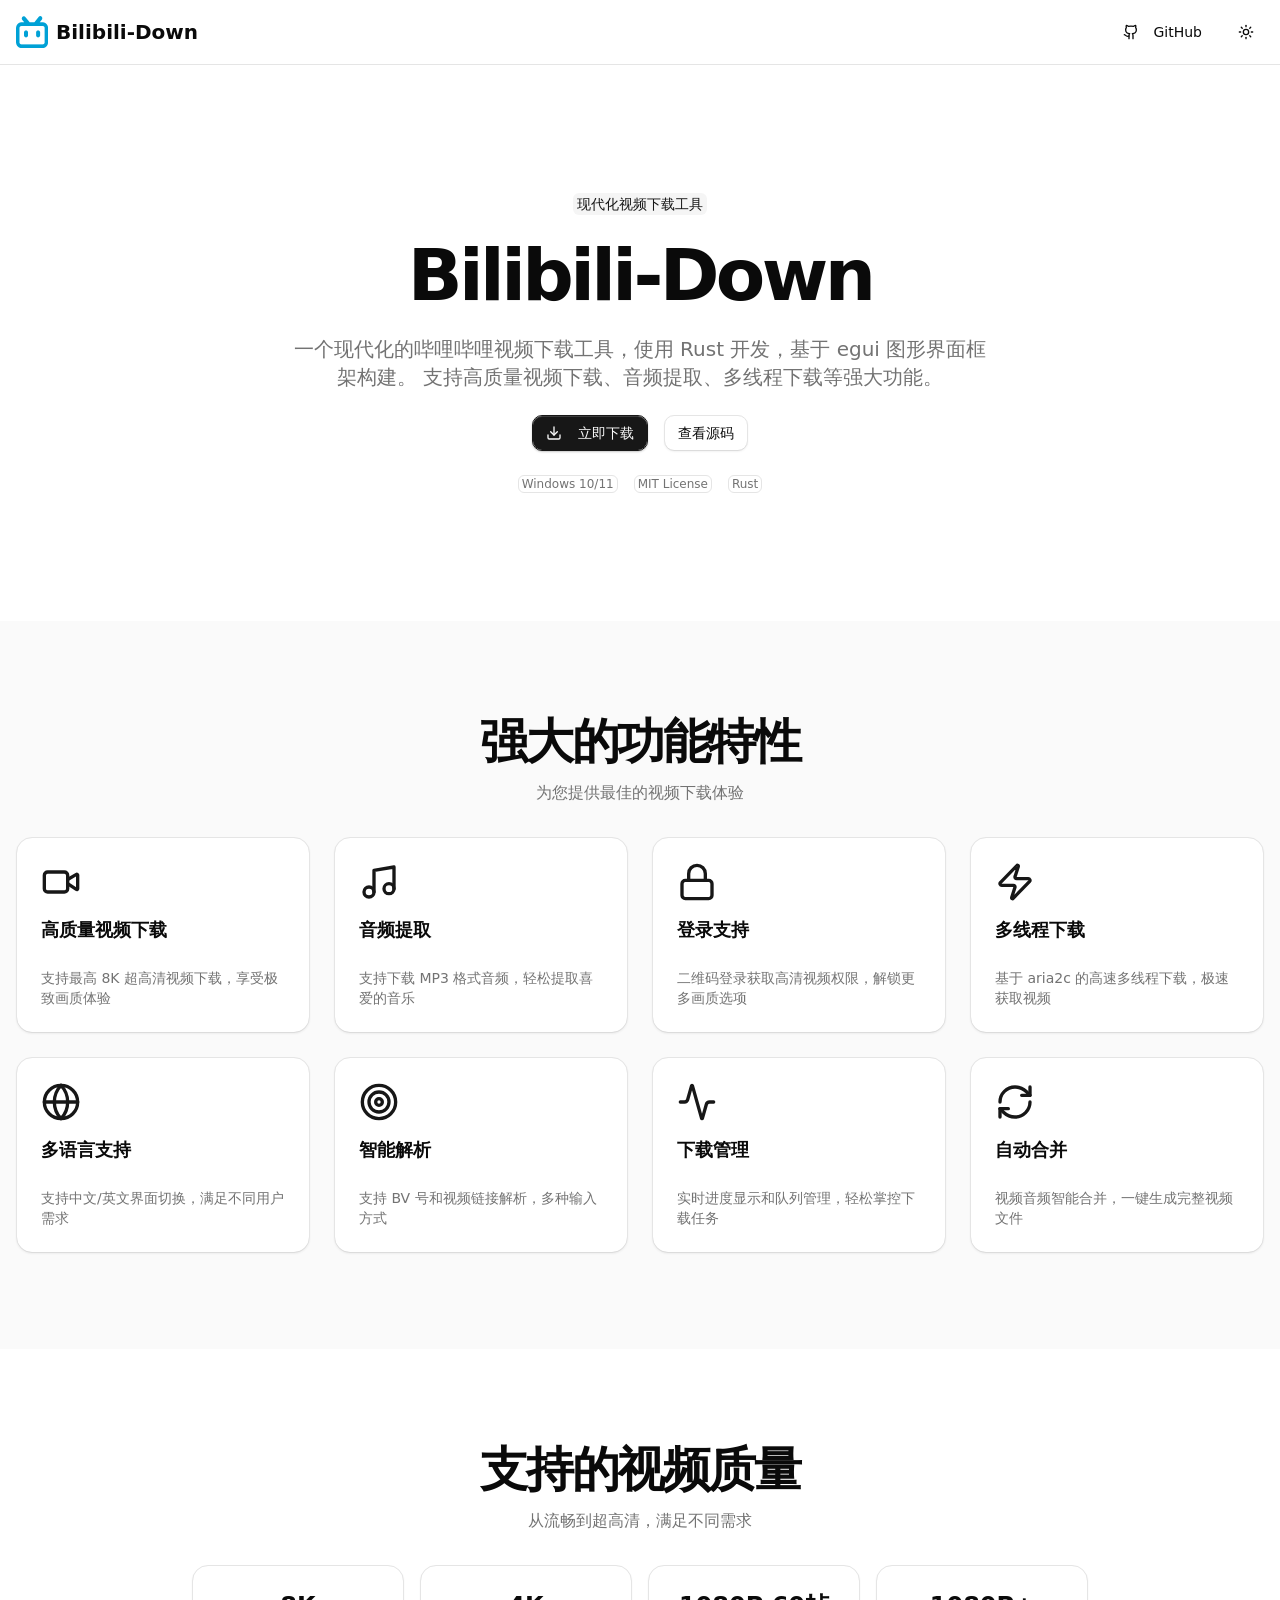
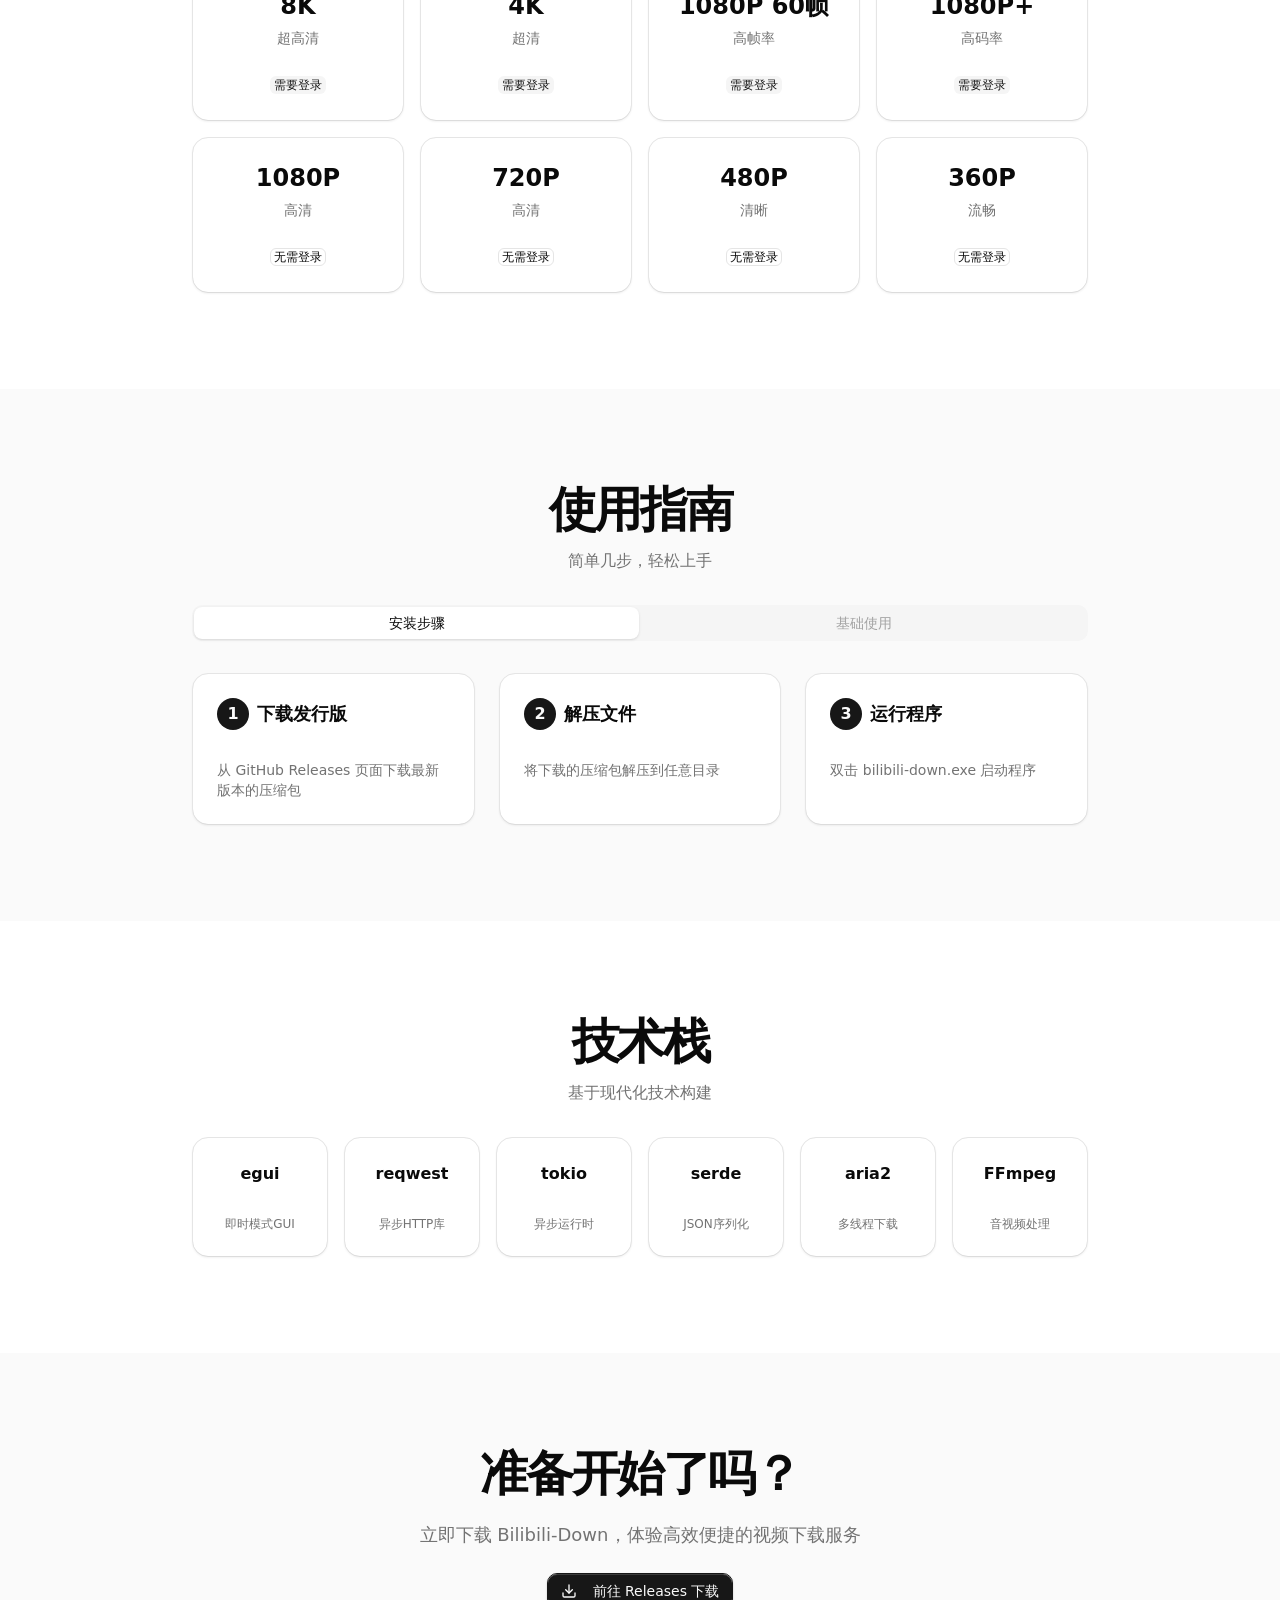
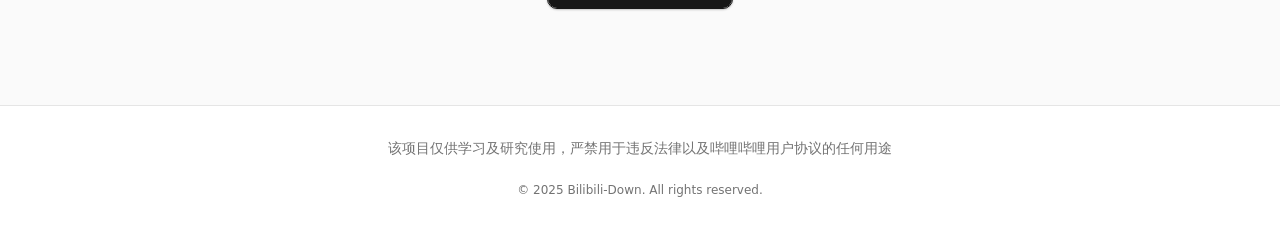
==== commit 3c8e6109: "Add files via upload" ====
--- a/index.html
+++ b/index.html
@@ -1 +1 @@
-<!DOCTYPE html><!--jeQ5gXPqRsi6Fru_9D8Wa--><html lang="zh-CN"><head><meta charSet="utf-8"/><meta name="viewport" content="width=device-width, initial-scale=1"/><link rel="stylesheet" href="/_next/static/chunks/2327552f88a0698f.css" data-precedence="next"/><link rel="preload" as="script" fetchPriority="low" href="/_next/static/chunks/fd5f064b2a3f9309.js"/><script src="/_next/static/chunks/7a31ea272d125c99.js" async=""></script><script src="/_next/static/chunks/42fe645366488e29.js" async=""></script><script src="/_next/static/chunks/e241394cca6a88a3.js" async=""></script><script src="/_next/static/chunks/turbopack-09713bda82b55e93.js" async=""></script><script src="/_next/static/chunks/db96b6f60830f494.js" async=""></script><script src="/_next/static/chunks/ff1a16fafef87110.js" async=""></script><script src="/_next/static/chunks/80e12d8ac6e4a924.js" async=""></script><script src="/_next/static/chunks/4a44e0238b98edfd.js" async=""></script><title>Bilibili-Down - 现代化的哔哩哔哩视频下载工具</title><meta name="description" content="一个现代化的哔哩哔哩视频下载工具，支持高质量视频下载、音频提取、多线程下载等功能。使用 Rust 开发，基于 egui 图形界面框架构建。"/><script src="/_next/static/chunks/a6dad97d9634a72d.js" noModule=""></script></head><body class="antialiased"><div hidden=""><!--$--><!--/$--></div><div class="flex min-h-screen flex-col"><header class="sticky top-0 z-50 w-full border-b border-border bg-background/95 backdrop-blur supports-[backdrop-filter]:bg-background/60"><div class="container mx-auto flex h-16 items-center justify-between px-4"><a class="flex items-center space-x-2" href="/"><img alt="Bilibili-Down Logo" loading="lazy" width="32" height="32" decoding="async" data-nimg="1" style="color:transparent" src="/favicon.png"/><span class="text-xl font-bold">Bilibili-Down</span></a><div class="flex items-center space-x-4"><a href="https://github.com/NORMAL-EX/Bilibili-Down" target="_blank" rel="noopener noreferrer" class="relative shrink-0 cursor-pointer justify-center whitespace-nowrap rounded-lg border bg-clip-padding font-medium text-sm outline-none transition-shadow before:pointer-events-none before:absolute before:inset-0 before:rounded-[calc(var(--radius-lg)-1px)] pointer-coarse:after:absolute pointer-coarse:after:size-full pointer-coarse:after:min-h-11 pointer-coarse:after:min-w-11 focus-visible:ring-2 focus-visible:ring-ring focus-visible:ring-offset-1 focus-visible:ring-offset-background disabled:pointer-events-none disabled:opacity-64 [&amp;_svg:not([class*=&#x27;size-&#x27;])]:size-4 [&amp;_svg]:pointer-events-none [&amp;_svg]:shrink-0 min-h-7 gap-1.5 px-[calc(--spacing(2.5)-1px)] py-[calc(--spacing(1)-1px)] border-transparent hover:bg-accent data-pressed:bg-accent flex items-center space-x-2" data-slot="button"><svg xmlns="http://www.w3.org/2000/svg" width="24" height="24" viewBox="0 0 24 24" fill="none" stroke="currentColor" stroke-width="2" stroke-linecap="round" stroke-linejoin="round" class="lucide lucide-github h-5 w-5" aria-hidden="true"><path d="M15 22v-4a4.8 4.8 0 0 0-1-3.5c3 0 6-2 6-5.5.08-1.25-.27-2.48-1-3.5.28-1.15.28-2.35 0-3.5 0 0-1 0-3 1.5-2.64-.5-5.36-.5-8 0C6 2 5 2 5 2c-.3 1.15-.3 2.35 0 3.5A5.403 5.403 0 0 0 4 9c0 3.5 3 5.5 6 5.5-.39.49-.68 1.05-.85 1.65-.17.6-.22 1.23-.15 1.85v4"></path><path d="M9 18c-4.51 2-5-2-7-2"></path></svg><span class="hidden sm:inline">GitHub</span></a><button type="button" class="relative inline-flex shrink-0 cursor-pointer items-center justify-center whitespace-nowrap rounded-lg border bg-clip-padding font-medium text-sm outline-none transition-shadow before:pointer-events-none before:absolute before:inset-0 before:rounded-[calc(var(--radius-lg)-1px)] pointer-coarse:after:absolute pointer-coarse:after:size-full pointer-coarse:after:min-h-11 pointer-coarse:after:min-w-11 focus-visible:ring-2 focus-visible:ring-ring focus-visible:ring-offset-1 focus-visible:ring-offset-background disabled:pointer-events-none disabled:opacity-64 [&amp;_svg:not([class*=&#x27;size-&#x27;])]:size-4 [&amp;_svg]:pointer-events-none [&amp;_svg]:shrink-0 min-h-7 gap-1.5 px-[calc(--spacing(2.5)-1px)] py-[calc(--spacing(1)-1px)] border-transparent hover:bg-accent data-pressed:bg-accent" data-slot="button" aria-label="Toggle theme"><svg xmlns="http://www.w3.org/2000/svg" width="24" height="24" viewBox="0 0 24 24" fill="none" stroke="currentColor" stroke-width="2" stroke-linecap="round" stroke-linejoin="round" class="lucide lucide-sun h-5 w-5" aria-hidden="true"><circle cx="12" cy="12" r="4"></circle><path d="M12 2v2"></path><path d="M12 20v2"></path><path d="m4.93 4.93 1.41 1.41"></path><path d="m17.66 17.66 1.41 1.41"></path><path d="M2 12h2"></path><path d="M20 12h2"></path><path d="m6.34 17.66-1.41 1.41"></path><path d="m19.07 4.93-1.41 1.41"></path></svg></button></div></div></header><main class="flex-1"><section class="w-full py-12 md:py-24 lg:py-32"><div class="container mx-auto px-4"><div class="flex flex-col items-center space-y-6 text-center"><span class="relative inline-flex shrink-0 items-center justify-center gap-1 whitespace-nowrap rounded-sm border border-transparent font-medium outline-none transition-shadow focus-visible:ring-2 focus-visible:ring-ring focus-visible:ring-offset-1 focus-visible:ring-offset-background disabled:pointer-events-none disabled:opacity-64 [&amp;_svg:not([class*=&#x27;size-&#x27;])]:size-3 [&amp;_svg]:pointer-events-none [&amp;_svg]:shrink-0 [button,a&amp;]:cursor-pointer [button,a&amp;]:pointer-coarse:after:absolute [button,a&amp;]:pointer-coarse:after:size-full [button,a&amp;]:pointer-coarse:after:min-h-11 [button,a&amp;]:pointer-coarse:after:min-w-11 px-[calc(--spacing(1)-1px)] bg-secondary text-secondary-foreground [button,a&amp;]:hover:bg-secondary/90 text-sm" data-slot="badge">现代化视频下载工具</span><h1 class="text-4xl font-bold tracking-tighter sm:text-5xl md:text-6xl lg:text-7xl">Bilibili-Down</h1><p class="max-w-[700px] text-lg text-muted-foreground md:text-xl">一个现代化的哔哩哔哩视频下载工具，使用 Rust 开发，基于 egui 图形界面框架构建。 支持高质量视频下载、音频提取、多线程下载等强大功能。</p><div class="flex flex-col gap-4 sm:flex-row"><a href="https://github.com/NORMAL-EX/Bilibili-Down/releases" target="_blank" rel="noopener noreferrer" class="relative inline-flex shrink-0 cursor-pointer items-center justify-center gap-2 whitespace-nowrap rounded-lg border bg-clip-padding font-medium text-sm outline-none transition-shadow before:pointer-events-none before:absolute before:inset-0 before:rounded-[calc(var(--radius-lg)-1px)] pointer-coarse:after:absolute pointer-coarse:after:size-full pointer-coarse:after:min-h-11 pointer-coarse:after:min-w-11 focus-visible:ring-2 focus-visible:ring-ring focus-visible:ring-offset-1 focus-visible:ring-offset-background disabled:pointer-events-none disabled:opacity-64 [&amp;_svg:not([class*=&#x27;size-&#x27;])]:size-4 [&amp;_svg]:pointer-events-none [&amp;_svg]:shrink-0 min-h-9 px-[calc(--spacing(3.5)-1px)] py-[calc(--spacing(2)-1px)] not-disabled:inset-shadow-[0_1px_--theme(--color-white/16%)] border-primary bg-primary text-primary-foreground shadow-primary/24 shadow-xs hover:bg-primary/90 [&amp;:is(:active,[data-pressed])]:inset-shadow-[0_1px_--theme(--color-black/8%)] [&amp;:is(:disabled,:active,[data-pressed])]:shadow-none" data-slot="button"><svg xmlns="http://www.w3.org/2000/svg" width="24" height="24" viewBox="0 0 24 24" fill="none" stroke="currentColor" stroke-width="2" stroke-linecap="round" stroke-linejoin="round" class="lucide lucide-download mr-2 h-5 w-5" aria-hidden="true"><path d="M12 15V3"></path><path d="M21 15v4a2 2 0 0 1-2 2H5a2 2 0 0 1-2-2v-4"></path><path d="m7 10 5 5 5-5"></path></svg>立即下载</a><a href="https://github.com/NORMAL-EX/Bilibili-Down" target="_blank" rel="noopener noreferrer" class="relative inline-flex shrink-0 cursor-pointer items-center justify-center gap-2 whitespace-nowrap rounded-lg border bg-clip-padding font-medium text-sm outline-none transition-shadow before:pointer-events-none before:absolute before:inset-0 before:rounded-[calc(var(--radius-lg)-1px)] pointer-coarse:after:absolute pointer-coarse:after:size-full pointer-coarse:after:min-h-11 pointer-coarse:after:min-w-11 focus-visible:ring-2 focus-visible:ring-ring focus-visible:ring-offset-1 focus-visible:ring-offset-background disabled:pointer-events-none disabled:opacity-64 [&amp;_svg:not([class*=&#x27;size-&#x27;])]:size-4 [&amp;_svg]:pointer-events-none [&amp;_svg]:shrink-0 min-h-9 px-[calc(--spacing(3.5)-1px)] py-[calc(--spacing(2)-1px)] border-border bg-background shadow-xs not-disabled:not-active:not-data-pressed:before:shadow-[0_1px_--theme(--color-black/4%)] dark:bg-input/32 dark:not-in-data-[slot=group]:bg-clip-border dark:not-disabled:before:shadow-[0_-1px_--theme(--color-white/4%)] dark:not-disabled:not-active:not-data-pressed:before:shadow-[0_-1px_--theme(--color-white/8%)] [&amp;:is(:disabled,:active,[data-pressed])]:shadow-none [&amp;:is(:hover,[data-pressed])]:bg-accent/50 dark:[&amp;:is(:hover,[data-pressed])]:bg-input/64" data-slot="button">查看源码</a></div><div class="flex flex-wrap items-center justify-center gap-4 text-sm text-muted-foreground"><span class="relative inline-flex shrink-0 items-center justify-center gap-1 whitespace-nowrap rounded-sm border font-medium outline-none transition-shadow focus-visible:ring-2 focus-visible:ring-ring focus-visible:ring-offset-1 focus-visible:ring-offset-background disabled:pointer-events-none disabled:opacity-64 [&amp;_svg:not([class*=&#x27;size-&#x27;])]:size-3 [&amp;_svg]:pointer-events-none [&amp;_svg]:shrink-0 [button,a&amp;]:cursor-pointer [button,a&amp;]:pointer-coarse:after:absolute [button,a&amp;]:pointer-coarse:after:size-full [button,a&amp;]:pointer-coarse:after:min-h-11 [button,a&amp;]:pointer-coarse:after:min-w-11 px-[calc(--spacing(1)-1px)] text-xs border-border bg-transparent dark:bg-input/32 [button,a&amp;]:hover:bg-accent/50 dark:[button,a&amp;]:hover:bg-input/48" data-slot="badge">Windows 10/11</span><span class="relative inline-flex shrink-0 items-center justify-center gap-1 whitespace-nowrap rounded-sm border font-medium outline-none transition-shadow focus-visible:ring-2 focus-visible:ring-ring focus-visible:ring-offset-1 focus-visible:ring-offset-background disabled:pointer-events-none disabled:opacity-64 [&amp;_svg:not([class*=&#x27;size-&#x27;])]:size-3 [&amp;_svg]:pointer-events-none [&amp;_svg]:shrink-0 [button,a&amp;]:cursor-pointer [button,a&amp;]:pointer-coarse:after:absolute [button,a&amp;]:pointer-coarse:after:size-full [button,a&amp;]:pointer-coarse:after:min-h-11 [button,a&amp;]:pointer-coarse:after:min-w-11 px-[calc(--spacing(1)-1px)] text-xs border-border bg-transparent dark:bg-input/32 [button,a&amp;]:hover:bg-accent/50 dark:[button,a&amp;]:hover:bg-input/48" data-slot="badge">MIT License</span><span class="relative inline-flex shrink-0 items-center justify-center gap-1 whitespace-nowrap rounded-sm border font-medium outline-none transition-shadow focus-visible:ring-2 focus-visible:ring-ring focus-visible:ring-offset-1 focus-visible:ring-offset-background disabled:pointer-events-none disabled:opacity-64 [&amp;_svg:not([class*=&#x27;size-&#x27;])]:size-3 [&amp;_svg]:pointer-events-none [&amp;_svg]:shrink-0 [button,a&amp;]:cursor-pointer [button,a&amp;]:pointer-coarse:after:absolute [button,a&amp;]:pointer-coarse:after:size-full [button,a&amp;]:pointer-coarse:after:min-h-11 [button,a&amp;]:pointer-coarse:after:min-w-11 px-[calc(--spacing(1)-1px)] text-xs border-border bg-transparent dark:bg-input/32 [button,a&amp;]:hover:bg-accent/50 dark:[button,a&amp;]:hover:bg-input/48" data-slot="badge">Rust</span></div></div></div></section><section class="w-full bg-muted/50 py-12 md:py-24"><div class="container mx-auto px-4"><div class="flex flex-col items-center space-y-8"><div class="text-center"><h2 class="text-3xl font-bold tracking-tighter sm:text-4xl md:text-5xl">强大的功能特性</h2><p class="mt-4 text-muted-foreground">为您提供最佳的视频下载体验</p></div><div class="grid gap-6 sm:grid-cols-2 lg:grid-cols-4"><div class="relative flex flex-col gap-6 rounded-2xl border bg-card bg-clip-padding py-6 text-card-foreground shadow-xs before:pointer-events-none before:absolute before:inset-0 before:rounded-[calc(var(--radius-2xl)-1px)] before:shadow-[0_1px_--theme(--color-black/4%)] dark:bg-clip-border dark:before:shadow-[0_-1px_--theme(--color-white/8%)]" data-slot="card"><div class="@container/card-header grid auto-rows-min grid-rows-[auto_auto] items-start gap-1.5 px-6 has-data-[slot=card-action]:grid-cols-[1fr_auto] [.border-b]:pb-6" data-slot="card-header"><svg xmlns="http://www.w3.org/2000/svg" width="24" height="24" viewBox="0 0 24 24" fill="none" stroke="currentColor" stroke-width="2" stroke-linecap="round" stroke-linejoin="round" class="lucide lucide-video h-10 w-10 mb-2 text-primary" aria-hidden="true"><path d="m16 13 5.223 3.482a.5.5 0 0 0 .777-.416V7.87a.5.5 0 0 0-.752-.432L16 10.5"></path><rect x="2" y="6" width="14" height="12" rx="2"></rect></svg><div class="font-semibold text-lg" data-slot="card-title">高质量视频下载</div></div><div class="px-6" data-slot="card-content"><div class="text-muted-foreground text-sm" data-slot="card-description">支持最高 8K 超高清视频下载，享受极致画质体验</div></div></div><div class="relative flex flex-col gap-6 rounded-2xl border bg-card bg-clip-padding py-6 text-card-foreground shadow-xs before:pointer-events-none before:absolute before:inset-0 before:rounded-[calc(var(--radius-2xl)-1px)] before:shadow-[0_1px_--theme(--color-black/4%)] dark:bg-clip-border dark:before:shadow-[0_-1px_--theme(--color-white/8%)]" data-slot="card"><div class="@container/card-header grid auto-rows-min grid-rows-[auto_auto] items-start gap-1.5 px-6 has-data-[slot=card-action]:grid-cols-[1fr_auto] [.border-b]:pb-6" data-slot="card-header"><svg xmlns="http://www.w3.org/2000/svg" width="24" height="24" viewBox="0 0 24 24" fill="none" stroke="currentColor" stroke-width="2" stroke-linecap="round" stroke-linejoin="round" class="lucide lucide-music h-10 w-10 mb-2 text-primary" aria-hidden="true"><path d="M9 18V5l12-2v13"></path><circle cx="6" cy="18" r="3"></circle><circle cx="18" cy="16" r="3"></circle></svg><div class="font-semibold text-lg" data-slot="card-title">音频提取</div></div><div class="px-6" data-slot="card-content"><div class="text-muted-foreground text-sm" data-slot="card-description">支持下载 MP3 格式音频，轻松提取喜爱的音乐</div></div></div><div class="relative flex flex-col gap-6 rounded-2xl border bg-card bg-clip-padding py-6 text-card-foreground shadow-xs before:pointer-events-none before:absolute before:inset-0 before:rounded-[calc(var(--radius-2xl)-1px)] before:shadow-[0_1px_--theme(--color-black/4%)] dark:bg-clip-border dark:before:shadow-[0_-1px_--theme(--color-white/8%)]" data-slot="card"><div class="@container/card-header grid auto-rows-min grid-rows-[auto_auto] items-start gap-1.5 px-6 has-data-[slot=card-action]:grid-cols-[1fr_auto] [.border-b]:pb-6" data-slot="card-header"><svg xmlns="http://www.w3.org/2000/svg" width="24" height="24" viewBox="0 0 24 24" fill="none" stroke="currentColor" stroke-width="2" stroke-linecap="round" stroke-linejoin="round" class="lucide lucide-lock h-10 w-10 mb-2 text-primary" aria-hidden="true"><rect width="18" height="11" x="3" y="11" rx="2" ry="2"></rect><path d="M7 11V7a5 5 0 0 1 10 0v4"></path></svg><div class="font-semibold text-lg" data-slot="card-title">登录支持</div></div><div class="px-6" data-slot="card-content"><div class="text-muted-foreground text-sm" data-slot="card-description">二维码登录获取高清视频权限，解锁更多画质选项</div></div></div><div class="relative flex flex-col gap-6 rounded-2xl border bg-card bg-clip-padding py-6 text-card-foreground shadow-xs before:pointer-events-none before:absolute before:inset-0 before:rounded-[calc(var(--radius-2xl)-1px)] before:shadow-[0_1px_--theme(--color-black/4%)] dark:bg-clip-border dark:before:shadow-[0_-1px_--theme(--color-white/8%)]" data-slot="card"><div class="@container/card-header grid auto-rows-min grid-rows-[auto_auto] items-start gap-1.5 px-6 has-data-[slot=card-action]:grid-cols-[1fr_auto] [.border-b]:pb-6" data-slot="card-header"><svg xmlns="http://www.w3.org/2000/svg" width="24" height="24" viewBox="0 0 24 24" fill="none" stroke="currentColor" stroke-width="2" stroke-linecap="round" stroke-linejoin="round" class="lucide lucide-zap h-10 w-10 mb-2 text-primary" aria-hidden="true"><path d="M4 14a1 1 0 0 1-.78-1.63l9.9-10.2a.5.5 0 0 1 .86.46l-1.92 6.02A1 1 0 0 0 13 10h7a1 1 0 0 1 .78 1.63l-9.9 10.2a.5.5 0 0 1-.86-.46l1.92-6.02A1 1 0 0 0 11 14z"></path></svg><div class="font-semibold text-lg" data-slot="card-title">多线程下载</div></div><div class="px-6" data-slot="card-content"><div class="text-muted-foreground text-sm" data-slot="card-description">基于 aria2c 的高速多线程下载，极速获取视频</div></div></div><div class="relative flex flex-col gap-6 rounded-2xl border bg-card bg-clip-padding py-6 text-card-foreground shadow-xs before:pointer-events-none before:absolute before:inset-0 before:rounded-[calc(var(--radius-2xl)-1px)] before:shadow-[0_1px_--theme(--color-black/4%)] dark:bg-clip-border dark:before:shadow-[0_-1px_--theme(--color-white/8%)]" data-slot="card"><div class="@container/card-header grid auto-rows-min grid-rows-[auto_auto] items-start gap-1.5 px-6 has-data-[slot=card-action]:grid-cols-[1fr_auto] [.border-b]:pb-6" data-slot="card-header"><svg xmlns="http://www.w3.org/2000/svg" width="24" height="24" viewBox="0 0 24 24" fill="none" stroke="currentColor" stroke-width="2" stroke-linecap="round" stroke-linejoin="round" class="lucide lucide-globe h-10 w-10 mb-2 text-primary" aria-hidden="true"><circle cx="12" cy="12" r="10"></circle><path d="M12 2a14.5 14.5 0 0 0 0 20 14.5 14.5 0 0 0 0-20"></path><path d="M2 12h20"></path></svg><div class="font-semibold text-lg" data-slot="card-title">多语言支持</div></div><div class="px-6" data-slot="card-content"><div class="text-muted-foreground text-sm" data-slot="card-description">支持中文/英文界面切换，满足不同用户需求</div></div></div><div class="relative flex flex-col gap-6 rounded-2xl border bg-card bg-clip-padding py-6 text-card-foreground shadow-xs before:pointer-events-none before:absolute before:inset-0 before:rounded-[calc(var(--radius-2xl)-1px)] before:shadow-[0_1px_--theme(--color-black/4%)] dark:bg-clip-border dark:before:shadow-[0_-1px_--theme(--color-white/8%)]" data-slot="card"><div class="@container/card-header grid auto-rows-min grid-rows-[auto_auto] items-start gap-1.5 px-6 has-data-[slot=card-action]:grid-cols-[1fr_auto] [.border-b]:pb-6" data-slot="card-header"><svg xmlns="http://www.w3.org/2000/svg" width="24" height="24" viewBox="0 0 24 24" fill="none" stroke="currentColor" stroke-width="2" stroke-linecap="round" stroke-linejoin="round" class="lucide lucide-target h-10 w-10 mb-2 text-primary" aria-hidden="true"><circle cx="12" cy="12" r="10"></circle><circle cx="12" cy="12" r="6"></circle><circle cx="12" cy="12" r="2"></circle></svg><div class="font-semibold text-lg" data-slot="card-title">智能解析</div></div><div class="px-6" data-slot="card-content"><div class="text-muted-foreground text-sm" data-slot="card-description">支持 BV 号和视频链接解析，多种输入方式</div></div></div><div class="relative flex flex-col gap-6 rounded-2xl border bg-card bg-clip-padding py-6 text-card-foreground shadow-xs before:pointer-events-none before:absolute before:inset-0 before:rounded-[calc(var(--radius-2xl)-1px)] before:shadow-[0_1px_--theme(--color-black/4%)] dark:bg-clip-border dark:before:shadow-[0_-1px_--theme(--color-white/8%)]" data-slot="card"><div class="@container/card-header grid auto-rows-min grid-rows-[auto_auto] items-start gap-1.5 px-6 has-data-[slot=card-action]:grid-cols-[1fr_auto] [.border-b]:pb-6" data-slot="card-header"><svg xmlns="http://www.w3.org/2000/svg" width="24" height="24" viewBox="0 0 24 24" fill="none" stroke="currentColor" stroke-width="2" stroke-linecap="round" stroke-linejoin="round" class="lucide lucide-activity h-10 w-10 mb-2 text-primary" aria-hidden="true"><path d="M22 12h-2.48a2 2 0 0 0-1.93 1.46l-2.35 8.36a.25.25 0 0 1-.48 0L9.24 2.18a.25.25 0 0 0-.48 0l-2.35 8.36A2 2 0 0 1 4.49 12H2"></path></svg><div class="font-semibold text-lg" data-slot="card-title">下载管理</div></div><div class="px-6" data-slot="card-content"><div class="text-muted-foreground text-sm" data-slot="card-description">实时进度显示和队列管理，轻松掌控下载任务</div></div></div><div class="relative flex flex-col gap-6 rounded-2xl border bg-card bg-clip-padding py-6 text-card-foreground shadow-xs before:pointer-events-none before:absolute before:inset-0 before:rounded-[calc(var(--radius-2xl)-1px)] before:shadow-[0_1px_--theme(--color-black/4%)] dark:bg-clip-border dark:before:shadow-[0_-1px_--theme(--color-white/8%)]" data-slot="card"><div class="@container/card-header grid auto-rows-min grid-rows-[auto_auto] items-start gap-1.5 px-6 has-data-[slot=card-action]:grid-cols-[1fr_auto] [.border-b]:pb-6" data-slot="card-header"><svg xmlns="http://www.w3.org/2000/svg" width="24" height="24" viewBox="0 0 24 24" fill="none" stroke="currentColor" stroke-width="2" stroke-linecap="round" stroke-linejoin="round" class="lucide lucide-refresh-cw h-10 w-10 mb-2 text-primary" aria-hidden="true"><path d="M3 12a9 9 0 0 1 9-9 9.75 9.75 0 0 1 6.74 2.74L21 8"></path><path d="M21 3v5h-5"></path><path d="M21 12a9 9 0 0 1-9 9 9.75 9.75 0 0 1-6.74-2.74L3 16"></path><path d="M8 16H3v5"></path></svg><div class="font-semibold text-lg" data-slot="card-title">自动合并</div></div><div class="px-6" data-slot="card-content"><div class="text-muted-foreground text-sm" data-slot="card-description">视频音频智能合并，一键生成完整视频文件</div></div></div></div></div></div></section><section class="w-full py-12 md:py-24"><div class="container mx-auto px-4"><div class="flex flex-col items-center space-y-8"><div class="text-center"><h2 class="text-3xl font-bold tracking-tighter sm:text-4xl md:text-5xl">支持的视频质量</h2><p class="mt-4 text-muted-foreground">从流畅到超高清，满足不同需求</p></div><div class="w-full max-w-4xl"><div class="grid gap-4 sm:grid-cols-2 md:grid-cols-4"><div class="relative flex flex-col gap-6 rounded-2xl border bg-card bg-clip-padding py-6 text-card-foreground shadow-xs before:pointer-events-none before:absolute before:inset-0 before:rounded-[calc(var(--radius-2xl)-1px)] before:shadow-[0_1px_--theme(--color-black/4%)] dark:bg-clip-border dark:before:shadow-[0_-1px_--theme(--color-white/8%)] text-center" data-slot="card"><div class="@container/card-header grid auto-rows-min grid-rows-[auto_auto] items-start gap-1.5 px-6 has-data-[slot=card-action]:grid-cols-[1fr_auto] [.border-b]:pb-6" data-slot="card-header"><div class="font-semibold text-2xl" data-slot="card-title">8K</div><div class="text-muted-foreground text-sm" data-slot="card-description">超高清</div></div><div class="px-6" data-slot="card-content"><span class="relative inline-flex shrink-0 items-center justify-center gap-1 whitespace-nowrap rounded-sm border border-transparent font-medium outline-none transition-shadow focus-visible:ring-2 focus-visible:ring-ring focus-visible:ring-offset-1 focus-visible:ring-offset-background disabled:pointer-events-none disabled:opacity-64 [&amp;_svg:not([class*=&#x27;size-&#x27;])]:size-3 [&amp;_svg]:pointer-events-none [&amp;_svg]:shrink-0 [button,a&amp;]:cursor-pointer [button,a&amp;]:pointer-coarse:after:absolute [button,a&amp;]:pointer-coarse:after:size-full [button,a&amp;]:pointer-coarse:after:min-h-11 [button,a&amp;]:pointer-coarse:after:min-w-11 px-[calc(--spacing(1)-1px)] text-xs bg-secondary text-secondary-foreground [button,a&amp;]:hover:bg-secondary/90" data-slot="badge">需要登录</span></div></div><div class="relative flex flex-col gap-6 rounded-2xl border bg-card bg-clip-padding py-6 text-card-foreground shadow-xs before:pointer-events-none before:absolute before:inset-0 before:rounded-[calc(var(--radius-2xl)-1px)] before:shadow-[0_1px_--theme(--color-black/4%)] dark:bg-clip-border dark:before:shadow-[0_-1px_--theme(--color-white/8%)] text-center" data-slot="card"><div class="@container/card-header grid auto-rows-min grid-rows-[auto_auto] items-start gap-1.5 px-6 has-data-[slot=card-action]:grid-cols-[1fr_auto] [.border-b]:pb-6" data-slot="card-header"><div class="font-semibold text-2xl" data-slot="card-title">4K</div><div class="text-muted-foreground text-sm" data-slot="card-description">超清</div></div><div class="px-6" data-slot="card-content"><span class="relative inline-flex shrink-0 items-center justify-center gap-1 whitespace-nowrap rounded-sm border border-transparent font-medium outline-none transition-shadow focus-visible:ring-2 focus-visible:ring-ring focus-visible:ring-offset-1 focus-visible:ring-offset-background disabled:pointer-events-none disabled:opacity-64 [&amp;_svg:not([class*=&#x27;size-&#x27;])]:size-3 [&amp;_svg]:pointer-events-none [&amp;_svg]:shrink-0 [button,a&amp;]:cursor-pointer [button,a&amp;]:pointer-coarse:after:absolute [button,a&amp;]:pointer-coarse:after:size-full [button,a&amp;]:pointer-coarse:after:min-h-11 [button,a&amp;]:pointer-coarse:after:min-w-11 px-[calc(--spacing(1)-1px)] text-xs bg-secondary text-secondary-foreground [button,a&amp;]:hover:bg-secondary/90" data-slot="badge">需要登录</span></div></div><div class="relative flex flex-col gap-6 rounded-2xl border bg-card bg-clip-padding py-6 text-card-foreground shadow-xs before:pointer-events-none before:absolute before:inset-0 before:rounded-[calc(var(--radius-2xl)-1px)] before:shadow-[0_1px_--theme(--color-black/4%)] dark:bg-clip-border dark:before:shadow-[0_-1px_--theme(--color-white/8%)] text-center" data-slot="card"><div class="@container/card-header grid auto-rows-min grid-rows-[auto_auto] items-start gap-1.5 px-6 has-data-[slot=card-action]:grid-cols-[1fr_auto] [.border-b]:pb-6" data-slot="card-header"><div class="font-semibold text-2xl" data-slot="card-title">1080P 60帧</div><div class="text-muted-foreground text-sm" data-slot="card-description">高帧率</div></div><div class="px-6" data-slot="card-content"><span class="relative inline-flex shrink-0 items-center justify-center gap-1 whitespace-nowrap rounded-sm border border-transparent font-medium outline-none transition-shadow focus-visible:ring-2 focus-visible:ring-ring focus-visible:ring-offset-1 focus-visible:ring-offset-background disabled:pointer-events-none disabled:opacity-64 [&amp;_svg:not([class*=&#x27;size-&#x27;])]:size-3 [&amp;_svg]:pointer-events-none [&amp;_svg]:shrink-0 [button,a&amp;]:cursor-pointer [button,a&amp;]:pointer-coarse:after:absolute [button,a&amp;]:pointer-coarse:after:size-full [button,a&amp;]:pointer-coarse:after:min-h-11 [button,a&amp;]:pointer-coarse:after:min-w-11 px-[calc(--spacing(1)-1px)] text-xs bg-secondary text-secondary-foreground [button,a&amp;]:hover:bg-secondary/90" data-slot="badge">需要登录</span></div></div><div class="relative flex flex-col gap-6 rounded-2xl border bg-card bg-clip-padding py-6 text-card-foreground shadow-xs before:pointer-events-none before:absolute before:inset-0 before:rounded-[calc(var(--radius-2xl)-1px)] before:shadow-[0_1px_--theme(--color-black/4%)] dark:bg-clip-border dark:before:shadow-[0_-1px_--theme(--color-white/8%)] text-center" data-slot="card"><div class="@container/card-header grid auto-rows-min grid-rows-[auto_auto] items-start gap-1.5 px-6 has-data-[slot=card-action]:grid-cols-[1fr_auto] [.border-b]:pb-6" data-slot="card-header"><div class="font-semibold text-2xl" data-slot="card-title">1080P+</div><div class="text-muted-foreground text-sm" data-slot="card-description">高码率</div></div><div class="px-6" data-slot="card-content"><span class="relative inline-flex shrink-0 items-center justify-center gap-1 whitespace-nowrap rounded-sm border border-transparent font-medium outline-none transition-shadow focus-visible:ring-2 focus-visible:ring-ring focus-visible:ring-offset-1 focus-visible:ring-offset-background disabled:pointer-events-none disabled:opacity-64 [&amp;_svg:not([class*=&#x27;size-&#x27;])]:size-3 [&amp;_svg]:pointer-events-none [&amp;_svg]:shrink-0 [button,a&amp;]:cursor-pointer [button,a&amp;]:pointer-coarse:after:absolute [button,a&amp;]:pointer-coarse:after:size-full [button,a&amp;]:pointer-coarse:after:min-h-11 [button,a&amp;]:pointer-coarse:after:min-w-11 px-[calc(--spacing(1)-1px)] text-xs bg-secondary text-secondary-foreground [button,a&amp;]:hover:bg-secondary/90" data-slot="badge">需要登录</span></div></div><div class="relative flex flex-col gap-6 rounded-2xl border bg-card bg-clip-padding py-6 text-card-foreground shadow-xs before:pointer-events-none before:absolute before:inset-0 before:rounded-[calc(var(--radius-2xl)-1px)] before:shadow-[0_1px_--theme(--color-black/4%)] dark:bg-clip-border dark:before:shadow-[0_-1px_--theme(--color-white/8%)] text-center" data-slot="card"><div class="@container/card-header grid auto-rows-min grid-rows-[auto_auto] items-start gap-1.5 px-6 has-data-[slot=card-action]:grid-cols-[1fr_auto] [.border-b]:pb-6" data-slot="card-header"><div class="font-semibold text-2xl" data-slot="card-title">1080P</div><div class="text-muted-foreground text-sm" data-slot="card-description">高清</div></div><div class="px-6" data-slot="card-content"><span class="relative inline-flex shrink-0 items-center justify-center gap-1 whitespace-nowrap rounded-sm border border-transparent font-medium outline-none transition-shadow focus-visible:ring-2 focus-visible:ring-ring focus-visible:ring-offset-1 focus-visible:ring-offset-background disabled:pointer-events-none disabled:opacity-64 [&amp;_svg:not([class*=&#x27;size-&#x27;])]:size-3 [&amp;_svg]:pointer-events-none [&amp;_svg]:shrink-0 [button,a&amp;]:cursor-pointer [button,a&amp;]:pointer-coarse:after:absolute [button,a&amp;]:pointer-coarse:after:size-full [button,a&amp;]:pointer-coarse:after:min-h-11 [button,a&amp;]:pointer-coarse:after:min-w-11 px-[calc(--spacing(1)-1px)] text-xs bg-secondary text-secondary-foreground [button,a&amp;]:hover:bg-secondary/90" data-slot="badge">需要登录</span></div></div><div class="relative flex flex-col gap-6 rounded-2xl border bg-card bg-clip-padding py-6 text-card-foreground shadow-xs before:pointer-events-none before:absolute before:inset-0 before:rounded-[calc(var(--radius-2xl)-1px)] before:shadow-[0_1px_--theme(--color-black/4%)] dark:bg-clip-border dark:before:shadow-[0_-1px_--theme(--color-white/8%)] text-center" data-slot="card"><div class="@container/card-header grid auto-rows-min grid-rows-[auto_auto] items-start gap-1.5 px-6 has-data-[slot=card-action]:grid-cols-[1fr_auto] [.border-b]:pb-6" data-slot="card-header"><div class="font-semibold text-2xl" data-slot="card-title">720P</div><div class="text-muted-foreground text-sm" data-slot="card-description">高清</div></div><div class="px-6" data-slot="card-content"><span class="relative inline-flex shrink-0 items-center justify-center gap-1 whitespace-nowrap rounded-sm border border-transparent font-medium outline-none transition-shadow focus-visible:ring-2 focus-visible:ring-ring focus-visible:ring-offset-1 focus-visible:ring-offset-background disabled:pointer-events-none disabled:opacity-64 [&amp;_svg:not([class*=&#x27;size-&#x27;])]:size-3 [&amp;_svg]:pointer-events-none [&amp;_svg]:shrink-0 [button,a&amp;]:cursor-pointer [button,a&amp;]:pointer-coarse:after:absolute [button,a&amp;]:pointer-coarse:after:size-full [button,a&amp;]:pointer-coarse:after:min-h-11 [button,a&amp;]:pointer-coarse:after:min-w-11 px-[calc(--spacing(1)-1px)] text-xs bg-secondary text-secondary-foreground [button,a&amp;]:hover:bg-secondary/90" data-slot="badge">需要登录</span></div></div><div class="relative flex flex-col gap-6 rounded-2xl border bg-card bg-clip-padding py-6 text-card-foreground shadow-xs before:pointer-events-none before:absolute before:inset-0 before:rounded-[calc(var(--radius-2xl)-1px)] before:shadow-[0_1px_--theme(--color-black/4%)] dark:bg-clip-border dark:before:shadow-[0_-1px_--theme(--color-white/8%)] text-center" data-slot="card"><div class="@container/card-header grid auto-rows-min grid-rows-[auto_auto] items-start gap-1.5 px-6 has-data-[slot=card-action]:grid-cols-[1fr_auto] [.border-b]:pb-6" data-slot="card-header"><div class="font-semibold text-2xl" data-slot="card-title">480P</div><div class="text-muted-foreground text-sm" data-slot="card-description">清晰</div></div><div class="px-6" data-slot="card-content"><span class="relative inline-flex shrink-0 items-center justify-center gap-1 whitespace-nowrap rounded-sm border font-medium outline-none transition-shadow focus-visible:ring-2 focus-visible:ring-ring focus-visible:ring-offset-1 focus-visible:ring-offset-background disabled:pointer-events-none disabled:opacity-64 [&amp;_svg:not([class*=&#x27;size-&#x27;])]:size-3 [&amp;_svg]:pointer-events-none [&amp;_svg]:shrink-0 [button,a&amp;]:cursor-pointer [button,a&amp;]:pointer-coarse:after:absolute [button,a&amp;]:pointer-coarse:after:size-full [button,a&amp;]:pointer-coarse:after:min-h-11 [button,a&amp;]:pointer-coarse:after:min-w-11 px-[calc(--spacing(1)-1px)] text-xs border-border bg-transparent dark:bg-input/32 [button,a&amp;]:hover:bg-accent/50 dark:[button,a&amp;]:hover:bg-input/48" data-slot="badge">无需登录</span></div></div><div class="relative flex flex-col gap-6 rounded-2xl border bg-card bg-clip-padding py-6 text-card-foreground shadow-xs before:pointer-events-none before:absolute before:inset-0 before:rounded-[calc(var(--radius-2xl)-1px)] before:shadow-[0_1px_--theme(--color-black/4%)] dark:bg-clip-border dark:before:shadow-[0_-1px_--theme(--color-white/8%)] text-center" data-slot="card"><div class="@container/card-header grid auto-rows-min grid-rows-[auto_auto] items-start gap-1.5 px-6 has-data-[slot=card-action]:grid-cols-[1fr_auto] [.border-b]:pb-6" data-slot="card-header"><div class="font-semibold text-2xl" data-slot="card-title">360P</div><div class="text-muted-foreground text-sm" data-slot="card-description">流畅</div></div><div class="px-6" data-slot="card-content"><span class="relative inline-flex shrink-0 items-center justify-center gap-1 whitespace-nowrap rounded-sm border font-medium outline-none transition-shadow focus-visible:ring-2 focus-visible:ring-ring focus-visible:ring-offset-1 focus-visible:ring-offset-background disabled:pointer-events-none disabled:opacity-64 [&amp;_svg:not([class*=&#x27;size-&#x27;])]:size-3 [&amp;_svg]:pointer-events-none [&amp;_svg]:shrink-0 [button,a&amp;]:cursor-pointer [button,a&amp;]:pointer-coarse:after:absolute [button,a&amp;]:pointer-coarse:after:size-full [button,a&amp;]:pointer-coarse:after:min-h-11 [button,a&amp;]:pointer-coarse:after:min-w-11 px-[calc(--spacing(1)-1px)] text-xs border-border bg-transparent dark:bg-input/32 [button,a&amp;]:hover:bg-accent/50 dark:[button,a&amp;]:hover:bg-input/48" data-slot="badge">无需登录</span></div></div></div></div></div></div></section><section class="w-full bg-muted/50 py-12 md:py-24"><div class="container mx-auto px-4"><div class="flex flex-col items-center space-y-8"><div class="text-center"><h2 class="text-3xl font-bold tracking-tighter sm:text-4xl md:text-5xl">使用指南</h2><p class="mt-4 text-muted-foreground">简单几步，轻松上手</p></div><div data-orientation="horizontal" data-activation-direction="none" data-slot="tabs" class="flex flex-col gap-2 data-[orientation=vertical]:flex-row w-full max-w-4xl"><div data-orientation="horizontal" data-activation-direction="none" role="tablist" data-slot="tabs-list" class="relative z-0 items-center justify-center gap-x-0.5 data-[orientation=vertical]:flex-col rounded-lg bg-muted p-0.5 text-muted-foreground/64 grid w-full grid-cols-2"><button type="button" data-active="" data-orientation="horizontal" aria-disabled="false" tabindex="-1" role="tab" aria-selected="true" id="base-ui-_R_2miavb_" data-composite-item-active="" data-slot="tabs-trigger" class="flex flex-1 shrink-0 cursor-pointer items-center justify-center whitespace-nowrap rounded-md border border-transparent font-medium text-sm outline-none transition-[color,background-color,box-shadow] focus-visible:ring-2 focus-visible:ring-ring data-disabled:pointer-events-none data-disabled:opacity-64 [&amp;_svg:not([class*=&#x27;size-&#x27;])]:size-4 [&amp;_svg]:pointer-events-none [&amp;_svg]:shrink-0 hover:text-muted-foreground data-active:text-foreground gap-1.5 px-[calc(--spacing(2.5)-1px)] py-[calc(--spacing(1.5)-1px)] data-[orientation=vertical]:w-full data-[orientation=vertical]:justify-start">安装步骤</button><button type="button" data-orientation="horizontal" aria-disabled="false" tabindex="-1" role="tab" aria-selected="false" id="base-ui-_R_4miavb_" data-slot="tabs-trigger" class="flex flex-1 shrink-0 cursor-pointer items-center justify-center whitespace-nowrap rounded-md border border-transparent font-medium text-sm outline-none transition-[color,background-color,box-shadow] focus-visible:ring-2 focus-visible:ring-ring data-disabled:pointer-events-none data-disabled:opacity-64 [&amp;_svg:not([class*=&#x27;size-&#x27;])]:size-4 [&amp;_svg]:pointer-events-none [&amp;_svg]:shrink-0 hover:text-muted-foreground data-active:text-foreground gap-1.5 px-[calc(--spacing(2.5)-1px)] py-[calc(--spacing(1.5)-1px)] data-[orientation=vertical]:w-full data-[orientation=vertical]:justify-start">基础使用</button><span data-orientation="horizontal" data-activation-direction="none" role="presentation" hidden="" data-slot="tab-indicator" class="-translate-y-(--active-tab-bottom) absolute bottom-0 left-0 h-(--active-tab-height) w-(--active-tab-width) translate-x-(--active-tab-left) transition-[width,translate] duration-200 ease-in-out -z-1 rounded-md bg-background shadow-sm dark:bg-accent"></span></div><div data-orientation="horizontal" data-activation-direction="none" id="base-ui-_R_aiavb_" role="tabpanel" tabindex="0" data-index="-1" data-slot="tabs-content" class="flex-1 outline-none mt-6"><div class="grid gap-6 md:grid-cols-3"><div class="relative flex flex-col gap-6 rounded-2xl border bg-card bg-clip-padding py-6 text-card-foreground shadow-xs before:pointer-events-none before:absolute before:inset-0 before:rounded-[calc(var(--radius-2xl)-1px)] before:shadow-[0_1px_--theme(--color-black/4%)] dark:bg-clip-border dark:before:shadow-[0_-1px_--theme(--color-white/8%)]" data-slot="card"><div class="@container/card-header grid auto-rows-min grid-rows-[auto_auto] items-start gap-1.5 px-6 has-data-[slot=card-action]:grid-cols-[1fr_auto] [.border-b]:pb-6" data-slot="card-header"><div class="flex items-center space-x-2"><div class="flex h-8 w-8 items-center justify-center rounded-full bg-primary text-primary-foreground font-bold">1</div><div class="font-semibold text-lg" data-slot="card-title">下载发行版</div></div></div><div class="px-6" data-slot="card-content"><div class="text-muted-foreground text-sm" data-slot="card-description">从 GitHub Releases 页面下载最新版本的压缩包</div></div></div><div class="relative flex flex-col gap-6 rounded-2xl border bg-card bg-clip-padding py-6 text-card-foreground shadow-xs before:pointer-events-none before:absolute before:inset-0 before:rounded-[calc(var(--radius-2xl)-1px)] before:shadow-[0_1px_--theme(--color-black/4%)] dark:bg-clip-border dark:before:shadow-[0_-1px_--theme(--color-white/8%)]" data-slot="card"><div class="@container/card-header grid auto-rows-min grid-rows-[auto_auto] items-start gap-1.5 px-6 has-data-[slot=card-action]:grid-cols-[1fr_auto] [.border-b]:pb-6" data-slot="card-header"><div class="flex items-center space-x-2"><div class="flex h-8 w-8 items-center justify-center rounded-full bg-primary text-primary-foreground font-bold">2</div><div class="font-semibold text-lg" data-slot="card-title">解压文件</div></div></div><div class="px-6" data-slot="card-content"><div class="text-muted-foreground text-sm" data-slot="card-description">将下载的压缩包解压到任意目录</div></div></div><div class="relative flex flex-col gap-6 rounded-2xl border bg-card bg-clip-padding py-6 text-card-foreground shadow-xs before:pointer-events-none before:absolute before:inset-0 before:rounded-[calc(var(--radius-2xl)-1px)] before:shadow-[0_1px_--theme(--color-black/4%)] dark:bg-clip-border dark:before:shadow-[0_-1px_--theme(--color-white/8%)]" data-slot="card"><div class="@container/card-header grid auto-rows-min grid-rows-[auto_auto] items-start gap-1.5 px-6 has-data-[slot=card-action]:grid-cols-[1fr_auto] [.border-b]:pb-6" data-slot="card-header"><div class="flex items-center space-x-2"><div class="flex h-8 w-8 items-center justify-center rounded-full bg-primary text-primary-foreground font-bold">3</div><div class="font-semibold text-lg" data-slot="card-title">运行程序</div></div></div><div class="px-6" data-slot="card-content"><div class="text-muted-foreground text-sm" data-slot="card-description">双击 bilibili-down.exe 启动程序</div></div></div></div></div><div data-hidden="" data-orientation="horizontal" data-activation-direction="none" hidden="" id="base-ui-_R_eiavb_" role="tabpanel" tabindex="-1" data-index="-1" data-slot="tabs-content" class="flex-1 outline-none mt-6"></div></div></div></div></section><section class="w-full py-12 md:py-24"><div class="container mx-auto px-4"><div class="flex flex-col items-center space-y-8"><div class="text-center"><h2 class="text-3xl font-bold tracking-tighter sm:text-4xl md:text-5xl">技术栈</h2><p class="mt-4 text-muted-foreground">基于现代化技术构建</p></div><div class="grid gap-4 sm:grid-cols-2 md:grid-cols-3 lg:grid-cols-6 w-full max-w-4xl"><div class="relative flex flex-col gap-6 rounded-2xl border bg-card bg-clip-padding py-6 text-card-foreground shadow-xs before:pointer-events-none before:absolute before:inset-0 before:rounded-[calc(var(--radius-2xl)-1px)] before:shadow-[0_1px_--theme(--color-black/4%)] dark:bg-clip-border dark:before:shadow-[0_-1px_--theme(--color-white/8%)] text-center" data-slot="card"><div class="@container/card-header grid auto-rows-min grid-rows-[auto_auto] items-start gap-1.5 px-6 has-data-[slot=card-action]:grid-cols-[1fr_auto] [.border-b]:pb-6" data-slot="card-header"><div class="font-semibold text-base" data-slot="card-title">egui</div></div><div class="px-6" data-slot="card-content"><div class="text-muted-foreground text-xs" data-slot="card-description">即时模式GUI</div></div></div><div class="relative flex flex-col gap-6 rounded-2xl border bg-card bg-clip-padding py-6 text-card-foreground shadow-xs before:pointer-events-none before:absolute before:inset-0 before:rounded-[calc(var(--radius-2xl)-1px)] before:shadow-[0_1px_--theme(--color-black/4%)] dark:bg-clip-border dark:before:shadow-[0_-1px_--theme(--color-white/8%)] text-center" data-slot="card"><div class="@container/card-header grid auto-rows-min grid-rows-[auto_auto] items-start gap-1.5 px-6 has-data-[slot=card-action]:grid-cols-[1fr_auto] [.border-b]:pb-6" data-slot="card-header"><div class="font-semibold text-base" data-slot="card-title">reqwest</div></div><div class="px-6" data-slot="card-content"><div class="text-muted-foreground text-xs" data-slot="card-description">异步HTTP库</div></div></div><div class="relative flex flex-col gap-6 rounded-2xl border bg-card bg-clip-padding py-6 text-card-foreground shadow-xs before:pointer-events-none before:absolute before:inset-0 before:rounded-[calc(var(--radius-2xl)-1px)] before:shadow-[0_1px_--theme(--color-black/4%)] dark:bg-clip-border dark:before:shadow-[0_-1px_--theme(--color-white/8%)] text-center" data-slot="card"><div class="@container/card-header grid auto-rows-min grid-rows-[auto_auto] items-start gap-1.5 px-6 has-data-[slot=card-action]:grid-cols-[1fr_auto] [.border-b]:pb-6" data-slot="card-header"><div class="font-semibold text-base" data-slot="card-title">tokio</div></div><div class="px-6" data-slot="card-content"><div class="text-muted-foreground text-xs" data-slot="card-description">异步运行时</div></div></div><div class="relative flex flex-col gap-6 rounded-2xl border bg-card bg-clip-padding py-6 text-card-foreground shadow-xs before:pointer-events-none before:absolute before:inset-0 before:rounded-[calc(var(--radius-2xl)-1px)] before:shadow-[0_1px_--theme(--color-black/4%)] dark:bg-clip-border dark:before:shadow-[0_-1px_--theme(--color-white/8%)] text-center" data-slot="card"><div class="@container/card-header grid auto-rows-min grid-rows-[auto_auto] items-start gap-1.5 px-6 has-data-[slot=card-action]:grid-cols-[1fr_auto] [.border-b]:pb-6" data-slot="card-header"><div class="font-semibold text-base" data-slot="card-title">serde</div></div><div class="px-6" data-slot="card-content"><div class="text-muted-foreground text-xs" data-slot="card-description">JSON序列化</div></div></div><div class="relative flex flex-col gap-6 rounded-2xl border bg-card bg-clip-padding py-6 text-card-foreground shadow-xs before:pointer-events-none before:absolute before:inset-0 before:rounded-[calc(var(--radius-2xl)-1px)] before:shadow-[0_1px_--theme(--color-black/4%)] dark:bg-clip-border dark:before:shadow-[0_-1px_--theme(--color-white/8%)] text-center" data-slot="card"><div class="@container/card-header grid auto-rows-min grid-rows-[auto_auto] items-start gap-1.5 px-6 has-data-[slot=card-action]:grid-cols-[1fr_auto] [.border-b]:pb-6" data-slot="card-header"><div class="font-semibold text-base" data-slot="card-title">aria2</div></div><div class="px-6" data-slot="card-content"><div class="text-muted-foreground text-xs" data-slot="card-description">多线程下载</div></div></div><div class="relative flex flex-col gap-6 rounded-2xl border bg-card bg-clip-padding py-6 text-card-foreground shadow-xs before:pointer-events-none before:absolute before:inset-0 before:rounded-[calc(var(--radius-2xl)-1px)] before:shadow-[0_1px_--theme(--color-black/4%)] dark:bg-clip-border dark:before:shadow-[0_-1px_--theme(--color-white/8%)] text-center" data-slot="card"><div class="@container/card-header grid auto-rows-min grid-rows-[auto_auto] items-start gap-1.5 px-6 has-data-[slot=card-action]:grid-cols-[1fr_auto] [.border-b]:pb-6" data-slot="card-header"><div class="font-semibold text-base" data-slot="card-title">FFmpeg</div></div><div class="px-6" data-slot="card-content"><div class="text-muted-foreground text-xs" data-slot="card-description">音视频处理</div></div></div></div></div></div></section><section class="w-full bg-muted/50 py-12 md:py-24"><div class="container mx-auto px-4"><div class="flex flex-col items-center space-y-6 text-center"><h2 class="text-3xl font-bold tracking-tighter sm:text-4xl md:text-5xl">准备开始了吗？</h2><p class="max-w-[600px] text-muted-foreground md:text-lg">立即下载 Bilibili-Down，体验高效便捷的视频下载服务</p><a href="https://github.com/NORMAL-EX/Bilibili-Down/releases" target="_blank" rel="noopener noreferrer" class="relative inline-flex shrink-0 cursor-pointer items-center justify-center gap-2 whitespace-nowrap rounded-lg border bg-clip-padding font-medium text-sm outline-none transition-shadow before:pointer-events-none before:absolute before:inset-0 before:rounded-[calc(var(--radius-lg)-1px)] pointer-coarse:after:absolute pointer-coarse:after:size-full pointer-coarse:after:min-h-11 pointer-coarse:after:min-w-11 focus-visible:ring-2 focus-visible:ring-ring focus-visible:ring-offset-1 focus-visible:ring-offset-background disabled:pointer-events-none disabled:opacity-64 [&amp;_svg:not([class*=&#x27;size-&#x27;])]:size-4 [&amp;_svg]:pointer-events-none [&amp;_svg]:shrink-0 min-h-9 px-[calc(--spacing(3.5)-1px)] py-[calc(--spacing(2)-1px)] not-disabled:inset-shadow-[0_1px_--theme(--color-white/16%)] border-primary bg-primary text-primary-foreground shadow-primary/24 shadow-xs hover:bg-primary/90 [&amp;:is(:active,[data-pressed])]:inset-shadow-[0_1px_--theme(--color-black/8%)] [&amp;:is(:disabled,:active,[data-pressed])]:shadow-none" data-slot="button"><svg xmlns="http://www.w3.org/2000/svg" width="24" height="24" viewBox="0 0 24 24" fill="none" stroke="currentColor" stroke-width="2" stroke-linecap="round" stroke-linejoin="round" class="lucide lucide-download mr-2 h-5 w-5" aria-hidden="true"><path d="M12 15V3"></path><path d="M21 15v4a2 2 0 0 1-2 2H5a2 2 0 0 1-2-2v-4"></path><path d="m7 10 5 5 5-5"></path></svg>前往 Releases 下载</a></div></div></section></main><footer class="w-full border-t border-border bg-background"><div class="container mx-auto px-4 py-8"><div class="flex flex-col items-center justify-center space-y-4 text-center"><div class="text-sm text-muted-foreground"><p class="mb-2">该项目仅供学习及研究使用，严禁用于违反法律以及哔哩哔哩用户协议的任何用途</p></div><div class="text-xs text-muted-foreground">© <!-- -->2025<!-- --> Bilibili-Down. All rights reserved.</div></div></div></footer></div><!--$--><!--/$--><script src="/_next/static/chunks/fd5f064b2a3f9309.js" id="_R_" async=""></script><script>(self.__next_f=self.__next_f||[]).push([0])</script><script>self.__next_f.push([1,"1:\"$Sreact.fragment\"\n2:I[89554,[\"/_next/static/chunks/db96b6f60830f494.js\"],\"ThemeProvider\"]\n3:I[39756,[\"/_next/static/chunks/ff1a16fafef87110.js\",\"/_next/static/chunks/80e12d8ac6e4a924.js\"],\"default\"]\n4:I[37457,[\"/_next/static/chunks/ff1a16fafef87110.js\",\"/_next/static/chunks/80e12d8ac6e4a924.js\"],\"default\"]\n5:I[13293,[\"/_next/static/chunks/db96b6f60830f494.js\",\"/_next/static/chunks/ff1a16fafef87110.js\",\"/_next/static/chunks/4a44e0238b98edfd.js\"],\"Header\"]\n13:I[68027,[\"/_next/static/chunks/ff1a16fafef87110.js\",\"/_next/static/chunks/80e12d8ac6e4a924.js\"],\"default\"]\n:HL[\"/_next/static/chunks/2327552f88a0698f.css\",\"style\"]\n"])</script><script>self.__next_f.push([1,"0:{\"P\":null,\"b\":\"jeQ5gXPqRsi6Fru-9D8Wa\",\"c\":[\"\",\"\"],\"q\":\"\",\"i\":false,\"f\":[[[\"\",{\"children\":[\"__PAGE__\",{}]},\"$undefined\",\"$undefined\",true],[[\"$\",\"$1\",\"c\",{\"children\":[[[\"$\",\"link\",\"0\",{\"rel\":\"stylesheet\",\"href\":\"/_next/static/chunks/2327552f88a0698f.css\",\"precedence\":\"next\",\"crossOrigin\":\"$undefined\",\"nonce\":\"$undefined\"}],[\"$\",\"script\",\"script-0\",{\"src\":\"/_next/static/chunks/db96b6f60830f494.js\",\"async\":true,\"nonce\":\"$undefined\"}]],[\"$\",\"html\",null,{\"lang\":\"zh-CN\",\"suppressHydrationWarning\":true,\"children\":[\"$\",\"body\",null,{\"className\":\"antialiased\",\"children\":[\"$\",\"$L2\",null,{\"defaultTheme\":\"system\",\"children\":[\"$\",\"$L3\",null,{\"parallelRouterKey\":\"children\",\"error\":\"$undefined\",\"errorStyles\":\"$undefined\",\"errorScripts\":\"$undefined\",\"template\":[\"$\",\"$L4\",null,{}],\"templateStyles\":\"$undefined\",\"templateScripts\":\"$undefined\",\"notFound\":[[[\"$\",\"title\",null,{\"children\":\"404: This page could not be found.\"}],[\"$\",\"div\",null,{\"style\":{\"fontFamily\":\"system-ui,\\\"Segoe UI\\\",Roboto,Helvetica,Arial,sans-serif,\\\"Apple Color Emoji\\\",\\\"Segoe UI Emoji\\\"\",\"height\":\"100vh\",\"textAlign\":\"center\",\"display\":\"flex\",\"flexDirection\":\"column\",\"alignItems\":\"center\",\"justifyContent\":\"center\"},\"children\":[\"$\",\"div\",null,{\"children\":[[\"$\",\"style\",null,{\"dangerouslySetInnerHTML\":{\"__html\":\"body{color:#000;background:#fff;margin:0}.next-error-h1{border-right:1px solid rgba(0,0,0,.3)}@media (prefers-color-scheme:dark){body{color:#fff;background:#000}.next-error-h1{border-right:1px solid rgba(255,255,255,.3)}}\"}}],[\"$\",\"h1\",null,{\"className\":\"next-error-h1\",\"style\":{\"display\":\"inline-block\",\"margin\":\"0 20px 0 0\",\"padding\":\"0 23px 0 0\",\"fontSize\":24,\"fontWeight\":500,\"verticalAlign\":\"top\",\"lineHeight\":\"49px\"},\"children\":404}],[\"$\",\"div\",null,{\"style\":{\"display\":\"inline-block\"},\"children\":[\"$\",\"h2\",null,{\"style\":{\"fontSize\":14,\"fontWeight\":400,\"lineHeight\":\"49px\",\"margin\":0},\"children\":\"This page could not be found.\"}]}]]}]}]],[]],\"forbidden\":\"$undefined\",\"unauthorized\":\"$undefined\"}]}]}]}]]}],{\"children\":[[\"$\",\"$1\",\"c\",{\"children\":[[\"$\",\"div\",null,{\"className\":\"flex min-h-screen flex-col\",\"children\":[[\"$\",\"$L5\",null,{}],[\"$\",\"main\",null,{\"className\":\"flex-1\",\"children\":[[\"$\",\"section\",null,{\"className\":\"w-full py-12 md:py-24 lg:py-32\",\"children\":[\"$\",\"div\",null,{\"className\":\"container mx-auto px-4\",\"children\":[\"$\",\"div\",null,{\"className\":\"flex flex-col items-center space-y-6 text-center\",\"children\":[[\"$\",\"span\",null,{\"className\":\"relative inline-flex shrink-0 items-center justify-center gap-1 whitespace-nowrap rounded-sm border border-transparent font-medium outline-none transition-shadow focus-visible:ring-2 focus-visible:ring-ring focus-visible:ring-offset-1 focus-visible:ring-offset-background disabled:pointer-events-none disabled:opacity-64 [\u0026_svg:not([class*='size-'])]:size-3 [\u0026_svg]:pointer-events-none [\u0026_svg]:shrink-0 [button,a\u0026]:cursor-pointer [button,a\u0026]:pointer-coarse:after:absolute [button,a\u0026]:pointer-coarse:after:size-full [button,a\u0026]:pointer-coarse:after:min-h-11 [button,a\u0026]:pointer-coarse:after:min-w-11 px-[calc(--spacing(1)-1px)] bg-secondary text-secondary-foreground [button,a\u0026]:hover:bg-secondary/90 text-sm\",\"data-slot\":\"badge\",\"children\":\"现代化视频下载工具\"}],[\"$\",\"h1\",null,{\"className\":\"text-4xl font-bold tracking-tighter sm:text-5xl md:text-6xl lg:text-7xl\",\"children\":\"Bilibili-Down\"}],[\"$\",\"p\",null,{\"className\":\"max-w-[700px] text-lg text-muted-foreground md:text-xl\",\"children\":\"一个现代化的哔哩哔哩视频下载工具，使用 Rust 开发，基于 egui 图形界面框架构建。 支持高质量视频下载、音频提取、多线程下载等强大功能。\"}],[\"$\",\"div\",null,{\"className\":\"flex flex-col gap-4 sm:flex-row\",\"children\":[[\"$\",\"a\",null,{\"href\":\"https://github.com/NORMAL-EX/Bilibili-Down/releases\",\"target\":\"_blank\",\"rel\":\"noopener noreferrer\",\"className\":\"relative inline-flex shrink-0 cursor-pointer items-center justify-center gap-2 whitespace-nowrap rounded-lg border bg-clip-padding font-medium text-sm outline-none transition-shadow before:pointer-events-none before:absolute before:inset-0 before:rounded-[calc(var(--radius-lg)-1px)] pointer-coarse:after:absolute pointer-coarse:after:size-full pointer-coarse:after:min-h-11 pointer-coarse:after:min-w-11 focus-visible:ring-2 focus-visible:ring-ring focus-visible:ring-offset-1 focus-visible:ring-offset-background disabled:pointer-events-none disabled:opacity-64 [\u0026_svg:not([class*='size-'])]:size-4 [\u0026_svg]:pointer-events-none [\u0026_svg]:shrink-0 min-h-9 px-[calc(--spacing(3.5)-1px)] py-[calc(--spacing(2)-1px)] not-disabled:inset-shadow-[0_1px_--theme(--color-white/16%)] border-primary bg-primary text-primary-foreground shadow-primary/24 shadow-xs hover:bg-primary/90 [\u0026:is(:active,[data-pressed])]:inset-shadow-[0_1px_--theme(--color-black/8%)] [\u0026:is(:disabled,:active,[data-pressed])]:shadow-none\",\"data-slot\":\"button\",\"type\":\"$undefined\",\"children\":[\"$L6\",\"立即下载\"]}],\"$L7\"]}],\"$L8\"]}]}]}],\"$L9\",\"$La\",\"$Lb\",\"$Lc\",\"$Ld\"]}],\"$Le\"]}],[\"$Lf\",\"$L10\"],\"$L11\"]}],{},null,false,false]},null,false,false],\"$L12\",false]],\"m\":\"$undefined\",\"G\":[\"$13\",[]],\"S\":true}\n"])</script><script>self.__next_f.push([1,"23:I[27341,[\"/_next/static/chunks/db96b6f60830f494.js\",\"/_next/static/chunks/ff1a16fafef87110.js\",\"/_next/static/chunks/4a44e0238b98edfd.js\"],\"Tabs\"]\n24:I[27341,[\"/_next/static/chunks/db96b6f60830f494.js\",\"/_next/static/chunks/ff1a16fafef87110.js\",\"/_next/static/chunks/4a44e0238b98edfd.js\"],\"TabsList\"]\n25:I[27341,[\"/_next/static/chunks/db96b6f60830f494.js\",\"/_next/static/chunks/ff1a16fafef87110.js\",\"/_next/static/chunks/4a44e0238b98edfd.js\"],\"TabsTab\"]\n26:I[27341,[\"/_next/static/chunks/db96b6f60830f494.js\",\"/_next/static/chunks/ff1a16fafef87110.js\",\"/_next/static/chunks/4a44e0238b98edfd.js\"],\"TabsPanel\"]\n2e:I[97367,[\"/_next/static/chunks/ff1a16fafef87110.js\",\"/_next/static/chunks/80e12d8ac6e4a924.js\"],\"OutletBoundary\"]\n2f:\"$Sreact.suspense\"\n31:I[97367,[\"/_next/static/chunks/ff1a16fafef87110.js\",\"/_next/static/chunks/80e12d8ac6e4a924.js\"],\"ViewportBoundary\"]\n33:I[97367,[\"/_next/static/chunks/ff1a16fafef87110.js\",\"/_next/static/chunks/80e12d8ac6e4a924.js\"],\"MetadataBoundary\"]\n6:[\"$\",\"svg\",null,{\"ref\":\"$undefined\",\"xmlns\":\"http://www.w3.org/2000/svg\",\"width\":24,\"height\":24,\"viewBox\":\"0 0 24 24\",\"fill\":\"none\",\"stroke\":\"currentColor\",\"strokeWidth\":2,\"strokeLinecap\":\"round\",\"strokeLinejoin\":\"round\",\"className\":\"lucide lucide-download mr-2 h-5 w-5\",\"aria-hidden\":\"true\",\"children\":[[\"$\",\"path\",\"m9g1x1\",{\"d\":\"M12 15V3\"}],[\"$\",\"path\",\"ih7n3h\",{\"d\":\"M21 15v4a2 2 0 0 1-2 2H5a2 2 0 0 1-2-2v-4\"}],[\"$\",\"path\",\"brsn70\",{\"d\":\"m7 10 5 5 5-5\"}],\"$undefined\"]}]\n14:T4b5,relative inline-flex shrink-0 cursor-pointer items-center justify-center gap-2 whitespace-nowrap rounded-lg border bg-clip-padding font-medium text-sm outline-none transition-shadow before:pointer-events-none before:absolute before:inset-0 before:rounded-[calc(var(--radius-lg)-1px)] pointer-coarse:after:absolute pointer-coarse:after:size-full pointer-coarse:after:min-h-11 pointer-coarse:after:min-w-11 focus-visible:ring-2 focus-visible:ring-ring focus-visible:ring-offset-1 focus-visible:ring-offset-background disabled:pointer-events-none disabled:opacity-64 [\u0026_svg:not([class*='size-'])]:size-4 [\u0026_svg]:pointer-events-none [\u0026_svg]:shrink-0 min-h-9 px-[calc(--spacing(3.5)-1px)] py-[calc(--spacing(2)-1px)] border-border bg-background shadow-xs not-disabled:not-active:not-data-pressed:before:shadow-[0_1px_--theme(--color-black/4%)] dark:bg-input/32 dark:not-in-data-[slot=group]:bg-clip-border dark:not-disabled:before:shadow-[0_-1px_--theme(--color-white/4%)] dark:not-disabled:not-active:not-data-pressed:before:shadow-[0_-1px_--theme(--color-white/8%)] [\u0026:is(:disabled,:active,[data-pressed])]:shadow-none [\u0026:is(:hover,[data-pressed])]:bg-accent/50 dark:[\u0026:is(:hover,[data-pressed])]:bg-input/647:[\"$\",\"a\",null,{\"href\":\"https://github.com/NORMAL-EX/Bilibili-Down\",\"target\":\"_blank\",\"rel\":\"noopener noreferrer\",\"className\":\"$14\",\"data-slot\":\"button\",\"type\":\"$undefined\",\"children\":\"查看源码\"}]\n"])</script><script>self.__next_f.push([1,"8:[\"$\",\"div\",null,{\"className\":\"flex flex-wrap items-center justify-center gap-4 text-sm text-muted-foreground\",\"children\":[[\"$\",\"span\",null,{\"className\":\"relative inline-flex shrink-0 items-center justify-center gap-1 whitespace-nowrap rounded-sm border font-medium outline-none transition-shadow focus-visible:ring-2 focus-visible:ring-ring focus-visible:ring-offset-1 focus-visible:ring-offset-background disabled:pointer-events-none disabled:opacity-64 [\u0026_svg:not([class*='size-'])]:size-3 [\u0026_svg]:pointer-events-none [\u0026_svg]:shrink-0 [button,a\u0026]:cursor-pointer [button,a\u0026]:pointer-coarse:after:absolute [button,a\u0026]:pointer-coarse:after:size-full [button,a\u0026]:pointer-coarse:after:min-h-11 [button,a\u0026]:pointer-coarse:after:min-w-11 px-[calc(--spacing(1)-1px)] text-xs border-border bg-transparent dark:bg-input/32 [button,a\u0026]:hover:bg-accent/50 dark:[button,a\u0026]:hover:bg-input/48\",\"data-slot\":\"badge\",\"children\":\"Windows 10/11\"}],[\"$\",\"span\",null,{\"className\":\"relative inline-flex shrink-0 items-center justify-center gap-1 whitespace-nowrap rounded-sm border font-medium outline-none transition-shadow focus-visible:ring-2 focus-visible:ring-ring focus-visible:ring-offset-1 focus-visible:ring-offset-background disabled:pointer-events-none disabled:opacity-64 [\u0026_svg:not([class*='size-'])]:size-3 [\u0026_svg]:pointer-events-none [\u0026_svg]:shrink-0 [button,a\u0026]:cursor-pointer [button,a\u0026]:pointer-coarse:after:absolute [button,a\u0026]:pointer-coarse:after:size-full [button,a\u0026]:pointer-coarse:after:min-h-11 [button,a\u0026]:pointer-coarse:after:min-w-11 px-[calc(--spacing(1)-1px)] text-xs border-border bg-transparent dark:bg-input/32 [button,a\u0026]:hover:bg-accent/50 dark:[button,a\u0026]:hover:bg-input/48\",\"data-slot\":\"badge\",\"children\":\"MIT License\"}],[\"$\",\"span\",null,{\"className\":\"relative inline-flex shrink-0 items-center justify-center gap-1 whitespace-nowrap rounded-sm border font-medium outline-none transition-shadow focus-visible:ring-2 focus-visible:ring-ring focus-visible:ring-offset-1 focus-visible:ring-offset-background disabled:pointer-events-none disabled:opacity-64 [\u0026_svg:not([class*='size-'])]:size-3 [\u0026_svg]:pointer-events-none [\u0026_svg]:shrink-0 [button,a\u0026]:cursor-pointer [button,a\u0026]:pointer-coarse:after:absolute [button,a\u0026]:pointer-coarse:after:size-full [button,a\u0026]:pointer-coarse:after:min-h-11 [button,a\u0026]:pointer-coarse:after:min-w-11 px-[calc(--spacing(1)-1px)] text-xs border-border bg-transparent dark:bg-input/32 [button,a\u0026]:hover:bg-accent/50 dark:[button,a\u0026]:hover:bg-input/48\",\"data-slot\":\"badge\",\"children\":\"Rust\"}]]}]\n"])</script><script>self.__next_f.push([1,"9:[\"$\",\"section\",null,{\"className\":\"w-full bg-muted/50 py-12 md:py-24\",\"children\":[\"$\",\"div\",null,{\"className\":\"container mx-auto px-4\",\"children\":[\"$\",\"div\",null,{\"className\":\"flex flex-col items-center space-y-8\",\"children\":[[\"$\",\"div\",null,{\"className\":\"text-center\",\"children\":[[\"$\",\"h2\",null,{\"className\":\"text-3xl font-bold tracking-tighter sm:text-4xl md:text-5xl\",\"children\":\"强大的功能特性\"}],[\"$\",\"p\",null,{\"className\":\"mt-4 text-muted-foreground\",\"children\":\"为您提供最佳的视频下载体验\"}]]}],[\"$\",\"div\",null,{\"className\":\"grid gap-6 sm:grid-cols-2 lg:grid-cols-4\",\"children\":[[\"$\",\"div\",\"0\",{\"className\":\"relative flex flex-col gap-6 rounded-2xl border bg-card bg-clip-padding py-6 text-card-foreground shadow-xs before:pointer-events-none before:absolute before:inset-0 before:rounded-[calc(var(--radius-2xl)-1px)] before:shadow-[0_1px_--theme(--color-black/4%)] dark:bg-clip-border dark:before:shadow-[0_-1px_--theme(--color-white/8%)]\",\"data-slot\":\"card\",\"children\":[[\"$\",\"div\",null,{\"className\":\"@container/card-header grid auto-rows-min grid-rows-[auto_auto] items-start gap-1.5 px-6 has-data-[slot=card-action]:grid-cols-[1fr_auto] [.border-b]:pb-6\",\"data-slot\":\"card-header\",\"children\":[[\"$\",\"svg\",null,{\"ref\":\"$undefined\",\"xmlns\":\"http://www.w3.org/2000/svg\",\"width\":24,\"height\":24,\"viewBox\":\"0 0 24 24\",\"fill\":\"none\",\"stroke\":\"currentColor\",\"strokeWidth\":2,\"strokeLinecap\":\"round\",\"strokeLinejoin\":\"round\",\"className\":\"lucide lucide-video h-10 w-10 mb-2 text-primary\",\"aria-hidden\":\"true\",\"children\":[[\"$\",\"path\",\"ftymec\",{\"d\":\"m16 13 5.223 3.482a.5.5 0 0 0 .777-.416V7.87a.5.5 0 0 0-.752-.432L16 10.5\"}],[\"$\",\"rect\",\"158x01\",{\"x\":\"2\",\"y\":\"6\",\"width\":\"14\",\"height\":\"12\",\"rx\":\"2\"}],\"$undefined\"]}],[\"$\",\"div\",null,{\"className\":\"font-semibold text-lg\",\"data-slot\":\"card-title\",\"children\":\"高质量视频下载\"}]]}],[\"$\",\"div\",null,{\"className\":\"px-6\",\"data-slot\":\"card-content\",\"children\":[\"$\",\"div\",null,{\"className\":\"text-muted-foreground text-sm\",\"data-slot\":\"card-description\",\"children\":\"支持最高 8K 超高清视频下载，享受极致画质体验\"}]}]]}],[\"$\",\"div\",\"1\",{\"className\":\"relative flex flex-col gap-6 rounded-2xl border bg-card bg-clip-padding py-6 text-card-foreground shadow-xs before:pointer-events-none before:absolute before:inset-0 before:rounded-[calc(var(--radius-2xl)-1px)] before:shadow-[0_1px_--theme(--color-black/4%)] dark:bg-clip-border dark:before:shadow-[0_-1px_--theme(--color-white/8%)]\",\"data-slot\":\"card\",\"children\":[[\"$\",\"div\",null,{\"className\":\"@container/card-header grid auto-rows-min grid-rows-[auto_auto] items-start gap-1.5 px-6 has-data-[slot=card-action]:grid-cols-[1fr_auto] [.border-b]:pb-6\",\"data-slot\":\"card-header\",\"children\":[[\"$\",\"svg\",null,{\"ref\":\"$undefined\",\"xmlns\":\"http://www.w3.org/2000/svg\",\"width\":24,\"height\":24,\"viewBox\":\"0 0 24 24\",\"fill\":\"none\",\"stroke\":\"currentColor\",\"strokeWidth\":2,\"strokeLinecap\":\"round\",\"strokeLinejoin\":\"round\",\"className\":\"lucide lucide-music h-10 w-10 mb-2 text-primary\",\"aria-hidden\":\"true\",\"children\":[[\"$\",\"path\",\"1jmyc2\",{\"d\":\"M9 18V5l12-2v13\"}],[\"$\",\"circle\",\"fqmcym\",{\"cx\":\"6\",\"cy\":\"18\",\"r\":\"3\"}],[\"$\",\"circle\",\"1hluhg\",{\"cx\":\"18\",\"cy\":\"16\",\"r\":\"3\"}],\"$undefined\"]}],[\"$\",\"div\",null,{\"className\":\"font-semibold text-lg\",\"data-slot\":\"card-title\",\"children\":\"音频提取\"}]]}],[\"$\",\"div\",null,{\"className\":\"px-6\",\"data-slot\":\"card-content\",\"children\":[\"$\",\"div\",null,{\"className\":\"text-muted-foreground text-sm\",\"data-slot\":\"card-description\",\"children\":\"支持下载 MP3 格式音频，轻松提取喜爱的音乐\"}]}]]}],[\"$\",\"div\",\"2\",{\"className\":\"relative flex flex-col gap-6 rounded-2xl border bg-card bg-clip-padding py-6 text-card-foreground shadow-xs before:pointer-events-none before:absolute before:inset-0 before:rounded-[calc(var(--radius-2xl)-1px)] before:shadow-[0_1px_--theme(--color-black/4%)] dark:bg-clip-border dark:before:shadow-[0_-1px_--theme(--color-white/8%)]\",\"data-slot\":\"card\",\"children\":[[\"$\",\"div\",null,{\"className\":\"@container/card-header grid auto-rows-min grid-rows-[auto_auto] items-start gap-1.5 px-6 has-data-[slot=card-action]:grid-cols-[1fr_auto] [.border-b]:pb-6\",\"data-slot\":\"card-header\",\"children\":[\"$L15\",\"$L16\"]}],\"$L17\"]}],\"$L18\",\"$L19\",\"$L1a\",\"$L1b\",\"$L1c\"]}]]}]}]}]\n"])</script><script>self.__next_f.push([1,"a:[\"$\",\"section\",null,{\"className\":\"w-full py-12 md:py-24\",\"children\":[\"$\",\"div\",null,{\"className\":\"container mx-auto px-4\",\"children\":[\"$\",\"div\",null,{\"className\":\"flex flex-col items-center space-y-8\",\"children\":[[\"$\",\"div\",null,{\"className\":\"text-center\",\"children\":[[\"$\",\"h2\",null,{\"className\":\"text-3xl font-bold tracking-tighter sm:text-4xl md:text-5xl\",\"children\":\"支持的视频质量\"}],[\"$\",\"p\",null,{\"className\":\"mt-4 text-muted-foreground\",\"children\":\"从流畅到超高清，满足不同需求\"}]]}],[\"$\",\"div\",null,{\"className\":\"w-full max-w-4xl\",\"children\":[\"$\",\"div\",null,{\"className\":\"grid gap-4 sm:grid-cols-2 md:grid-cols-4\",\"children\":[[\"$\",\"div\",\"0\",{\"className\":\"relative flex flex-col gap-6 rounded-2xl border bg-card bg-clip-padding py-6 text-card-foreground shadow-xs before:pointer-events-none before:absolute before:inset-0 before:rounded-[calc(var(--radius-2xl)-1px)] before:shadow-[0_1px_--theme(--color-black/4%)] dark:bg-clip-border dark:before:shadow-[0_-1px_--theme(--color-white/8%)] text-center\",\"data-slot\":\"card\",\"children\":[[\"$\",\"div\",null,{\"className\":\"@container/card-header grid auto-rows-min grid-rows-[auto_auto] items-start gap-1.5 px-6 has-data-[slot=card-action]:grid-cols-[1fr_auto] [.border-b]:pb-6\",\"data-slot\":\"card-header\",\"children\":[[\"$\",\"div\",null,{\"className\":\"font-semibold text-2xl\",\"data-slot\":\"card-title\",\"children\":\"8K\"}],[\"$\",\"div\",null,{\"className\":\"text-muted-foreground text-sm\",\"data-slot\":\"card-description\",\"children\":\"超高清\"}]]}],[\"$\",\"div\",null,{\"className\":\"px-6\",\"data-slot\":\"card-content\",\"children\":[\"$\",\"span\",null,{\"className\":\"relative inline-flex shrink-0 items-center justify-center gap-1 whitespace-nowrap rounded-sm border border-transparent font-medium outline-none transition-shadow focus-visible:ring-2 focus-visible:ring-ring focus-visible:ring-offset-1 focus-visible:ring-offset-background disabled:pointer-events-none disabled:opacity-64 [\u0026_svg:not([class*='size-'])]:size-3 [\u0026_svg]:pointer-events-none [\u0026_svg]:shrink-0 [button,a\u0026]:cursor-pointer [button,a\u0026]:pointer-coarse:after:absolute [button,a\u0026]:pointer-coarse:after:size-full [button,a\u0026]:pointer-coarse:after:min-h-11 [button,a\u0026]:pointer-coarse:after:min-w-11 px-[calc(--spacing(1)-1px)] text-xs bg-secondary text-secondary-foreground [button,a\u0026]:hover:bg-secondary/90\",\"data-slot\":\"badge\",\"children\":\"需要登录\"}]}]]}],[\"$\",\"div\",\"1\",{\"className\":\"relative flex flex-col gap-6 rounded-2xl border bg-card bg-clip-padding py-6 text-card-foreground shadow-xs before:pointer-events-none before:absolute before:inset-0 before:rounded-[calc(var(--radius-2xl)-1px)] before:shadow-[0_1px_--theme(--color-black/4%)] dark:bg-clip-border dark:before:shadow-[0_-1px_--theme(--color-white/8%)] text-center\",\"data-slot\":\"card\",\"children\":[[\"$\",\"div\",null,{\"className\":\"@container/card-header grid auto-rows-min grid-rows-[auto_auto] items-start gap-1.5 px-6 has-data-[slot=card-action]:grid-cols-[1fr_auto] [.border-b]:pb-6\",\"data-slot\":\"card-header\",\"children\":[[\"$\",\"div\",null,{\"className\":\"font-semibold text-2xl\",\"data-slot\":\"card-title\",\"children\":\"4K\"}],[\"$\",\"div\",null,{\"className\":\"text-muted-foreground text-sm\",\"data-slot\":\"card-description\",\"children\":\"超清\"}]]}],[\"$\",\"div\",null,{\"className\":\"px-6\",\"data-slot\":\"card-content\",\"children\":[\"$\",\"span\",null,{\"className\":\"relative inline-flex shrink-0 items-center justify-center gap-1 whitespace-nowrap rounded-sm border border-transparent font-medium outline-none transition-shadow focus-visible:ring-2 focus-visible:ring-ring focus-visible:ring-offset-1 focus-visible:ring-offset-background disabled:pointer-events-none disabled:opacity-64 [\u0026_svg:not([class*='size-'])]:size-3 [\u0026_svg]:pointer-events-none [\u0026_svg]:shrink-0 [button,a\u0026]:cursor-pointer [button,a\u0026]:pointer-coarse:after:absolute [button,a\u0026]:pointer-coarse:after:size-full [button,a\u0026]:pointer-coarse:after:min-h-11 [button,a\u0026]:pointer-coarse:after:min-w-11 px-[calc(--spacing(1)-1px)] text-xs bg-secondary text-secondary-foreground [button,a\u0026]:hover:bg-secondary/90\",\"data-slot\":\"badge\",\"children\":\"需要登录\"}]}]]}],\"$L1d\",\"$L1e\",\"$L1f\",\"$L20\",\"$L21\",\"$L22\"]}]}]]}]}]}]\n"])</script><script>self.__next_f.push([1,"b:[\"$\",\"section\",null,{\"className\":\"w-full bg-muted/50 py-12 md:py-24\",\"children\":[\"$\",\"div\",null,{\"className\":\"container mx-auto px-4\",\"children\":[\"$\",\"div\",null,{\"className\":\"flex flex-col items-center space-y-8\",\"children\":[[\"$\",\"div\",null,{\"className\":\"text-center\",\"children\":[[\"$\",\"h2\",null,{\"className\":\"text-3xl font-bold tracking-tighter sm:text-4xl md:text-5xl\",\"children\":\"使用指南\"}],[\"$\",\"p\",null,{\"className\":\"mt-4 text-muted-foreground\",\"children\":\"简单几步，轻松上手\"}]]}],[\"$\",\"$L23\",null,{\"defaultValue\":\"install\",\"className\":\"w-full max-w-4xl\",\"children\":[[\"$\",\"$L24\",null,{\"className\":\"grid w-full grid-cols-2\",\"children\":[[\"$\",\"$L25\",null,{\"value\":\"install\",\"children\":\"安装步骤\"}],[\"$\",\"$L25\",null,{\"value\":\"usage\",\"children\":\"基础使用\"}]]}],[\"$\",\"$L26\",null,{\"value\":\"install\",\"className\":\"mt-6\",\"children\":[\"$\",\"div\",null,{\"className\":\"grid gap-6 md:grid-cols-3\",\"children\":[[\"$\",\"div\",\"0\",{\"className\":\"relative flex flex-col gap-6 rounded-2xl border bg-card bg-clip-padding py-6 text-card-foreground shadow-xs before:pointer-events-none before:absolute before:inset-0 before:rounded-[calc(var(--radius-2xl)-1px)] before:shadow-[0_1px_--theme(--color-black/4%)] dark:bg-clip-border dark:before:shadow-[0_-1px_--theme(--color-white/8%)]\",\"data-slot\":\"card\",\"children\":[[\"$\",\"div\",null,{\"className\":\"@container/card-header grid auto-rows-min grid-rows-[auto_auto] items-start gap-1.5 px-6 has-data-[slot=card-action]:grid-cols-[1fr_auto] [.border-b]:pb-6\",\"data-slot\":\"card-header\",\"children\":[\"$\",\"div\",null,{\"className\":\"flex items-center space-x-2\",\"children\":[[\"$\",\"div\",null,{\"className\":\"flex h-8 w-8 items-center justify-center rounded-full bg-primary text-primary-foreground font-bold\",\"children\":\"1\"}],[\"$\",\"div\",null,{\"className\":\"font-semibold text-lg\",\"data-slot\":\"card-title\",\"children\":\"下载发行版\"}]]}]}],[\"$\",\"div\",null,{\"className\":\"px-6\",\"data-slot\":\"card-content\",\"children\":[\"$\",\"div\",null,{\"className\":\"text-muted-foreground text-sm\",\"data-slot\":\"card-description\",\"children\":\"从 GitHub Releases 页面下载最新版本的压缩包\"}]}]]}],[\"$\",\"div\",\"1\",{\"className\":\"relative flex flex-col gap-6 rounded-2xl border bg-card bg-clip-padding py-6 text-card-foreground shadow-xs before:pointer-events-none before:absolute before:inset-0 before:rounded-[calc(var(--radius-2xl)-1px)] before:shadow-[0_1px_--theme(--color-black/4%)] dark:bg-clip-border dark:before:shadow-[0_-1px_--theme(--color-white/8%)]\",\"data-slot\":\"card\",\"children\":[[\"$\",\"div\",null,{\"className\":\"@container/card-header grid auto-rows-min grid-rows-[auto_auto] items-start gap-1.5 px-6 has-data-[slot=card-action]:grid-cols-[1fr_auto] [.border-b]:pb-6\",\"data-slot\":\"card-header\",\"children\":[\"$\",\"div\",null,{\"className\":\"flex items-center space-x-2\",\"children\":[[\"$\",\"div\",null,{\"className\":\"flex h-8 w-8 items-center justify-center rounded-full bg-primary text-primary-foreground font-bold\",\"children\":\"2\"}],[\"$\",\"div\",null,{\"className\":\"font-semibold text-lg\",\"data-slot\":\"card-title\",\"children\":\"解压文件\"}]]}]}],[\"$\",\"div\",null,{\"className\":\"px-6\",\"data-slot\":\"card-content\",\"children\":[\"$\",\"div\",null,{\"className\":\"text-muted-foreground text-sm\",\"data-slot\":\"card-description\",\"children\":\"将下载的压缩包解压到任意目录\"}]}]]}],[\"$\",\"div\",\"2\",{\"className\":\"relative flex flex-col gap-6 rounded-2xl border bg-card bg-clip-padding py-6 text-card-foreground shadow-xs before:pointer-events-none before:absolute before:inset-0 before:rounded-[calc(var(--radius-2xl)-1px)] before:shadow-[0_1px_--theme(--color-black/4%)] dark:bg-clip-border dark:before:shadow-[0_-1px_--theme(--color-white/8%)]\",\"data-slot\":\"card\",\"children\":[[\"$\",\"div\",null,{\"className\":\"@container/card-header grid auto-rows-min grid-rows-[auto_auto] items-start gap-1.5 px-6 has-data-[slot=card-action]:grid-cols-[1fr_auto] [.border-b]:pb-6\",\"data-slot\":\"card-header\",\"children\":[\"$\",\"div\",null,{\"className\":\"flex items-center space-x-2\",\"children\":[[\"$\",\"div\",null,{\"className\":\"flex h-8 w-8 items-center justify-center rounded-full bg-primary text-primary-foreground font-bold\",\"children\":\"3\"}],\"$L27\"]}]}],\"$L28\"]}]]}]}],\"$L29\"]}]]}]}]}]\n"])</script><script>self.__next_f.push([1,"c:[\"$\",\"section\",null,{\"className\":\"w-full py-12 md:py-24\",\"children\":[\"$\",\"div\",null,{\"className\":\"container mx-auto px-4\",\"children\":[\"$\",\"div\",null,{\"className\":\"flex flex-col items-center space-y-8\",\"children\":[[\"$\",\"div\",null,{\"className\":\"text-center\",\"children\":[[\"$\",\"h2\",null,{\"className\":\"text-3xl font-bold tracking-tighter sm:text-4xl md:text-5xl\",\"children\":\"技术栈\"}],[\"$\",\"p\",null,{\"className\":\"mt-4 text-muted-foreground\",\"children\":\"基于现代化技术构建\"}]]}],[\"$\",\"div\",null,{\"className\":\"grid gap-4 sm:grid-cols-2 md:grid-cols-3 lg:grid-cols-6 w-full max-w-4xl\",\"children\":[[\"$\",\"div\",\"0\",{\"className\":\"relative flex flex-col gap-6 rounded-2xl border bg-card bg-clip-padding py-6 text-card-foreground shadow-xs before:pointer-events-none before:absolute before:inset-0 before:rounded-[calc(var(--radius-2xl)-1px)] before:shadow-[0_1px_--theme(--color-black/4%)] dark:bg-clip-border dark:before:shadow-[0_-1px_--theme(--color-white/8%)] text-center\",\"data-slot\":\"card\",\"children\":[[\"$\",\"div\",null,{\"className\":\"@container/card-header grid auto-rows-min grid-rows-[auto_auto] items-start gap-1.5 px-6 has-data-[slot=card-action]:grid-cols-[1fr_auto] [.border-b]:pb-6\",\"data-slot\":\"card-header\",\"children\":[\"$\",\"div\",null,{\"className\":\"font-semibold text-base\",\"data-slot\":\"card-title\",\"children\":\"egui\"}]}],[\"$\",\"div\",null,{\"className\":\"px-6\",\"data-slot\":\"card-content\",\"children\":[\"$\",\"div\",null,{\"className\":\"text-muted-foreground text-xs\",\"data-slot\":\"card-description\",\"children\":\"即时模式GUI\"}]}]]}],[\"$\",\"div\",\"1\",{\"className\":\"relative flex flex-col gap-6 rounded-2xl border bg-card bg-clip-padding py-6 text-card-foreground shadow-xs before:pointer-events-none before:absolute before:inset-0 before:rounded-[calc(var(--radius-2xl)-1px)] before:shadow-[0_1px_--theme(--color-black/4%)] dark:bg-clip-border dark:before:shadow-[0_-1px_--theme(--color-white/8%)] text-center\",\"data-slot\":\"card\",\"children\":[[\"$\",\"div\",null,{\"className\":\"@container/card-header grid auto-rows-min grid-rows-[auto_auto] items-start gap-1.5 px-6 has-data-[slot=card-action]:grid-cols-[1fr_auto] [.border-b]:pb-6\",\"data-slot\":\"card-header\",\"children\":[\"$\",\"div\",null,{\"className\":\"font-semibold text-base\",\"data-slot\":\"card-title\",\"children\":\"reqwest\"}]}],[\"$\",\"div\",null,{\"className\":\"px-6\",\"data-slot\":\"card-content\",\"children\":[\"$\",\"div\",null,{\"className\":\"text-muted-foreground text-xs\",\"data-slot\":\"card-description\",\"children\":\"异步HTTP库\"}]}]]}],[\"$\",\"div\",\"2\",{\"className\":\"relative flex flex-col gap-6 rounded-2xl border bg-card bg-clip-padding py-6 text-card-foreground shadow-xs before:pointer-events-none before:absolute before:inset-0 before:rounded-[calc(var(--radius-2xl)-1px)] before:shadow-[0_1px_--theme(--color-black/4%)] dark:bg-clip-border dark:before:shadow-[0_-1px_--theme(--color-white/8%)] text-center\",\"data-slot\":\"card\",\"children\":[[\"$\",\"div\",null,{\"className\":\"@container/card-header grid auto-rows-min grid-rows-[auto_auto] items-start gap-1.5 px-6 has-data-[slot=card-action]:grid-cols-[1fr_auto] [.border-b]:pb-6\",\"data-slot\":\"card-header\",\"children\":[\"$\",\"div\",null,{\"className\":\"font-semibold text-base\",\"data-slot\":\"card-title\",\"children\":\"tokio\"}]}],[\"$\",\"div\",null,{\"className\":\"px-6\",\"data-slot\":\"card-content\",\"children\":[\"$\",\"div\",null,{\"className\":\"text-muted-foreground text-xs\",\"data-slot\":\"card-description\",\"children\":\"异步运行时\"}]}]]}],[\"$\",\"div\",\"3\",{\"className\":\"relative flex flex-col gap-6 rounded-2xl border bg-card bg-clip-padding py-6 text-card-foreground shadow-xs before:pointer-events-none before:absolute before:inset-0 before:rounded-[calc(var(--radius-2xl)-1px)] before:shadow-[0_1px_--theme(--color-black/4%)] dark:bg-clip-border dark:before:shadow-[0_-1px_--theme(--color-white/8%)] text-center\",\"data-slot\":\"card\",\"children\":[[\"$\",\"div\",null,{\"className\":\"@container/card-header grid auto-rows-min grid-rows-[auto_auto] items-start gap-1.5 px-6 has-data-[slot=card-action]:grid-cols-[1fr_auto] [.border-b]:pb-6\",\"data-slot\":\"card-header\",\"children\":\"$L2a\"}],\"$L2b\"]}],\"$L2c\",\"$L2d\"]}]]}]}]}]\n"])</script><script>self.__next_f.push([1,"d:[\"$\",\"section\",null,{\"className\":\"w-full bg-muted/50 py-12 md:py-24\",\"children\":[\"$\",\"div\",null,{\"className\":\"container mx-auto px-4\",\"children\":[\"$\",\"div\",null,{\"className\":\"flex flex-col items-center space-y-6 text-center\",\"children\":[[\"$\",\"h2\",null,{\"className\":\"text-3xl font-bold tracking-tighter sm:text-4xl md:text-5xl\",\"children\":\"准备开始了吗？\"}],[\"$\",\"p\",null,{\"className\":\"max-w-[600px] text-muted-foreground md:text-lg\",\"children\":\"立即下载 Bilibili-Down，体验高效便捷的视频下载服务\"}],[\"$\",\"a\",null,{\"href\":\"https://github.com/NORMAL-EX/Bilibili-Down/releases\",\"target\":\"_blank\",\"rel\":\"noopener noreferrer\",\"className\":\"relative inline-flex shrink-0 cursor-pointer items-center justify-center gap-2 whitespace-nowrap rounded-lg border bg-clip-padding font-medium text-sm outline-none transition-shadow before:pointer-events-none before:absolute before:inset-0 before:rounded-[calc(var(--radius-lg)-1px)] pointer-coarse:after:absolute pointer-coarse:after:size-full pointer-coarse:after:min-h-11 pointer-coarse:after:min-w-11 focus-visible:ring-2 focus-visible:ring-ring focus-visible:ring-offset-1 focus-visible:ring-offset-background disabled:pointer-events-none disabled:opacity-64 [\u0026_svg:not([class*='size-'])]:size-4 [\u0026_svg]:pointer-events-none [\u0026_svg]:shrink-0 min-h-9 px-[calc(--spacing(3.5)-1px)] py-[calc(--spacing(2)-1px)] not-disabled:inset-shadow-[0_1px_--theme(--color-white/16%)] border-primary bg-primary text-primary-foreground shadow-primary/24 shadow-xs hover:bg-primary/90 [\u0026:is(:active,[data-pressed])]:inset-shadow-[0_1px_--theme(--color-black/8%)] [\u0026:is(:disabled,:active,[data-pressed])]:shadow-none\",\"data-slot\":\"button\",\"type\":\"$undefined\",\"children\":[[\"$\",\"svg\",null,{\"ref\":\"$undefined\",\"xmlns\":\"http://www.w3.org/2000/svg\",\"width\":24,\"height\":24,\"viewBox\":\"0 0 24 24\",\"fill\":\"none\",\"stroke\":\"currentColor\",\"strokeWidth\":2,\"strokeLinecap\":\"round\",\"strokeLinejoin\":\"round\",\"className\":\"lucide lucide-download mr-2 h-5 w-5\",\"aria-hidden\":\"true\",\"children\":[[\"$\",\"path\",\"m9g1x1\",{\"d\":\"M12 15V3\"}],[\"$\",\"path\",\"ih7n3h\",{\"d\":\"M21 15v4a2 2 0 0 1-2 2H5a2 2 0 0 1-2-2v-4\"}],[\"$\",\"path\",\"brsn70\",{\"d\":\"m7 10 5 5 5-5\"}],\"$undefined\"]}],\"前往 Releases 下载\"]}]]}]}]}]\n"])</script><script>self.__next_f.push([1,"e:[\"$\",\"footer\",null,{\"className\":\"w-full border-t border-border bg-background\",\"children\":[\"$\",\"div\",null,{\"className\":\"container mx-auto px-4 py-8\",\"children\":[\"$\",\"div\",null,{\"className\":\"flex flex-col items-center justify-center space-y-4 text-center\",\"children\":[[\"$\",\"div\",null,{\"className\":\"text-sm text-muted-foreground\",\"children\":[\"$\",\"p\",null,{\"className\":\"mb-2\",\"children\":\"该项目仅供学习及研究使用，严禁用于违反法律以及哔哩哔哩用户协议的任何用途\"}]}],[\"$\",\"div\",null,{\"className\":\"text-xs text-muted-foreground\",\"children\":[\"© \",2025,\" Bilibili-Down. All rights reserved.\"]}]]}]}]}]\nf:[\"$\",\"script\",\"script-0\",{\"src\":\"/_next/static/chunks/ff1a16fafef87110.js\",\"async\":true,\"nonce\":\"$undefined\"}]\n10:[\"$\",\"script\",\"script-1\",{\"src\":\"/_next/static/chunks/4a44e0238b98edfd.js\",\"async\":true,\"nonce\":\"$undefined\"}]\n11:[\"$\",\"$L2e\",null,{\"children\":[\"$\",\"$2f\",null,{\"name\":\"Next.MetadataOutlet\",\"children\":\"$@30\"}]}]\n12:[\"$\",\"$1\",\"h\",{\"children\":[null,[\"$\",\"$L31\",null,{\"children\":\"$@32\"}],[\"$\",\"div\",null,{\"hidden\":true,\"children\":[\"$\",\"$L33\",null,{\"children\":[\"$\",\"$2f\",null,{\"name\":\"Next.Metadata\",\"children\":\"$@34\"}]}]}],null]}]\n"])</script><script>self.__next_f.push([1,"15:[\"$\",\"svg\",null,{\"ref\":\"$undefined\",\"xmlns\":\"http://www.w3.org/2000/svg\",\"width\":24,\"height\":24,\"viewBox\":\"0 0 24 24\",\"fill\":\"none\",\"stroke\":\"currentColor\",\"strokeWidth\":2,\"strokeLinecap\":\"round\",\"strokeLinejoin\":\"round\",\"className\":\"lucide lucide-lock h-10 w-10 mb-2 text-primary\",\"aria-hidden\":\"true\",\"children\":[[\"$\",\"rect\",\"1w4ew1\",{\"width\":\"18\",\"height\":\"11\",\"x\":\"3\",\"y\":\"11\",\"rx\":\"2\",\"ry\":\"2\"}],[\"$\",\"path\",\"fwvmzm\",{\"d\":\"M7 11V7a5 5 0 0 1 10 0v4\"}],\"$undefined\"]}]\n16:[\"$\",\"div\",null,{\"className\":\"font-semibold text-lg\",\"data-slot\":\"card-title\",\"children\":\"登录支持\"}]\n17:[\"$\",\"div\",null,{\"className\":\"px-6\",\"data-slot\":\"card-content\",\"children\":[\"$\",\"div\",null,{\"className\":\"text-muted-foreground text-sm\",\"data-slot\":\"card-description\",\"children\":\"二维码登录获取高清视频权限，解锁更多画质选项\"}]}]\n"])</script><script>self.__next_f.push([1,"18:[\"$\",\"div\",\"3\",{\"className\":\"relative flex flex-col gap-6 rounded-2xl border bg-card bg-clip-padding py-6 text-card-foreground shadow-xs before:pointer-events-none before:absolute before:inset-0 before:rounded-[calc(var(--radius-2xl)-1px)] before:shadow-[0_1px_--theme(--color-black/4%)] dark:bg-clip-border dark:before:shadow-[0_-1px_--theme(--color-white/8%)]\",\"data-slot\":\"card\",\"children\":[[\"$\",\"div\",null,{\"className\":\"@container/card-header grid auto-rows-min grid-rows-[auto_auto] items-start gap-1.5 px-6 has-data-[slot=card-action]:grid-cols-[1fr_auto] [.border-b]:pb-6\",\"data-slot\":\"card-header\",\"children\":[[\"$\",\"svg\",null,{\"ref\":\"$undefined\",\"xmlns\":\"http://www.w3.org/2000/svg\",\"width\":24,\"height\":24,\"viewBox\":\"0 0 24 24\",\"fill\":\"none\",\"stroke\":\"currentColor\",\"strokeWidth\":2,\"strokeLinecap\":\"round\",\"strokeLinejoin\":\"round\",\"className\":\"lucide lucide-zap h-10 w-10 mb-2 text-primary\",\"aria-hidden\":\"true\",\"children\":[[\"$\",\"path\",\"1xq2db\",{\"d\":\"M4 14a1 1 0 0 1-.78-1.63l9.9-10.2a.5.5 0 0 1 .86.46l-1.92 6.02A1 1 0 0 0 13 10h7a1 1 0 0 1 .78 1.63l-9.9 10.2a.5.5 0 0 1-.86-.46l1.92-6.02A1 1 0 0 0 11 14z\"}],\"$undefined\"]}],[\"$\",\"div\",null,{\"className\":\"font-semibold text-lg\",\"data-slot\":\"card-title\",\"children\":\"多线程下载\"}]]}],[\"$\",\"div\",null,{\"className\":\"px-6\",\"data-slot\":\"card-content\",\"children\":[\"$\",\"div\",null,{\"className\":\"text-muted-foreground text-sm\",\"data-slot\":\"card-description\",\"children\":\"基于 aria2c 的高速多线程下载，极速获取视频\"}]}]]}]\n"])</script><script>self.__next_f.push([1,"19:[\"$\",\"div\",\"4\",{\"className\":\"relative flex flex-col gap-6 rounded-2xl border bg-card bg-clip-padding py-6 text-card-foreground shadow-xs before:pointer-events-none before:absolute before:inset-0 before:rounded-[calc(var(--radius-2xl)-1px)] before:shadow-[0_1px_--theme(--color-black/4%)] dark:bg-clip-border dark:before:shadow-[0_-1px_--theme(--color-white/8%)]\",\"data-slot\":\"card\",\"children\":[[\"$\",\"div\",null,{\"className\":\"@container/card-header grid auto-rows-min grid-rows-[auto_auto] items-start gap-1.5 px-6 has-data-[slot=card-action]:grid-cols-[1fr_auto] [.border-b]:pb-6\",\"data-slot\":\"card-header\",\"children\":[[\"$\",\"svg\",null,{\"ref\":\"$undefined\",\"xmlns\":\"http://www.w3.org/2000/svg\",\"width\":24,\"height\":24,\"viewBox\":\"0 0 24 24\",\"fill\":\"none\",\"stroke\":\"currentColor\",\"strokeWidth\":2,\"strokeLinecap\":\"round\",\"strokeLinejoin\":\"round\",\"className\":\"lucide lucide-globe h-10 w-10 mb-2 text-primary\",\"aria-hidden\":\"true\",\"children\":[[\"$\",\"circle\",\"1mglay\",{\"cx\":\"12\",\"cy\":\"12\",\"r\":\"10\"}],[\"$\",\"path\",\"13o1zl\",{\"d\":\"M12 2a14.5 14.5 0 0 0 0 20 14.5 14.5 0 0 0 0-20\"}],[\"$\",\"path\",\"9i4pu4\",{\"d\":\"M2 12h20\"}],\"$undefined\"]}],[\"$\",\"div\",null,{\"className\":\"font-semibold text-lg\",\"data-slot\":\"card-title\",\"children\":\"多语言支持\"}]]}],[\"$\",\"div\",null,{\"className\":\"px-6\",\"data-slot\":\"card-content\",\"children\":[\"$\",\"div\",null,{\"className\":\"text-muted-foreground text-sm\",\"data-slot\":\"card-description\",\"children\":\"支持中文/英文界面切换，满足不同用户需求\"}]}]]}]\n"])</script><script>self.__next_f.push([1,"1a:[\"$\",\"div\",\"5\",{\"className\":\"relative flex flex-col gap-6 rounded-2xl border bg-card bg-clip-padding py-6 text-card-foreground shadow-xs before:pointer-events-none before:absolute before:inset-0 before:rounded-[calc(var(--radius-2xl)-1px)] before:shadow-[0_1px_--theme(--color-black/4%)] dark:bg-clip-border dark:before:shadow-[0_-1px_--theme(--color-white/8%)]\",\"data-slot\":\"card\",\"children\":[[\"$\",\"div\",null,{\"className\":\"@container/card-header grid auto-rows-min grid-rows-[auto_auto] items-start gap-1.5 px-6 has-data-[slot=card-action]:grid-cols-[1fr_auto] [.border-b]:pb-6\",\"data-slot\":\"card-header\",\"children\":[[\"$\",\"svg\",null,{\"ref\":\"$undefined\",\"xmlns\":\"http://www.w3.org/2000/svg\",\"width\":24,\"height\":24,\"viewBox\":\"0 0 24 24\",\"fill\":\"none\",\"stroke\":\"currentColor\",\"strokeWidth\":2,\"strokeLinecap\":\"round\",\"strokeLinejoin\":\"round\",\"className\":\"lucide lucide-target h-10 w-10 mb-2 text-primary\",\"aria-hidden\":\"true\",\"children\":[[\"$\",\"circle\",\"1mglay\",{\"cx\":\"12\",\"cy\":\"12\",\"r\":\"10\"}],[\"$\",\"circle\",\"1vlfrh\",{\"cx\":\"12\",\"cy\":\"12\",\"r\":\"6\"}],[\"$\",\"circle\",\"1c9p78\",{\"cx\":\"12\",\"cy\":\"12\",\"r\":\"2\"}],\"$undefined\"]}],[\"$\",\"div\",null,{\"className\":\"font-semibold text-lg\",\"data-slot\":\"card-title\",\"children\":\"智能解析\"}]]}],[\"$\",\"div\",null,{\"className\":\"px-6\",\"data-slot\":\"card-content\",\"children\":[\"$\",\"div\",null,{\"className\":\"text-muted-foreground text-sm\",\"data-slot\":\"card-description\",\"children\":\"支持 BV 号和视频链接解析，多种输入方式\"}]}]]}]\n"])</script><script>self.__next_f.push([1,"1b:[\"$\",\"div\",\"6\",{\"className\":\"relative flex flex-col gap-6 rounded-2xl border bg-card bg-clip-padding py-6 text-card-foreground shadow-xs before:pointer-events-none before:absolute before:inset-0 before:rounded-[calc(var(--radius-2xl)-1px)] before:shadow-[0_1px_--theme(--color-black/4%)] dark:bg-clip-border dark:before:shadow-[0_-1px_--theme(--color-white/8%)]\",\"data-slot\":\"card\",\"children\":[[\"$\",\"div\",null,{\"className\":\"@container/card-header grid auto-rows-min grid-rows-[auto_auto] items-start gap-1.5 px-6 has-data-[slot=card-action]:grid-cols-[1fr_auto] [.border-b]:pb-6\",\"data-slot\":\"card-header\",\"children\":[[\"$\",\"svg\",null,{\"ref\":\"$undefined\",\"xmlns\":\"http://www.w3.org/2000/svg\",\"width\":24,\"height\":24,\"viewBox\":\"0 0 24 24\",\"fill\":\"none\",\"stroke\":\"currentColor\",\"strokeWidth\":2,\"strokeLinecap\":\"round\",\"strokeLinejoin\":\"round\",\"className\":\"lucide lucide-activity h-10 w-10 mb-2 text-primary\",\"aria-hidden\":\"true\",\"children\":[[\"$\",\"path\",\"169zse\",{\"d\":\"M22 12h-2.48a2 2 0 0 0-1.93 1.46l-2.35 8.36a.25.25 0 0 1-.48 0L9.24 2.18a.25.25 0 0 0-.48 0l-2.35 8.36A2 2 0 0 1 4.49 12H2\"}],\"$undefined\"]}],[\"$\",\"div\",null,{\"className\":\"font-semibold text-lg\",\"data-slot\":\"card-title\",\"children\":\"下载管理\"}]]}],[\"$\",\"div\",null,{\"className\":\"px-6\",\"data-slot\":\"card-content\",\"children\":[\"$\",\"div\",null,{\"className\":\"text-muted-foreground text-sm\",\"data-slot\":\"card-description\",\"children\":\"实时进度显示和队列管理，轻松掌控下载任务\"}]}]]}]\n"])</script><script>self.__next_f.push([1,"1c:[\"$\",\"div\",\"7\",{\"className\":\"relative flex flex-col gap-6 rounded-2xl border bg-card bg-clip-padding py-6 text-card-foreground shadow-xs before:pointer-events-none before:absolute before:inset-0 before:rounded-[calc(var(--radius-2xl)-1px)] before:shadow-[0_1px_--theme(--color-black/4%)] dark:bg-clip-border dark:before:shadow-[0_-1px_--theme(--color-white/8%)]\",\"data-slot\":\"card\",\"children\":[[\"$\",\"div\",null,{\"className\":\"@container/card-header grid auto-rows-min grid-rows-[auto_auto] items-start gap-1.5 px-6 has-data-[slot=card-action]:grid-cols-[1fr_auto] [.border-b]:pb-6\",\"data-slot\":\"card-header\",\"children\":[[\"$\",\"svg\",null,{\"ref\":\"$undefined\",\"xmlns\":\"http://www.w3.org/2000/svg\",\"width\":24,\"height\":24,\"viewBox\":\"0 0 24 24\",\"fill\":\"none\",\"stroke\":\"currentColor\",\"strokeWidth\":2,\"strokeLinecap\":\"round\",\"strokeLinejoin\":\"round\",\"className\":\"lucide lucide-refresh-cw h-10 w-10 mb-2 text-primary\",\"aria-hidden\":\"true\",\"children\":[[\"$\",\"path\",\"v9h5vc\",{\"d\":\"M3 12a9 9 0 0 1 9-9 9.75 9.75 0 0 1 6.74 2.74L21 8\"}],[\"$\",\"path\",\"1q7to0\",{\"d\":\"M21 3v5h-5\"}],[\"$\",\"path\",\"3uifl3\",{\"d\":\"M21 12a9 9 0 0 1-9 9 9.75 9.75 0 0 1-6.74-2.74L3 16\"}],[\"$\",\"path\",\"1cv678\",{\"d\":\"M8 16H3v5\"}],\"$undefined\"]}],[\"$\",\"div\",null,{\"className\":\"font-semibold text-lg\",\"data-slot\":\"card-title\",\"children\":\"自动合并\"}]]}],[\"$\",\"div\",null,{\"className\":\"px-6\",\"data-slot\":\"card-content\",\"children\":[\"$\",\"div\",null,{\"className\":\"text-muted-foreground text-sm\",\"data-slot\":\"card-description\",\"children\":\"视频音频智能合并，一键生成完整视频文件\"}]}]]}]\n"])</script><script>self.__next_f.push([1,"1d:[\"$\",\"div\",\"2\",{\"className\":\"relative flex flex-col gap-6 rounded-2xl border bg-card bg-clip-padding py-6 text-card-foreground shadow-xs before:pointer-events-none before:absolute before:inset-0 before:rounded-[calc(var(--radius-2xl)-1px)] before:shadow-[0_1px_--theme(--color-black/4%)] dark:bg-clip-border dark:before:shadow-[0_-1px_--theme(--color-white/8%)] text-center\",\"data-slot\":\"card\",\"children\":[[\"$\",\"div\",null,{\"className\":\"@container/card-header grid auto-rows-min grid-rows-[auto_auto] items-start gap-1.5 px-6 has-data-[slot=card-action]:grid-cols-[1fr_auto] [.border-b]:pb-6\",\"data-slot\":\"card-header\",\"children\":[[\"$\",\"div\",null,{\"className\":\"font-semibold text-2xl\",\"data-slot\":\"card-title\",\"children\":\"1080P 60帧\"}],[\"$\",\"div\",null,{\"className\":\"text-muted-foreground text-sm\",\"data-slot\":\"card-description\",\"children\":\"高帧率\"}]]}],[\"$\",\"div\",null,{\"className\":\"px-6\",\"data-slot\":\"card-content\",\"children\":[\"$\",\"span\",null,{\"className\":\"relative inline-flex shrink-0 items-center justify-center gap-1 whitespace-nowrap rounded-sm border border-transparent font-medium outline-none transition-shadow focus-visible:ring-2 focus-visible:ring-ring focus-visible:ring-offset-1 focus-visible:ring-offset-background disabled:pointer-events-none disabled:opacity-64 [\u0026_svg:not([class*='size-'])]:size-3 [\u0026_svg]:pointer-events-none [\u0026_svg]:shrink-0 [button,a\u0026]:cursor-pointer [button,a\u0026]:pointer-coarse:after:absolute [button,a\u0026]:pointer-coarse:after:size-full [button,a\u0026]:pointer-coarse:after:min-h-11 [button,a\u0026]:pointer-coarse:after:min-w-11 px-[calc(--spacing(1)-1px)] text-xs bg-secondary text-secondary-foreground [button,a\u0026]:hover:bg-secondary/90\",\"data-slot\":\"badge\",\"children\":\"需要登录\"}]}]]}]\n"])</script><script>self.__next_f.push([1,"1e:[\"$\",\"div\",\"3\",{\"className\":\"relative flex flex-col gap-6 rounded-2xl border bg-card bg-clip-padding py-6 text-card-foreground shadow-xs before:pointer-events-none before:absolute before:inset-0 before:rounded-[calc(var(--radius-2xl)-1px)] before:shadow-[0_1px_--theme(--color-black/4%)] dark:bg-clip-border dark:before:shadow-[0_-1px_--theme(--color-white/8%)] text-center\",\"data-slot\":\"card\",\"children\":[[\"$\",\"div\",null,{\"className\":\"@container/card-header grid auto-rows-min grid-rows-[auto_auto] items-start gap-1.5 px-6 has-data-[slot=card-action]:grid-cols-[1fr_auto] [.border-b]:pb-6\",\"data-slot\":\"card-header\",\"children\":[[\"$\",\"div\",null,{\"className\":\"font-semibold text-2xl\",\"data-slot\":\"card-title\",\"children\":\"1080P+\"}],[\"$\",\"div\",null,{\"className\":\"text-muted-foreground text-sm\",\"data-slot\":\"card-description\",\"children\":\"高码率\"}]]}],[\"$\",\"div\",null,{\"className\":\"px-6\",\"data-slot\":\"card-content\",\"children\":[\"$\",\"span\",null,{\"className\":\"relative inline-flex shrink-0 items-center justify-center gap-1 whitespace-nowrap rounded-sm border border-transparent font-medium outline-none transition-shadow focus-visible:ring-2 focus-visible:ring-ring focus-visible:ring-offset-1 focus-visible:ring-offset-background disabled:pointer-events-none disabled:opacity-64 [\u0026_svg:not([class*='size-'])]:size-3 [\u0026_svg]:pointer-events-none [\u0026_svg]:shrink-0 [button,a\u0026]:cursor-pointer [button,a\u0026]:pointer-coarse:after:absolute [button,a\u0026]:pointer-coarse:after:size-full [button,a\u0026]:pointer-coarse:after:min-h-11 [button,a\u0026]:pointer-coarse:after:min-w-11 px-[calc(--spacing(1)-1px)] text-xs bg-secondary text-secondary-foreground [button,a\u0026]:hover:bg-secondary/90\",\"data-slot\":\"badge\",\"children\":\"需要登录\"}]}]]}]\n"])</script><script>self.__next_f.push([1,"1f:[\"$\",\"div\",\"4\",{\"className\":\"relative flex flex-col gap-6 rounded-2xl border bg-card bg-clip-padding py-6 text-card-foreground shadow-xs before:pointer-events-none before:absolute before:inset-0 before:rounded-[calc(var(--radius-2xl)-1px)] before:shadow-[0_1px_--theme(--color-black/4%)] dark:bg-clip-border dark:before:shadow-[0_-1px_--theme(--color-white/8%)] text-center\",\"data-slot\":\"card\",\"children\":[[\"$\",\"div\",null,{\"className\":\"@container/card-header grid auto-rows-min grid-rows-[auto_auto] items-start gap-1.5 px-6 has-data-[slot=card-action]:grid-cols-[1fr_auto] [.border-b]:pb-6\",\"data-slot\":\"card-header\",\"children\":[[\"$\",\"div\",null,{\"className\":\"font-semibold text-2xl\",\"data-slot\":\"card-title\",\"children\":\"1080P\"}],[\"$\",\"div\",null,{\"className\":\"text-muted-foreground text-sm\",\"data-slot\":\"card-description\",\"children\":\"高清\"}]]}],[\"$\",\"div\",null,{\"className\":\"px-6\",\"data-slot\":\"card-content\",\"children\":[\"$\",\"span\",null,{\"className\":\"relative inline-flex shrink-0 items-center justify-center gap-1 whitespace-nowrap rounded-sm border border-transparent font-medium outline-none transition-shadow focus-visible:ring-2 focus-visible:ring-ring focus-visible:ring-offset-1 focus-visible:ring-offset-background disabled:pointer-events-none disabled:opacity-64 [\u0026_svg:not([class*='size-'])]:size-3 [\u0026_svg]:pointer-events-none [\u0026_svg]:shrink-0 [button,a\u0026]:cursor-pointer [button,a\u0026]:pointer-coarse:after:absolute [button,a\u0026]:pointer-coarse:after:size-full [button,a\u0026]:pointer-coarse:after:min-h-11 [button,a\u0026]:pointer-coarse:after:min-w-11 px-[calc(--spacing(1)-1px)] text-xs bg-secondary text-secondary-foreground [button,a\u0026]:hover:bg-secondary/90\",\"data-slot\":\"badge\",\"children\":\"需要登录\"}]}]]}]\n"])</script><script>self.__next_f.push([1,"20:[\"$\",\"div\",\"5\",{\"className\":\"relative flex flex-col gap-6 rounded-2xl border bg-card bg-clip-padding py-6 text-card-foreground shadow-xs before:pointer-events-none before:absolute before:inset-0 before:rounded-[calc(var(--radius-2xl)-1px)] before:shadow-[0_1px_--theme(--color-black/4%)] dark:bg-clip-border dark:before:shadow-[0_-1px_--theme(--color-white/8%)] text-center\",\"data-slot\":\"card\",\"children\":[[\"$\",\"div\",null,{\"className\":\"@container/card-header grid auto-rows-min grid-rows-[auto_auto] items-start gap-1.5 px-6 has-data-[slot=card-action]:grid-cols-[1fr_auto] [.border-b]:pb-6\",\"data-slot\":\"card-header\",\"children\":[[\"$\",\"div\",null,{\"className\":\"font-semibold text-2xl\",\"data-slot\":\"card-title\",\"children\":\"720P\"}],[\"$\",\"div\",null,{\"className\":\"text-muted-foreground text-sm\",\"data-slot\":\"card-description\",\"children\":\"高清\"}]]}],[\"$\",\"div\",null,{\"className\":\"px-6\",\"data-slot\":\"card-content\",\"children\":[\"$\",\"span\",null,{\"className\":\"relative inline-flex shrink-0 items-center justify-center gap-1 whitespace-nowrap rounded-sm border border-transparent font-medium outline-none transition-shadow focus-visible:ring-2 focus-visible:ring-ring focus-visible:ring-offset-1 focus-visible:ring-offset-background disabled:pointer-events-none disabled:opacity-64 [\u0026_svg:not([class*='size-'])]:size-3 [\u0026_svg]:pointer-events-none [\u0026_svg]:shrink-0 [button,a\u0026]:cursor-pointer [button,a\u0026]:pointer-coarse:after:absolute [button,a\u0026]:pointer-coarse:after:size-full [button,a\u0026]:pointer-coarse:after:min-h-11 [button,a\u0026]:pointer-coarse:after:min-w-11 px-[calc(--spacing(1)-1px)] text-xs bg-secondary text-secondary-foreground [button,a\u0026]:hover:bg-secondary/90\",\"data-slot\":\"badge\",\"children\":\"需要登录\"}]}]]}]\n"])</script><script>self.__next_f.push([1,"21:[\"$\",\"div\",\"6\",{\"className\":\"relative flex flex-col gap-6 rounded-2xl border bg-card bg-clip-padding py-6 text-card-foreground shadow-xs before:pointer-events-none before:absolute before:inset-0 before:rounded-[calc(var(--radius-2xl)-1px)] before:shadow-[0_1px_--theme(--color-black/4%)] dark:bg-clip-border dark:before:shadow-[0_-1px_--theme(--color-white/8%)] text-center\",\"data-slot\":\"card\",\"children\":[[\"$\",\"div\",null,{\"className\":\"@container/card-header grid auto-rows-min grid-rows-[auto_auto] items-start gap-1.5 px-6 has-data-[slot=card-action]:grid-cols-[1fr_auto] [.border-b]:pb-6\",\"data-slot\":\"card-header\",\"children\":[[\"$\",\"div\",null,{\"className\":\"font-semibold text-2xl\",\"data-slot\":\"card-title\",\"children\":\"480P\"}],[\"$\",\"div\",null,{\"className\":\"text-muted-foreground text-sm\",\"data-slot\":\"card-description\",\"children\":\"清晰\"}]]}],[\"$\",\"div\",null,{\"className\":\"px-6\",\"data-slot\":\"card-content\",\"children\":[\"$\",\"span\",null,{\"className\":\"relative inline-flex shrink-0 items-center justify-center gap-1 whitespace-nowrap rounded-sm border font-medium outline-none transition-shadow focus-visible:ring-2 focus-visible:ring-ring focus-visible:ring-offset-1 focus-visible:ring-offset-background disabled:pointer-events-none disabled:opacity-64 [\u0026_svg:not([class*='size-'])]:size-3 [\u0026_svg]:pointer-events-none [\u0026_svg]:shrink-0 [button,a\u0026]:cursor-pointer [button,a\u0026]:pointer-coarse:after:absolute [button,a\u0026]:pointer-coarse:after:size-full [button,a\u0026]:pointer-coarse:after:min-h-11 [button,a\u0026]:pointer-coarse:after:min-w-11 px-[calc(--spacing(1)-1px)] text-xs border-border bg-transparent dark:bg-input/32 [button,a\u0026]:hover:bg-accent/50 dark:[button,a\u0026]:hover:bg-input/48\",\"data-slot\":\"badge\",\"children\":\"无需登录\"}]}]]}]\n"])</script><script>self.__next_f.push([1,"22:[\"$\",\"div\",\"7\",{\"className\":\"relative flex flex-col gap-6 rounded-2xl border bg-card bg-clip-padding py-6 text-card-foreground shadow-xs before:pointer-events-none before:absolute before:inset-0 before:rounded-[calc(var(--radius-2xl)-1px)] before:shadow-[0_1px_--theme(--color-black/4%)] dark:bg-clip-border dark:before:shadow-[0_-1px_--theme(--color-white/8%)] text-center\",\"data-slot\":\"card\",\"children\":[[\"$\",\"div\",null,{\"className\":\"@container/card-header grid auto-rows-min grid-rows-[auto_auto] items-start gap-1.5 px-6 has-data-[slot=card-action]:grid-cols-[1fr_auto] [.border-b]:pb-6\",\"data-slot\":\"card-header\",\"children\":[[\"$\",\"div\",null,{\"className\":\"font-semibold text-2xl\",\"data-slot\":\"card-title\",\"children\":\"360P\"}],[\"$\",\"div\",null,{\"className\":\"text-muted-foreground text-sm\",\"data-slot\":\"card-description\",\"children\":\"流畅\"}]]}],[\"$\",\"div\",null,{\"className\":\"px-6\",\"data-slot\":\"card-content\",\"children\":[\"$\",\"span\",null,{\"className\":\"relative inline-flex shrink-0 items-center justify-center gap-1 whitespace-nowrap rounded-sm border font-medium outline-none transition-shadow focus-visible:ring-2 focus-visible:ring-ring focus-visible:ring-offset-1 focus-visible:ring-offset-background disabled:pointer-events-none disabled:opacity-64 [\u0026_svg:not([class*='size-'])]:size-3 [\u0026_svg]:pointer-events-none [\u0026_svg]:shrink-0 [button,a\u0026]:cursor-pointer [button,a\u0026]:pointer-coarse:after:absolute [button,a\u0026]:pointer-coarse:after:size-full [button,a\u0026]:pointer-coarse:after:min-h-11 [button,a\u0026]:pointer-coarse:after:min-w-11 px-[calc(--spacing(1)-1px)] text-xs border-border bg-transparent dark:bg-input/32 [button,a\u0026]:hover:bg-accent/50 dark:[button,a\u0026]:hover:bg-input/48\",\"data-slot\":\"badge\",\"children\":\"无需登录\"}]}]]}]\n"])</script><script>self.__next_f.push([1,"27:[\"$\",\"div\",null,{\"className\":\"font-semibold text-lg\",\"data-slot\":\"card-title\",\"children\":\"运行程序\"}]\n28:[\"$\",\"div\",null,{\"className\":\"px-6\",\"data-slot\":\"card-content\",\"children\":[\"$\",\"div\",null,{\"className\":\"text-muted-foreground text-sm\",\"data-slot\":\"card-description\",\"children\":\"双击 bilibili-down.exe 启动程序\"}]}]\n"])</script><script>self.__next_f.push([1,"29:[\"$\",\"$L26\",null,{\"value\":\"usage\",\"className\":\"mt-6\",\"children\":[\"$\",\"div\",null,{\"className\":\"grid gap-6 md:grid-cols-3\",\"children\":[[\"$\",\"div\",\"0\",{\"className\":\"relative flex flex-col gap-6 rounded-2xl border bg-card bg-clip-padding py-6 text-card-foreground shadow-xs before:pointer-events-none before:absolute before:inset-0 before:rounded-[calc(var(--radius-2xl)-1px)] before:shadow-[0_1px_--theme(--color-black/4%)] dark:bg-clip-border dark:before:shadow-[0_-1px_--theme(--color-white/8%)]\",\"data-slot\":\"card\",\"children\":[[\"$\",\"div\",null,{\"className\":\"@container/card-header grid auto-rows-min grid-rows-[auto_auto] items-start gap-1.5 px-6 has-data-[slot=card-action]:grid-cols-[1fr_auto] [.border-b]:pb-6\",\"data-slot\":\"card-header\",\"children\":[\"$\",\"div\",null,{\"className\":\"flex items-center space-x-2\",\"children\":[[\"$\",\"div\",null,{\"className\":\"flex h-8 w-8 items-center justify-center rounded-full bg-primary text-primary-foreground font-bold\",\"children\":\"4\"}],[\"$\",\"div\",null,{\"className\":\"font-semibold text-lg\",\"data-slot\":\"card-title\",\"children\":\"输入视频信息\"}]]}]}],[\"$\",\"div\",null,{\"className\":\"px-6\",\"data-slot\":\"card-content\",\"children\":[\"$\",\"div\",null,{\"className\":\"text-muted-foreground text-sm\",\"data-slot\":\"card-description\",\"children\":\"支持 BV 号、完整链接或短链接\"}]}]]}],[\"$\",\"div\",\"1\",{\"className\":\"relative flex flex-col gap-6 rounded-2xl border bg-card bg-clip-padding py-6 text-card-foreground shadow-xs before:pointer-events-none before:absolute before:inset-0 before:rounded-[calc(var(--radius-2xl)-1px)] before:shadow-[0_1px_--theme(--color-black/4%)] dark:bg-clip-border dark:before:shadow-[0_-1px_--theme(--color-white/8%)]\",\"data-slot\":\"card\",\"children\":[[\"$\",\"div\",null,{\"className\":\"@container/card-header grid auto-rows-min grid-rows-[auto_auto] items-start gap-1.5 px-6 has-data-[slot=card-action]:grid-cols-[1fr_auto] [.border-b]:pb-6\",\"data-slot\":\"card-header\",\"children\":[\"$\",\"div\",null,{\"className\":\"flex items-center space-x-2\",\"children\":[[\"$\",\"div\",null,{\"className\":\"flex h-8 w-8 items-center justify-center rounded-full bg-primary text-primary-foreground font-bold\",\"children\":\"5\"}],[\"$\",\"div\",null,{\"className\":\"font-semibold text-lg\",\"data-slot\":\"card-title\",\"children\":\"解析视频\"}]]}]}],[\"$\",\"div\",null,{\"className\":\"px-6\",\"data-slot\":\"card-content\",\"children\":[\"$\",\"div\",null,{\"className\":\"text-muted-foreground text-sm\",\"data-slot\":\"card-description\",\"children\":\"点击「解析」按钮获取视频信息\"}]}]]}],[\"$\",\"div\",\"2\",{\"className\":\"relative flex flex-col gap-6 rounded-2xl border bg-card bg-clip-padding py-6 text-card-foreground shadow-xs before:pointer-events-none before:absolute before:inset-0 before:rounded-[calc(var(--radius-2xl)-1px)] before:shadow-[0_1px_--theme(--color-black/4%)] dark:bg-clip-border dark:before:shadow-[0_-1px_--theme(--color-white/8%)]\",\"data-slot\":\"card\",\"children\":[[\"$\",\"div\",null,{\"className\":\"@container/card-header grid auto-rows-min grid-rows-[auto_auto] items-start gap-1.5 px-6 has-data-[slot=card-action]:grid-cols-[1fr_auto] [.border-b]:pb-6\",\"data-slot\":\"card-header\",\"children\":[\"$\",\"div\",null,{\"className\":\"flex items-center space-x-2\",\"children\":[[\"$\",\"div\",null,{\"className\":\"flex h-8 w-8 items-center justify-center rounded-full bg-primary text-primary-foreground font-bold\",\"children\":\"6\"}],[\"$\",\"div\",null,{\"className\":\"font-semibold text-lg\",\"data-slot\":\"card-title\",\"children\":\"选择质量并下载\"}]]}]}],[\"$\",\"div\",null,{\"className\":\"px-6\",\"data-slot\":\"card-content\",\"children\":[\"$\",\"div\",null,{\"className\":\"text-muted-foreground text-sm\",\"data-slot\":\"card-description\",\"children\":\"在弹出窗口中选择所需的视频质量，开始下载\"}]}]]}]]}]}]\n"])</script><script>self.__next_f.push([1,"2a:[\"$\",\"div\",null,{\"className\":\"font-semibold text-base\",\"data-slot\":\"card-title\",\"children\":\"serde\"}]\n2b:[\"$\",\"div\",null,{\"className\":\"px-6\",\"data-slot\":\"card-content\",\"children\":[\"$\",\"div\",null,{\"className\":\"text-muted-foreground text-xs\",\"data-slot\":\"card-description\",\"children\":\"JSON序列化\"}]}]\n2c:[\"$\",\"div\",\"4\",{\"className\":\"relative flex flex-col gap-6 rounded-2xl border bg-card bg-clip-padding py-6 text-card-foreground shadow-xs before:pointer-events-none before:absolute before:inset-0 before:rounded-[calc(var(--radius-2xl)-1px)] before:shadow-[0_1px_--theme(--color-black/4%)] dark:bg-clip-border dark:before:shadow-[0_-1px_--theme(--color-white/8%)] text-center\",\"data-slot\":\"card\",\"children\":[[\"$\",\"div\",null,{\"className\":\"@container/card-header grid auto-rows-min grid-rows-[auto_auto] items-start gap-1.5 px-6 has-data-[slot=card-action]:grid-cols-[1fr_auto] [.border-b]:pb-6\",\"data-slot\":\"card-header\",\"children\":[\"$\",\"div\",null,{\"className\":\"font-semibold text-base\",\"data-slot\":\"card-title\",\"children\":\"aria2\"}]}],[\"$\",\"div\",null,{\"className\":\"px-6\",\"data-slot\":\"card-content\",\"children\":[\"$\",\"div\",null,{\"className\":\"text-muted-foreground text-xs\",\"data-slot\":\"card-description\",\"children\":\"多线程下载\"}]}]]}]\n2d:[\"$\",\"div\",\"5\",{\"className\":\"relative flex flex-col gap-6 rounded-2xl border bg-card bg-clip-padding py-6 text-card-foreground shadow-xs before:pointer-events-none before:absolute before:inset-0 before:rounded-[calc(var(--radius-2xl)-1px)] before:shadow-[0_1px_--theme(--color-black/4%)] dark:bg-clip-border dark:before:shadow-[0_-1px_--theme(--color-white/8%)] text-center\",\"data-slot\":\"card\",\"children\":[[\"$\",\"div\",null,{\"className\":\"@container/card-header grid auto-rows-min grid-rows-[auto_auto] items-start gap-1.5 px-6 has-data-[slot=card-action]:grid-cols-[1fr_auto] [.border-b]:pb-6\",\"data-slot\":\"card-header\",\"children\":[\"$\",\"div\",null,{\"className\":\"font-semibold text-base\",\"data-slot\":\"card-title\",\"children\":\"FFmpeg\"}]}],[\"$\",\"div\",null,{\"className\":\"px-6\",\"data-slot\":\"card-content\",\"children\":[\"$\",\"div\",null,{\"className\":\"text-muted-foreground text-xs\",\"data-slot\":\"card-description\",\"children\":\"音视频处理\"}]}]]}]\n"])</script><script>self.__next_f.push([1,"32:[[\"$\",\"meta\",\"0\",{\"charSet\":\"utf-8\"}],[\"$\",\"meta\",\"1\",{\"name\":\"viewport\",\"content\":\"width=device-width, initial-scale=1\"}]]\n"])</script><script>self.__next_f.push([1,"34:[[\"$\",\"title\",\"0\",{\"children\":\"Bilibili-Down - 现代化的哔哩哔哩视频下载工具\"}],[\"$\",\"meta\",\"1\",{\"name\":\"description\",\"content\":\"一个现代化的哔哩哔哩视频下载工具，支持高质量视频下载、音频提取、多线程下载等功能。使用 Rust 开发，基于 egui 图形界面框架构建。\"}]]\n30:null\n"])</script></body></html>+<!DOCTYPE html><!--T2RwnxUCyf8t8gogSUFbK--><html lang="zh-CN"><head><meta charSet="utf-8"/><meta name="viewport" content="width=device-width, initial-scale=1"/><link rel="stylesheet" href="/_next/static/chunks/2327552f88a0698f.css" data-precedence="next"/><link rel="preload" as="script" fetchPriority="low" href="/_next/static/chunks/fd5f064b2a3f9309.js"/><script src="/_next/static/chunks/7a31ea272d125c99.js" async=""></script><script src="/_next/static/chunks/42fe645366488e29.js" async=""></script><script src="/_next/static/chunks/e241394cca6a88a3.js" async=""></script><script src="/_next/static/chunks/turbopack-09713bda82b55e93.js" async=""></script><script src="/_next/static/chunks/db96b6f60830f494.js" async=""></script><script src="/_next/static/chunks/ff1a16fafef87110.js" async=""></script><script src="/_next/static/chunks/80e12d8ac6e4a924.js" async=""></script><script src="/_next/static/chunks/4a44e0238b98edfd.js" async=""></script><title>Bilibili-Down - 现代化的哔哩哔哩视频下载工具</title><meta name="description" content="一个现代化的哔哩哔哩视频下载工具，支持高质量视频下载、音频提取、多线程下载等功能。使用 Rust 开发，基于 egui 图形界面框架构建。"/><script src="/_next/static/chunks/a6dad97d9634a72d.js" noModule=""></script></head><body class="antialiased"><div hidden=""><!--$--><!--/$--></div><div class="flex min-h-screen flex-col"><header class="sticky top-0 z-50 w-full border-b border-border bg-background/95 backdrop-blur supports-[backdrop-filter]:bg-background/60"><div class="container mx-auto flex h-16 items-center justify-between px-4"><a class="flex items-center space-x-2" href="/"><img alt="Bilibili-Down Logo" loading="lazy" width="32" height="32" decoding="async" data-nimg="1" style="color:transparent" src="/favicon.png"/><span class="text-xl font-bold">Bilibili-Down</span></a><div class="flex items-center space-x-4"><a href="https://github.com/NORMAL-EX/Bilibili-Down" target="_blank" rel="noopener noreferrer" class="relative shrink-0 cursor-pointer justify-center whitespace-nowrap rounded-lg border bg-clip-padding font-medium text-sm outline-none transition-shadow before:pointer-events-none before:absolute before:inset-0 before:rounded-[calc(var(--radius-lg)-1px)] pointer-coarse:after:absolute pointer-coarse:after:size-full pointer-coarse:after:min-h-11 pointer-coarse:after:min-w-11 focus-visible:ring-2 focus-visible:ring-ring focus-visible:ring-offset-1 focus-visible:ring-offset-background disabled:pointer-events-none disabled:opacity-64 [&amp;_svg:not([class*=&#x27;size-&#x27;])]:size-4 [&amp;_svg]:pointer-events-none [&amp;_svg]:shrink-0 min-h-7 gap-1.5 px-[calc(--spacing(2.5)-1px)] py-[calc(--spacing(1)-1px)] border-transparent hover:bg-accent data-pressed:bg-accent flex items-center space-x-2" data-slot="button"><svg xmlns="http://www.w3.org/2000/svg" width="24" height="24" viewBox="0 0 24 24" fill="none" stroke="currentColor" stroke-width="2" stroke-linecap="round" stroke-linejoin="round" class="lucide lucide-github h-5 w-5" aria-hidden="true"><path d="M15 22v-4a4.8 4.8 0 0 0-1-3.5c3 0 6-2 6-5.5.08-1.25-.27-2.48-1-3.5.28-1.15.28-2.35 0-3.5 0 0-1 0-3 1.5-2.64-.5-5.36-.5-8 0C6 2 5 2 5 2c-.3 1.15-.3 2.35 0 3.5A5.403 5.403 0 0 0 4 9c0 3.5 3 5.5 6 5.5-.39.49-.68 1.05-.85 1.65-.17.6-.22 1.23-.15 1.85v4"></path><path d="M9 18c-4.51 2-5-2-7-2"></path></svg><span class="hidden sm:inline">GitHub</span></a><button type="button" class="relative inline-flex shrink-0 cursor-pointer items-center justify-center whitespace-nowrap rounded-lg border bg-clip-padding font-medium text-sm outline-none transition-shadow before:pointer-events-none before:absolute before:inset-0 before:rounded-[calc(var(--radius-lg)-1px)] pointer-coarse:after:absolute pointer-coarse:after:size-full pointer-coarse:after:min-h-11 pointer-coarse:after:min-w-11 focus-visible:ring-2 focus-visible:ring-ring focus-visible:ring-offset-1 focus-visible:ring-offset-background disabled:pointer-events-none disabled:opacity-64 [&amp;_svg:not([class*=&#x27;size-&#x27;])]:size-4 [&amp;_svg]:pointer-events-none [&amp;_svg]:shrink-0 min-h-7 gap-1.5 px-[calc(--spacing(2.5)-1px)] py-[calc(--spacing(1)-1px)] border-transparent hover:bg-accent data-pressed:bg-accent" data-slot="button" aria-label="Toggle theme"><svg xmlns="http://www.w3.org/2000/svg" width="24" height="24" viewBox="0 0 24 24" fill="none" stroke="currentColor" stroke-width="2" stroke-linecap="round" stroke-linejoin="round" class="lucide lucide-sun h-5 w-5" aria-hidden="true"><circle cx="12" cy="12" r="4"></circle><path d="M12 2v2"></path><path d="M12 20v2"></path><path d="m4.93 4.93 1.41 1.41"></path><path d="m17.66 17.66 1.41 1.41"></path><path d="M2 12h2"></path><path d="M20 12h2"></path><path d="m6.34 17.66-1.41 1.41"></path><path d="m19.07 4.93-1.41 1.41"></path></svg></button></div></div></header><main class="flex-1"><section class="w-full py-12 md:py-24 lg:py-32"><div class="container mx-auto px-4"><div class="flex flex-col items-center space-y-6 text-center"><span class="relative inline-flex shrink-0 items-center justify-center gap-1 whitespace-nowrap rounded-sm border border-transparent font-medium outline-none transition-shadow focus-visible:ring-2 focus-visible:ring-ring focus-visible:ring-offset-1 focus-visible:ring-offset-background disabled:pointer-events-none disabled:opacity-64 [&amp;_svg:not([class*=&#x27;size-&#x27;])]:size-3 [&amp;_svg]:pointer-events-none [&amp;_svg]:shrink-0 [button,a&amp;]:cursor-pointer [button,a&amp;]:pointer-coarse:after:absolute [button,a&amp;]:pointer-coarse:after:size-full [button,a&amp;]:pointer-coarse:after:min-h-11 [button,a&amp;]:pointer-coarse:after:min-w-11 px-[calc(--spacing(1)-1px)] bg-secondary text-secondary-foreground [button,a&amp;]:hover:bg-secondary/90 text-sm" data-slot="badge">现代化视频下载工具</span><h1 class="text-4xl font-bold tracking-tighter sm:text-5xl md:text-6xl lg:text-7xl">Bilibili-Down</h1><p class="max-w-[700px] text-lg text-muted-foreground md:text-xl">一个现代化的哔哩哔哩视频下载工具，使用 Rust 开发，基于 egui 图形界面框架构建。 支持高质量视频下载、音频提取、多线程下载等强大功能。</p><div class="flex flex-col gap-4 sm:flex-row"><a href="https://github.com/NORMAL-EX/Bilibili-Down/releases" target="_blank" rel="noopener noreferrer" class="relative inline-flex shrink-0 cursor-pointer items-center justify-center gap-2 whitespace-nowrap rounded-lg border bg-clip-padding font-medium text-sm outline-none transition-shadow before:pointer-events-none before:absolute before:inset-0 before:rounded-[calc(var(--radius-lg)-1px)] pointer-coarse:after:absolute pointer-coarse:after:size-full pointer-coarse:after:min-h-11 pointer-coarse:after:min-w-11 focus-visible:ring-2 focus-visible:ring-ring focus-visible:ring-offset-1 focus-visible:ring-offset-background disabled:pointer-events-none disabled:opacity-64 [&amp;_svg:not([class*=&#x27;size-&#x27;])]:size-4 [&amp;_svg]:pointer-events-none [&amp;_svg]:shrink-0 min-h-9 px-[calc(--spacing(3.5)-1px)] py-[calc(--spacing(2)-1px)] not-disabled:inset-shadow-[0_1px_--theme(--color-white/16%)] border-primary bg-primary text-primary-foreground shadow-primary/24 shadow-xs hover:bg-primary/90 [&amp;:is(:active,[data-pressed])]:inset-shadow-[0_1px_--theme(--color-black/8%)] [&amp;:is(:disabled,:active,[data-pressed])]:shadow-none" data-slot="button"><svg xmlns="http://www.w3.org/2000/svg" width="24" height="24" viewBox="0 0 24 24" fill="none" stroke="currentColor" stroke-width="2" stroke-linecap="round" stroke-linejoin="round" class="lucide lucide-download mr-2 h-5 w-5" aria-hidden="true"><path d="M12 15V3"></path><path d="M21 15v4a2 2 0 0 1-2 2H5a2 2 0 0 1-2-2v-4"></path><path d="m7 10 5 5 5-5"></path></svg>立即下载</a><a href="https://github.com/NORMAL-EX/Bilibili-Down" target="_blank" rel="noopener noreferrer" class="relative inline-flex shrink-0 cursor-pointer items-center justify-center gap-2 whitespace-nowrap rounded-lg border bg-clip-padding font-medium text-sm outline-none transition-shadow before:pointer-events-none before:absolute before:inset-0 before:rounded-[calc(var(--radius-lg)-1px)] pointer-coarse:after:absolute pointer-coarse:after:size-full pointer-coarse:after:min-h-11 pointer-coarse:after:min-w-11 focus-visible:ring-2 focus-visible:ring-ring focus-visible:ring-offset-1 focus-visible:ring-offset-background disabled:pointer-events-none disabled:opacity-64 [&amp;_svg:not([class*=&#x27;size-&#x27;])]:size-4 [&amp;_svg]:pointer-events-none [&amp;_svg]:shrink-0 min-h-9 px-[calc(--spacing(3.5)-1px)] py-[calc(--spacing(2)-1px)] border-border bg-background shadow-xs not-disabled:not-active:not-data-pressed:before:shadow-[0_1px_--theme(--color-black/4%)] dark:bg-input/32 dark:not-in-data-[slot=group]:bg-clip-border dark:not-disabled:before:shadow-[0_-1px_--theme(--color-white/4%)] dark:not-disabled:not-active:not-data-pressed:before:shadow-[0_-1px_--theme(--color-white/8%)] [&amp;:is(:disabled,:active,[data-pressed])]:shadow-none [&amp;:is(:hover,[data-pressed])]:bg-accent/50 dark:[&amp;:is(:hover,[data-pressed])]:bg-input/64" data-slot="button">查看源码</a></div><div class="flex flex-wrap items-center justify-center gap-4 text-sm text-muted-foreground"><span class="relative inline-flex shrink-0 items-center justify-center gap-1 whitespace-nowrap rounded-sm border font-medium outline-none transition-shadow focus-visible:ring-2 focus-visible:ring-ring focus-visible:ring-offset-1 focus-visible:ring-offset-background disabled:pointer-events-none disabled:opacity-64 [&amp;_svg:not([class*=&#x27;size-&#x27;])]:size-3 [&amp;_svg]:pointer-events-none [&amp;_svg]:shrink-0 [button,a&amp;]:cursor-pointer [button,a&amp;]:pointer-coarse:after:absolute [button,a&amp;]:pointer-coarse:after:size-full [button,a&amp;]:pointer-coarse:after:min-h-11 [button,a&amp;]:pointer-coarse:after:min-w-11 px-[calc(--spacing(1)-1px)] text-xs border-border bg-transparent dark:bg-input/32 [button,a&amp;]:hover:bg-accent/50 dark:[button,a&amp;]:hover:bg-input/48" data-slot="badge">Windows 10/11</span><span class="relative inline-flex shrink-0 items-center justify-center gap-1 whitespace-nowrap rounded-sm border font-medium outline-none transition-shadow focus-visible:ring-2 focus-visible:ring-ring focus-visible:ring-offset-1 focus-visible:ring-offset-background disabled:pointer-events-none disabled:opacity-64 [&amp;_svg:not([class*=&#x27;size-&#x27;])]:size-3 [&amp;_svg]:pointer-events-none [&amp;_svg]:shrink-0 [button,a&amp;]:cursor-pointer [button,a&amp;]:pointer-coarse:after:absolute [button,a&amp;]:pointer-coarse:after:size-full [button,a&amp;]:pointer-coarse:after:min-h-11 [button,a&amp;]:pointer-coarse:after:min-w-11 px-[calc(--spacing(1)-1px)] text-xs border-border bg-transparent dark:bg-input/32 [button,a&amp;]:hover:bg-accent/50 dark:[button,a&amp;]:hover:bg-input/48" data-slot="badge">MIT License</span><span class="relative inline-flex shrink-0 items-center justify-center gap-1 whitespace-nowrap rounded-sm border font-medium outline-none transition-shadow focus-visible:ring-2 focus-visible:ring-ring focus-visible:ring-offset-1 focus-visible:ring-offset-background disabled:pointer-events-none disabled:opacity-64 [&amp;_svg:not([class*=&#x27;size-&#x27;])]:size-3 [&amp;_svg]:pointer-events-none [&amp;_svg]:shrink-0 [button,a&amp;]:cursor-pointer [button,a&amp;]:pointer-coarse:after:absolute [button,a&amp;]:pointer-coarse:after:size-full [button,a&amp;]:pointer-coarse:after:min-h-11 [button,a&amp;]:pointer-coarse:after:min-w-11 px-[calc(--spacing(1)-1px)] text-xs border-border bg-transparent dark:bg-input/32 [button,a&amp;]:hover:bg-accent/50 dark:[button,a&amp;]:hover:bg-input/48" data-slot="badge">Rust</span></div></div></div></section><section class="w-full bg-muted/50 py-12 md:py-24"><div class="container mx-auto px-4"><div class="flex flex-col items-center space-y-8"><div class="text-center"><h2 class="text-3xl font-bold tracking-tighter sm:text-4xl md:text-5xl">强大的功能特性</h2><p class="mt-4 text-muted-foreground">为您提供最佳的视频下载体验</p></div><div class="grid gap-6 sm:grid-cols-2 lg:grid-cols-4"><div class="relative flex flex-col gap-6 rounded-2xl border bg-card bg-clip-padding py-6 text-card-foreground shadow-xs before:pointer-events-none before:absolute before:inset-0 before:rounded-[calc(var(--radius-2xl)-1px)] before:shadow-[0_1px_--theme(--color-black/4%)] dark:bg-clip-border dark:before:shadow-[0_-1px_--theme(--color-white/8%)]" data-slot="card"><div class="@container/card-header grid auto-rows-min grid-rows-[auto_auto] items-start gap-1.5 px-6 has-data-[slot=card-action]:grid-cols-[1fr_auto] [.border-b]:pb-6" data-slot="card-header"><svg xmlns="http://www.w3.org/2000/svg" width="24" height="24" viewBox="0 0 24 24" fill="none" stroke="currentColor" stroke-width="2" stroke-linecap="round" stroke-linejoin="round" class="lucide lucide-video h-10 w-10 mb-2 text-primary" aria-hidden="true"><path d="m16 13 5.223 3.482a.5.5 0 0 0 .777-.416V7.87a.5.5 0 0 0-.752-.432L16 10.5"></path><rect x="2" y="6" width="14" height="12" rx="2"></rect></svg><div class="font-semibold text-lg" data-slot="card-title">高质量视频下载</div></div><div class="px-6" data-slot="card-content"><div class="text-muted-foreground text-sm" data-slot="card-description">支持最高 8K 超高清视频下载，享受极致画质体验</div></div></div><div class="relative flex flex-col gap-6 rounded-2xl border bg-card bg-clip-padding py-6 text-card-foreground shadow-xs before:pointer-events-none before:absolute before:inset-0 before:rounded-[calc(var(--radius-2xl)-1px)] before:shadow-[0_1px_--theme(--color-black/4%)] dark:bg-clip-border dark:before:shadow-[0_-1px_--theme(--color-white/8%)]" data-slot="card"><div class="@container/card-header grid auto-rows-min grid-rows-[auto_auto] items-start gap-1.5 px-6 has-data-[slot=card-action]:grid-cols-[1fr_auto] [.border-b]:pb-6" data-slot="card-header"><svg xmlns="http://www.w3.org/2000/svg" width="24" height="24" viewBox="0 0 24 24" fill="none" stroke="currentColor" stroke-width="2" stroke-linecap="round" stroke-linejoin="round" class="lucide lucide-music h-10 w-10 mb-2 text-primary" aria-hidden="true"><path d="M9 18V5l12-2v13"></path><circle cx="6" cy="18" r="3"></circle><circle cx="18" cy="16" r="3"></circle></svg><div class="font-semibold text-lg" data-slot="card-title">音频提取</div></div><div class="px-6" data-slot="card-content"><div class="text-muted-foreground text-sm" data-slot="card-description">支持下载 MP3 格式音频，轻松提取喜爱的音乐</div></div></div><div class="relative flex flex-col gap-6 rounded-2xl border bg-card bg-clip-padding py-6 text-card-foreground shadow-xs before:pointer-events-none before:absolute before:inset-0 before:rounded-[calc(var(--radius-2xl)-1px)] before:shadow-[0_1px_--theme(--color-black/4%)] dark:bg-clip-border dark:before:shadow-[0_-1px_--theme(--color-white/8%)]" data-slot="card"><div class="@container/card-header grid auto-rows-min grid-rows-[auto_auto] items-start gap-1.5 px-6 has-data-[slot=card-action]:grid-cols-[1fr_auto] [.border-b]:pb-6" data-slot="card-header"><svg xmlns="http://www.w3.org/2000/svg" width="24" height="24" viewBox="0 0 24 24" fill="none" stroke="currentColor" stroke-width="2" stroke-linecap="round" stroke-linejoin="round" class="lucide lucide-lock h-10 w-10 mb-2 text-primary" aria-hidden="true"><rect width="18" height="11" x="3" y="11" rx="2" ry="2"></rect><path d="M7 11V7a5 5 0 0 1 10 0v4"></path></svg><div class="font-semibold text-lg" data-slot="card-title">登录支持</div></div><div class="px-6" data-slot="card-content"><div class="text-muted-foreground text-sm" data-slot="card-description">二维码登录获取高清视频权限，解锁更多画质选项</div></div></div><div class="relative flex flex-col gap-6 rounded-2xl border bg-card bg-clip-padding py-6 text-card-foreground shadow-xs before:pointer-events-none before:absolute before:inset-0 before:rounded-[calc(var(--radius-2xl)-1px)] before:shadow-[0_1px_--theme(--color-black/4%)] dark:bg-clip-border dark:before:shadow-[0_-1px_--theme(--color-white/8%)]" data-slot="card"><div class="@container/card-header grid auto-rows-min grid-rows-[auto_auto] items-start gap-1.5 px-6 has-data-[slot=card-action]:grid-cols-[1fr_auto] [.border-b]:pb-6" data-slot="card-header"><svg xmlns="http://www.w3.org/2000/svg" width="24" height="24" viewBox="0 0 24 24" fill="none" stroke="currentColor" stroke-width="2" stroke-linecap="round" stroke-linejoin="round" class="lucide lucide-zap h-10 w-10 mb-2 text-primary" aria-hidden="true"><path d="M4 14a1 1 0 0 1-.78-1.63l9.9-10.2a.5.5 0 0 1 .86.46l-1.92 6.02A1 1 0 0 0 13 10h7a1 1 0 0 1 .78 1.63l-9.9 10.2a.5.5 0 0 1-.86-.46l1.92-6.02A1 1 0 0 0 11 14z"></path></svg><div class="font-semibold text-lg" data-slot="card-title">多线程下载</div></div><div class="px-6" data-slot="card-content"><div class="text-muted-foreground text-sm" data-slot="card-description">基于 aria2c 的高速多线程下载，极速获取视频</div></div></div><div class="relative flex flex-col gap-6 rounded-2xl border bg-card bg-clip-padding py-6 text-card-foreground shadow-xs before:pointer-events-none before:absolute before:inset-0 before:rounded-[calc(var(--radius-2xl)-1px)] before:shadow-[0_1px_--theme(--color-black/4%)] dark:bg-clip-border dark:before:shadow-[0_-1px_--theme(--color-white/8%)]" data-slot="card"><div class="@container/card-header grid auto-rows-min grid-rows-[auto_auto] items-start gap-1.5 px-6 has-data-[slot=card-action]:grid-cols-[1fr_auto] [.border-b]:pb-6" data-slot="card-header"><svg xmlns="http://www.w3.org/2000/svg" width="24" height="24" viewBox="0 0 24 24" fill="none" stroke="currentColor" stroke-width="2" stroke-linecap="round" stroke-linejoin="round" class="lucide lucide-globe h-10 w-10 mb-2 text-primary" aria-hidden="true"><circle cx="12" cy="12" r="10"></circle><path d="M12 2a14.5 14.5 0 0 0 0 20 14.5 14.5 0 0 0 0-20"></path><path d="M2 12h20"></path></svg><div class="font-semibold text-lg" data-slot="card-title">多语言支持</div></div><div class="px-6" data-slot="card-content"><div class="text-muted-foreground text-sm" data-slot="card-description">支持中文/英文界面切换，满足不同用户需求</div></div></div><div class="relative flex flex-col gap-6 rounded-2xl border bg-card bg-clip-padding py-6 text-card-foreground shadow-xs before:pointer-events-none before:absolute before:inset-0 before:rounded-[calc(var(--radius-2xl)-1px)] before:shadow-[0_1px_--theme(--color-black/4%)] dark:bg-clip-border dark:before:shadow-[0_-1px_--theme(--color-white/8%)]" data-slot="card"><div class="@container/card-header grid auto-rows-min grid-rows-[auto_auto] items-start gap-1.5 px-6 has-data-[slot=card-action]:grid-cols-[1fr_auto] [.border-b]:pb-6" data-slot="card-header"><svg xmlns="http://www.w3.org/2000/svg" width="24" height="24" viewBox="0 0 24 24" fill="none" stroke="currentColor" stroke-width="2" stroke-linecap="round" stroke-linejoin="round" class="lucide lucide-target h-10 w-10 mb-2 text-primary" aria-hidden="true"><circle cx="12" cy="12" r="10"></circle><circle cx="12" cy="12" r="6"></circle><circle cx="12" cy="12" r="2"></circle></svg><div class="font-semibold text-lg" data-slot="card-title">智能解析</div></div><div class="px-6" data-slot="card-content"><div class="text-muted-foreground text-sm" data-slot="card-description">支持 BV 号和视频链接解析，多种输入方式</div></div></div><div class="relative flex flex-col gap-6 rounded-2xl border bg-card bg-clip-padding py-6 text-card-foreground shadow-xs before:pointer-events-none before:absolute before:inset-0 before:rounded-[calc(var(--radius-2xl)-1px)] before:shadow-[0_1px_--theme(--color-black/4%)] dark:bg-clip-border dark:before:shadow-[0_-1px_--theme(--color-white/8%)]" data-slot="card"><div class="@container/card-header grid auto-rows-min grid-rows-[auto_auto] items-start gap-1.5 px-6 has-data-[slot=card-action]:grid-cols-[1fr_auto] [.border-b]:pb-6" data-slot="card-header"><svg xmlns="http://www.w3.org/2000/svg" width="24" height="24" viewBox="0 0 24 24" fill="none" stroke="currentColor" stroke-width="2" stroke-linecap="round" stroke-linejoin="round" class="lucide lucide-activity h-10 w-10 mb-2 text-primary" aria-hidden="true"><path d="M22 12h-2.48a2 2 0 0 0-1.93 1.46l-2.35 8.36a.25.25 0 0 1-.48 0L9.24 2.18a.25.25 0 0 0-.48 0l-2.35 8.36A2 2 0 0 1 4.49 12H2"></path></svg><div class="font-semibold text-lg" data-slot="card-title">下载管理</div></div><div class="px-6" data-slot="card-content"><div class="text-muted-foreground text-sm" data-slot="card-description">实时进度显示和队列管理，轻松掌控下载任务</div></div></div><div class="relative flex flex-col gap-6 rounded-2xl border bg-card bg-clip-padding py-6 text-card-foreground shadow-xs before:pointer-events-none before:absolute before:inset-0 before:rounded-[calc(var(--radius-2xl)-1px)] before:shadow-[0_1px_--theme(--color-black/4%)] dark:bg-clip-border dark:before:shadow-[0_-1px_--theme(--color-white/8%)]" data-slot="card"><div class="@container/card-header grid auto-rows-min grid-rows-[auto_auto] items-start gap-1.5 px-6 has-data-[slot=card-action]:grid-cols-[1fr_auto] [.border-b]:pb-6" data-slot="card-header"><svg xmlns="http://www.w3.org/2000/svg" width="24" height="24" viewBox="0 0 24 24" fill="none" stroke="currentColor" stroke-width="2" stroke-linecap="round" stroke-linejoin="round" class="lucide lucide-refresh-cw h-10 w-10 mb-2 text-primary" aria-hidden="true"><path d="M3 12a9 9 0 0 1 9-9 9.75 9.75 0 0 1 6.74 2.74L21 8"></path><path d="M21 3v5h-5"></path><path d="M21 12a9 9 0 0 1-9 9 9.75 9.75 0 0 1-6.74-2.74L3 16"></path><path d="M8 16H3v5"></path></svg><div class="font-semibold text-lg" data-slot="card-title">自动合并</div></div><div class="px-6" data-slot="card-content"><div class="text-muted-foreground text-sm" data-slot="card-description">视频音频智能合并，一键生成完整视频文件</div></div></div></div></div></div></section><section class="w-full py-12 md:py-24"><div class="container mx-auto px-4"><div class="flex flex-col items-center space-y-8"><div class="text-center"><h2 class="text-3xl font-bold tracking-tighter sm:text-4xl md:text-5xl">支持的视频质量</h2><p class="mt-4 text-muted-foreground">从流畅到超高清，满足不同需求</p></div><div class="w-full max-w-4xl"><div class="grid gap-4 sm:grid-cols-2 md:grid-cols-4"><div class="relative flex flex-col gap-6 rounded-2xl border bg-card bg-clip-padding py-6 text-card-foreground shadow-xs before:pointer-events-none before:absolute before:inset-0 before:rounded-[calc(var(--radius-2xl)-1px)] before:shadow-[0_1px_--theme(--color-black/4%)] dark:bg-clip-border dark:before:shadow-[0_-1px_--theme(--color-white/8%)] text-center" data-slot="card"><div class="@container/card-header grid auto-rows-min grid-rows-[auto_auto] items-start gap-1.5 px-6 has-data-[slot=card-action]:grid-cols-[1fr_auto] [.border-b]:pb-6" data-slot="card-header"><div class="font-semibold text-2xl" data-slot="card-title">8K</div><div class="text-muted-foreground text-sm" data-slot="card-description">超高清</div></div><div class="px-6" data-slot="card-content"><span class="relative inline-flex shrink-0 items-center justify-center gap-1 whitespace-nowrap rounded-sm border border-transparent font-medium outline-none transition-shadow focus-visible:ring-2 focus-visible:ring-ring focus-visible:ring-offset-1 focus-visible:ring-offset-background disabled:pointer-events-none disabled:opacity-64 [&amp;_svg:not([class*=&#x27;size-&#x27;])]:size-3 [&amp;_svg]:pointer-events-none [&amp;_svg]:shrink-0 [button,a&amp;]:cursor-pointer [button,a&amp;]:pointer-coarse:after:absolute [button,a&amp;]:pointer-coarse:after:size-full [button,a&amp;]:pointer-coarse:after:min-h-11 [button,a&amp;]:pointer-coarse:after:min-w-11 px-[calc(--spacing(1)-1px)] text-xs bg-secondary text-secondary-foreground [button,a&amp;]:hover:bg-secondary/90" data-slot="badge">需要登录</span></div></div><div class="relative flex flex-col gap-6 rounded-2xl border bg-card bg-clip-padding py-6 text-card-foreground shadow-xs before:pointer-events-none before:absolute before:inset-0 before:rounded-[calc(var(--radius-2xl)-1px)] before:shadow-[0_1px_--theme(--color-black/4%)] dark:bg-clip-border dark:before:shadow-[0_-1px_--theme(--color-white/8%)] text-center" data-slot="card"><div class="@container/card-header grid auto-rows-min grid-rows-[auto_auto] items-start gap-1.5 px-6 has-data-[slot=card-action]:grid-cols-[1fr_auto] [.border-b]:pb-6" data-slot="card-header"><div class="font-semibold text-2xl" data-slot="card-title">4K</div><div class="text-muted-foreground text-sm" data-slot="card-description">超清</div></div><div class="px-6" data-slot="card-content"><span class="relative inline-flex shrink-0 items-center justify-center gap-1 whitespace-nowrap rounded-sm border border-transparent font-medium outline-none transition-shadow focus-visible:ring-2 focus-visible:ring-ring focus-visible:ring-offset-1 focus-visible:ring-offset-background disabled:pointer-events-none disabled:opacity-64 [&amp;_svg:not([class*=&#x27;size-&#x27;])]:size-3 [&amp;_svg]:pointer-events-none [&amp;_svg]:shrink-0 [button,a&amp;]:cursor-pointer [button,a&amp;]:pointer-coarse:after:absolute [button,a&amp;]:pointer-coarse:after:size-full [button,a&amp;]:pointer-coarse:after:min-h-11 [button,a&amp;]:pointer-coarse:after:min-w-11 px-[calc(--spacing(1)-1px)] text-xs bg-secondary text-secondary-foreground [button,a&amp;]:hover:bg-secondary/90" data-slot="badge">需要登录</span></div></div><div class="relative flex flex-col gap-6 rounded-2xl border bg-card bg-clip-padding py-6 text-card-foreground shadow-xs before:pointer-events-none before:absolute before:inset-0 before:rounded-[calc(var(--radius-2xl)-1px)] before:shadow-[0_1px_--theme(--color-black/4%)] dark:bg-clip-border dark:before:shadow-[0_-1px_--theme(--color-white/8%)] text-center" data-slot="card"><div class="@container/card-header grid auto-rows-min grid-rows-[auto_auto] items-start gap-1.5 px-6 has-data-[slot=card-action]:grid-cols-[1fr_auto] [.border-b]:pb-6" data-slot="card-header"><div class="font-semibold text-2xl" data-slot="card-title">1080P 60帧</div><div class="text-muted-foreground text-sm" data-slot="card-description">高帧率</div></div><div class="px-6" data-slot="card-content"><span class="relative inline-flex shrink-0 items-center justify-center gap-1 whitespace-nowrap rounded-sm border border-transparent font-medium outline-none transition-shadow focus-visible:ring-2 focus-visible:ring-ring focus-visible:ring-offset-1 focus-visible:ring-offset-background disabled:pointer-events-none disabled:opacity-64 [&amp;_svg:not([class*=&#x27;size-&#x27;])]:size-3 [&amp;_svg]:pointer-events-none [&amp;_svg]:shrink-0 [button,a&amp;]:cursor-pointer [button,a&amp;]:pointer-coarse:after:absolute [button,a&amp;]:pointer-coarse:after:size-full [button,a&amp;]:pointer-coarse:after:min-h-11 [button,a&amp;]:pointer-coarse:after:min-w-11 px-[calc(--spacing(1)-1px)] text-xs bg-secondary text-secondary-foreground [button,a&amp;]:hover:bg-secondary/90" data-slot="badge">需要登录</span></div></div><div class="relative flex flex-col gap-6 rounded-2xl border bg-card bg-clip-padding py-6 text-card-foreground shadow-xs before:pointer-events-none before:absolute before:inset-0 before:rounded-[calc(var(--radius-2xl)-1px)] before:shadow-[0_1px_--theme(--color-black/4%)] dark:bg-clip-border dark:before:shadow-[0_-1px_--theme(--color-white/8%)] text-center" data-slot="card"><div class="@container/card-header grid auto-rows-min grid-rows-[auto_auto] items-start gap-1.5 px-6 has-data-[slot=card-action]:grid-cols-[1fr_auto] [.border-b]:pb-6" data-slot="card-header"><div class="font-semibold text-2xl" data-slot="card-title">1080P+</div><div class="text-muted-foreground text-sm" data-slot="card-description">高码率</div></div><div class="px-6" data-slot="card-content"><span class="relative inline-flex shrink-0 items-center justify-center gap-1 whitespace-nowrap rounded-sm border border-transparent font-medium outline-none transition-shadow focus-visible:ring-2 focus-visible:ring-ring focus-visible:ring-offset-1 focus-visible:ring-offset-background disabled:pointer-events-none disabled:opacity-64 [&amp;_svg:not([class*=&#x27;size-&#x27;])]:size-3 [&amp;_svg]:pointer-events-none [&amp;_svg]:shrink-0 [button,a&amp;]:cursor-pointer [button,a&amp;]:pointer-coarse:after:absolute [button,a&amp;]:pointer-coarse:after:size-full [button,a&amp;]:pointer-coarse:after:min-h-11 [button,a&amp;]:pointer-coarse:after:min-w-11 px-[calc(--spacing(1)-1px)] text-xs bg-secondary text-secondary-foreground [button,a&amp;]:hover:bg-secondary/90" data-slot="badge">需要登录</span></div></div><div class="relative flex flex-col gap-6 rounded-2xl border bg-card bg-clip-padding py-6 text-card-foreground shadow-xs before:pointer-events-none before:absolute before:inset-0 before:rounded-[calc(var(--radius-2xl)-1px)] before:shadow-[0_1px_--theme(--color-black/4%)] dark:bg-clip-border dark:before:shadow-[0_-1px_--theme(--color-white/8%)] text-center" data-slot="card"><div class="@container/card-header grid auto-rows-min grid-rows-[auto_auto] items-start gap-1.5 px-6 has-data-[slot=card-action]:grid-cols-[1fr_auto] [.border-b]:pb-6" data-slot="card-header"><div class="font-semibold text-2xl" data-slot="card-title">1080P</div><div class="text-muted-foreground text-sm" data-slot="card-description">高清</div></div><div class="px-6" data-slot="card-content"><span class="relative inline-flex shrink-0 items-center justify-center gap-1 whitespace-nowrap rounded-sm border font-medium outline-none transition-shadow focus-visible:ring-2 focus-visible:ring-ring focus-visible:ring-offset-1 focus-visible:ring-offset-background disabled:pointer-events-none disabled:opacity-64 [&amp;_svg:not([class*=&#x27;size-&#x27;])]:size-3 [&amp;_svg]:pointer-events-none [&amp;_svg]:shrink-0 [button,a&amp;]:cursor-pointer [button,a&amp;]:pointer-coarse:after:absolute [button,a&amp;]:pointer-coarse:after:size-full [button,a&amp;]:pointer-coarse:after:min-h-11 [button,a&amp;]:pointer-coarse:after:min-w-11 px-[calc(--spacing(1)-1px)] text-xs border-border bg-transparent dark:bg-input/32 [button,a&amp;]:hover:bg-accent/50 dark:[button,a&amp;]:hover:bg-input/48" data-slot="badge">无需登录</span></div></div><div class="relative flex flex-col gap-6 rounded-2xl border bg-card bg-clip-padding py-6 text-card-foreground shadow-xs before:pointer-events-none before:absolute before:inset-0 before:rounded-[calc(var(--radius-2xl)-1px)] before:shadow-[0_1px_--theme(--color-black/4%)] dark:bg-clip-border dark:before:shadow-[0_-1px_--theme(--color-white/8%)] text-center" data-slot="card"><div class="@container/card-header grid auto-rows-min grid-rows-[auto_auto] items-start gap-1.5 px-6 has-data-[slot=card-action]:grid-cols-[1fr_auto] [.border-b]:pb-6" data-slot="card-header"><div class="font-semibold text-2xl" data-slot="card-title">720P</div><div class="text-muted-foreground text-sm" data-slot="card-description">高清</div></div><div class="px-6" data-slot="card-content"><span class="relative inline-flex shrink-0 items-center justify-center gap-1 whitespace-nowrap rounded-sm border font-medium outline-none transition-shadow focus-visible:ring-2 focus-visible:ring-ring focus-visible:ring-offset-1 focus-visible:ring-offset-background disabled:pointer-events-none disabled:opacity-64 [&amp;_svg:not([class*=&#x27;size-&#x27;])]:size-3 [&amp;_svg]:pointer-events-none [&amp;_svg]:shrink-0 [button,a&amp;]:cursor-pointer [button,a&amp;]:pointer-coarse:after:absolute [button,a&amp;]:pointer-coarse:after:size-full [button,a&amp;]:pointer-coarse:after:min-h-11 [button,a&amp;]:pointer-coarse:after:min-w-11 px-[calc(--spacing(1)-1px)] text-xs border-border bg-transparent dark:bg-input/32 [button,a&amp;]:hover:bg-accent/50 dark:[button,a&amp;]:hover:bg-input/48" data-slot="badge">无需登录</span></div></div><div class="relative flex flex-col gap-6 rounded-2xl border bg-card bg-clip-padding py-6 text-card-foreground shadow-xs before:pointer-events-none before:absolute before:inset-0 before:rounded-[calc(var(--radius-2xl)-1px)] before:shadow-[0_1px_--theme(--color-black/4%)] dark:bg-clip-border dark:before:shadow-[0_-1px_--theme(--color-white/8%)] text-center" data-slot="card"><div class="@container/card-header grid auto-rows-min grid-rows-[auto_auto] items-start gap-1.5 px-6 has-data-[slot=card-action]:grid-cols-[1fr_auto] [.border-b]:pb-6" data-slot="card-header"><div class="font-semibold text-2xl" data-slot="card-title">480P</div><div class="text-muted-foreground text-sm" data-slot="card-description">清晰</div></div><div class="px-6" data-slot="card-content"><span class="relative inline-flex shrink-0 items-center justify-center gap-1 whitespace-nowrap rounded-sm border font-medium outline-none transition-shadow focus-visible:ring-2 focus-visible:ring-ring focus-visible:ring-offset-1 focus-visible:ring-offset-background disabled:pointer-events-none disabled:opacity-64 [&amp;_svg:not([class*=&#x27;size-&#x27;])]:size-3 [&amp;_svg]:pointer-events-none [&amp;_svg]:shrink-0 [button,a&amp;]:cursor-pointer [button,a&amp;]:pointer-coarse:after:absolute [button,a&amp;]:pointer-coarse:after:size-full [button,a&amp;]:pointer-coarse:after:min-h-11 [button,a&amp;]:pointer-coarse:after:min-w-11 px-[calc(--spacing(1)-1px)] text-xs border-border bg-transparent dark:bg-input/32 [button,a&amp;]:hover:bg-accent/50 dark:[button,a&amp;]:hover:bg-input/48" data-slot="badge">无需登录</span></div></div><div class="relative flex flex-col gap-6 rounded-2xl border bg-card bg-clip-padding py-6 text-card-foreground shadow-xs before:pointer-events-none before:absolute before:inset-0 before:rounded-[calc(var(--radius-2xl)-1px)] before:shadow-[0_1px_--theme(--color-black/4%)] dark:bg-clip-border dark:before:shadow-[0_-1px_--theme(--color-white/8%)] text-center" data-slot="card"><div class="@container/card-header grid auto-rows-min grid-rows-[auto_auto] items-start gap-1.5 px-6 has-data-[slot=card-action]:grid-cols-[1fr_auto] [.border-b]:pb-6" data-slot="card-header"><div class="font-semibold text-2xl" data-slot="card-title">360P</div><div class="text-muted-foreground text-sm" data-slot="card-description">流畅</div></div><div class="px-6" data-slot="card-content"><span class="relative inline-flex shrink-0 items-center justify-center gap-1 whitespace-nowrap rounded-sm border font-medium outline-none transition-shadow focus-visible:ring-2 focus-visible:ring-ring focus-visible:ring-offset-1 focus-visible:ring-offset-background disabled:pointer-events-none disabled:opacity-64 [&amp;_svg:not([class*=&#x27;size-&#x27;])]:size-3 [&amp;_svg]:pointer-events-none [&amp;_svg]:shrink-0 [button,a&amp;]:cursor-pointer [button,a&amp;]:pointer-coarse:after:absolute [button,a&amp;]:pointer-coarse:after:size-full [button,a&amp;]:pointer-coarse:after:min-h-11 [button,a&amp;]:pointer-coarse:after:min-w-11 px-[calc(--spacing(1)-1px)] text-xs border-border bg-transparent dark:bg-input/32 [button,a&amp;]:hover:bg-accent/50 dark:[button,a&amp;]:hover:bg-input/48" data-slot="badge">无需登录</span></div></div></div></div></div></div></section><section class="w-full bg-muted/50 py-12 md:py-24"><div class="container mx-auto px-4"><div class="flex flex-col items-center space-y-8"><div class="text-center"><h2 class="text-3xl font-bold tracking-tighter sm:text-4xl md:text-5xl">使用指南</h2><p class="mt-4 text-muted-foreground">简单几步，轻松上手</p></div><div data-orientation="horizontal" data-activation-direction="none" data-slot="tabs" class="flex flex-col gap-2 data-[orientation=vertical]:flex-row w-full max-w-4xl"><div data-orientation="horizontal" data-activation-direction="none" role="tablist" data-slot="tabs-list" class="relative z-0 items-center justify-center gap-x-0.5 data-[orientation=vertical]:flex-col rounded-lg bg-muted p-0.5 text-muted-foreground/64 grid w-full grid-cols-2"><button type="button" data-active="" data-orientation="horizontal" aria-disabled="false" tabindex="-1" role="tab" aria-selected="true" id="base-ui-_R_2miavb_" data-composite-item-active="" data-slot="tabs-trigger" class="flex flex-1 shrink-0 cursor-pointer items-center justify-center whitespace-nowrap rounded-md border border-transparent font-medium text-sm outline-none transition-[color,background-color,box-shadow] focus-visible:ring-2 focus-visible:ring-ring data-disabled:pointer-events-none data-disabled:opacity-64 [&amp;_svg:not([class*=&#x27;size-&#x27;])]:size-4 [&amp;_svg]:pointer-events-none [&amp;_svg]:shrink-0 hover:text-muted-foreground data-active:text-foreground gap-1.5 px-[calc(--spacing(2.5)-1px)] py-[calc(--spacing(1.5)-1px)] data-[orientation=vertical]:w-full data-[orientation=vertical]:justify-start">安装步骤</button><button type="button" data-orientation="horizontal" aria-disabled="false" tabindex="-1" role="tab" aria-selected="false" id="base-ui-_R_4miavb_" data-slot="tabs-trigger" class="flex flex-1 shrink-0 cursor-pointer items-center justify-center whitespace-nowrap rounded-md border border-transparent font-medium text-sm outline-none transition-[color,background-color,box-shadow] focus-visible:ring-2 focus-visible:ring-ring data-disabled:pointer-events-none data-disabled:opacity-64 [&amp;_svg:not([class*=&#x27;size-&#x27;])]:size-4 [&amp;_svg]:pointer-events-none [&amp;_svg]:shrink-0 hover:text-muted-foreground data-active:text-foreground gap-1.5 px-[calc(--spacing(2.5)-1px)] py-[calc(--spacing(1.5)-1px)] data-[orientation=vertical]:w-full data-[orientation=vertical]:justify-start">基础使用</button><span data-orientation="horizontal" data-activation-direction="none" role="presentation" hidden="" data-slot="tab-indicator" class="-translate-y-(--active-tab-bottom) absolute bottom-0 left-0 h-(--active-tab-height) w-(--active-tab-width) translate-x-(--active-tab-left) transition-[width,translate] duration-200 ease-in-out -z-1 rounded-md bg-background shadow-sm dark:bg-accent"></span></div><div data-orientation="horizontal" data-activation-direction="none" id="base-ui-_R_aiavb_" role="tabpanel" tabindex="0" data-index="-1" data-slot="tabs-content" class="flex-1 outline-none mt-6"><div class="grid gap-6 md:grid-cols-3"><div class="relative flex flex-col gap-6 rounded-2xl border bg-card bg-clip-padding py-6 text-card-foreground shadow-xs before:pointer-events-none before:absolute before:inset-0 before:rounded-[calc(var(--radius-2xl)-1px)] before:shadow-[0_1px_--theme(--color-black/4%)] dark:bg-clip-border dark:before:shadow-[0_-1px_--theme(--color-white/8%)]" data-slot="card"><div class="@container/card-header grid auto-rows-min grid-rows-[auto_auto] items-start gap-1.5 px-6 has-data-[slot=card-action]:grid-cols-[1fr_auto] [.border-b]:pb-6" data-slot="card-header"><div class="flex items-center space-x-2"><div class="flex h-8 w-8 items-center justify-center rounded-full bg-primary text-primary-foreground font-bold">1</div><div class="font-semibold text-lg" data-slot="card-title">下载发行版</div></div></div><div class="px-6" data-slot="card-content"><div class="text-muted-foreground text-sm" data-slot="card-description">从 GitHub Releases 页面下载最新版本的压缩包</div></div></div><div class="relative flex flex-col gap-6 rounded-2xl border bg-card bg-clip-padding py-6 text-card-foreground shadow-xs before:pointer-events-none before:absolute before:inset-0 before:rounded-[calc(var(--radius-2xl)-1px)] before:shadow-[0_1px_--theme(--color-black/4%)] dark:bg-clip-border dark:before:shadow-[0_-1px_--theme(--color-white/8%)]" data-slot="card"><div class="@container/card-header grid auto-rows-min grid-rows-[auto_auto] items-start gap-1.5 px-6 has-data-[slot=card-action]:grid-cols-[1fr_auto] [.border-b]:pb-6" data-slot="card-header"><div class="flex items-center space-x-2"><div class="flex h-8 w-8 items-center justify-center rounded-full bg-primary text-primary-foreground font-bold">2</div><div class="font-semibold text-lg" data-slot="card-title">解压文件</div></div></div><div class="px-6" data-slot="card-content"><div class="text-muted-foreground text-sm" data-slot="card-description">将下载的压缩包解压到任意目录</div></div></div><div class="relative flex flex-col gap-6 rounded-2xl border bg-card bg-clip-padding py-6 text-card-foreground shadow-xs before:pointer-events-none before:absolute before:inset-0 before:rounded-[calc(var(--radius-2xl)-1px)] before:shadow-[0_1px_--theme(--color-black/4%)] dark:bg-clip-border dark:before:shadow-[0_-1px_--theme(--color-white/8%)]" data-slot="card"><div class="@container/card-header grid auto-rows-min grid-rows-[auto_auto] items-start gap-1.5 px-6 has-data-[slot=card-action]:grid-cols-[1fr_auto] [.border-b]:pb-6" data-slot="card-header"><div class="flex items-center space-x-2"><div class="flex h-8 w-8 items-center justify-center rounded-full bg-primary text-primary-foreground font-bold">3</div><div class="font-semibold text-lg" data-slot="card-title">运行程序</div></div></div><div class="px-6" data-slot="card-content"><div class="text-muted-foreground text-sm" data-slot="card-description">双击 bilibili-down.exe 启动程序</div></div></div></div></div><div data-hidden="" data-orientation="horizontal" data-activation-direction="none" hidden="" id="base-ui-_R_eiavb_" role="tabpanel" tabindex="-1" data-index="-1" data-slot="tabs-content" class="flex-1 outline-none mt-6"></div></div></div></div></section><section class="w-full py-12 md:py-24"><div class="container mx-auto px-4"><div class="flex flex-col items-center space-y-8"><div class="text-center"><h2 class="text-3xl font-bold tracking-tighter sm:text-4xl md:text-5xl">技术栈</h2><p class="mt-4 text-muted-foreground">基于现代化技术构建</p></div><div class="grid gap-4 sm:grid-cols-2 md:grid-cols-3 lg:grid-cols-6 w-full max-w-4xl"><div class="relative flex flex-col gap-6 rounded-2xl border bg-card bg-clip-padding py-6 text-card-foreground shadow-xs before:pointer-events-none before:absolute before:inset-0 before:rounded-[calc(var(--radius-2xl)-1px)] before:shadow-[0_1px_--theme(--color-black/4%)] dark:bg-clip-border dark:before:shadow-[0_-1px_--theme(--color-white/8%)] text-center" data-slot="card"><div class="@container/card-header grid auto-rows-min grid-rows-[auto_auto] items-start gap-1.5 px-6 has-data-[slot=card-action]:grid-cols-[1fr_auto] [.border-b]:pb-6" data-slot="card-header"><div class="font-semibold text-base" data-slot="card-title">egui</div></div><div class="px-6" data-slot="card-content"><div class="text-muted-foreground text-xs" data-slot="card-description">即时模式GUI</div></div></div><div class="relative flex flex-col gap-6 rounded-2xl border bg-card bg-clip-padding py-6 text-card-foreground shadow-xs before:pointer-events-none before:absolute before:inset-0 before:rounded-[calc(var(--radius-2xl)-1px)] before:shadow-[0_1px_--theme(--color-black/4%)] dark:bg-clip-border dark:before:shadow-[0_-1px_--theme(--color-white/8%)] text-center" data-slot="card"><div class="@container/card-header grid auto-rows-min grid-rows-[auto_auto] items-start gap-1.5 px-6 has-data-[slot=card-action]:grid-cols-[1fr_auto] [.border-b]:pb-6" data-slot="card-header"><div class="font-semibold text-base" data-slot="card-title">reqwest</div></div><div class="px-6" data-slot="card-content"><div class="text-muted-foreground text-xs" data-slot="card-description">异步HTTP库</div></div></div><div class="relative flex flex-col gap-6 rounded-2xl border bg-card bg-clip-padding py-6 text-card-foreground shadow-xs before:pointer-events-none before:absolute before:inset-0 before:rounded-[calc(var(--radius-2xl)-1px)] before:shadow-[0_1px_--theme(--color-black/4%)] dark:bg-clip-border dark:before:shadow-[0_-1px_--theme(--color-white/8%)] text-center" data-slot="card"><div class="@container/card-header grid auto-rows-min grid-rows-[auto_auto] items-start gap-1.5 px-6 has-data-[slot=card-action]:grid-cols-[1fr_auto] [.border-b]:pb-6" data-slot="card-header"><div class="font-semibold text-base" data-slot="card-title">tokio</div></div><div class="px-6" data-slot="card-content"><div class="text-muted-foreground text-xs" data-slot="card-description">异步运行时</div></div></div><div class="relative flex flex-col gap-6 rounded-2xl border bg-card bg-clip-padding py-6 text-card-foreground shadow-xs before:pointer-events-none before:absolute before:inset-0 before:rounded-[calc(var(--radius-2xl)-1px)] before:shadow-[0_1px_--theme(--color-black/4%)] dark:bg-clip-border dark:before:shadow-[0_-1px_--theme(--color-white/8%)] text-center" data-slot="card"><div class="@container/card-header grid auto-rows-min grid-rows-[auto_auto] items-start gap-1.5 px-6 has-data-[slot=card-action]:grid-cols-[1fr_auto] [.border-b]:pb-6" data-slot="card-header"><div class="font-semibold text-base" data-slot="card-title">serde</div></div><div class="px-6" data-slot="card-content"><div class="text-muted-foreground text-xs" data-slot="card-description">JSON序列化</div></div></div><div class="relative flex flex-col gap-6 rounded-2xl border bg-card bg-clip-padding py-6 text-card-foreground shadow-xs before:pointer-events-none before:absolute before:inset-0 before:rounded-[calc(var(--radius-2xl)-1px)] before:shadow-[0_1px_--theme(--color-black/4%)] dark:bg-clip-border dark:before:shadow-[0_-1px_--theme(--color-white/8%)] text-center" data-slot="card"><div class="@container/card-header grid auto-rows-min grid-rows-[auto_auto] items-start gap-1.5 px-6 has-data-[slot=card-action]:grid-cols-[1fr_auto] [.border-b]:pb-6" data-slot="card-header"><div class="font-semibold text-base" data-slot="card-title">aria2</div></div><div class="px-6" data-slot="card-content"><div class="text-muted-foreground text-xs" data-slot="card-description">多线程下载</div></div></div><div class="relative flex flex-col gap-6 rounded-2xl border bg-card bg-clip-padding py-6 text-card-foreground shadow-xs before:pointer-events-none before:absolute before:inset-0 before:rounded-[calc(var(--radius-2xl)-1px)] before:shadow-[0_1px_--theme(--color-black/4%)] dark:bg-clip-border dark:before:shadow-[0_-1px_--theme(--color-white/8%)] text-center" data-slot="card"><div class="@container/card-header grid auto-rows-min grid-rows-[auto_auto] items-start gap-1.5 px-6 has-data-[slot=card-action]:grid-cols-[1fr_auto] [.border-b]:pb-6" data-slot="card-header"><div class="font-semibold text-base" data-slot="card-title">FFmpeg</div></div><div class="px-6" data-slot="card-content"><div class="text-muted-foreground text-xs" data-slot="card-description">音视频处理</div></div></div></div></div></div></section><section class="w-full bg-muted/50 py-12 md:py-24"><div class="container mx-auto px-4"><div class="flex flex-col items-center space-y-6 text-center"><h2 class="text-3xl font-bold tracking-tighter sm:text-4xl md:text-5xl">准备开始了吗？</h2><p class="max-w-[600px] text-muted-foreground md:text-lg">立即下载 Bilibili-Down，体验高效便捷的视频下载服务</p><a href="https://github.com/NORMAL-EX/Bilibili-Down/releases" target="_blank" rel="noopener noreferrer" class="relative inline-flex shrink-0 cursor-pointer items-center justify-center gap-2 whitespace-nowrap rounded-lg border bg-clip-padding font-medium text-sm outline-none transition-shadow before:pointer-events-none before:absolute before:inset-0 before:rounded-[calc(var(--radius-lg)-1px)] pointer-coarse:after:absolute pointer-coarse:after:size-full pointer-coarse:after:min-h-11 pointer-coarse:after:min-w-11 focus-visible:ring-2 focus-visible:ring-ring focus-visible:ring-offset-1 focus-visible:ring-offset-background disabled:pointer-events-none disabled:opacity-64 [&amp;_svg:not([class*=&#x27;size-&#x27;])]:size-4 [&amp;_svg]:pointer-events-none [&amp;_svg]:shrink-0 min-h-9 px-[calc(--spacing(3.5)-1px)] py-[calc(--spacing(2)-1px)] not-disabled:inset-shadow-[0_1px_--theme(--color-white/16%)] border-primary bg-primary text-primary-foreground shadow-primary/24 shadow-xs hover:bg-primary/90 [&amp;:is(:active,[data-pressed])]:inset-shadow-[0_1px_--theme(--color-black/8%)] [&amp;:is(:disabled,:active,[data-pressed])]:shadow-none" data-slot="button"><svg xmlns="http://www.w3.org/2000/svg" width="24" height="24" viewBox="0 0 24 24" fill="none" stroke="currentColor" stroke-width="2" stroke-linecap="round" stroke-linejoin="round" class="lucide lucide-download mr-2 h-5 w-5" aria-hidden="true"><path d="M12 15V3"></path><path d="M21 15v4a2 2 0 0 1-2 2H5a2 2 0 0 1-2-2v-4"></path><path d="m7 10 5 5 5-5"></path></svg>前往 Releases 下载</a></div></div></section></main><footer class="w-full border-t border-border bg-background"><div class="container mx-auto px-4 py-8"><div class="flex flex-col items-center justify-center space-y-4 text-center"><div class="text-sm text-muted-foreground"><p class="mb-2">该项目仅供学习及研究使用，严禁用于违反法律以及哔哩哔哩用户协议的任何用途</p></div><div class="text-xs text-muted-foreground">© <!-- -->2025<!-- --> Bilibili-Down. All rights reserved.</div></div></div></footer></div><!--$--><!--/$--><script src="/_next/static/chunks/fd5f064b2a3f9309.js" id="_R_" async=""></script><script>(self.__next_f=self.__next_f||[]).push([0])</script><script>self.__next_f.push([1,"1:\"$Sreact.fragment\"\n2:I[89554,[\"/_next/static/chunks/db96b6f60830f494.js\"],\"ThemeProvider\"]\n3:I[39756,[\"/_next/static/chunks/ff1a16fafef87110.js\",\"/_next/static/chunks/80e12d8ac6e4a924.js\"],\"default\"]\n4:I[37457,[\"/_next/static/chunks/ff1a16fafef87110.js\",\"/_next/static/chunks/80e12d8ac6e4a924.js\"],\"default\"]\n5:I[13293,[\"/_next/static/chunks/db96b6f60830f494.js\",\"/_next/static/chunks/ff1a16fafef87110.js\",\"/_next/static/chunks/4a44e0238b98edfd.js\"],\"Header\"]\n13:I[68027,[\"/_next/static/chunks/ff1a16fafef87110.js\",\"/_next/static/chunks/80e12d8ac6e4a924.js\"],\"default\"]\n:HL[\"/_next/static/chunks/2327552f88a0698f.css\",\"style\"]\n"])</script><script>self.__next_f.push([1,"0:{\"P\":null,\"b\":\"T2RwnxUCyf8t8gogSUFbK\",\"c\":[\"\",\"\"],\"q\":\"\",\"i\":false,\"f\":[[[\"\",{\"children\":[\"__PAGE__\",{}]},\"$undefined\",\"$undefined\",true],[[\"$\",\"$1\",\"c\",{\"children\":[[[\"$\",\"link\",\"0\",{\"rel\":\"stylesheet\",\"href\":\"/_next/static/chunks/2327552f88a0698f.css\",\"precedence\":\"next\",\"crossOrigin\":\"$undefined\",\"nonce\":\"$undefined\"}],[\"$\",\"script\",\"script-0\",{\"src\":\"/_next/static/chunks/db96b6f60830f494.js\",\"async\":true,\"nonce\":\"$undefined\"}]],[\"$\",\"html\",null,{\"lang\":\"zh-CN\",\"suppressHydrationWarning\":true,\"children\":[\"$\",\"body\",null,{\"className\":\"antialiased\",\"children\":[\"$\",\"$L2\",null,{\"defaultTheme\":\"system\",\"children\":[\"$\",\"$L3\",null,{\"parallelRouterKey\":\"children\",\"error\":\"$undefined\",\"errorStyles\":\"$undefined\",\"errorScripts\":\"$undefined\",\"template\":[\"$\",\"$L4\",null,{}],\"templateStyles\":\"$undefined\",\"templateScripts\":\"$undefined\",\"notFound\":[[[\"$\",\"title\",null,{\"children\":\"404: This page could not be found.\"}],[\"$\",\"div\",null,{\"style\":{\"fontFamily\":\"system-ui,\\\"Segoe UI\\\",Roboto,Helvetica,Arial,sans-serif,\\\"Apple Color Emoji\\\",\\\"Segoe UI Emoji\\\"\",\"height\":\"100vh\",\"textAlign\":\"center\",\"display\":\"flex\",\"flexDirection\":\"column\",\"alignItems\":\"center\",\"justifyContent\":\"center\"},\"children\":[\"$\",\"div\",null,{\"children\":[[\"$\",\"style\",null,{\"dangerouslySetInnerHTML\":{\"__html\":\"body{color:#000;background:#fff;margin:0}.next-error-h1{border-right:1px solid rgba(0,0,0,.3)}@media (prefers-color-scheme:dark){body{color:#fff;background:#000}.next-error-h1{border-right:1px solid rgba(255,255,255,.3)}}\"}}],[\"$\",\"h1\",null,{\"className\":\"next-error-h1\",\"style\":{\"display\":\"inline-block\",\"margin\":\"0 20px 0 0\",\"padding\":\"0 23px 0 0\",\"fontSize\":24,\"fontWeight\":500,\"verticalAlign\":\"top\",\"lineHeight\":\"49px\"},\"children\":404}],[\"$\",\"div\",null,{\"style\":{\"display\":\"inline-block\"},\"children\":[\"$\",\"h2\",null,{\"style\":{\"fontSize\":14,\"fontWeight\":400,\"lineHeight\":\"49px\",\"margin\":0},\"children\":\"This page could not be found.\"}]}]]}]}]],[]],\"forbidden\":\"$undefined\",\"unauthorized\":\"$undefined\"}]}]}]}]]}],{\"children\":[[\"$\",\"$1\",\"c\",{\"children\":[[\"$\",\"div\",null,{\"className\":\"flex min-h-screen flex-col\",\"children\":[[\"$\",\"$L5\",null,{}],[\"$\",\"main\",null,{\"className\":\"flex-1\",\"children\":[[\"$\",\"section\",null,{\"className\":\"w-full py-12 md:py-24 lg:py-32\",\"children\":[\"$\",\"div\",null,{\"className\":\"container mx-auto px-4\",\"children\":[\"$\",\"div\",null,{\"className\":\"flex flex-col items-center space-y-6 text-center\",\"children\":[[\"$\",\"span\",null,{\"className\":\"relative inline-flex shrink-0 items-center justify-center gap-1 whitespace-nowrap rounded-sm border border-transparent font-medium outline-none transition-shadow focus-visible:ring-2 focus-visible:ring-ring focus-visible:ring-offset-1 focus-visible:ring-offset-background disabled:pointer-events-none disabled:opacity-64 [\u0026_svg:not([class*='size-'])]:size-3 [\u0026_svg]:pointer-events-none [\u0026_svg]:shrink-0 [button,a\u0026]:cursor-pointer [button,a\u0026]:pointer-coarse:after:absolute [button,a\u0026]:pointer-coarse:after:size-full [button,a\u0026]:pointer-coarse:after:min-h-11 [button,a\u0026]:pointer-coarse:after:min-w-11 px-[calc(--spacing(1)-1px)] bg-secondary text-secondary-foreground [button,a\u0026]:hover:bg-secondary/90 text-sm\",\"data-slot\":\"badge\",\"children\":\"现代化视频下载工具\"}],[\"$\",\"h1\",null,{\"className\":\"text-4xl font-bold tracking-tighter sm:text-5xl md:text-6xl lg:text-7xl\",\"children\":\"Bilibili-Down\"}],[\"$\",\"p\",null,{\"className\":\"max-w-[700px] text-lg text-muted-foreground md:text-xl\",\"children\":\"一个现代化的哔哩哔哩视频下载工具，使用 Rust 开发，基于 egui 图形界面框架构建。 支持高质量视频下载、音频提取、多线程下载等强大功能。\"}],[\"$\",\"div\",null,{\"className\":\"flex flex-col gap-4 sm:flex-row\",\"children\":[[\"$\",\"a\",null,{\"href\":\"https://github.com/NORMAL-EX/Bilibili-Down/releases\",\"target\":\"_blank\",\"rel\":\"noopener noreferrer\",\"className\":\"relative inline-flex shrink-0 cursor-pointer items-center justify-center gap-2 whitespace-nowrap rounded-lg border bg-clip-padding font-medium text-sm outline-none transition-shadow before:pointer-events-none before:absolute before:inset-0 before:rounded-[calc(var(--radius-lg)-1px)] pointer-coarse:after:absolute pointer-coarse:after:size-full pointer-coarse:after:min-h-11 pointer-coarse:after:min-w-11 focus-visible:ring-2 focus-visible:ring-ring focus-visible:ring-offset-1 focus-visible:ring-offset-background disabled:pointer-events-none disabled:opacity-64 [\u0026_svg:not([class*='size-'])]:size-4 [\u0026_svg]:pointer-events-none [\u0026_svg]:shrink-0 min-h-9 px-[calc(--spacing(3.5)-1px)] py-[calc(--spacing(2)-1px)] not-disabled:inset-shadow-[0_1px_--theme(--color-white/16%)] border-primary bg-primary text-primary-foreground shadow-primary/24 shadow-xs hover:bg-primary/90 [\u0026:is(:active,[data-pressed])]:inset-shadow-[0_1px_--theme(--color-black/8%)] [\u0026:is(:disabled,:active,[data-pressed])]:shadow-none\",\"data-slot\":\"button\",\"type\":\"$undefined\",\"children\":[\"$L6\",\"立即下载\"]}],\"$L7\"]}],\"$L8\"]}]}]}],\"$L9\",\"$La\",\"$Lb\",\"$Lc\",\"$Ld\"]}],\"$Le\"]}],[\"$Lf\",\"$L10\"],\"$L11\"]}],{},null,false,false]},null,false,false],\"$L12\",false]],\"m\":\"$undefined\",\"G\":[\"$13\",[]],\"S\":true}\n"])</script><script>self.__next_f.push([1,"23:I[27341,[\"/_next/static/chunks/db96b6f60830f494.js\",\"/_next/static/chunks/ff1a16fafef87110.js\",\"/_next/static/chunks/4a44e0238b98edfd.js\"],\"Tabs\"]\n24:I[27341,[\"/_next/static/chunks/db96b6f60830f494.js\",\"/_next/static/chunks/ff1a16fafef87110.js\",\"/_next/static/chunks/4a44e0238b98edfd.js\"],\"TabsList\"]\n25:I[27341,[\"/_next/static/chunks/db96b6f60830f494.js\",\"/_next/static/chunks/ff1a16fafef87110.js\",\"/_next/static/chunks/4a44e0238b98edfd.js\"],\"TabsTab\"]\n26:I[27341,[\"/_next/static/chunks/db96b6f60830f494.js\",\"/_next/static/chunks/ff1a16fafef87110.js\",\"/_next/static/chunks/4a44e0238b98edfd.js\"],\"TabsPanel\"]\n2e:I[97367,[\"/_next/static/chunks/ff1a16fafef87110.js\",\"/_next/static/chunks/80e12d8ac6e4a924.js\"],\"OutletBoundary\"]\n2f:\"$Sreact.suspense\"\n31:I[97367,[\"/_next/static/chunks/ff1a16fafef87110.js\",\"/_next/static/chunks/80e12d8ac6e4a924.js\"],\"ViewportBoundary\"]\n33:I[97367,[\"/_next/static/chunks/ff1a16fafef87110.js\",\"/_next/static/chunks/80e12d8ac6e4a924.js\"],\"MetadataBoundary\"]\n6:[\"$\",\"svg\",null,{\"ref\":\"$undefined\",\"xmlns\":\"http://www.w3.org/2000/svg\",\"width\":24,\"height\":24,\"viewBox\":\"0 0 24 24\",\"fill\":\"none\",\"stroke\":\"currentColor\",\"strokeWidth\":2,\"strokeLinecap\":\"round\",\"strokeLinejoin\":\"round\",\"className\":\"lucide lucide-download mr-2 h-5 w-5\",\"aria-hidden\":\"true\",\"children\":[[\"$\",\"path\",\"m9g1x1\",{\"d\":\"M12 15V3\"}],[\"$\",\"path\",\"ih7n3h\",{\"d\":\"M21 15v4a2 2 0 0 1-2 2H5a2 2 0 0 1-2-2v-4\"}],[\"$\",\"path\",\"brsn70\",{\"d\":\"m7 10 5 5 5-5\"}],\"$undefined\"]}]\n14:T4b5,relative inline-flex shrink-0 cursor-pointer items-center justify-center gap-2 whitespace-nowrap rounded-lg border bg-clip-padding font-medium text-sm outline-none transition-shadow before:pointer-events-none before:absolute before:inset-0 before:rounded-[calc(var(--radius-lg)-1px)] pointer-coarse:after:absolute pointer-coarse:after:size-full pointer-coarse:after:min-h-11 pointer-coarse:after:min-w-11 focus-visible:ring-2 focus-visible:ring-ring focus-visible:ring-offset-1 focus-visible:ring-offset-background disabled:pointer-events-none disabled:opacity-64 [\u0026_svg:not([class*='size-'])]:size-4 [\u0026_svg]:pointer-events-none [\u0026_svg]:shrink-0 min-h-9 px-[calc(--spacing(3.5)-1px)] py-[calc(--spacing(2)-1px)] border-border bg-background shadow-xs not-disabled:not-active:not-data-pressed:before:shadow-[0_1px_--theme(--color-black/4%)] dark:bg-input/32 dark:not-in-data-[slot=group]:bg-clip-border dark:not-disabled:before:shadow-[0_-1px_--theme(--color-white/4%)] dark:not-disabled:not-active:not-data-pressed:before:shadow-[0_-1px_--theme(--color-white/8%)] [\u0026:is(:disabled,:active,[data-pressed])]:shadow-none [\u0026:is(:hover,[data-pressed])]:bg-accent/50 dark:[\u0026:is(:hover,[data-pressed])]:bg-input/647:[\"$\",\"a\",null,{\"href\":\"https://github.com/NORMAL-EX/Bilibili-Down\",\"target\":\"_blank\",\"rel\":\"noopener noreferrer\",\"className\":\"$14\",\"data-slot\":\"button\",\"type\":\"$undefined\",\"children\":\"查看源码\"}]\n"])</script><script>self.__next_f.push([1,"8:[\"$\",\"div\",null,{\"className\":\"flex flex-wrap items-center justify-center gap-4 text-sm text-muted-foreground\",\"children\":[[\"$\",\"span\",null,{\"className\":\"relative inline-flex shrink-0 items-center justify-center gap-1 whitespace-nowrap rounded-sm border font-medium outline-none transition-shadow focus-visible:ring-2 focus-visible:ring-ring focus-visible:ring-offset-1 focus-visible:ring-offset-background disabled:pointer-events-none disabled:opacity-64 [\u0026_svg:not([class*='size-'])]:size-3 [\u0026_svg]:pointer-events-none [\u0026_svg]:shrink-0 [button,a\u0026]:cursor-pointer [button,a\u0026]:pointer-coarse:after:absolute [button,a\u0026]:pointer-coarse:after:size-full [button,a\u0026]:pointer-coarse:after:min-h-11 [button,a\u0026]:pointer-coarse:after:min-w-11 px-[calc(--spacing(1)-1px)] text-xs border-border bg-transparent dark:bg-input/32 [button,a\u0026]:hover:bg-accent/50 dark:[button,a\u0026]:hover:bg-input/48\",\"data-slot\":\"badge\",\"children\":\"Windows 10/11\"}],[\"$\",\"span\",null,{\"className\":\"relative inline-flex shrink-0 items-center justify-center gap-1 whitespace-nowrap rounded-sm border font-medium outline-none transition-shadow focus-visible:ring-2 focus-visible:ring-ring focus-visible:ring-offset-1 focus-visible:ring-offset-background disabled:pointer-events-none disabled:opacity-64 [\u0026_svg:not([class*='size-'])]:size-3 [\u0026_svg]:pointer-events-none [\u0026_svg]:shrink-0 [button,a\u0026]:cursor-pointer [button,a\u0026]:pointer-coarse:after:absolute [button,a\u0026]:pointer-coarse:after:size-full [button,a\u0026]:pointer-coarse:after:min-h-11 [button,a\u0026]:pointer-coarse:after:min-w-11 px-[calc(--spacing(1)-1px)] text-xs border-border bg-transparent dark:bg-input/32 [button,a\u0026]:hover:bg-accent/50 dark:[button,a\u0026]:hover:bg-input/48\",\"data-slot\":\"badge\",\"children\":\"MIT License\"}],[\"$\",\"span\",null,{\"className\":\"relative inline-flex shrink-0 items-center justify-center gap-1 whitespace-nowrap rounded-sm border font-medium outline-none transition-shadow focus-visible:ring-2 focus-visible:ring-ring focus-visible:ring-offset-1 focus-visible:ring-offset-background disabled:pointer-events-none disabled:opacity-64 [\u0026_svg:not([class*='size-'])]:size-3 [\u0026_svg]:pointer-events-none [\u0026_svg]:shrink-0 [button,a\u0026]:cursor-pointer [button,a\u0026]:pointer-coarse:after:absolute [button,a\u0026]:pointer-coarse:after:size-full [button,a\u0026]:pointer-coarse:after:min-h-11 [button,a\u0026]:pointer-coarse:after:min-w-11 px-[calc(--spacing(1)-1px)] text-xs border-border bg-transparent dark:bg-input/32 [button,a\u0026]:hover:bg-accent/50 dark:[button,a\u0026]:hover:bg-input/48\",\"data-slot\":\"badge\",\"children\":\"Rust\"}]]}]\n"])</script><script>self.__next_f.push([1,"9:[\"$\",\"section\",null,{\"className\":\"w-full bg-muted/50 py-12 md:py-24\",\"children\":[\"$\",\"div\",null,{\"className\":\"container mx-auto px-4\",\"children\":[\"$\",\"div\",null,{\"className\":\"flex flex-col items-center space-y-8\",\"children\":[[\"$\",\"div\",null,{\"className\":\"text-center\",\"children\":[[\"$\",\"h2\",null,{\"className\":\"text-3xl font-bold tracking-tighter sm:text-4xl md:text-5xl\",\"children\":\"强大的功能特性\"}],[\"$\",\"p\",null,{\"className\":\"mt-4 text-muted-foreground\",\"children\":\"为您提供最佳的视频下载体验\"}]]}],[\"$\",\"div\",null,{\"className\":\"grid gap-6 sm:grid-cols-2 lg:grid-cols-4\",\"children\":[[\"$\",\"div\",\"0\",{\"className\":\"relative flex flex-col gap-6 rounded-2xl border bg-card bg-clip-padding py-6 text-card-foreground shadow-xs before:pointer-events-none before:absolute before:inset-0 before:rounded-[calc(var(--radius-2xl)-1px)] before:shadow-[0_1px_--theme(--color-black/4%)] dark:bg-clip-border dark:before:shadow-[0_-1px_--theme(--color-white/8%)]\",\"data-slot\":\"card\",\"children\":[[\"$\",\"div\",null,{\"className\":\"@container/card-header grid auto-rows-min grid-rows-[auto_auto] items-start gap-1.5 px-6 has-data-[slot=card-action]:grid-cols-[1fr_auto] [.border-b]:pb-6\",\"data-slot\":\"card-header\",\"children\":[[\"$\",\"svg\",null,{\"ref\":\"$undefined\",\"xmlns\":\"http://www.w3.org/2000/svg\",\"width\":24,\"height\":24,\"viewBox\":\"0 0 24 24\",\"fill\":\"none\",\"stroke\":\"currentColor\",\"strokeWidth\":2,\"strokeLinecap\":\"round\",\"strokeLinejoin\":\"round\",\"className\":\"lucide lucide-video h-10 w-10 mb-2 text-primary\",\"aria-hidden\":\"true\",\"children\":[[\"$\",\"path\",\"ftymec\",{\"d\":\"m16 13 5.223 3.482a.5.5 0 0 0 .777-.416V7.87a.5.5 0 0 0-.752-.432L16 10.5\"}],[\"$\",\"rect\",\"158x01\",{\"x\":\"2\",\"y\":\"6\",\"width\":\"14\",\"height\":\"12\",\"rx\":\"2\"}],\"$undefined\"]}],[\"$\",\"div\",null,{\"className\":\"font-semibold text-lg\",\"data-slot\":\"card-title\",\"children\":\"高质量视频下载\"}]]}],[\"$\",\"div\",null,{\"className\":\"px-6\",\"data-slot\":\"card-content\",\"children\":[\"$\",\"div\",null,{\"className\":\"text-muted-foreground text-sm\",\"data-slot\":\"card-description\",\"children\":\"支持最高 8K 超高清视频下载，享受极致画质体验\"}]}]]}],[\"$\",\"div\",\"1\",{\"className\":\"relative flex flex-col gap-6 rounded-2xl border bg-card bg-clip-padding py-6 text-card-foreground shadow-xs before:pointer-events-none before:absolute before:inset-0 before:rounded-[calc(var(--radius-2xl)-1px)] before:shadow-[0_1px_--theme(--color-black/4%)] dark:bg-clip-border dark:before:shadow-[0_-1px_--theme(--color-white/8%)]\",\"data-slot\":\"card\",\"children\":[[\"$\",\"div\",null,{\"className\":\"@container/card-header grid auto-rows-min grid-rows-[auto_auto] items-start gap-1.5 px-6 has-data-[slot=card-action]:grid-cols-[1fr_auto] [.border-b]:pb-6\",\"data-slot\":\"card-header\",\"children\":[[\"$\",\"svg\",null,{\"ref\":\"$undefined\",\"xmlns\":\"http://www.w3.org/2000/svg\",\"width\":24,\"height\":24,\"viewBox\":\"0 0 24 24\",\"fill\":\"none\",\"stroke\":\"currentColor\",\"strokeWidth\":2,\"strokeLinecap\":\"round\",\"strokeLinejoin\":\"round\",\"className\":\"lucide lucide-music h-10 w-10 mb-2 text-primary\",\"aria-hidden\":\"true\",\"children\":[[\"$\",\"path\",\"1jmyc2\",{\"d\":\"M9 18V5l12-2v13\"}],[\"$\",\"circle\",\"fqmcym\",{\"cx\":\"6\",\"cy\":\"18\",\"r\":\"3\"}],[\"$\",\"circle\",\"1hluhg\",{\"cx\":\"18\",\"cy\":\"16\",\"r\":\"3\"}],\"$undefined\"]}],[\"$\",\"div\",null,{\"className\":\"font-semibold text-lg\",\"data-slot\":\"card-title\",\"children\":\"音频提取\"}]]}],[\"$\",\"div\",null,{\"className\":\"px-6\",\"data-slot\":\"card-content\",\"children\":[\"$\",\"div\",null,{\"className\":\"text-muted-foreground text-sm\",\"data-slot\":\"card-description\",\"children\":\"支持下载 MP3 格式音频，轻松提取喜爱的音乐\"}]}]]}],[\"$\",\"div\",\"2\",{\"className\":\"relative flex flex-col gap-6 rounded-2xl border bg-card bg-clip-padding py-6 text-card-foreground shadow-xs before:pointer-events-none before:absolute before:inset-0 before:rounded-[calc(var(--radius-2xl)-1px)] before:shadow-[0_1px_--theme(--color-black/4%)] dark:bg-clip-border dark:before:shadow-[0_-1px_--theme(--color-white/8%)]\",\"data-slot\":\"card\",\"children\":[[\"$\",\"div\",null,{\"className\":\"@container/card-header grid auto-rows-min grid-rows-[auto_auto] items-start gap-1.5 px-6 has-data-[slot=card-action]:grid-cols-[1fr_auto] [.border-b]:pb-6\",\"data-slot\":\"card-header\",\"children\":[\"$L15\",\"$L16\"]}],\"$L17\"]}],\"$L18\",\"$L19\",\"$L1a\",\"$L1b\",\"$L1c\"]}]]}]}]}]\n"])</script><script>self.__next_f.push([1,"a:[\"$\",\"section\",null,{\"className\":\"w-full py-12 md:py-24\",\"children\":[\"$\",\"div\",null,{\"className\":\"container mx-auto px-4\",\"children\":[\"$\",\"div\",null,{\"className\":\"flex flex-col items-center space-y-8\",\"children\":[[\"$\",\"div\",null,{\"className\":\"text-center\",\"children\":[[\"$\",\"h2\",null,{\"className\":\"text-3xl font-bold tracking-tighter sm:text-4xl md:text-5xl\",\"children\":\"支持的视频质量\"}],[\"$\",\"p\",null,{\"className\":\"mt-4 text-muted-foreground\",\"children\":\"从流畅到超高清，满足不同需求\"}]]}],[\"$\",\"div\",null,{\"className\":\"w-full max-w-4xl\",\"children\":[\"$\",\"div\",null,{\"className\":\"grid gap-4 sm:grid-cols-2 md:grid-cols-4\",\"children\":[[\"$\",\"div\",\"0\",{\"className\":\"relative flex flex-col gap-6 rounded-2xl border bg-card bg-clip-padding py-6 text-card-foreground shadow-xs before:pointer-events-none before:absolute before:inset-0 before:rounded-[calc(var(--radius-2xl)-1px)] before:shadow-[0_1px_--theme(--color-black/4%)] dark:bg-clip-border dark:before:shadow-[0_-1px_--theme(--color-white/8%)] text-center\",\"data-slot\":\"card\",\"children\":[[\"$\",\"div\",null,{\"className\":\"@container/card-header grid auto-rows-min grid-rows-[auto_auto] items-start gap-1.5 px-6 has-data-[slot=card-action]:grid-cols-[1fr_auto] [.border-b]:pb-6\",\"data-slot\":\"card-header\",\"children\":[[\"$\",\"div\",null,{\"className\":\"font-semibold text-2xl\",\"data-slot\":\"card-title\",\"children\":\"8K\"}],[\"$\",\"div\",null,{\"className\":\"text-muted-foreground text-sm\",\"data-slot\":\"card-description\",\"children\":\"超高清\"}]]}],[\"$\",\"div\",null,{\"className\":\"px-6\",\"data-slot\":\"card-content\",\"children\":[\"$\",\"span\",null,{\"className\":\"relative inline-flex shrink-0 items-center justify-center gap-1 whitespace-nowrap rounded-sm border border-transparent font-medium outline-none transition-shadow focus-visible:ring-2 focus-visible:ring-ring focus-visible:ring-offset-1 focus-visible:ring-offset-background disabled:pointer-events-none disabled:opacity-64 [\u0026_svg:not([class*='size-'])]:size-3 [\u0026_svg]:pointer-events-none [\u0026_svg]:shrink-0 [button,a\u0026]:cursor-pointer [button,a\u0026]:pointer-coarse:after:absolute [button,a\u0026]:pointer-coarse:after:size-full [button,a\u0026]:pointer-coarse:after:min-h-11 [button,a\u0026]:pointer-coarse:after:min-w-11 px-[calc(--spacing(1)-1px)] text-xs bg-secondary text-secondary-foreground [button,a\u0026]:hover:bg-secondary/90\",\"data-slot\":\"badge\",\"children\":\"需要登录\"}]}]]}],[\"$\",\"div\",\"1\",{\"className\":\"relative flex flex-col gap-6 rounded-2xl border bg-card bg-clip-padding py-6 text-card-foreground shadow-xs before:pointer-events-none before:absolute before:inset-0 before:rounded-[calc(var(--radius-2xl)-1px)] before:shadow-[0_1px_--theme(--color-black/4%)] dark:bg-clip-border dark:before:shadow-[0_-1px_--theme(--color-white/8%)] text-center\",\"data-slot\":\"card\",\"children\":[[\"$\",\"div\",null,{\"className\":\"@container/card-header grid auto-rows-min grid-rows-[auto_auto] items-start gap-1.5 px-6 has-data-[slot=card-action]:grid-cols-[1fr_auto] [.border-b]:pb-6\",\"data-slot\":\"card-header\",\"children\":[[\"$\",\"div\",null,{\"className\":\"font-semibold text-2xl\",\"data-slot\":\"card-title\",\"children\":\"4K\"}],[\"$\",\"div\",null,{\"className\":\"text-muted-foreground text-sm\",\"data-slot\":\"card-description\",\"children\":\"超清\"}]]}],[\"$\",\"div\",null,{\"className\":\"px-6\",\"data-slot\":\"card-content\",\"children\":[\"$\",\"span\",null,{\"className\":\"relative inline-flex shrink-0 items-center justify-center gap-1 whitespace-nowrap rounded-sm border border-transparent font-medium outline-none transition-shadow focus-visible:ring-2 focus-visible:ring-ring focus-visible:ring-offset-1 focus-visible:ring-offset-background disabled:pointer-events-none disabled:opacity-64 [\u0026_svg:not([class*='size-'])]:size-3 [\u0026_svg]:pointer-events-none [\u0026_svg]:shrink-0 [button,a\u0026]:cursor-pointer [button,a\u0026]:pointer-coarse:after:absolute [button,a\u0026]:pointer-coarse:after:size-full [button,a\u0026]:pointer-coarse:after:min-h-11 [button,a\u0026]:pointer-coarse:after:min-w-11 px-[calc(--spacing(1)-1px)] text-xs bg-secondary text-secondary-foreground [button,a\u0026]:hover:bg-secondary/90\",\"data-slot\":\"badge\",\"children\":\"需要登录\"}]}]]}],\"$L1d\",\"$L1e\",\"$L1f\",\"$L20\",\"$L21\",\"$L22\"]}]}]]}]}]}]\n"])</script><script>self.__next_f.push([1,"b:[\"$\",\"section\",null,{\"className\":\"w-full bg-muted/50 py-12 md:py-24\",\"children\":[\"$\",\"div\",null,{\"className\":\"container mx-auto px-4\",\"children\":[\"$\",\"div\",null,{\"className\":\"flex flex-col items-center space-y-8\",\"children\":[[\"$\",\"div\",null,{\"className\":\"text-center\",\"children\":[[\"$\",\"h2\",null,{\"className\":\"text-3xl font-bold tracking-tighter sm:text-4xl md:text-5xl\",\"children\":\"使用指南\"}],[\"$\",\"p\",null,{\"className\":\"mt-4 text-muted-foreground\",\"children\":\"简单几步，轻松上手\"}]]}],[\"$\",\"$L23\",null,{\"defaultValue\":\"install\",\"className\":\"w-full max-w-4xl\",\"children\":[[\"$\",\"$L24\",null,{\"className\":\"grid w-full grid-cols-2\",\"children\":[[\"$\",\"$L25\",null,{\"value\":\"install\",\"children\":\"安装步骤\"}],[\"$\",\"$L25\",null,{\"value\":\"usage\",\"children\":\"基础使用\"}]]}],[\"$\",\"$L26\",null,{\"value\":\"install\",\"className\":\"mt-6\",\"children\":[\"$\",\"div\",null,{\"className\":\"grid gap-6 md:grid-cols-3\",\"children\":[[\"$\",\"div\",\"0\",{\"className\":\"relative flex flex-col gap-6 rounded-2xl border bg-card bg-clip-padding py-6 text-card-foreground shadow-xs before:pointer-events-none before:absolute before:inset-0 before:rounded-[calc(var(--radius-2xl)-1px)] before:shadow-[0_1px_--theme(--color-black/4%)] dark:bg-clip-border dark:before:shadow-[0_-1px_--theme(--color-white/8%)]\",\"data-slot\":\"card\",\"children\":[[\"$\",\"div\",null,{\"className\":\"@container/card-header grid auto-rows-min grid-rows-[auto_auto] items-start gap-1.5 px-6 has-data-[slot=card-action]:grid-cols-[1fr_auto] [.border-b]:pb-6\",\"data-slot\":\"card-header\",\"children\":[\"$\",\"div\",null,{\"className\":\"flex items-center space-x-2\",\"children\":[[\"$\",\"div\",null,{\"className\":\"flex h-8 w-8 items-center justify-center rounded-full bg-primary text-primary-foreground font-bold\",\"children\":\"1\"}],[\"$\",\"div\",null,{\"className\":\"font-semibold text-lg\",\"data-slot\":\"card-title\",\"children\":\"下载发行版\"}]]}]}],[\"$\",\"div\",null,{\"className\":\"px-6\",\"data-slot\":\"card-content\",\"children\":[\"$\",\"div\",null,{\"className\":\"text-muted-foreground text-sm\",\"data-slot\":\"card-description\",\"children\":\"从 GitHub Releases 页面下载最新版本的压缩包\"}]}]]}],[\"$\",\"div\",\"1\",{\"className\":\"relative flex flex-col gap-6 rounded-2xl border bg-card bg-clip-padding py-6 text-card-foreground shadow-xs before:pointer-events-none before:absolute before:inset-0 before:rounded-[calc(var(--radius-2xl)-1px)] before:shadow-[0_1px_--theme(--color-black/4%)] dark:bg-clip-border dark:before:shadow-[0_-1px_--theme(--color-white/8%)]\",\"data-slot\":\"card\",\"children\":[[\"$\",\"div\",null,{\"className\":\"@container/card-header grid auto-rows-min grid-rows-[auto_auto] items-start gap-1.5 px-6 has-data-[slot=card-action]:grid-cols-[1fr_auto] [.border-b]:pb-6\",\"data-slot\":\"card-header\",\"children\":[\"$\",\"div\",null,{\"className\":\"flex items-center space-x-2\",\"children\":[[\"$\",\"div\",null,{\"className\":\"flex h-8 w-8 items-center justify-center rounded-full bg-primary text-primary-foreground font-bold\",\"children\":\"2\"}],[\"$\",\"div\",null,{\"className\":\"font-semibold text-lg\",\"data-slot\":\"card-title\",\"children\":\"解压文件\"}]]}]}],[\"$\",\"div\",null,{\"className\":\"px-6\",\"data-slot\":\"card-content\",\"children\":[\"$\",\"div\",null,{\"className\":\"text-muted-foreground text-sm\",\"data-slot\":\"card-description\",\"children\":\"将下载的压缩包解压到任意目录\"}]}]]}],[\"$\",\"div\",\"2\",{\"className\":\"relative flex flex-col gap-6 rounded-2xl border bg-card bg-clip-padding py-6 text-card-foreground shadow-xs before:pointer-events-none before:absolute before:inset-0 before:rounded-[calc(var(--radius-2xl)-1px)] before:shadow-[0_1px_--theme(--color-black/4%)] dark:bg-clip-border dark:before:shadow-[0_-1px_--theme(--color-white/8%)]\",\"data-slot\":\"card\",\"children\":[[\"$\",\"div\",null,{\"className\":\"@container/card-header grid auto-rows-min grid-rows-[auto_auto] items-start gap-1.5 px-6 has-data-[slot=card-action]:grid-cols-[1fr_auto] [.border-b]:pb-6\",\"data-slot\":\"card-header\",\"children\":[\"$\",\"div\",null,{\"className\":\"flex items-center space-x-2\",\"children\":[[\"$\",\"div\",null,{\"className\":\"flex h-8 w-8 items-center justify-center rounded-full bg-primary text-primary-foreground font-bold\",\"children\":\"3\"}],\"$L27\"]}]}],\"$L28\"]}]]}]}],\"$L29\"]}]]}]}]}]\n"])</script><script>self.__next_f.push([1,"c:[\"$\",\"section\",null,{\"className\":\"w-full py-12 md:py-24\",\"children\":[\"$\",\"div\",null,{\"className\":\"container mx-auto px-4\",\"children\":[\"$\",\"div\",null,{\"className\":\"flex flex-col items-center space-y-8\",\"children\":[[\"$\",\"div\",null,{\"className\":\"text-center\",\"children\":[[\"$\",\"h2\",null,{\"className\":\"text-3xl font-bold tracking-tighter sm:text-4xl md:text-5xl\",\"children\":\"技术栈\"}],[\"$\",\"p\",null,{\"className\":\"mt-4 text-muted-foreground\",\"children\":\"基于现代化技术构建\"}]]}],[\"$\",\"div\",null,{\"className\":\"grid gap-4 sm:grid-cols-2 md:grid-cols-3 lg:grid-cols-6 w-full max-w-4xl\",\"children\":[[\"$\",\"div\",\"0\",{\"className\":\"relative flex flex-col gap-6 rounded-2xl border bg-card bg-clip-padding py-6 text-card-foreground shadow-xs before:pointer-events-none before:absolute before:inset-0 before:rounded-[calc(var(--radius-2xl)-1px)] before:shadow-[0_1px_--theme(--color-black/4%)] dark:bg-clip-border dark:before:shadow-[0_-1px_--theme(--color-white/8%)] text-center\",\"data-slot\":\"card\",\"children\":[[\"$\",\"div\",null,{\"className\":\"@container/card-header grid auto-rows-min grid-rows-[auto_auto] items-start gap-1.5 px-6 has-data-[slot=card-action]:grid-cols-[1fr_auto] [.border-b]:pb-6\",\"data-slot\":\"card-header\",\"children\":[\"$\",\"div\",null,{\"className\":\"font-semibold text-base\",\"data-slot\":\"card-title\",\"children\":\"egui\"}]}],[\"$\",\"div\",null,{\"className\":\"px-6\",\"data-slot\":\"card-content\",\"children\":[\"$\",\"div\",null,{\"className\":\"text-muted-foreground text-xs\",\"data-slot\":\"card-description\",\"children\":\"即时模式GUI\"}]}]]}],[\"$\",\"div\",\"1\",{\"className\":\"relative flex flex-col gap-6 rounded-2xl border bg-card bg-clip-padding py-6 text-card-foreground shadow-xs before:pointer-events-none before:absolute before:inset-0 before:rounded-[calc(var(--radius-2xl)-1px)] before:shadow-[0_1px_--theme(--color-black/4%)] dark:bg-clip-border dark:before:shadow-[0_-1px_--theme(--color-white/8%)] text-center\",\"data-slot\":\"card\",\"children\":[[\"$\",\"div\",null,{\"className\":\"@container/card-header grid auto-rows-min grid-rows-[auto_auto] items-start gap-1.5 px-6 has-data-[slot=card-action]:grid-cols-[1fr_auto] [.border-b]:pb-6\",\"data-slot\":\"card-header\",\"children\":[\"$\",\"div\",null,{\"className\":\"font-semibold text-base\",\"data-slot\":\"card-title\",\"children\":\"reqwest\"}]}],[\"$\",\"div\",null,{\"className\":\"px-6\",\"data-slot\":\"card-content\",\"children\":[\"$\",\"div\",null,{\"className\":\"text-muted-foreground text-xs\",\"data-slot\":\"card-description\",\"children\":\"异步HTTP库\"}]}]]}],[\"$\",\"div\",\"2\",{\"className\":\"relative flex flex-col gap-6 rounded-2xl border bg-card bg-clip-padding py-6 text-card-foreground shadow-xs before:pointer-events-none before:absolute before:inset-0 before:rounded-[calc(var(--radius-2xl)-1px)] before:shadow-[0_1px_--theme(--color-black/4%)] dark:bg-clip-border dark:before:shadow-[0_-1px_--theme(--color-white/8%)] text-center\",\"data-slot\":\"card\",\"children\":[[\"$\",\"div\",null,{\"className\":\"@container/card-header grid auto-rows-min grid-rows-[auto_auto] items-start gap-1.5 px-6 has-data-[slot=card-action]:grid-cols-[1fr_auto] [.border-b]:pb-6\",\"data-slot\":\"card-header\",\"children\":[\"$\",\"div\",null,{\"className\":\"font-semibold text-base\",\"data-slot\":\"card-title\",\"children\":\"tokio\"}]}],[\"$\",\"div\",null,{\"className\":\"px-6\",\"data-slot\":\"card-content\",\"children\":[\"$\",\"div\",null,{\"className\":\"text-muted-foreground text-xs\",\"data-slot\":\"card-description\",\"children\":\"异步运行时\"}]}]]}],[\"$\",\"div\",\"3\",{\"className\":\"relative flex flex-col gap-6 rounded-2xl border bg-card bg-clip-padding py-6 text-card-foreground shadow-xs before:pointer-events-none before:absolute before:inset-0 before:rounded-[calc(var(--radius-2xl)-1px)] before:shadow-[0_1px_--theme(--color-black/4%)] dark:bg-clip-border dark:before:shadow-[0_-1px_--theme(--color-white/8%)] text-center\",\"data-slot\":\"card\",\"children\":[[\"$\",\"div\",null,{\"className\":\"@container/card-header grid auto-rows-min grid-rows-[auto_auto] items-start gap-1.5 px-6 has-data-[slot=card-action]:grid-cols-[1fr_auto] [.border-b]:pb-6\",\"data-slot\":\"card-header\",\"children\":\"$L2a\"}],\"$L2b\"]}],\"$L2c\",\"$L2d\"]}]]}]}]}]\n"])</script><script>self.__next_f.push([1,"d:[\"$\",\"section\",null,{\"className\":\"w-full bg-muted/50 py-12 md:py-24\",\"children\":[\"$\",\"div\",null,{\"className\":\"container mx-auto px-4\",\"children\":[\"$\",\"div\",null,{\"className\":\"flex flex-col items-center space-y-6 text-center\",\"children\":[[\"$\",\"h2\",null,{\"className\":\"text-3xl font-bold tracking-tighter sm:text-4xl md:text-5xl\",\"children\":\"准备开始了吗？\"}],[\"$\",\"p\",null,{\"className\":\"max-w-[600px] text-muted-foreground md:text-lg\",\"children\":\"立即下载 Bilibili-Down，体验高效便捷的视频下载服务\"}],[\"$\",\"a\",null,{\"href\":\"https://github.com/NORMAL-EX/Bilibili-Down/releases\",\"target\":\"_blank\",\"rel\":\"noopener noreferrer\",\"className\":\"relative inline-flex shrink-0 cursor-pointer items-center justify-center gap-2 whitespace-nowrap rounded-lg border bg-clip-padding font-medium text-sm outline-none transition-shadow before:pointer-events-none before:absolute before:inset-0 before:rounded-[calc(var(--radius-lg)-1px)] pointer-coarse:after:absolute pointer-coarse:after:size-full pointer-coarse:after:min-h-11 pointer-coarse:after:min-w-11 focus-visible:ring-2 focus-visible:ring-ring focus-visible:ring-offset-1 focus-visible:ring-offset-background disabled:pointer-events-none disabled:opacity-64 [\u0026_svg:not([class*='size-'])]:size-4 [\u0026_svg]:pointer-events-none [\u0026_svg]:shrink-0 min-h-9 px-[calc(--spacing(3.5)-1px)] py-[calc(--spacing(2)-1px)] not-disabled:inset-shadow-[0_1px_--theme(--color-white/16%)] border-primary bg-primary text-primary-foreground shadow-primary/24 shadow-xs hover:bg-primary/90 [\u0026:is(:active,[data-pressed])]:inset-shadow-[0_1px_--theme(--color-black/8%)] [\u0026:is(:disabled,:active,[data-pressed])]:shadow-none\",\"data-slot\":\"button\",\"type\":\"$undefined\",\"children\":[[\"$\",\"svg\",null,{\"ref\":\"$undefined\",\"xmlns\":\"http://www.w3.org/2000/svg\",\"width\":24,\"height\":24,\"viewBox\":\"0 0 24 24\",\"fill\":\"none\",\"stroke\":\"currentColor\",\"strokeWidth\":2,\"strokeLinecap\":\"round\",\"strokeLinejoin\":\"round\",\"className\":\"lucide lucide-download mr-2 h-5 w-5\",\"aria-hidden\":\"true\",\"children\":[[\"$\",\"path\",\"m9g1x1\",{\"d\":\"M12 15V3\"}],[\"$\",\"path\",\"ih7n3h\",{\"d\":\"M21 15v4a2 2 0 0 1-2 2H5a2 2 0 0 1-2-2v-4\"}],[\"$\",\"path\",\"brsn70\",{\"d\":\"m7 10 5 5 5-5\"}],\"$undefined\"]}],\"前往 Releases 下载\"]}]]}]}]}]\n"])</script><script>self.__next_f.push([1,"e:[\"$\",\"footer\",null,{\"className\":\"w-full border-t border-border bg-background\",\"children\":[\"$\",\"div\",null,{\"className\":\"container mx-auto px-4 py-8\",\"children\":[\"$\",\"div\",null,{\"className\":\"flex flex-col items-center justify-center space-y-4 text-center\",\"children\":[[\"$\",\"div\",null,{\"className\":\"text-sm text-muted-foreground\",\"children\":[\"$\",\"p\",null,{\"className\":\"mb-2\",\"children\":\"该项目仅供学习及研究使用，严禁用于违反法律以及哔哩哔哩用户协议的任何用途\"}]}],[\"$\",\"div\",null,{\"className\":\"text-xs text-muted-foreground\",\"children\":[\"© \",2025,\" Bilibili-Down. All rights reserved.\"]}]]}]}]}]\nf:[\"$\",\"script\",\"script-0\",{\"src\":\"/_next/static/chunks/ff1a16fafef87110.js\",\"async\":true,\"nonce\":\"$undefined\"}]\n10:[\"$\",\"script\",\"script-1\",{\"src\":\"/_next/static/chunks/4a44e0238b98edfd.js\",\"async\":true,\"nonce\":\"$undefined\"}]\n11:[\"$\",\"$L2e\",null,{\"children\":[\"$\",\"$2f\",null,{\"name\":\"Next.MetadataOutlet\",\"children\":\"$@30\"}]}]\n12:[\"$\",\"$1\",\"h\",{\"children\":[null,[\"$\",\"$L31\",null,{\"children\":\"$@32\"}],[\"$\",\"div\",null,{\"hidden\":true,\"children\":[\"$\",\"$L33\",null,{\"children\":[\"$\",\"$2f\",null,{\"name\":\"Next.Metadata\",\"children\":\"$@34\"}]}]}],null]}]\n"])</script><script>self.__next_f.push([1,"15:[\"$\",\"svg\",null,{\"ref\":\"$undefined\",\"xmlns\":\"http://www.w3.org/2000/svg\",\"width\":24,\"height\":24,\"viewBox\":\"0 0 24 24\",\"fill\":\"none\",\"stroke\":\"currentColor\",\"strokeWidth\":2,\"strokeLinecap\":\"round\",\"strokeLinejoin\":\"round\",\"className\":\"lucide lucide-lock h-10 w-10 mb-2 text-primary\",\"aria-hidden\":\"true\",\"children\":[[\"$\",\"rect\",\"1w4ew1\",{\"width\":\"18\",\"height\":\"11\",\"x\":\"3\",\"y\":\"11\",\"rx\":\"2\",\"ry\":\"2\"}],[\"$\",\"path\",\"fwvmzm\",{\"d\":\"M7 11V7a5 5 0 0 1 10 0v4\"}],\"$undefined\"]}]\n16:[\"$\",\"div\",null,{\"className\":\"font-semibold text-lg\",\"data-slot\":\"card-title\",\"children\":\"登录支持\"}]\n17:[\"$\",\"div\",null,{\"className\":\"px-6\",\"data-slot\":\"card-content\",\"children\":[\"$\",\"div\",null,{\"className\":\"text-muted-foreground text-sm\",\"data-slot\":\"card-description\",\"children\":\"二维码登录获取高清视频权限，解锁更多画质选项\"}]}]\n"])</script><script>self.__next_f.push([1,"18:[\"$\",\"div\",\"3\",{\"className\":\"relative flex flex-col gap-6 rounded-2xl border bg-card bg-clip-padding py-6 text-card-foreground shadow-xs before:pointer-events-none before:absolute before:inset-0 before:rounded-[calc(var(--radius-2xl)-1px)] before:shadow-[0_1px_--theme(--color-black/4%)] dark:bg-clip-border dark:before:shadow-[0_-1px_--theme(--color-white/8%)]\",\"data-slot\":\"card\",\"children\":[[\"$\",\"div\",null,{\"className\":\"@container/card-header grid auto-rows-min grid-rows-[auto_auto] items-start gap-1.5 px-6 has-data-[slot=card-action]:grid-cols-[1fr_auto] [.border-b]:pb-6\",\"data-slot\":\"card-header\",\"children\":[[\"$\",\"svg\",null,{\"ref\":\"$undefined\",\"xmlns\":\"http://www.w3.org/2000/svg\",\"width\":24,\"height\":24,\"viewBox\":\"0 0 24 24\",\"fill\":\"none\",\"stroke\":\"currentColor\",\"strokeWidth\":2,\"strokeLinecap\":\"round\",\"strokeLinejoin\":\"round\",\"className\":\"lucide lucide-zap h-10 w-10 mb-2 text-primary\",\"aria-hidden\":\"true\",\"children\":[[\"$\",\"path\",\"1xq2db\",{\"d\":\"M4 14a1 1 0 0 1-.78-1.63l9.9-10.2a.5.5 0 0 1 .86.46l-1.92 6.02A1 1 0 0 0 13 10h7a1 1 0 0 1 .78 1.63l-9.9 10.2a.5.5 0 0 1-.86-.46l1.92-6.02A1 1 0 0 0 11 14z\"}],\"$undefined\"]}],[\"$\",\"div\",null,{\"className\":\"font-semibold text-lg\",\"data-slot\":\"card-title\",\"children\":\"多线程下载\"}]]}],[\"$\",\"div\",null,{\"className\":\"px-6\",\"data-slot\":\"card-content\",\"children\":[\"$\",\"div\",null,{\"className\":\"text-muted-foreground text-sm\",\"data-slot\":\"card-description\",\"children\":\"基于 aria2c 的高速多线程下载，极速获取视频\"}]}]]}]\n"])</script><script>self.__next_f.push([1,"19:[\"$\",\"div\",\"4\",{\"className\":\"relative flex flex-col gap-6 rounded-2xl border bg-card bg-clip-padding py-6 text-card-foreground shadow-xs before:pointer-events-none before:absolute before:inset-0 before:rounded-[calc(var(--radius-2xl)-1px)] before:shadow-[0_1px_--theme(--color-black/4%)] dark:bg-clip-border dark:before:shadow-[0_-1px_--theme(--color-white/8%)]\",\"data-slot\":\"card\",\"children\":[[\"$\",\"div\",null,{\"className\":\"@container/card-header grid auto-rows-min grid-rows-[auto_auto] items-start gap-1.5 px-6 has-data-[slot=card-action]:grid-cols-[1fr_auto] [.border-b]:pb-6\",\"data-slot\":\"card-header\",\"children\":[[\"$\",\"svg\",null,{\"ref\":\"$undefined\",\"xmlns\":\"http://www.w3.org/2000/svg\",\"width\":24,\"height\":24,\"viewBox\":\"0 0 24 24\",\"fill\":\"none\",\"stroke\":\"currentColor\",\"strokeWidth\":2,\"strokeLinecap\":\"round\",\"strokeLinejoin\":\"round\",\"className\":\"lucide lucide-globe h-10 w-10 mb-2 text-primary\",\"aria-hidden\":\"true\",\"children\":[[\"$\",\"circle\",\"1mglay\",{\"cx\":\"12\",\"cy\":\"12\",\"r\":\"10\"}],[\"$\",\"path\",\"13o1zl\",{\"d\":\"M12 2a14.5 14.5 0 0 0 0 20 14.5 14.5 0 0 0 0-20\"}],[\"$\",\"path\",\"9i4pu4\",{\"d\":\"M2 12h20\"}],\"$undefined\"]}],[\"$\",\"div\",null,{\"className\":\"font-semibold text-lg\",\"data-slot\":\"card-title\",\"children\":\"多语言支持\"}]]}],[\"$\",\"div\",null,{\"className\":\"px-6\",\"data-slot\":\"card-content\",\"children\":[\"$\",\"div\",null,{\"className\":\"text-muted-foreground text-sm\",\"data-slot\":\"card-description\",\"children\":\"支持中文/英文界面切换，满足不同用户需求\"}]}]]}]\n"])</script><script>self.__next_f.push([1,"1a:[\"$\",\"div\",\"5\",{\"className\":\"relative flex flex-col gap-6 rounded-2xl border bg-card bg-clip-padding py-6 text-card-foreground shadow-xs before:pointer-events-none before:absolute before:inset-0 before:rounded-[calc(var(--radius-2xl)-1px)] before:shadow-[0_1px_--theme(--color-black/4%)] dark:bg-clip-border dark:before:shadow-[0_-1px_--theme(--color-white/8%)]\",\"data-slot\":\"card\",\"children\":[[\"$\",\"div\",null,{\"className\":\"@container/card-header grid auto-rows-min grid-rows-[auto_auto] items-start gap-1.5 px-6 has-data-[slot=card-action]:grid-cols-[1fr_auto] [.border-b]:pb-6\",\"data-slot\":\"card-header\",\"children\":[[\"$\",\"svg\",null,{\"ref\":\"$undefined\",\"xmlns\":\"http://www.w3.org/2000/svg\",\"width\":24,\"height\":24,\"viewBox\":\"0 0 24 24\",\"fill\":\"none\",\"stroke\":\"currentColor\",\"strokeWidth\":2,\"strokeLinecap\":\"round\",\"strokeLinejoin\":\"round\",\"className\":\"lucide lucide-target h-10 w-10 mb-2 text-primary\",\"aria-hidden\":\"true\",\"children\":[[\"$\",\"circle\",\"1mglay\",{\"cx\":\"12\",\"cy\":\"12\",\"r\":\"10\"}],[\"$\",\"circle\",\"1vlfrh\",{\"cx\":\"12\",\"cy\":\"12\",\"r\":\"6\"}],[\"$\",\"circle\",\"1c9p78\",{\"cx\":\"12\",\"cy\":\"12\",\"r\":\"2\"}],\"$undefined\"]}],[\"$\",\"div\",null,{\"className\":\"font-semibold text-lg\",\"data-slot\":\"card-title\",\"children\":\"智能解析\"}]]}],[\"$\",\"div\",null,{\"className\":\"px-6\",\"data-slot\":\"card-content\",\"children\":[\"$\",\"div\",null,{\"className\":\"text-muted-foreground text-sm\",\"data-slot\":\"card-description\",\"children\":\"支持 BV 号和视频链接解析，多种输入方式\"}]}]]}]\n"])</script><script>self.__next_f.push([1,"1b:[\"$\",\"div\",\"6\",{\"className\":\"relative flex flex-col gap-6 rounded-2xl border bg-card bg-clip-padding py-6 text-card-foreground shadow-xs before:pointer-events-none before:absolute before:inset-0 before:rounded-[calc(var(--radius-2xl)-1px)] before:shadow-[0_1px_--theme(--color-black/4%)] dark:bg-clip-border dark:before:shadow-[0_-1px_--theme(--color-white/8%)]\",\"data-slot\":\"card\",\"children\":[[\"$\",\"div\",null,{\"className\":\"@container/card-header grid auto-rows-min grid-rows-[auto_auto] items-start gap-1.5 px-6 has-data-[slot=card-action]:grid-cols-[1fr_auto] [.border-b]:pb-6\",\"data-slot\":\"card-header\",\"children\":[[\"$\",\"svg\",null,{\"ref\":\"$undefined\",\"xmlns\":\"http://www.w3.org/2000/svg\",\"width\":24,\"height\":24,\"viewBox\":\"0 0 24 24\",\"fill\":\"none\",\"stroke\":\"currentColor\",\"strokeWidth\":2,\"strokeLinecap\":\"round\",\"strokeLinejoin\":\"round\",\"className\":\"lucide lucide-activity h-10 w-10 mb-2 text-primary\",\"aria-hidden\":\"true\",\"children\":[[\"$\",\"path\",\"169zse\",{\"d\":\"M22 12h-2.48a2 2 0 0 0-1.93 1.46l-2.35 8.36a.25.25 0 0 1-.48 0L9.24 2.18a.25.25 0 0 0-.48 0l-2.35 8.36A2 2 0 0 1 4.49 12H2\"}],\"$undefined\"]}],[\"$\",\"div\",null,{\"className\":\"font-semibold text-lg\",\"data-slot\":\"card-title\",\"children\":\"下载管理\"}]]}],[\"$\",\"div\",null,{\"className\":\"px-6\",\"data-slot\":\"card-content\",\"children\":[\"$\",\"div\",null,{\"className\":\"text-muted-foreground text-sm\",\"data-slot\":\"card-description\",\"children\":\"实时进度显示和队列管理，轻松掌控下载任务\"}]}]]}]\n"])</script><script>self.__next_f.push([1,"1c:[\"$\",\"div\",\"7\",{\"className\":\"relative flex flex-col gap-6 rounded-2xl border bg-card bg-clip-padding py-6 text-card-foreground shadow-xs before:pointer-events-none before:absolute before:inset-0 before:rounded-[calc(var(--radius-2xl)-1px)] before:shadow-[0_1px_--theme(--color-black/4%)] dark:bg-clip-border dark:before:shadow-[0_-1px_--theme(--color-white/8%)]\",\"data-slot\":\"card\",\"children\":[[\"$\",\"div\",null,{\"className\":\"@container/card-header grid auto-rows-min grid-rows-[auto_auto] items-start gap-1.5 px-6 has-data-[slot=card-action]:grid-cols-[1fr_auto] [.border-b]:pb-6\",\"data-slot\":\"card-header\",\"children\":[[\"$\",\"svg\",null,{\"ref\":\"$undefined\",\"xmlns\":\"http://www.w3.org/2000/svg\",\"width\":24,\"height\":24,\"viewBox\":\"0 0 24 24\",\"fill\":\"none\",\"stroke\":\"currentColor\",\"strokeWidth\":2,\"strokeLinecap\":\"round\",\"strokeLinejoin\":\"round\",\"className\":\"lucide lucide-refresh-cw h-10 w-10 mb-2 text-primary\",\"aria-hidden\":\"true\",\"children\":[[\"$\",\"path\",\"v9h5vc\",{\"d\":\"M3 12a9 9 0 0 1 9-9 9.75 9.75 0 0 1 6.74 2.74L21 8\"}],[\"$\",\"path\",\"1q7to0\",{\"d\":\"M21 3v5h-5\"}],[\"$\",\"path\",\"3uifl3\",{\"d\":\"M21 12a9 9 0 0 1-9 9 9.75 9.75 0 0 1-6.74-2.74L3 16\"}],[\"$\",\"path\",\"1cv678\",{\"d\":\"M8 16H3v5\"}],\"$undefined\"]}],[\"$\",\"div\",null,{\"className\":\"font-semibold text-lg\",\"data-slot\":\"card-title\",\"children\":\"自动合并\"}]]}],[\"$\",\"div\",null,{\"className\":\"px-6\",\"data-slot\":\"card-content\",\"children\":[\"$\",\"div\",null,{\"className\":\"text-muted-foreground text-sm\",\"data-slot\":\"card-description\",\"children\":\"视频音频智能合并，一键生成完整视频文件\"}]}]]}]\n"])</script><script>self.__next_f.push([1,"1d:[\"$\",\"div\",\"2\",{\"className\":\"relative flex flex-col gap-6 rounded-2xl border bg-card bg-clip-padding py-6 text-card-foreground shadow-xs before:pointer-events-none before:absolute before:inset-0 before:rounded-[calc(var(--radius-2xl)-1px)] before:shadow-[0_1px_--theme(--color-black/4%)] dark:bg-clip-border dark:before:shadow-[0_-1px_--theme(--color-white/8%)] text-center\",\"data-slot\":\"card\",\"children\":[[\"$\",\"div\",null,{\"className\":\"@container/card-header grid auto-rows-min grid-rows-[auto_auto] items-start gap-1.5 px-6 has-data-[slot=card-action]:grid-cols-[1fr_auto] [.border-b]:pb-6\",\"data-slot\":\"card-header\",\"children\":[[\"$\",\"div\",null,{\"className\":\"font-semibold text-2xl\",\"data-slot\":\"card-title\",\"children\":\"1080P 60帧\"}],[\"$\",\"div\",null,{\"className\":\"text-muted-foreground text-sm\",\"data-slot\":\"card-description\",\"children\":\"高帧率\"}]]}],[\"$\",\"div\",null,{\"className\":\"px-6\",\"data-slot\":\"card-content\",\"children\":[\"$\",\"span\",null,{\"className\":\"relative inline-flex shrink-0 items-center justify-center gap-1 whitespace-nowrap rounded-sm border border-transparent font-medium outline-none transition-shadow focus-visible:ring-2 focus-visible:ring-ring focus-visible:ring-offset-1 focus-visible:ring-offset-background disabled:pointer-events-none disabled:opacity-64 [\u0026_svg:not([class*='size-'])]:size-3 [\u0026_svg]:pointer-events-none [\u0026_svg]:shrink-0 [button,a\u0026]:cursor-pointer [button,a\u0026]:pointer-coarse:after:absolute [button,a\u0026]:pointer-coarse:after:size-full [button,a\u0026]:pointer-coarse:after:min-h-11 [button,a\u0026]:pointer-coarse:after:min-w-11 px-[calc(--spacing(1)-1px)] text-xs bg-secondary text-secondary-foreground [button,a\u0026]:hover:bg-secondary/90\",\"data-slot\":\"badge\",\"children\":\"需要登录\"}]}]]}]\n"])</script><script>self.__next_f.push([1,"1e:[\"$\",\"div\",\"3\",{\"className\":\"relative flex flex-col gap-6 rounded-2xl border bg-card bg-clip-padding py-6 text-card-foreground shadow-xs before:pointer-events-none before:absolute before:inset-0 before:rounded-[calc(var(--radius-2xl)-1px)] before:shadow-[0_1px_--theme(--color-black/4%)] dark:bg-clip-border dark:before:shadow-[0_-1px_--theme(--color-white/8%)] text-center\",\"data-slot\":\"card\",\"children\":[[\"$\",\"div\",null,{\"className\":\"@container/card-header grid auto-rows-min grid-rows-[auto_auto] items-start gap-1.5 px-6 has-data-[slot=card-action]:grid-cols-[1fr_auto] [.border-b]:pb-6\",\"data-slot\":\"card-header\",\"children\":[[\"$\",\"div\",null,{\"className\":\"font-semibold text-2xl\",\"data-slot\":\"card-title\",\"children\":\"1080P+\"}],[\"$\",\"div\",null,{\"className\":\"text-muted-foreground text-sm\",\"data-slot\":\"card-description\",\"children\":\"高码率\"}]]}],[\"$\",\"div\",null,{\"className\":\"px-6\",\"data-slot\":\"card-content\",\"children\":[\"$\",\"span\",null,{\"className\":\"relative inline-flex shrink-0 items-center justify-center gap-1 whitespace-nowrap rounded-sm border border-transparent font-medium outline-none transition-shadow focus-visible:ring-2 focus-visible:ring-ring focus-visible:ring-offset-1 focus-visible:ring-offset-background disabled:pointer-events-none disabled:opacity-64 [\u0026_svg:not([class*='size-'])]:size-3 [\u0026_svg]:pointer-events-none [\u0026_svg]:shrink-0 [button,a\u0026]:cursor-pointer [button,a\u0026]:pointer-coarse:after:absolute [button,a\u0026]:pointer-coarse:after:size-full [button,a\u0026]:pointer-coarse:after:min-h-11 [button,a\u0026]:pointer-coarse:after:min-w-11 px-[calc(--spacing(1)-1px)] text-xs bg-secondary text-secondary-foreground [button,a\u0026]:hover:bg-secondary/90\",\"data-slot\":\"badge\",\"children\":\"需要登录\"}]}]]}]\n"])</script><script>self.__next_f.push([1,"1f:[\"$\",\"div\",\"4\",{\"className\":\"relative flex flex-col gap-6 rounded-2xl border bg-card bg-clip-padding py-6 text-card-foreground shadow-xs before:pointer-events-none before:absolute before:inset-0 before:rounded-[calc(var(--radius-2xl)-1px)] before:shadow-[0_1px_--theme(--color-black/4%)] dark:bg-clip-border dark:before:shadow-[0_-1px_--theme(--color-white/8%)] text-center\",\"data-slot\":\"card\",\"children\":[[\"$\",\"div\",null,{\"className\":\"@container/card-header grid auto-rows-min grid-rows-[auto_auto] items-start gap-1.5 px-6 has-data-[slot=card-action]:grid-cols-[1fr_auto] [.border-b]:pb-6\",\"data-slot\":\"card-header\",\"children\":[[\"$\",\"div\",null,{\"className\":\"font-semibold text-2xl\",\"data-slot\":\"card-title\",\"children\":\"1080P\"}],[\"$\",\"div\",null,{\"className\":\"text-muted-foreground text-sm\",\"data-slot\":\"card-description\",\"children\":\"高清\"}]]}],[\"$\",\"div\",null,{\"className\":\"px-6\",\"data-slot\":\"card-content\",\"children\":[\"$\",\"span\",null,{\"className\":\"relative inline-flex shrink-0 items-center justify-center gap-1 whitespace-nowrap rounded-sm border font-medium outline-none transition-shadow focus-visible:ring-2 focus-visible:ring-ring focus-visible:ring-offset-1 focus-visible:ring-offset-background disabled:pointer-events-none disabled:opacity-64 [\u0026_svg:not([class*='size-'])]:size-3 [\u0026_svg]:pointer-events-none [\u0026_svg]:shrink-0 [button,a\u0026]:cursor-pointer [button,a\u0026]:pointer-coarse:after:absolute [button,a\u0026]:pointer-coarse:after:size-full [button,a\u0026]:pointer-coarse:after:min-h-11 [button,a\u0026]:pointer-coarse:after:min-w-11 px-[calc(--spacing(1)-1px)] text-xs border-border bg-transparent dark:bg-input/32 [button,a\u0026]:hover:bg-accent/50 dark:[button,a\u0026]:hover:bg-input/48\",\"data-slot\":\"badge\",\"children\":\"无需登录\"}]}]]}]\n"])</script><script>self.__next_f.push([1,"20:[\"$\",\"div\",\"5\",{\"className\":\"relative flex flex-col gap-6 rounded-2xl border bg-card bg-clip-padding py-6 text-card-foreground shadow-xs before:pointer-events-none before:absolute before:inset-0 before:rounded-[calc(var(--radius-2xl)-1px)] before:shadow-[0_1px_--theme(--color-black/4%)] dark:bg-clip-border dark:before:shadow-[0_-1px_--theme(--color-white/8%)] text-center\",\"data-slot\":\"card\",\"children\":[[\"$\",\"div\",null,{\"className\":\"@container/card-header grid auto-rows-min grid-rows-[auto_auto] items-start gap-1.5 px-6 has-data-[slot=card-action]:grid-cols-[1fr_auto] [.border-b]:pb-6\",\"data-slot\":\"card-header\",\"children\":[[\"$\",\"div\",null,{\"className\":\"font-semibold text-2xl\",\"data-slot\":\"card-title\",\"children\":\"720P\"}],[\"$\",\"div\",null,{\"className\":\"text-muted-foreground text-sm\",\"data-slot\":\"card-description\",\"children\":\"高清\"}]]}],[\"$\",\"div\",null,{\"className\":\"px-6\",\"data-slot\":\"card-content\",\"children\":[\"$\",\"span\",null,{\"className\":\"relative inline-flex shrink-0 items-center justify-center gap-1 whitespace-nowrap rounded-sm border font-medium outline-none transition-shadow focus-visible:ring-2 focus-visible:ring-ring focus-visible:ring-offset-1 focus-visible:ring-offset-background disabled:pointer-events-none disabled:opacity-64 [\u0026_svg:not([class*='size-'])]:size-3 [\u0026_svg]:pointer-events-none [\u0026_svg]:shrink-0 [button,a\u0026]:cursor-pointer [button,a\u0026]:pointer-coarse:after:absolute [button,a\u0026]:pointer-coarse:after:size-full [button,a\u0026]:pointer-coarse:after:min-h-11 [button,a\u0026]:pointer-coarse:after:min-w-11 px-[calc(--spacing(1)-1px)] text-xs border-border bg-transparent dark:bg-input/32 [button,a\u0026]:hover:bg-accent/50 dark:[button,a\u0026]:hover:bg-input/48\",\"data-slot\":\"badge\",\"children\":\"无需登录\"}]}]]}]\n"])</script><script>self.__next_f.push([1,"21:[\"$\",\"div\",\"6\",{\"className\":\"relative flex flex-col gap-6 rounded-2xl border bg-card bg-clip-padding py-6 text-card-foreground shadow-xs before:pointer-events-none before:absolute before:inset-0 before:rounded-[calc(var(--radius-2xl)-1px)] before:shadow-[0_1px_--theme(--color-black/4%)] dark:bg-clip-border dark:before:shadow-[0_-1px_--theme(--color-white/8%)] text-center\",\"data-slot\":\"card\",\"children\":[[\"$\",\"div\",null,{\"className\":\"@container/card-header grid auto-rows-min grid-rows-[auto_auto] items-start gap-1.5 px-6 has-data-[slot=card-action]:grid-cols-[1fr_auto] [.border-b]:pb-6\",\"data-slot\":\"card-header\",\"children\":[[\"$\",\"div\",null,{\"className\":\"font-semibold text-2xl\",\"data-slot\":\"card-title\",\"children\":\"480P\"}],[\"$\",\"div\",null,{\"className\":\"text-muted-foreground text-sm\",\"data-slot\":\"card-description\",\"children\":\"清晰\"}]]}],[\"$\",\"div\",null,{\"className\":\"px-6\",\"data-slot\":\"card-content\",\"children\":[\"$\",\"span\",null,{\"className\":\"relative inline-flex shrink-0 items-center justify-center gap-1 whitespace-nowrap rounded-sm border font-medium outline-none transition-shadow focus-visible:ring-2 focus-visible:ring-ring focus-visible:ring-offset-1 focus-visible:ring-offset-background disabled:pointer-events-none disabled:opacity-64 [\u0026_svg:not([class*='size-'])]:size-3 [\u0026_svg]:pointer-events-none [\u0026_svg]:shrink-0 [button,a\u0026]:cursor-pointer [button,a\u0026]:pointer-coarse:after:absolute [button,a\u0026]:pointer-coarse:after:size-full [button,a\u0026]:pointer-coarse:after:min-h-11 [button,a\u0026]:pointer-coarse:after:min-w-11 px-[calc(--spacing(1)-1px)] text-xs border-border bg-transparent dark:bg-input/32 [button,a\u0026]:hover:bg-accent/50 dark:[button,a\u0026]:hover:bg-input/48\",\"data-slot\":\"badge\",\"children\":\"无需登录\"}]}]]}]\n"])</script><script>self.__next_f.push([1,"22:[\"$\",\"div\",\"7\",{\"className\":\"relative flex flex-col gap-6 rounded-2xl border bg-card bg-clip-padding py-6 text-card-foreground shadow-xs before:pointer-events-none before:absolute before:inset-0 before:rounded-[calc(var(--radius-2xl)-1px)] before:shadow-[0_1px_--theme(--color-black/4%)] dark:bg-clip-border dark:before:shadow-[0_-1px_--theme(--color-white/8%)] text-center\",\"data-slot\":\"card\",\"children\":[[\"$\",\"div\",null,{\"className\":\"@container/card-header grid auto-rows-min grid-rows-[auto_auto] items-start gap-1.5 px-6 has-data-[slot=card-action]:grid-cols-[1fr_auto] [.border-b]:pb-6\",\"data-slot\":\"card-header\",\"children\":[[\"$\",\"div\",null,{\"className\":\"font-semibold text-2xl\",\"data-slot\":\"card-title\",\"children\":\"360P\"}],[\"$\",\"div\",null,{\"className\":\"text-muted-foreground text-sm\",\"data-slot\":\"card-description\",\"children\":\"流畅\"}]]}],[\"$\",\"div\",null,{\"className\":\"px-6\",\"data-slot\":\"card-content\",\"children\":[\"$\",\"span\",null,{\"className\":\"relative inline-flex shrink-0 items-center justify-center gap-1 whitespace-nowrap rounded-sm border font-medium outline-none transition-shadow focus-visible:ring-2 focus-visible:ring-ring focus-visible:ring-offset-1 focus-visible:ring-offset-background disabled:pointer-events-none disabled:opacity-64 [\u0026_svg:not([class*='size-'])]:size-3 [\u0026_svg]:pointer-events-none [\u0026_svg]:shrink-0 [button,a\u0026]:cursor-pointer [button,a\u0026]:pointer-coarse:after:absolute [button,a\u0026]:pointer-coarse:after:size-full [button,a\u0026]:pointer-coarse:after:min-h-11 [button,a\u0026]:pointer-coarse:after:min-w-11 px-[calc(--spacing(1)-1px)] text-xs border-border bg-transparent dark:bg-input/32 [button,a\u0026]:hover:bg-accent/50 dark:[button,a\u0026]:hover:bg-input/48\",\"data-slot\":\"badge\",\"children\":\"无需登录\"}]}]]}]\n"])</script><script>self.__next_f.push([1,"27:[\"$\",\"div\",null,{\"className\":\"font-semibold text-lg\",\"data-slot\":\"card-title\",\"children\":\"运行程序\"}]\n28:[\"$\",\"div\",null,{\"className\":\"px-6\",\"data-slot\":\"card-content\",\"children\":[\"$\",\"div\",null,{\"className\":\"text-muted-foreground text-sm\",\"data-slot\":\"card-description\",\"children\":\"双击 bilibili-down.exe 启动程序\"}]}]\n"])</script><script>self.__next_f.push([1,"29:[\"$\",\"$L26\",null,{\"value\":\"usage\",\"className\":\"mt-6\",\"children\":[\"$\",\"div\",null,{\"className\":\"grid gap-6 md:grid-cols-3\",\"children\":[[\"$\",\"div\",\"0\",{\"className\":\"relative flex flex-col gap-6 rounded-2xl border bg-card bg-clip-padding py-6 text-card-foreground shadow-xs before:pointer-events-none before:absolute before:inset-0 before:rounded-[calc(var(--radius-2xl)-1px)] before:shadow-[0_1px_--theme(--color-black/4%)] dark:bg-clip-border dark:before:shadow-[0_-1px_--theme(--color-white/8%)]\",\"data-slot\":\"card\",\"children\":[[\"$\",\"div\",null,{\"className\":\"@container/card-header grid auto-rows-min grid-rows-[auto_auto] items-start gap-1.5 px-6 has-data-[slot=card-action]:grid-cols-[1fr_auto] [.border-b]:pb-6\",\"data-slot\":\"card-header\",\"children\":[\"$\",\"div\",null,{\"className\":\"flex items-center space-x-2\",\"children\":[[\"$\",\"div\",null,{\"className\":\"flex h-8 w-8 items-center justify-center rounded-full bg-primary text-primary-foreground font-bold\",\"children\":\"4\"}],[\"$\",\"div\",null,{\"className\":\"font-semibold text-lg\",\"data-slot\":\"card-title\",\"children\":\"输入视频信息\"}]]}]}],[\"$\",\"div\",null,{\"className\":\"px-6\",\"data-slot\":\"card-content\",\"children\":[\"$\",\"div\",null,{\"className\":\"text-muted-foreground text-sm\",\"data-slot\":\"card-description\",\"children\":\"支持 BV 号、完整链接或短链接\"}]}]]}],[\"$\",\"div\",\"1\",{\"className\":\"relative flex flex-col gap-6 rounded-2xl border bg-card bg-clip-padding py-6 text-card-foreground shadow-xs before:pointer-events-none before:absolute before:inset-0 before:rounded-[calc(var(--radius-2xl)-1px)] before:shadow-[0_1px_--theme(--color-black/4%)] dark:bg-clip-border dark:before:shadow-[0_-1px_--theme(--color-white/8%)]\",\"data-slot\":\"card\",\"children\":[[\"$\",\"div\",null,{\"className\":\"@container/card-header grid auto-rows-min grid-rows-[auto_auto] items-start gap-1.5 px-6 has-data-[slot=card-action]:grid-cols-[1fr_auto] [.border-b]:pb-6\",\"data-slot\":\"card-header\",\"children\":[\"$\",\"div\",null,{\"className\":\"flex items-center space-x-2\",\"children\":[[\"$\",\"div\",null,{\"className\":\"flex h-8 w-8 items-center justify-center rounded-full bg-primary text-primary-foreground font-bold\",\"children\":\"5\"}],[\"$\",\"div\",null,{\"className\":\"font-semibold text-lg\",\"data-slot\":\"card-title\",\"children\":\"解析视频\"}]]}]}],[\"$\",\"div\",null,{\"className\":\"px-6\",\"data-slot\":\"card-content\",\"children\":[\"$\",\"div\",null,{\"className\":\"text-muted-foreground text-sm\",\"data-slot\":\"card-description\",\"children\":\"点击「解析」按钮获取视频信息\"}]}]]}],[\"$\",\"div\",\"2\",{\"className\":\"relative flex flex-col gap-6 rounded-2xl border bg-card bg-clip-padding py-6 text-card-foreground shadow-xs before:pointer-events-none before:absolute before:inset-0 before:rounded-[calc(var(--radius-2xl)-1px)] before:shadow-[0_1px_--theme(--color-black/4%)] dark:bg-clip-border dark:before:shadow-[0_-1px_--theme(--color-white/8%)]\",\"data-slot\":\"card\",\"children\":[[\"$\",\"div\",null,{\"className\":\"@container/card-header grid auto-rows-min grid-rows-[auto_auto] items-start gap-1.5 px-6 has-data-[slot=card-action]:grid-cols-[1fr_auto] [.border-b]:pb-6\",\"data-slot\":\"card-header\",\"children\":[\"$\",\"div\",null,{\"className\":\"flex items-center space-x-2\",\"children\":[[\"$\",\"div\",null,{\"className\":\"flex h-8 w-8 items-center justify-center rounded-full bg-primary text-primary-foreground font-bold\",\"children\":\"6\"}],[\"$\",\"div\",null,{\"className\":\"font-semibold text-lg\",\"data-slot\":\"card-title\",\"children\":\"选择质量并下载\"}]]}]}],[\"$\",\"div\",null,{\"className\":\"px-6\",\"data-slot\":\"card-content\",\"children\":[\"$\",\"div\",null,{\"className\":\"text-muted-foreground text-sm\",\"data-slot\":\"card-description\",\"children\":\"在弹出窗口中选择所需的视频质量，开始下载\"}]}]]}]]}]}]\n"])</script><script>self.__next_f.push([1,"2a:[\"$\",\"div\",null,{\"className\":\"font-semibold text-base\",\"data-slot\":\"card-title\",\"children\":\"serde\"}]\n2b:[\"$\",\"div\",null,{\"className\":\"px-6\",\"data-slot\":\"card-content\",\"children\":[\"$\",\"div\",null,{\"className\":\"text-muted-foreground text-xs\",\"data-slot\":\"card-description\",\"children\":\"JSON序列化\"}]}]\n2c:[\"$\",\"div\",\"4\",{\"className\":\"relative flex flex-col gap-6 rounded-2xl border bg-card bg-clip-padding py-6 text-card-foreground shadow-xs before:pointer-events-none before:absolute before:inset-0 before:rounded-[calc(var(--radius-2xl)-1px)] before:shadow-[0_1px_--theme(--color-black/4%)] dark:bg-clip-border dark:before:shadow-[0_-1px_--theme(--color-white/8%)] text-center\",\"data-slot\":\"card\",\"children\":[[\"$\",\"div\",null,{\"className\":\"@container/card-header grid auto-rows-min grid-rows-[auto_auto] items-start gap-1.5 px-6 has-data-[slot=card-action]:grid-cols-[1fr_auto] [.border-b]:pb-6\",\"data-slot\":\"card-header\",\"children\":[\"$\",\"div\",null,{\"className\":\"font-semibold text-base\",\"data-slot\":\"card-title\",\"children\":\"aria2\"}]}],[\"$\",\"div\",null,{\"className\":\"px-6\",\"data-slot\":\"card-content\",\"children\":[\"$\",\"div\",null,{\"className\":\"text-muted-foreground text-xs\",\"data-slot\":\"card-description\",\"children\":\"多线程下载\"}]}]]}]\n2d:[\"$\",\"div\",\"5\",{\"className\":\"relative flex flex-col gap-6 rounded-2xl border bg-card bg-clip-padding py-6 text-card-foreground shadow-xs before:pointer-events-none before:absolute before:inset-0 before:rounded-[calc(var(--radius-2xl)-1px)] before:shadow-[0_1px_--theme(--color-black/4%)] dark:bg-clip-border dark:before:shadow-[0_-1px_--theme(--color-white/8%)] text-center\",\"data-slot\":\"card\",\"children\":[[\"$\",\"div\",null,{\"className\":\"@container/card-header grid auto-rows-min grid-rows-[auto_auto] items-start gap-1.5 px-6 has-data-[slot=card-action]:grid-cols-[1fr_auto] [.border-b]:pb-6\",\"data-slot\":\"card-header\",\"children\":[\"$\",\"div\",null,{\"className\":\"font-semibold text-base\",\"data-slot\":\"card-title\",\"children\":\"FFmpeg\"}]}],[\"$\",\"div\",null,{\"className\":\"px-6\",\"data-slot\":\"card-content\",\"children\":[\"$\",\"div\",null,{\"className\":\"text-muted-foreground text-xs\",\"data-slot\":\"card-description\",\"children\":\"音视频处理\"}]}]]}]\n"])</script><script>self.__next_f.push([1,"32:[[\"$\",\"meta\",\"0\",{\"charSet\":\"utf-8\"}],[\"$\",\"meta\",\"1\",{\"name\":\"viewport\",\"content\":\"width=device-width, initial-scale=1\"}]]\n"])</script><script>self.__next_f.push([1,"34:[[\"$\",\"title\",\"0\",{\"children\":\"Bilibili-Down - 现代化的哔哩哔哩视频下载工具\"}],[\"$\",\"meta\",\"1\",{\"name\":\"description\",\"content\":\"一个现代化的哔哩哔哩视频下载工具，支持高质量视频下载、音频提取、多线程下载等功能。使用 Rust 开发，基于 egui 图形界面框架构建。\"}]]\n30:null\n"])</script></body></html>
